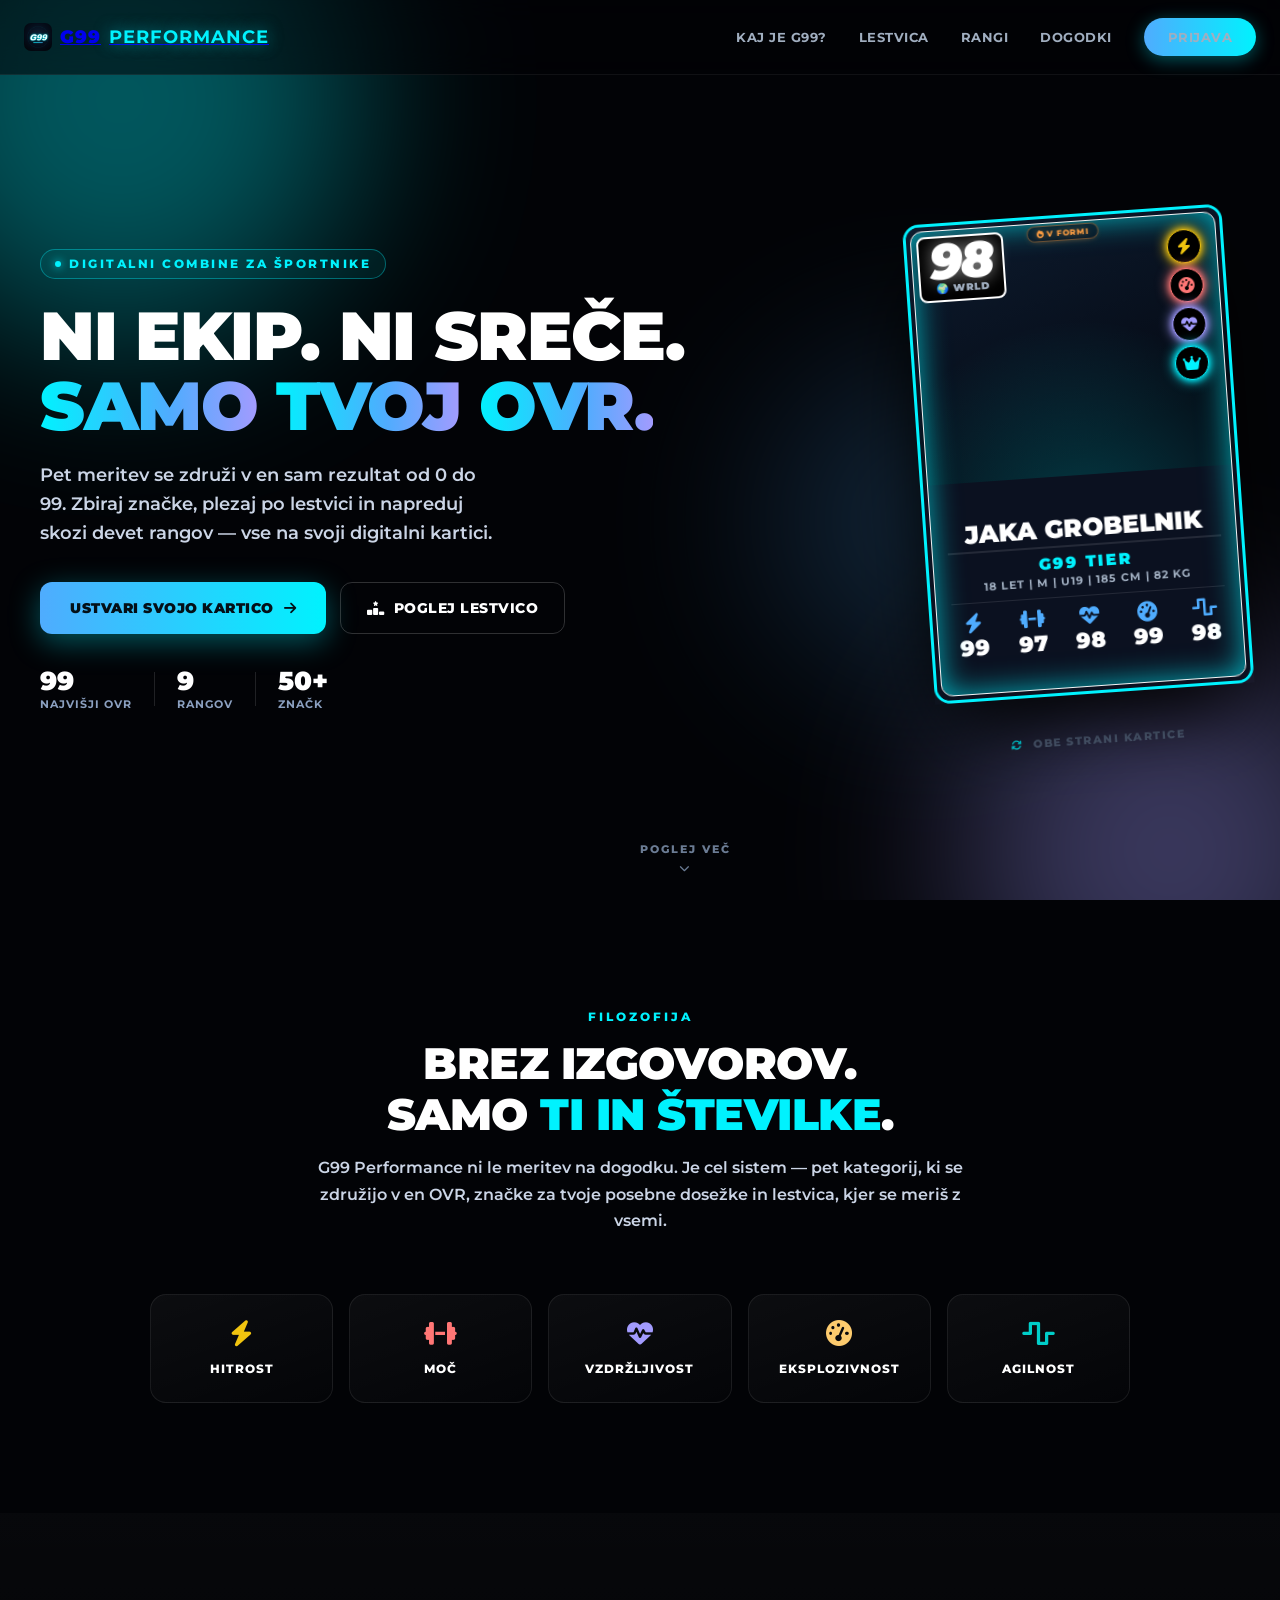
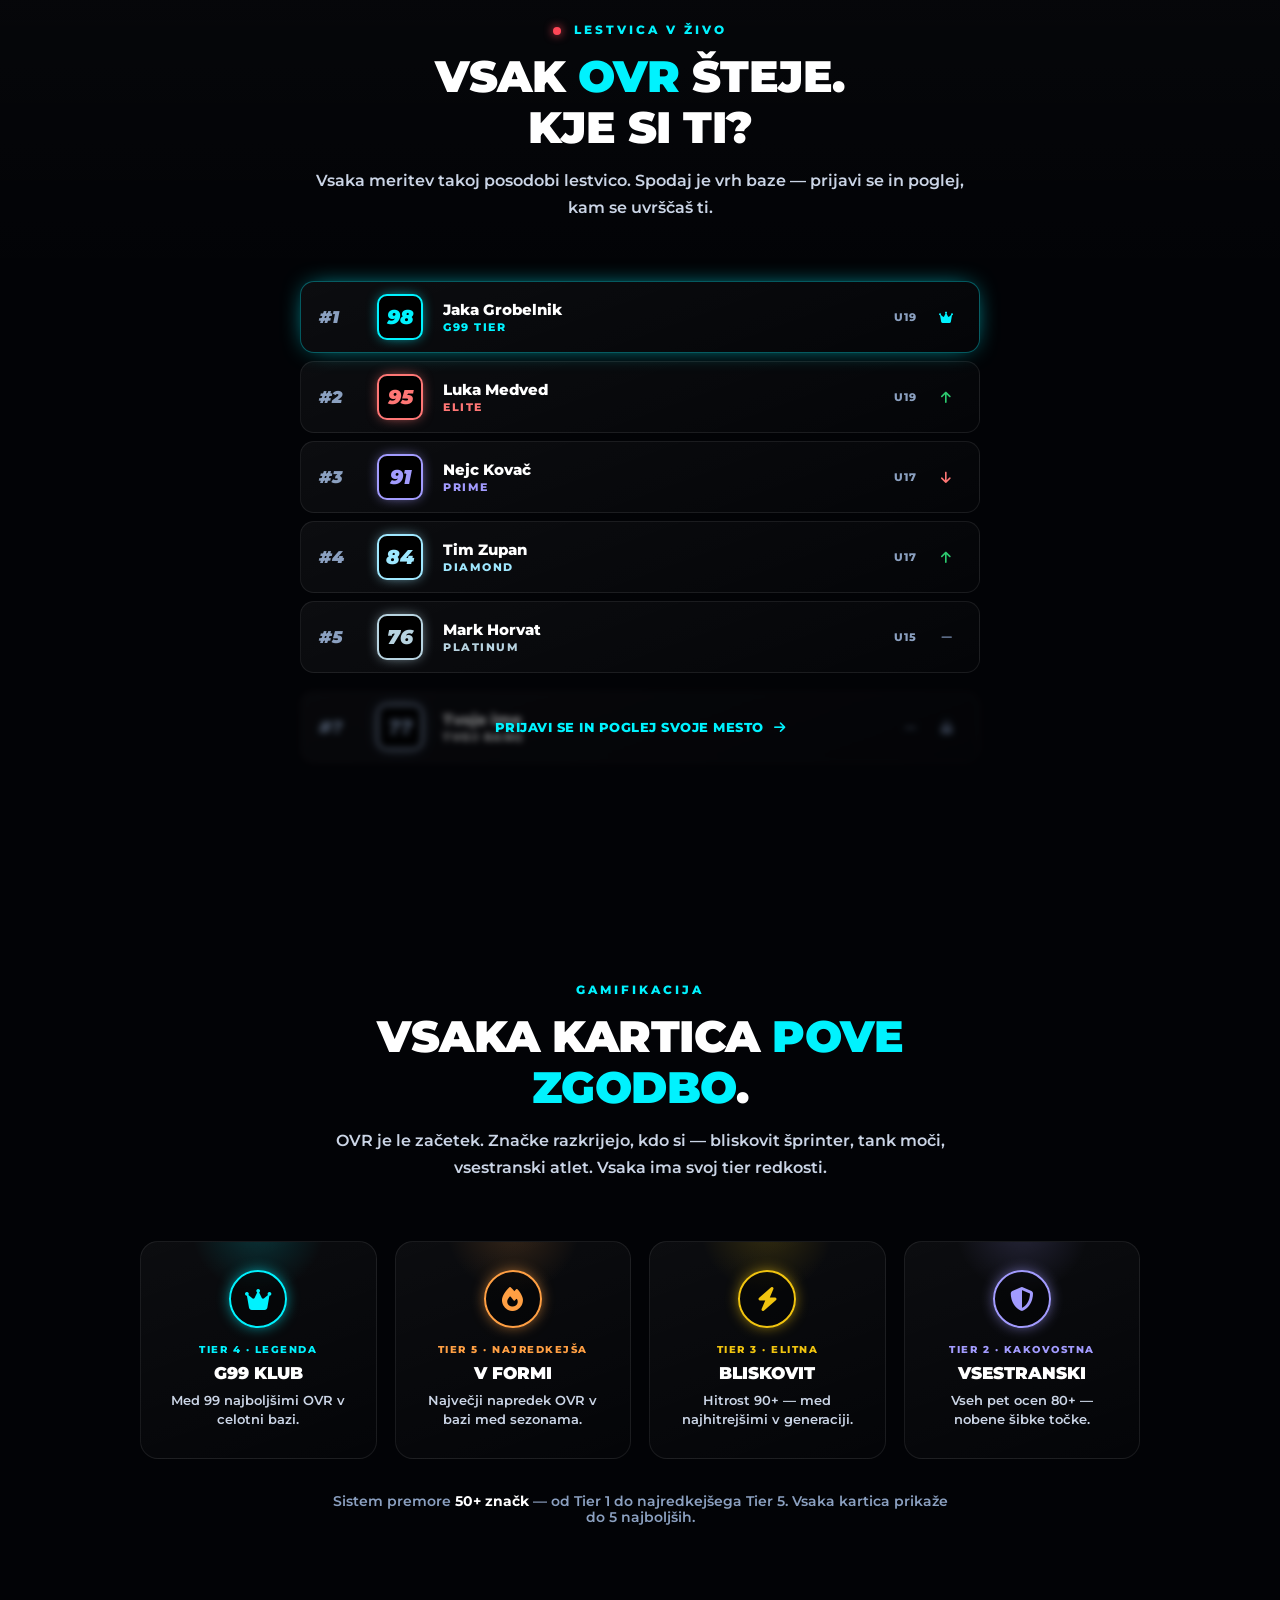
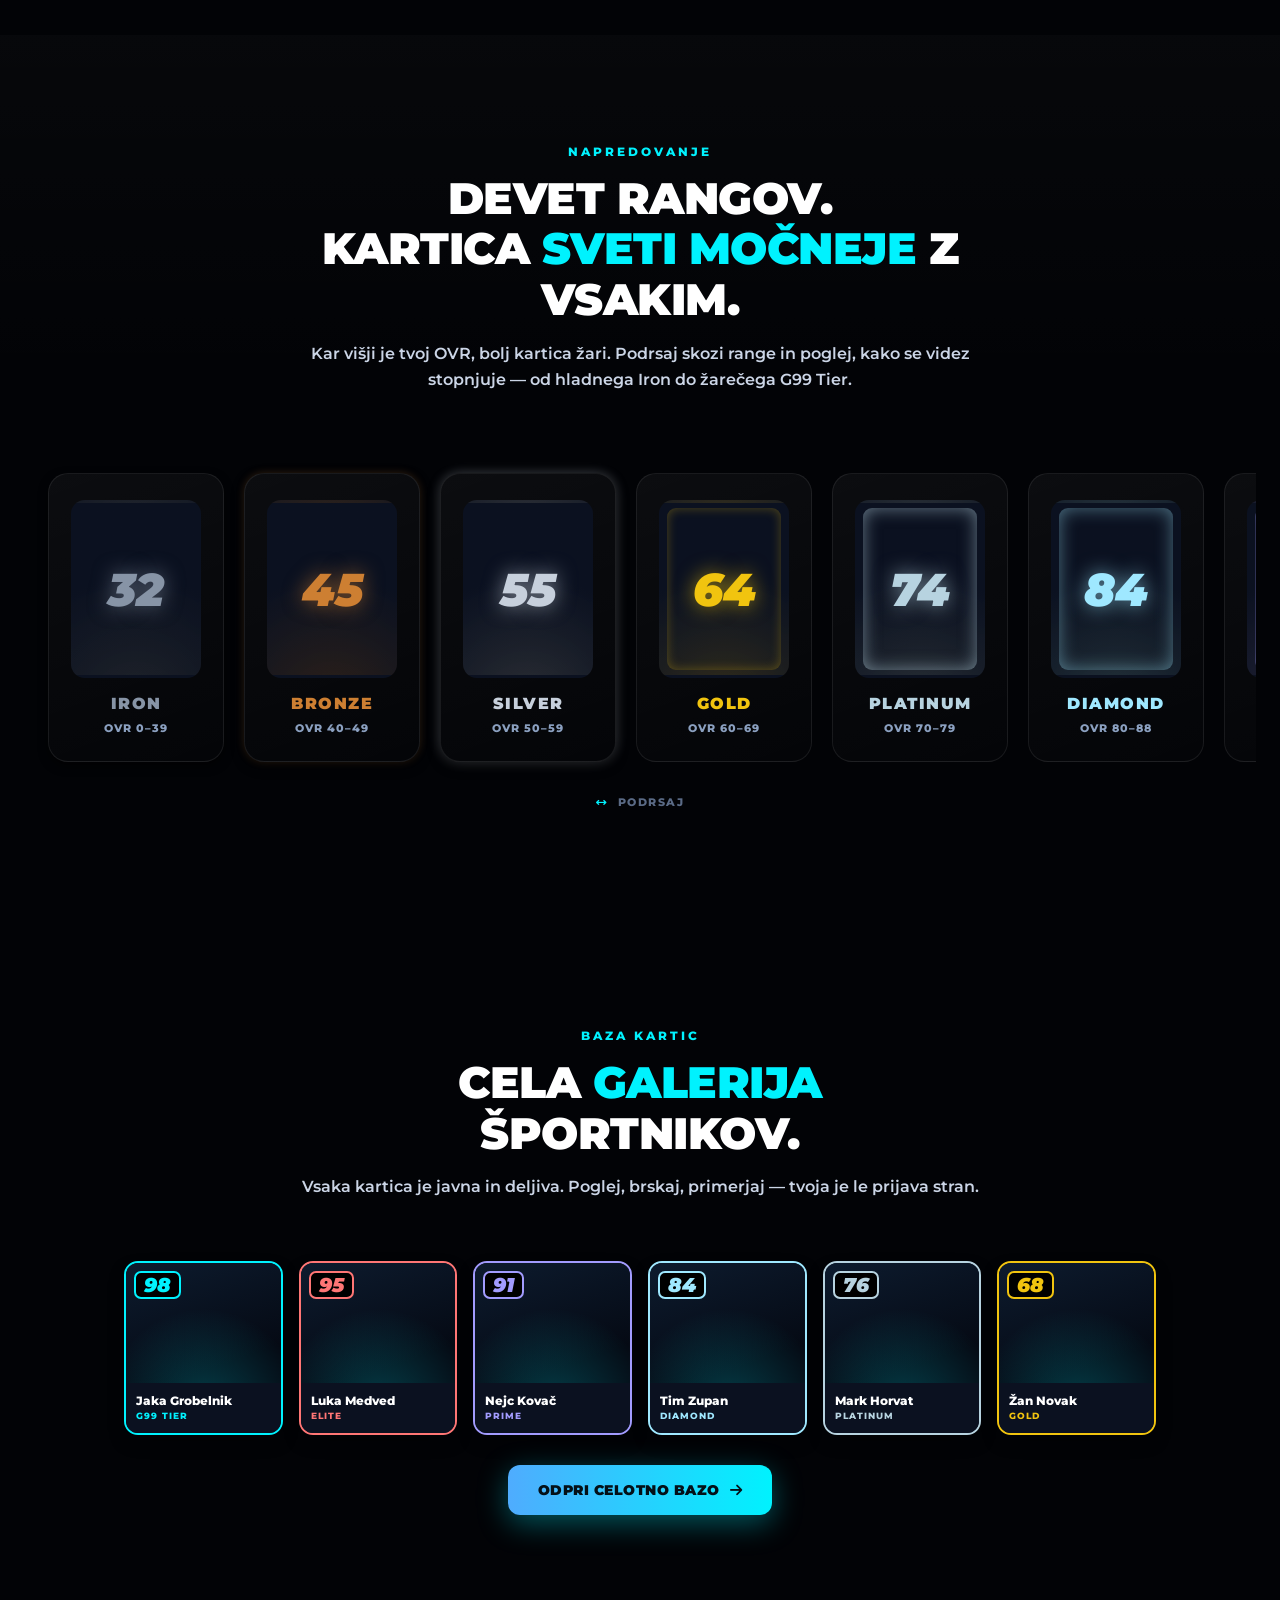
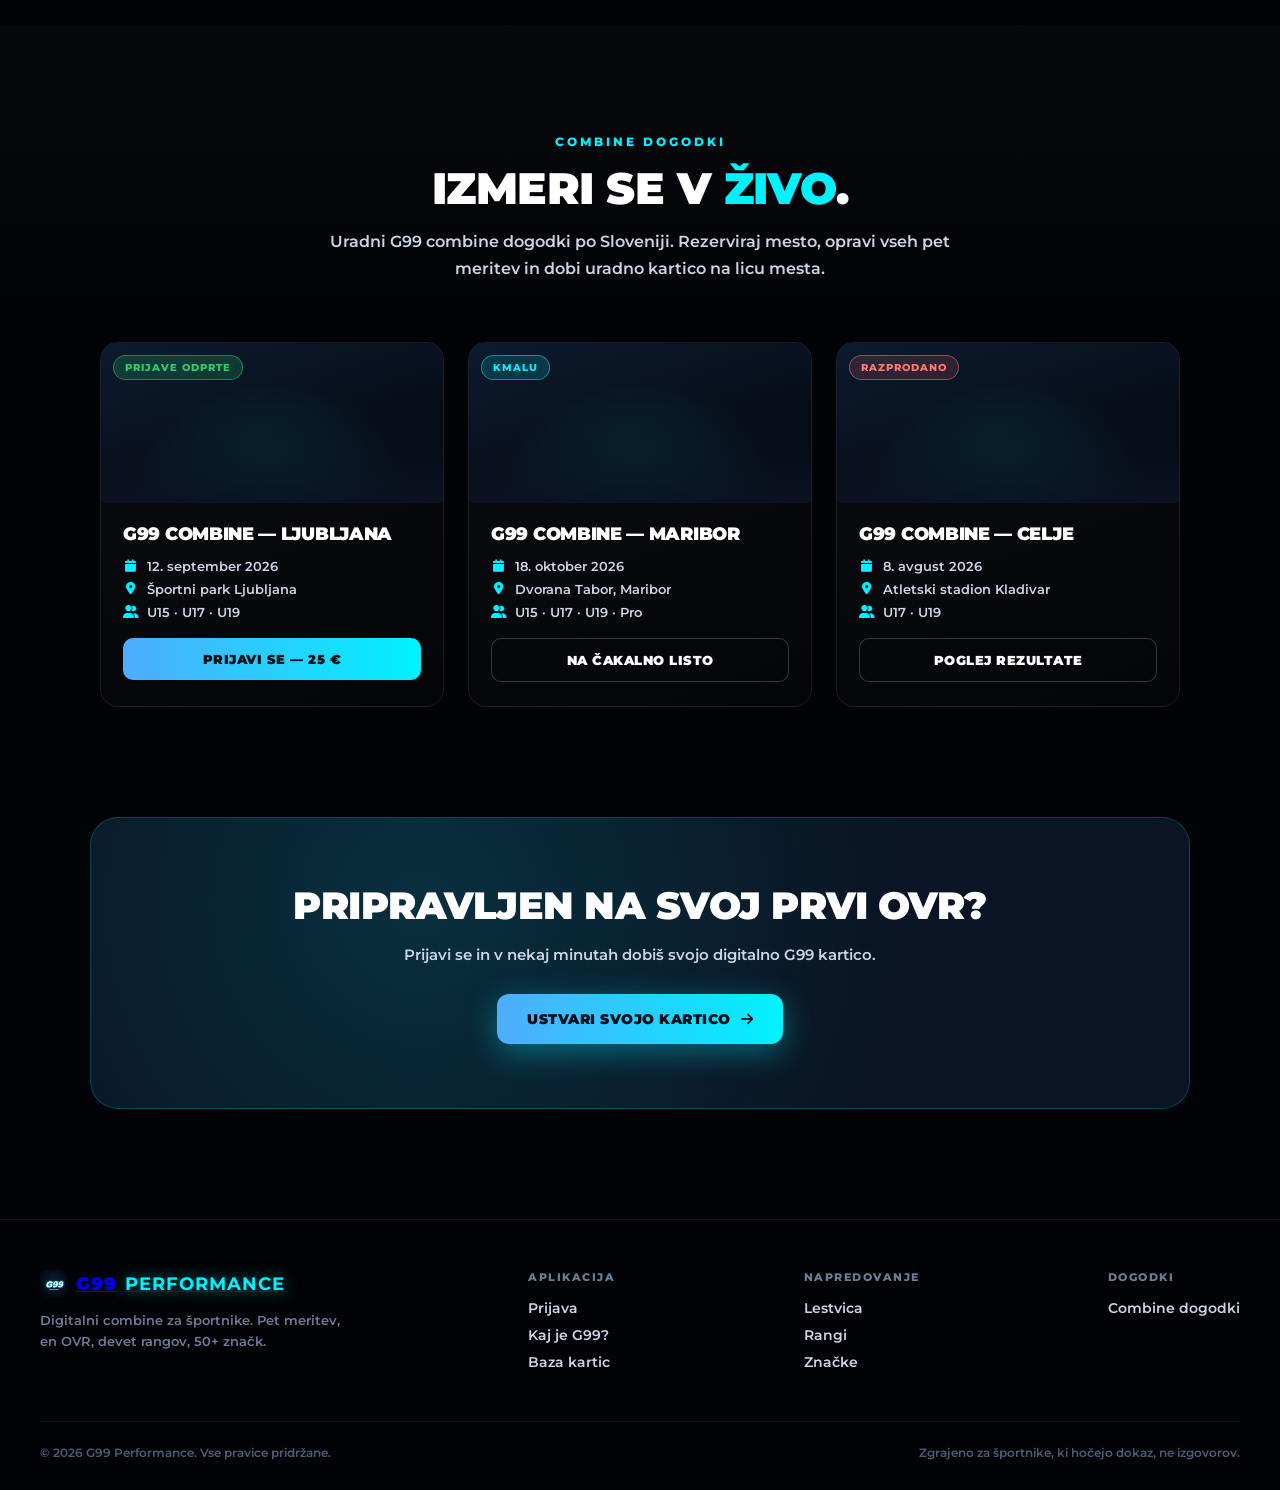
==== index.html @ b7ba18dd "novi landing page redseign" ====
<!DOCTYPE html>
<html lang="sl">
<head>
<meta charset="UTF-8">
<meta name="viewport" content="width=device-width, initial-scale=1.0">
<title>G99 Performance — Tvoj OVR. Tvoj dokaz.</title>
<meta name="description" content="G99 Performance - digitalni combine za športnike. Pet meritev, en OVR, devet rangov od Iron do G99 Tier. Lestvica, značke, dogodki.">
<link rel="icon" type="image/png" href="favicon-32.png">
<link rel="apple-touch-icon" href="apple-touch-icon.png">
<meta name="theme-color" content="#020306">
<link rel="stylesheet" href="https://cdnjs.cloudflare.com/ajax/libs/font-awesome/6.5.1/css/all.min.css">
<link href="https://fonts.googleapis.com/css2?family=Montserrat:ital,wght@0,600;0,700;0,800;0,900;1,900&family=Chakra+Petch:ital,wght@0,500;0,600;0,700;1,700&display=swap" rel="stylesheet">
<!-- app.css je NAMENOMA povezan tudi tukaj - kartica, značke in barve rangov morajo biti
     100% enake kot v pravi aplikaciji (en vir resnice, glej CLAUDE.md pravilo #2). -->
<link rel="stylesheet" href="app.css">
<link rel="stylesheet" href="landing.css">
</head>
<body class="landing">

<nav class="l-nav" id="lNav">
    <a href="#" class="l-logo"><img src="icon-192.png" alt="G99"> G99 <b>PERFORMANCE</b></a>
    <div class="l-nav-links" id="lNavLinks">
        <a href="#kaj-je-g99">Kaj je G99?</a>
        <a href="#lestvica">Lestvica</a>
        <a href="#rangi">Rangi</a>
        <a href="#dogodki">Dogodki</a>
        <a href="app.html" class="l-btn-prijava">Prijava</a>
    </div>
    <button class="l-nav-toggle" id="lNavToggle" aria-label="Meni"><i class="fa-solid fa-bars"></i></button>
</nav>

<!-- ============ HERO ============ -->
<section class="l-hero">
    <div class="l-hero-glow">
        <div class="l-blob l-blob-1"></div>
        <div class="l-blob l-blob-2"></div>
        <div class="l-blob l-blob-3"></div>
    </div>

    <div class="l-hero-inner">
        <div class="l-hero-text">
            <div class="l-eyebrow"><span class="dot"></span> Digitalni combine za športnike</div>
            <h1 class="l-title" id="lHeroTitle">
                <span class="word">Ni</span><span class="word">ekip.</span><span class="word">Ni</span><span class="word">sreče.</span><br>
                <span class="word accent">Samo</span><span class="word accent">tvoj</span><span class="word accent">OVR.</span>
            </h1>
            <p class="l-subtitle">Pet meritev se združi v en sam rezultat od 0 do 99. Zbiraj značke, plezaj po lestvici in napreduj skozi devet rangov — vse na svoji digitalni kartici.</p>
            <div class="l-hero-ctas">
                <a href="app.html" class="l-btn-primary">Ustvari svojo kartico <i class="fa-solid fa-arrow-right"></i></a>
                <a href="#lestvica" class="l-btn-secondary"><i class="fa-solid fa-ranking-star"></i> Poglej lestvico</a>
            </div>
            <div class="l-hero-metrike">
                <div class="l-metrika"><b>99</b><span>najvišji OVR</span></div>
                <div class="l-metrika-crta"></div>
                <div class="l-metrika"><b>9</b><span>rangov</span></div>
                <div class="l-metrika-crta"></div>
                <div class="l-metrika"><b>50+</b><span>značk</span></div>
            </div>
        </div>

        <!-- Kartica se samodejno obrača (front <-> back), da razkaže obe strani.
             Struktura je enaka kot v pravi aplikaciji (poglej-flip / poglej-front /
             poglej-back), zato je videz 100% identičen. -->
        <div class="l-hero-card">
            <div class="tilt-ovoj efekt-ovoj l-hero-card-float" id="lHeroCardOvoj">
                <div class="tilt-tarca">
                    <div class="poglej-flip" id="lHeroFlip">
                        <!-- SPREDNJA STRAN -->
                        <div class="poglej-face poglej-front">
                            <div class="fifa-kartica rank-g99 ima-foil foil-t4" style="margin:0;">
                                <div class="notranji-rob"></div>
                                <div class="foil-plast"></div>
                                <div class="g99-pulsing-glow" style="display:block;"></div>
                                <div class="slika-atleta-bg l-foto l-foto-hero"></div>

                                <div class="cast-okvircek cast-glasen" style="--cast-barva:#ff9f43;"><span><i class="fa-solid fa-fire"></i> V FORMI</span></div>

                                <div class="kartica-ovr-wrapper">
                                    <div class="kartica-ovr-label">
                                        <div class="ovr-stevilka">98</div>
                                        <div class="kartica-mode-text">🌍 WRLD</div>
                                    </div>
                                </div>

                                <div class="znacke-kontejner">
                                    <div class="znacka-wrap" style="color:#f1c40f; filter: drop-shadow(0 0 6px #f1c40f);"><div class="znacka-krog" style="border-color:#f1c40f; box-shadow: 0 0 6px #f1c40f;"><i class="fa-solid fa-bolt"></i></div></div>
                                    <div class="znacka-wrap" style="color:#ff7675; filter: drop-shadow(0 0 6px #ff7675);"><div class="znacka-krog" style="border-color:#ff7675; box-shadow: 0 0 6px #ff7675;"><i class="fa-solid fa-gauge-high"></i></div></div>
                                    <div class="znacka-wrap" style="color:#a29bfe; filter: drop-shadow(0 0 6px #a29bfe);"><div class="znacka-krog" style="border-color:#a29bfe; box-shadow: 0 0 6px #a29bfe;"><i class="fa-solid fa-heart-pulse"></i></div></div>
                                    <div class="znacka-wrap" style="color:#00f2fe; filter: drop-shadow(0 0 6px #00f2fe);"><div class="znacka-krog" style="border-color:#00f2fe; box-shadow: 0 0 6px #00f2fe;"><i class="fa-solid fa-crown"></i></div></div>
                                </div>

                                <div class="kartica-bottom">
                                    <div class="kartica-bottom-ime">JAKA GROBELNIK</div>
                                    <div class="kartica-bottom-rank" style="color:#00f2fe;">G99 TIER</div>
                                    <div class="kartica-bottom-detajli">18 LET | M | U19 | 185 CM | 82 KG</div>
                                    <div class="stat-panel-ikone">
                                        <div class="ikona-box"><i class="fa-solid fa-bolt ikona-img"></i><div class="ikona-val">99</div></div>
                                        <div class="ikona-box"><i class="fa-solid fa-dumbbell ikona-img"></i><div class="ikona-val">97</div></div>
                                        <div class="ikona-box"><i class="fa-solid fa-heart-pulse ikona-img"></i><div class="ikona-val">98</div></div>
                                        <div class="ikona-box"><i class="fa-solid fa-gauge-high ikona-img"></i><div class="ikona-val">99</div></div>
                                        <div class="ikona-box"><i class="fa-solid fa-wave-square ikona-img"></i><div class="ikona-val">98</div></div>
                                    </div>
                                </div>
                            </div>
                        </div>

                        <!-- HRBTNA STRAN (enak videz kot v app-u: monogram, znamka, identifikacija) -->
                        <div class="poglej-face poglej-back rank-g99" style="--rang-barva:#00f2fe;">
                            <div class="notranji-rob"></div>
                            <div class="kb-vzorec"></div>
                            <div class="kb-monogram-ovoj"><div class="kb-monogram">G99</div></div>
                            <div class="kb-navpicni">Performance</div>
                            <div class="foil-plast foil-plast-back"></div>
                            <div class="kb-glava">
                                <div class="kb-rang" style="color:#00f2fe;">G99 TIER</div>
                                <div class="kb-ovr" style="color:#00f2fe;">98</div>
                            </div>
                            <div class="kb-noga">
                                <div class="kb-znamka">G99 <span>PERFORMANCE</span></div>
                                <div class="kb-datum">14032026</div>
                            </div>
                        </div>
                    </div>
                </div>
            </div>
            <div class="l-hero-card-hint"><i class="fa-solid fa-rotate"></i> obe strani kartice</div>
        </div>
    </div>

    <div class="l-scroll-hint">Poglej več <i class="fa-solid fa-chevron-down"></i></div>
</section>

<!-- ============ KAJ JE G99 ============ -->
<section class="l-section" id="kaj-je-g99">
    <div class="l-wrap">
        <div class="l-section-head l-reveal">
            <div class="l-kicker">Filozofija</div>
            <h2 class="l-h2">Brez izgovorov.<br>Samo <span class="accent">ti in številke</span>.</h2>
            <p class="l-section-sub">G99 Performance ni le meritev na dogodku. Je cel sistem — pet kategorij, ki se združijo v en OVR, značke za tvoje posebne dosežke in lestvica, kjer se meriš z vsemi.</p>
        </div>

        <div class="l-kategorije l-reveal">
            <div class="l-kat"><i class="fa-solid fa-bolt" style="color:#f1c40f;"></i><span>Hitrost</span></div>
            <div class="l-kat"><i class="fa-solid fa-dumbbell" style="color:#ff7675;"></i><span>Moč</span></div>
            <div class="l-kat"><i class="fa-solid fa-heart-pulse" style="color:#a29bfe;"></i><span>Vzdržljivost</span></div>
            <div class="l-kat"><i class="fa-solid fa-gauge-high" style="color:#fdcb6e;"></i><span>Eksplozivnost</span></div>
            <div class="l-kat"><i class="fa-solid fa-wave-square" style="color:#00cec9;"></i><span>Agilnost</span></div>
        </div>
    </div>
</section>

<!-- ============ LIVE LESTVICA ============ -->
<section class="l-section l-section-alt" id="lestvica">
    <div class="l-wrap">
        <div class="l-section-head l-reveal">
            <div class="l-kicker"><span class="l-live-dot"></span> Lestvica v živo</div>
            <h2 class="l-h2">Vsak <span class="accent">OVR</span> šteje.<br>Kje si ti?</h2>
            <p class="l-section-sub">Vsaka meritev takoj posodobi lestvico. Spodaj je vrh baze — prijavi se in poglej, kam se uvrščaš ti.</p>
        </div>

        <div class="l-lestvica l-reveal">
            <div class="l-lestvica-row l-lestvica-top">
                <div class="l-mesto">#1</div>
                <div class="l-ovr-chip" style="--rb:var(--rang-g99);">98</div>
                <div class="l-lestvica-ime">
                    <span class="ime">Jaka Grobelnik</span>
                    <span class="rank" style="color:var(--rang-g99);">G99 Tier</span>
                </div>
                <div class="l-lestvica-gen">U19</div>
                <div class="l-lestvica-trend up"><i class="fa-solid fa-crown"></i></div>
            </div>
            <div class="l-lestvica-row">
                <div class="l-mesto">#2</div>
                <div class="l-ovr-chip" style="--rb:var(--rang-elite);">95</div>
                <div class="l-lestvica-ime">
                    <span class="ime">Luka Medved</span>
                    <span class="rank" style="color:var(--rang-elite);">Elite</span>
                </div>
                <div class="l-lestvica-gen">U19</div>
                <div class="l-lestvica-trend up"><i class="fa-solid fa-arrow-up"></i></div>
            </div>
            <div class="l-lestvica-row">
                <div class="l-mesto">#3</div>
                <div class="l-ovr-chip" style="--rb:var(--rang-prime);">91</div>
                <div class="l-lestvica-ime">
                    <span class="ime">Nejc Kovač</span>
                    <span class="rank" style="color:var(--rang-prime);">Prime</span>
                </div>
                <div class="l-lestvica-gen">U17</div>
                <div class="l-lestvica-trend down"><i class="fa-solid fa-arrow-down"></i></div>
            </div>
            <div class="l-lestvica-row">
                <div class="l-mesto">#4</div>
                <div class="l-ovr-chip" style="--rb:var(--rang-diamond);">84</div>
                <div class="l-lestvica-ime">
                    <span class="ime">Tim Zupan</span>
                    <span class="rank" style="color:var(--rang-diamond);">Diamond</span>
                </div>
                <div class="l-lestvica-gen">U17</div>
                <div class="l-lestvica-trend up"><i class="fa-solid fa-arrow-up"></i></div>
            </div>
            <div class="l-lestvica-row">
                <div class="l-mesto">#5</div>
                <div class="l-ovr-chip" style="--rb:var(--rang-platinum);">76</div>
                <div class="l-lestvica-ime">
                    <span class="ime">Mark Horvat</span>
                    <span class="rank" style="color:var(--rang-platinum);">Platinum</span>
                </div>
                <div class="l-lestvica-gen">U15</div>
                <div class="l-lestvica-trend flat"><i class="fa-solid fa-minus"></i></div>
            </div>

            <div class="l-lestvica-blur">
                <div class="l-lestvica-row l-lestvica-tvoj">
                    <div class="l-mesto">#?</div>
                    <div class="l-ovr-chip" style="--rb:var(--g99-tekst-medlo);">??</div>
                    <div class="l-lestvica-ime">
                        <span class="ime">Tvoje ime</span>
                        <span class="rank">Tvoj rang</span>
                    </div>
                    <div class="l-lestvica-gen">—</div>
                    <div class="l-lestvica-trend flat"><i class="fa-solid fa-lock"></i></div>
                </div>
                <a href="app.html" class="l-lestvica-cta">Prijavi se in poglej svoje mesto <i class="fa-solid fa-arrow-right"></i></a>
            </div>
        </div>
    </div>
</section>

<!-- ============ GAMIFIKACIJA (značke + tierji) ============ -->
<section class="l-section" id="gamifikacija">
    <div class="l-wrap">
        <div class="l-section-head l-reveal">
            <div class="l-kicker">Gamifikacija</div>
            <h2 class="l-h2">Vsaka kartica <span class="accent">pove zgodbo</span>.</h2>
            <p class="l-section-sub">OVR je le začetek. Značke razkrijejo, kdo si — bliskovit šprinter, tank moči, vsestranski atlet. Vsaka ima svoj tier redkosti.</p>
        </div>

        <div class="l-znacke-grid l-reveal">
            <div class="l-znacka-kartica" style="--zb:#00f2fe;">
                <div class="l-znacka-ikona"><i class="fa-solid fa-crown"></i></div>
                <div class="l-znacka-tier">Tier 4 · Legenda</div>
                <div class="l-znacka-ime">G99 Klub</div>
                <div class="l-znacka-opis">Med 99 najboljšimi OVR v celotni bazi.</div>
            </div>
            <div class="l-znacka-kartica" style="--zb:#ff9f43;">
                <div class="l-znacka-ikona"><i class="fa-solid fa-fire"></i></div>
                <div class="l-znacka-tier">Tier 5 · Najredkejša</div>
                <div class="l-znacka-ime">V Formi</div>
                <div class="l-znacka-opis">Največji napredek OVR v bazi med sezonama.</div>
            </div>
            <div class="l-znacka-kartica" style="--zb:#f1c40f;">
                <div class="l-znacka-ikona"><i class="fa-solid fa-bolt"></i></div>
                <div class="l-znacka-tier">Tier 3 · Elitna</div>
                <div class="l-znacka-ime">Bliskovit</div>
                <div class="l-znacka-opis">Hitrost 90+ — med najhitrejšimi v generaciji.</div>
            </div>
            <div class="l-znacka-kartica" style="--zb:#a29bfe;">
                <div class="l-znacka-ikona"><i class="fa-solid fa-shield-halved"></i></div>
                <div class="l-znacka-tier">Tier 2 · Kakovostna</div>
                <div class="l-znacka-ime">Vsestranski</div>
                <div class="l-znacka-opis">Vseh pet ocen 80+ — nobene šibke točke.</div>
            </div>
        </div>

        <div class="l-znacke-opomba l-reveal">Sistem premore <b>50+ značk</b> — od Tier 1 do najredkejšega Tier 5. Vsaka kartica prikaže do 5 najboljših.</div>
    </div>
</section>

<!-- ============ RANGI (scroll skozi range) ============ -->
<section class="l-section l-section-alt" id="rangi">
    <div class="l-wrap">
        <div class="l-section-head l-reveal">
            <div class="l-kicker">Napredovanje</div>
            <h2 class="l-h2">Devet rangov.<br>Kartica <span class="accent">sveti močneje</span> z vsakim.</h2>
            <p class="l-section-sub">Kar višji je tvoj OVR, bolj kartica žari. Podrsaj skozi range in poglej, kako se videz stopnjuje — od hladnega Iron do žarečega G99 Tier.</p>
        </div>
    </div>

    <div class="l-rang-scroll-ovoj l-reveal">
        <div class="l-rang-scroll" id="lRangScroll">
            <div class="l-rang-tile rank-iron" style="--rb:var(--rang-iron);">
                <div class="l-rang-mini"><div class="notranji-rob"></div><div class="l-rang-mini-ovr">32</div></div>
                <div class="l-rang-tile-ime" style="color:var(--rang-iron);">Iron</div>
                <div class="l-rang-tile-obseg">OVR 0–39</div>
            </div>
            <div class="l-rang-tile rank-bronze" style="--rb:var(--rang-bronze);">
                <div class="l-rang-mini"><div class="notranji-rob"></div><div class="l-rang-mini-ovr">45</div></div>
                <div class="l-rang-tile-ime" style="color:var(--rang-bronze);">Bronze</div>
                <div class="l-rang-tile-obseg">OVR 40–49</div>
            </div>
            <div class="l-rang-tile rank-silver" style="--rb:var(--rang-silver);">
                <div class="l-rang-mini"><div class="notranji-rob"></div><div class="l-rang-mini-ovr">55</div></div>
                <div class="l-rang-tile-ime" style="color:var(--rang-silver);">Silver</div>
                <div class="l-rang-tile-obseg">OVR 50–59</div>
            </div>
            <div class="l-rang-tile rank-gold" style="--rb:var(--rang-gold);">
                <div class="l-rang-mini"><div class="notranji-rob"></div><div class="l-rang-mini-ovr">64</div></div>
                <div class="l-rang-tile-ime" style="color:var(--rang-gold);">Gold</div>
                <div class="l-rang-tile-obseg">OVR 60–69</div>
            </div>
            <div class="l-rang-tile rank-platinum" style="--rb:var(--rang-platinum);">
                <div class="l-rang-mini"><div class="notranji-rob"></div><div class="l-rang-mini-ovr">74</div></div>
                <div class="l-rang-tile-ime" style="color:var(--rang-platinum);">Platinum</div>
                <div class="l-rang-tile-obseg">OVR 70–79</div>
            </div>
            <div class="l-rang-tile rank-diamond" style="--rb:var(--rang-diamond);">
                <div class="l-rang-mini"><div class="notranji-rob"></div><div class="l-rang-mini-ovr">84</div></div>
                <div class="l-rang-tile-ime" style="color:var(--rang-diamond);">Diamond</div>
                <div class="l-rang-tile-obseg">OVR 80–88</div>
            </div>
            <div class="l-rang-tile rank-prime" style="--rb:var(--rang-prime);">
                <div class="l-rang-mini"><div class="notranji-rob"></div><div class="l-rang-mini-ovr">91</div></div>
                <div class="l-rang-tile-ime" style="color:var(--rang-prime);">Prime</div>
                <div class="l-rang-tile-obseg">OVR 89–93</div>
            </div>
            <div class="l-rang-tile rank-elite" style="--rb:var(--rang-elite);">
                <div class="l-rang-mini"><div class="notranji-rob"></div><div class="l-rang-mini-ovr">95</div></div>
                <div class="l-rang-tile-ime" style="color:var(--rang-elite);">Elite</div>
                <div class="l-rang-tile-obseg">OVR 94–97</div>
            </div>
            <div class="l-rang-tile rank-g99" style="--rb:var(--rang-g99);">
                <div class="l-rang-mini"><div class="notranji-rob"></div><div class="g99-pulsing-glow" style="display:block;"></div><div class="l-rang-mini-ovr">99</div></div>
                <div class="l-rang-tile-ime" style="color:var(--rang-g99);">G99 Tier</div>
                <div class="l-rang-tile-obseg">OVR 98–99</div>
            </div>
        </div>
        <div class="l-rang-scroll-hint"><i class="fa-solid fa-arrows-left-right"></i> podrsaj</div>
    </div>
</section>

<!-- ============ SNEAK PEEK BAZE ============ -->
<section class="l-section" id="baza">
    <div class="l-wrap">
        <div class="l-section-head l-reveal">
            <div class="l-kicker">Baza kartic</div>
            <h2 class="l-h2">Cela <span class="accent">galerija</span> športnikov.</h2>
            <p class="l-section-sub">Vsaka kartica je javna in deljiva. Poglej, brskaj, primerjaj — tvoja je le prijava stran.</p>
        </div>
    </div>

    <div class="l-baza-ovoj l-reveal">
        <div class="l-baza-grid">
            <div class="l-mini-kartica rank-g99" style="--rb:var(--rang-g99);">
                <div class="l-mini-foto l-foto-1"></div>
                <div class="l-mini-ovr" style="color:var(--rang-g99);">98</div>
                <div class="l-mini-info"><span class="l-mini-ime">Jaka Grobelnik</span><span class="l-mini-rank" style="color:var(--rang-g99);">G99 Tier</span></div>
            </div>
            <div class="l-mini-kartica rank-elite" style="--rb:var(--rang-elite);">
                <div class="l-mini-foto l-foto-2"></div>
                <div class="l-mini-ovr" style="color:var(--rang-elite);">95</div>
                <div class="l-mini-info"><span class="l-mini-ime">Luka Medved</span><span class="l-mini-rank" style="color:var(--rang-elite);">Elite</span></div>
            </div>
            <div class="l-mini-kartica rank-prime" style="--rb:var(--rang-prime);">
                <div class="l-mini-foto l-foto-3"></div>
                <div class="l-mini-ovr" style="color:var(--rang-prime);">91</div>
                <div class="l-mini-info"><span class="l-mini-ime">Nejc Kovač</span><span class="l-mini-rank" style="color:var(--rang-prime);">Prime</span></div>
            </div>
            <div class="l-mini-kartica rank-diamond" style="--rb:var(--rang-diamond);">
                <div class="l-mini-foto l-foto-4"></div>
                <div class="l-mini-ovr" style="color:var(--rang-diamond);">84</div>
                <div class="l-mini-info"><span class="l-mini-ime">Tim Zupan</span><span class="l-mini-rank" style="color:var(--rang-diamond);">Diamond</span></div>
            </div>
            <div class="l-mini-kartica rank-platinum" style="--rb:var(--rang-platinum);">
                <div class="l-mini-foto l-foto-5"></div>
                <div class="l-mini-ovr" style="color:var(--rang-platinum);">76</div>
                <div class="l-mini-info"><span class="l-mini-ime">Mark Horvat</span><span class="l-mini-rank" style="color:var(--rang-platinum);">Platinum</span></div>
            </div>
            <div class="l-mini-kartica rank-gold" style="--rb:var(--rang-gold);">
                <div class="l-mini-foto l-foto-6"></div>
                <div class="l-mini-ovr" style="color:var(--rang-gold);">68</div>
                <div class="l-mini-info"><span class="l-mini-ime">Žan Novak</span><span class="l-mini-rank" style="color:var(--rang-gold);">Gold</span></div>
            </div>
        </div>
        <div class="l-baza-fade">
            <a href="app.html" class="l-btn-primary">Odpri celotno bazo <i class="fa-solid fa-arrow-right"></i></a>
        </div>
    </div>
</section>

<!-- ============ DOGODKI ============ -->
<section class="l-section l-section-alt" id="dogodki">
    <div class="l-wrap">
        <div class="l-section-head l-reveal">
            <div class="l-kicker">Combine dogodki</div>
            <h2 class="l-h2">Izmeri se v <span class="accent">živo</span>.</h2>
            <p class="l-section-sub">Uradni G99 combine dogodki po Sloveniji. Rezerviraj mesto, opravi vseh pet meritev in dobi uradno kartico na licu mesta.</p>
        </div>

        <div class="l-dogodki-grid l-reveal">
            <div class="l-dogodek">
                <div class="l-dogodek-slika l-dog-foto-1">
                    <span class="l-dogodek-status odprto">Prijave odprte</span>
                </div>
                <div class="l-dogodek-telo">
                    <div class="l-dogodek-ime">G99 Combine — Ljubljana</div>
                    <div class="l-dogodek-meta"><i class="fa-solid fa-calendar"></i> 12. september 2026</div>
                    <div class="l-dogodek-meta"><i class="fa-solid fa-location-dot"></i> Športni park Ljubljana</div>
                    <div class="l-dogodek-meta"><i class="fa-solid fa-user-group"></i> U15 · U17 · U19</div>
                    <a href="app.html" class="l-dogodek-gumb">Prijavi se — 25 €</a>
                </div>
            </div>
            <div class="l-dogodek">
                <div class="l-dogodek-slika l-dog-foto-2">
                    <span class="l-dogodek-status kmalu">Kmalu</span>
                </div>
                <div class="l-dogodek-telo">
                    <div class="l-dogodek-ime">G99 Combine — Maribor</div>
                    <div class="l-dogodek-meta"><i class="fa-solid fa-calendar"></i> 18. oktober 2026</div>
                    <div class="l-dogodek-meta"><i class="fa-solid fa-location-dot"></i> Dvorana Tabor, Maribor</div>
                    <div class="l-dogodek-meta"><i class="fa-solid fa-user-group"></i> U15 · U17 · U19 · Pro</div>
                    <a href="app.html" class="l-dogodek-gumb sekundarni">Na čakalno listo</a>
                </div>
            </div>
            <div class="l-dogodek">
                <div class="l-dogodek-slika l-dog-foto-3">
                    <span class="l-dogodek-status razprodano">Razprodano</span>
                </div>
                <div class="l-dogodek-telo">
                    <div class="l-dogodek-ime">G99 Combine — Celje</div>
                    <div class="l-dogodek-meta"><i class="fa-solid fa-calendar"></i> 8. avgust 2026</div>
                    <div class="l-dogodek-meta"><i class="fa-solid fa-location-dot"></i> Atletski stadion Kladivar</div>
                    <div class="l-dogodek-meta"><i class="fa-solid fa-user-group"></i> U17 · U19</div>
                    <a href="app.html" class="l-dogodek-gumb sekundarni">Poglej rezultate</a>
                </div>
            </div>
        </div>
    </div>
</section>

<!-- ============ CTA ============ -->
<div class="l-cta-band l-reveal">
    <h2>Pripravljen na svoj prvi OVR?</h2>
    <p>Prijavi se in v nekaj minutah dobiš svojo digitalno G99 kartico.</p>
    <a href="app.html" class="l-btn-primary">Ustvari svojo kartico <i class="fa-solid fa-arrow-right"></i></a>
</div>

<!-- ============ FOOTER ============ -->
<footer class="l-footer">
    <div class="l-footer-grid">
        <div class="l-footer-brand">
            <a href="#" class="l-logo"><img src="icon-192.png" alt="G99"> G99 <b>PERFORMANCE</b></a>
            <p>Digitalni combine za športnike. Pet meritev, en OVR, devet rangov, 50+ značk.</p>
        </div>
        <div class="l-footer-col">
            <h4>Aplikacija</h4>
            <a href="app.html">Prijava</a>
            <a href="#kaj-je-g99">Kaj je G99?</a>
            <a href="#baza">Baza kartic</a>
        </div>
        <div class="l-footer-col">
            <h4>Napredovanje</h4>
            <a href="#lestvica">Lestvica</a>
            <a href="#rangi">Rangi</a>
            <a href="#gamifikacija">Značke</a>
        </div>
        <div class="l-footer-col">
            <h4>Dogodki</h4>
            <a href="#dogodki">Combine dogodki</a>
        </div>
    </div>
    <div class="l-footer-bottom">
        <span>© 2026 G99 Performance. Vse pravice pridržane.</span>
        <span>Zgrajeno za športnike, ki hočejo dokaz, ne izgovorov.</span>
    </div>
</footer>

<script src="landing.js"></script>
</body>
</html>
---- app.css ----
/* ===== G99 Performance — app.css ===== */
/* BLOK 1: glavni slogi */

/* --- DIZAJN TOKENI (1. korak prenove: barve in fonti) ---
   Vrednosti povzete iz "Premium Neon Redesign" (Claude Design). Rang barve so
   ENA SAMA resnica - ista paleta velja tu in v window.getColorForOvr (app.js),
   zato se JS in CSS ne moreta razidejo. Gender tema (cyan/blue vs pink/purple)
   je NAMENOMA še izpuščena - to je nova funkcija, ne le barvni ton, in jo
   naredimo v ločenem koraku, ko se odloči, kaj natanko naj jo sproži. */
:root {
    --g99-ozadje: #020306;
    --g99-plast-bg: linear-gradient(160deg, rgba(255,255,255,.045), rgba(255,255,255,.012));
    --g99-plast-rob: rgba(255,255,255,.08);
    --g99-tekst-sek: #cbd5e6;
    --g99-tekst-medlo: #8ba0c0;
    --g99-tekst-oznaka: #40506b;

    --rang-iron:     #8794a6;
    --rang-bronze:   #cd7f32;
    --rang-silver:   #c7d0dc;
    --rang-gold:     #f1c40f;
    --rang-diamond:  #9fe8ff;
    --rang-platinum: #b7d3e0;
    --rang-prime:    #a29bfe;
    --rang-elite:    #ff7675;
    --rang-g99:      #00f2fe;
}

* { box-sizing: border-box; font-family: 'Montserrat', sans-serif; -webkit-font-smoothing: antialiased; -moz-osx-font-smoothing: grayscale; }
        body { background-color: var(--g99-ozadje); color: #ffffff; margin: 0; padding: 20px 10px; display: flex; flex-direction: column; justify-content: center; align-items: center; min-height: 100vh; user-select: none; }
        
        .exporting * { animation: none !important; transition: none !important; }
        .exporting .rank-diamond::before, .exporting .rank-prime::before, .exporting .rank-elite::before, .exporting .rank-g99::before { display: none !important; }
        .exporting .fifa-kartica { box-shadow: none !important; transform: none !important;} 
        .exporting .notranji-rob { box-shadow: none !important; border-color: rgba(255,255,255,0.4) !important;}
        .exporting .g99-pulsing-glow { display: none !important; }
        .exporting .znacka-wrap { filter: none !important; }
        .exporting .znacka-krog { box-shadow: none !important; }
        .exporting .stat-diff, .exporting .ovr-diff, .exporting .history-nav { display: none !important; }

        .prijava-kontejner { background: var(--g99-plast-bg); max-width: 400px; width: 100%; padding: 30px; border-radius: 20px; box-shadow: 0 10px 40px rgba(0,0,0,0.8); border: 1px solid var(--g99-plast-rob); text-align: center; }
        .prijava-kontejner h2 { color: #4facfe; margin-bottom: 20px; text-transform: uppercase; font-weight: 900; }
        .prijava-skupina { margin-bottom: 15px; text-align: left; }
        
        #g99-aplikacija { display: none; width: 100%; flex-direction: column; align-items: center; }


        .pogled-preklopnik { display: flex; background: #152238; padding: 5px; border-radius: 30px; margin-bottom: 15px; border: 1px solid #1e3a5f; z-index: 10; flex-wrap: wrap; justify-content: center; gap: 5px; align-items: center; position: relative; }
        .preklop-gumb { padding: 8px 20px; border: none; background: transparent; color: #a0aec0; font-weight: bold; font-size: 13px; cursor: pointer; border-radius: 20px; transition: all 0.3s; text-transform: uppercase; }
        .preklop-gumb.aktivno { background: #4facfe; color: #0b1120; box-shadow: 0 0 10px rgba(79, 172, 254, 0.5); }
        .preklop-gumb i { margin-right: 6px; }
        .nav-vec-gumb { display: none; } /* na PC je vse že v vrstici, gumb "Več" ni potreben */
        .nav-vec-meni { display: contents; } /* na PC brez efekta - gumbi ostanejo naravnost v pill-vrstici */

        /* ===== MOBILNA SPODNJA NAVIGACIJA (tab-bar) =====
           Ista vrstica (isti ID-ji/onclick kot na PC) se pod 768px preseli na dno
           zaslona v "app" stilu: nav-primarno (Vnos/Kartica/Baza/Lestvica) + gumb
           Več, ki odpre nav-vec-meni (Hall of Fame/Izzivi/Sobe/Moj Klub/Nadzor). */
        @media (max-width: 768px) {
            body { padding-bottom: 84px; }
            .pogled-preklopnik {
                position: fixed; left: 0; right: 0; bottom: 0; z-index: 500;
                width: 100%; margin: 0; border-radius: 0; gap: 0;
                justify-content: space-around; align-items: stretch;
                padding: 6px 4px calc(6px + env(safe-area-inset-bottom));
                background: rgba(8,13,26,0.97); backdrop-filter: blur(14px); -webkit-backdrop-filter: blur(14px);
                border: none; border-top: 1px solid rgba(255,255,255,0.08);
                box-shadow: 0 -6px 24px rgba(0,0,0,0.5);
            }
            .pogled-preklopnik .preklop-gumb { display: none; }
            .pogled-preklopnik .nav-primarno, .pogled-preklopnik .nav-vec-gumb {
                display: flex; flex-direction: column; align-items: center; justify-content: center;
                gap: 3px; flex: 1; padding: 6px 2px; border-radius: 12px; font-size: 9px;
                letter-spacing: 0.3px; color: #6b7d99;
            }
            .pogled-preklopnik .nav-primarno i, .pogled-preklopnik .nav-vec-gumb i { margin-right: 0; font-size: 17px; }
            .pogled-preklopnik .nav-primarno.aktivno, .pogled-preklopnik .nav-vec-gumb.aktivno {
                background: transparent; color: #00f2fe; box-shadow: none; text-shadow: 0 0 12px rgba(0,242,254,0.6);
            }
            .pogled-preklopnik .nav-primarno.aktivno i, .pogled-preklopnik .nav-vec-gumb.aktivno i {
                filter: drop-shadow(0 0 6px rgba(0,242,254,0.7));
            }
            .nav-vec-meni {
                display: none; position: absolute; bottom: calc(100% + 8px); right: 8px;
                flex-direction: column; gap: 2px; min-width: 172px; padding: 8px;
                background: rgba(10,16,30,0.98); border: 1px solid rgba(255,255,255,0.08);
                border-radius: 14px; box-shadow: 0 10px 30px rgba(0,0,0,0.6);
            }
            .pogled-preklopnik.meni-odprt .nav-vec-meni { display: flex; }
            .nav-vec-meni .preklop-gumb {
                display: flex; flex-direction: row; align-items: center; justify-content: flex-start;
                gap: 10px; width: 100%; padding: 10px 12px; border-radius: 8px;
                font-size: 12.5px; text-transform: none; color: #cbd5e6;
            }
            .nav-vec-meni .preklop-gumb i { margin-right: 0; font-size: 15px; width: 18px; text-align: center; }
            .nav-vec-meni .preklop-gumb.aktivno { background: rgba(0,242,254,0.12); color: #00f2fe; box-shadow: none; }
        }
        
        .mode-switch-wrapper { display: flex; align-items: center; justify-content: center; gap: 10px; margin-bottom: 25px; background: #111d35; padding: 8px 20px; border-radius: 30px; border: 1px solid #1e3a5f; box-shadow: 0 4px 15px rgba(0,0,0,0.5); }
        .mode-switch-label { font-weight: 900; font-size: 12px; color: #a0aec0; transition: 0.3s; text-transform: uppercase; letter-spacing: 1px; cursor: pointer;}
        .mode-switch-label.active { color: #4facfe; text-shadow: 0 0 10px rgba(79,172,254,0.5); }
        .switch { position: relative; display: inline-block; width: 44px; height: 24px; margin: 0 5px;}
        .switch input { opacity: 0; width: 0; height: 0; }
        .slider { position: absolute; cursor: pointer; top: 0; left: 0; right: 0; bottom: 0; background-color: #334155; transition: .4s; border-radius: 34px; border: 2px solid #1e3a5f; }
        .slider:before { position: absolute; content: ""; height: 16px; width: 16px; left: 2px; bottom: 2px; background-color: #4facfe; transition: .4s; border-radius: 50%; box-shadow: 0 0 5px rgba(79, 172, 254, 0.8); }
        input:checked + .slider { background-color: #334155; }
        input:disabled + .slider { cursor: not-allowed; }
        input:checked + .slider:before { transform: translateX(20px); background-color: #f1c40f; box-shadow: 0 0 5px rgba(241, 196, 15, 0.8);}

        .jezikovni-meni { position: absolute; top: 15px; right: 20px; display: flex; gap: 8px; font-size: 12px; font-weight: bold; z-index: 100; align-items: center; }
        .jezik-gumb { cursor: pointer; padding: 6px 10px; border-radius: 4px; background: rgba(255, 255, 255, 0.1); border: 1px solid rgba(255, 255, 255, 0.1); color: #888; transition: all 0.2s;}
        .jezik-gumb.aktivno { color: #fff; border-color: #4facfe; background: #4facfe; color: #050a18;}

        .gumb-odjava { position: absolute; top: 15px; left: 20px; background: #334155; color: #fff; padding: 6px 15px; font-size: 11px; border-radius: 20px; font-weight: bold; width: auto; border: 1px solid #475569; z-index: 100; cursor: pointer; text-transform: uppercase; transition: background 0.2s;}
        .gumb-odjava:hover { background: #d63031; }

        .glavni-kontejner { background: var(--g99-plast-bg); max-width: 1100px; width: 100%; padding: 30px; border-radius: 20px; box-shadow: 0 10px 40px rgba(0,0,0,0.8); border: 1px solid var(--g99-plast-rob); transition: max-width 0.4s ease; margin-top: 20px;}
        .glavni-kontejner.prikaz-nacin { max-width: 900px; padding: 30px; background: radial-gradient(circle at center, #111d35 0%, #050a18 100%); border:none;}

        .kontrole { flex: 1; min-width: 300px; background: #152238; padding: 20px; border-radius: 15px; border: 1px solid #1e3a5f; }
        .vnosna-vrstica { display: grid; gap: 10px; margin-bottom: 15px; align-items: end; }
        label { display: block; margin-bottom: 4px; font-size: 11px; color: #4facfe; font-weight: 700; text-transform: uppercase; cursor: default; }
        input, select { width: 100%; padding: 10px; background: #050a18; border: 1px solid #1e3a5f; border-radius: 8px; color: white; font-size: 14px; outline: none; font-weight: bold; }
        
        .gumb { padding: 12px; border: none; border-radius: 8px; color: #0b1120; font-size: 13px; font-weight: 900; cursor: pointer; text-transform: uppercase; transition: all 0.2s; width: 100%; }
        .gumb:hover { transform: translateY(-2px); }
        .gumb-shrani-sliko { background: linear-gradient(45deg, #f2994a 0%, #f2c94c 100%); box-shadow: 0 4px 10px rgba(242, 153, 74, 0.3); }
        .gumb-shrani-bazo { background: linear-gradient(45deg, #4facfe 0%, #00f2fe 100%); box-shadow: 0 4px 10px rgba(79, 172, 254, 0.3); }
        .gumb-shrani-lastno { background: linear-gradient(45deg, #2ecc71 0%, #27ae60 100%); box-shadow: 0 4px 10px rgba(46, 204, 113, 0.3); color: #fff;}
        .gumb-info { padding: 10px; background: transparent; border: 1px solid #4facfe; color: #4facfe; border-radius: 8px; font-size: 14px; cursor: pointer; height: 39px; min-width: 45px; display: flex; justify-content: center; align-items: center; width: auto;}

        .graf-predogled { background: rgba(0,0,0,0.3); border-radius: 10px; padding: 10px; margin-top: 15px; border: 1px solid #1e3a5f; display: flex; justify-content: center; align-items: center; height: 250px;}

        .modal-overlay { display: none; position: fixed; top: 0; left: 0; width: 100%; height: 100%; background: rgba(5, 10, 24, 0.95); z-index: 999; backdrop-filter: blur(10px); cursor: pointer;}
        .modal { display: none; position: fixed; top: 50%; left: 50%; transform: translate(-50%, -50%); background: #152238; padding: 25px; border-radius: 15px; border: 1px solid #4facfe; z-index: 1000; width: 90%; max-width: 550px; max-height: 90vh; overflow-y: auto; scrollbar-width: none; -ms-overflow-style: none; }
        .modal::-webkit-scrollbar { display: none; }
        .modal-header { display: flex; justify-content: center; align-items: center; margin-bottom: 15px; border-bottom: 1px solid rgba(255,255,255,0.1); padding-bottom: 10px;}
        .modal-header h2 { margin: 0; color: #4facfe; font-size: 18px; text-transform: uppercase; text-align: center; }
        .modal-tabela { width: 100%; border-collapse: collapse; color: #fff; text-align: center; }
        .modal-tabela th { padding: 10px; font-size: 12px; color: #4facfe; border-bottom: 1px solid #1e3a5f; }
        .modal-tabela td { padding: 10px; font-size: 14px; border-bottom: 1px solid rgba(255,255,255,0.05); }

        .metodologija-telo { text-align: left; color: #e2e8f0; font-size: 13.5px; line-height: 1.7; }
        .metodologija-telo h3 { color: #4facfe; font-size: 14px; text-transform: uppercase; letter-spacing: 1px; margin: 18px 0 8px 0; }
        .metodologija-telo h3:first-child { margin-top: 0; }
        .metodologija-telo p { margin: 0 0 10px 0; }
        .metodologija-telo b { color: #fff; }
        .metodologija-telo table { width: 100%; border-collapse: collapse; margin-top: 8px; font-size: 12.5px; }
        /* Rangi z barvnim pasom - iste barve kot kartice, da razlaga in kartica govorita enako. */
        .met-rangi { display: flex; flex-direction: column; gap: 5px; margin-top: 10px; }
        .met-rang { display: grid; grid-template-columns: 4px 74px 1fr; align-items: center; gap: 12px;
                    background: rgba(0,0,0,0.4); border: 1px solid rgba(255,255,255,0.07);
                    border-radius: 8px; padding: 9px 12px; }
        .met-rang-pas { display: block; width: 4px; height: 22px; border-radius: 3px; background: var(--rb);
                        box-shadow: 0 0 10px -2px var(--rb); }
        .met-rang-obseg { font-size: 12px; font-weight: 800; color: #a0aec0; }
        .met-rang-ime { font-size: 12.5px; font-weight: 900; letter-spacing: 1.5px; color: var(--rb); }
        .metodologija-telo th { text-align: left; padding: 6px 8px; color: #4facfe; border-bottom: 1px solid #1e3a5f; font-size: 11px; text-transform: uppercase; }
        .metodologija-telo td { padding: 6px 8px; border-bottom: 1px solid rgba(255,255,255,0.05); }

        .btn-zapri { margin-top: 25px; padding: 15px 40px; background: #d63031; color: #fff; font-weight: 900; border: 3px solid #fff; border-radius: 30px; cursor: pointer; text-transform: uppercase; font-size: 16px; box-shadow: 0 4px 15px rgba(214,48,49,0.8); transition: transform 0.2s; }
        .btn-zapri:hover { transform: scale(1.05); }

        .vsebina { display: flex; flex-wrap: wrap; gap: 30px; justify-content: center; align-items: center; width: 100%; }
        .prikaz-sekcija { display: flex; flex: 1.5; gap: 30px; justify-content: center; align-items: flex-start; flex-wrap: wrap; width: 100%; position: relative;}
        
        .history-nav { display: flex; width: 100%; justify-content: center; align-items: center; gap: 20px; margin-bottom: 15px; z-index: 50; }
        .history-nav button { background: rgba(0,0,0,0.5); color: #4facfe; border: 2px solid #4facfe; border-radius: 50%; width: 45px; height: 45px; cursor: pointer; transition: 0.3s; display: flex; justify-content: center; align-items: center; font-size: 18px;}
        .history-nav button:hover { background: #4facfe; color: #000; transform: scale(1.1); }
        .history-nav span { font-weight: 900; color: #4facfe; text-transform: uppercase; letter-spacing: 2px; font-size: 18px; min-width: 150px; text-align: center; text-shadow: 0 0 10px rgba(79,172,254,0.5);}

        .fifa-kartica { width: 320px; height: 480px; position: relative; overflow: hidden; border-radius: 16px; display: block; background-color: #0b1120; border: 3px solid transparent; transition: transform 0.3s cubic-bezier(0.175, 0.885, 0.32, 1.275); transform: translateZ(0); backface-visibility: hidden; will-change: transform;}
        .notranji-rob { position: absolute; top: 4px; left: 4px; right: 4px; bottom: 4px; border-radius: 12px; z-index: 5; pointer-events: none; border: 1px solid transparent; }

        /* Lestvica rangov (iron -> g99) je NAMENOMA stopnjevana po treh oseh hkrati:
           1) jakost sija (box-shadow blur/spread/opacity), 2) intenzivnost notranjega
           roba (inset glow), 3) hitrost utripanja (nižji rang diha počasneje/mirneje,
           najvišji rang utripa hitreje/živahneje). Vsak naslednji rang mora biti
           nedvoumno "boljši" na pogled od prejšnjega - noben nižji rang ne sme imeti
           močnejšega sija kot rang nad njim (npr. silver ne sme izgledati bolje od gold). */
        .rank-iron     { border-color: var(--rang-iron); box-shadow: 0 4px 10px rgba(0,0,0,0.6); }
        .rank-iron .notranji-rob { border: 1px solid rgba(135,148,166,0.2); }

        .rank-bronze   { border-color: var(--rang-bronze); box-shadow: 0 4px 12px rgba(0,0,0,0.55), 0 0 10px -2px rgba(205,127,50,0.4); }
        .rank-bronze .notranji-rob { border: 1px solid rgba(205,127,50,0.4); }

        .rank-silver   { border-color: var(--rang-silver); box-shadow: 0 4px 12px rgba(0,0,0,0.5), 0 0 13px -2px rgba(199,208,220,0.45); }
        .rank-silver .notranji-rob { border: 1px solid rgba(199,208,220,0.45); }

        .rank-gold     { border-color: var(--rang-gold); animation: breathe-gold 3s infinite alternate ease-in-out; }
        .rank-gold .notranji-rob { border: 1px solid rgba(241,196,15,0.45); box-shadow: inset 0 0 11px rgba(241,196,15,0.3); }

        .rank-platinum { border-color: var(--rang-platinum); animation: breathe-plat 2.85s infinite alternate ease-in-out; }
        .rank-platinum .notranji-rob { border: 1px solid rgba(255,255,255,0.65); box-shadow: inset 0 0 17px rgba(183,211,224,0.55); }

        .rank-diamond  { border-color: var(--rang-diamond); animation: breathe-dia 2.7s infinite alternate ease-in-out; }
        .rank-diamond .notranji-rob { border: 1px solid rgba(255,255,255,0.6); box-shadow: inset 0 0 18px rgba(159,232,255,0.45); }

        .rank-prime    { border-color: var(--rang-prime); animation: breathe-pri 2.5s infinite alternate ease-in-out; }
        .rank-prime .notranji-rob { border: 1px solid rgba(255,255,255,0.65); box-shadow: inset 0 0 22px rgba(162,155,254,0.5); }

        .rank-elite    { border-color: var(--rang-elite); animation: breathe-eli 2.3s infinite alternate ease-in-out; }
        .rank-elite .notranji-rob { border: 1px solid rgba(255,255,255,0.75); box-shadow: inset 0 0 26px rgba(255,118,117,0.6); }

        .rank-g99      { border-color: var(--rang-g99); animation: breathe-g99 2s infinite alternate ease-in-out; }
        .rank-g99 .notranji-rob { border: 1px solid rgba(255,255,255,0.95); box-shadow: inset 0 0 30px rgba(0,242,254,0.7); }

        @keyframes breathe-gold { 0% { box-shadow: 0 0 6px rgba(241,196,15,0.2); } 100% { box-shadow: 0 0 14px rgba(241,196,15,0.5); } }
        @keyframes breathe-plat { 0% { box-shadow: 0 0 10px rgba(183,211,224,0.35); } 100% { box-shadow: 0 0 20px rgba(183,211,224,0.65); } }
        @keyframes breathe-dia  { 0% { box-shadow: 0 0 10px rgba(159,232,255,0.3); } 100% { box-shadow: 0 0 21px rgba(159,232,255,0.6); } }
        @keyframes breathe-pri  { 0% { box-shadow: 0 0 12px rgba(162,155,254,0.35); } 100% { box-shadow: 0 0 25px rgba(162,155,254,0.65); } }
        @keyframes breathe-eli  { 0% { box-shadow: 0 0 14px rgba(255,118,117,0.4); } 100% { box-shadow: 0 0 30px rgba(255,118,117,0.72); } }
        @keyframes breathe-g99  { 0% { box-shadow: 0 0 17px rgba(0,242,254,0.5); } 100% { box-shadow: 0 0 38px rgba(0,242,254,0.85); } }

        .g99-pulsing-glow { position: absolute; inset: 0; border-radius: 12px; box-shadow: inset 0 0 30px rgba(0,242,254,0.45); animation: breathe-op 2s infinite alternate ease-in-out; pointer-events: none; opacity: 0; z-index: 4; }
        @keyframes breathe-op { 100% { opacity: 0.6; } }

        .slika-atleta-bg { position: absolute; top: 0; left: 0; width: 100%; height: 264px; background-size: cover; background-position: top center; background-repeat: no-repeat; z-index: 1; border-bottom: 2px solid rgba(255,255,255,0.1); }
        
                .kartica-ovr-wrapper { position: absolute; top: 10px; left: 10px; z-index: 10; display: flex; flex-direction: column; align-items: flex-start; }
        .kartica-ovr-label { background: #000; border: 2px solid #fff; border-radius: 8px; padding: 4px 10px 6px 10px; display: flex; flex-direction: column; justify-content: center; align-items: center; position: relative;}
        .ovr-stevilka { font-size: 50px; font-weight: 900; font-style: italic; line-height: 0.8; letter-spacing: -2px;
                       color: var(--rang-barva, #fff);
                       text-shadow: 0 0 18px color-mix(in srgb, var(--rang-barva, #fff) 55%, transparent); }
        .kartica-mode-text { font-size: 10px; font-weight: 900; color: #a0aec0; letter-spacing: 1px; text-transform: uppercase; line-height: 1; margin-top: 2px;}
        
        /* PUŠČICE ZGORAJ DESNO */
        .ovr-diff { position: absolute; top: -12px; right: -20px; font-size: 13px; font-weight: 900; padding: 2px 6px; border-radius: 8px; background: rgba(0,0,0,0.85); border: 1px solid; animation: popIn 0.4s ease-out forwards; display: none; z-index: 15;}
        .stat-diff { position: absolute; top: -10px; right: -25px; font-size: 10px; font-weight: 900; padding: 1px 4px; border-radius: 6px; background: rgba(0,0,0,0.8); border: 1px solid; animation: popIn 0.4s ease-out forwards; display: none; z-index: 15;}
        
        .stat-diff.positive, .ovr-diff.positive { color: #2ecc71; border-color: rgba(46,204,113,0.5); }
        .stat-diff.negative, .ovr-diff.negative { color: #ff7675; border-color: rgba(255,118,117,0.5); }

        /* QR koda stoji ZUNAJ kartice, v nogi izvožene slike, skupaj z oznako profila.
           Prej je bila v kotu fotografije, kjer je zakrivala športnika - kartica je svetinja
           in nanjo ne sodi nič, kar ni del kartice. Bela podlaga in temni moduli so namerni:
           barvne QR kode se pogosto ne skenirajo, kontrast je edino, kar telefonu šteje. */
        .izvoz-noga { display: flex; align-items: center; justify-content: center; gap: 14px; margin-top: 26px; }
        .qr-noga { width: 58px; height: 58px; background: #fff; border-radius: 8px; padding: 4px;
                   box-sizing: border-box; flex-shrink: 0; }
        .qr-noga img { width: 100%; height: 100%; display: block; image-rendering: pixelated; }
        .izvoz-noga-tekst { text-align: left; }
        .izvoz-noga-tekst b { display: block; color: #a0aec0; font-size: 18px; font-weight: 700; letter-spacing: 3px; }
        .izvoz-noga-tekst span { display: block; color: #4a5568; font-size: 10px; font-weight: 700;
                                 letter-spacing: 1.4px; text-transform: uppercase; margin-top: 4px; }

        .znacke-kontejner { position: absolute; top: 20px; right: 20px; display: flex; flex-direction: column; gap: 5px; z-index: 20; align-items: center; }
        .znacka-wrap { cursor: help; transition: transform 0.2s; }
        .znacka-wrap:hover { transform: scale(1.2); z-index: 30;}
        .znacka-wrap.tier-5 { color: #ff9f43; filter: drop-shadow(0 0 6px currentColor); }
        .znacka-wrap.tier-4 { color: #00f2fe; filter: drop-shadow(0 0 5px currentColor); }
        .znacka-wrap.tier-3 { color: #a29bfe; filter: drop-shadow(0 0 4px currentColor); }
        .znacka-wrap.tier-2 { color: #ff7675; filter: drop-shadow(0 0 3px currentColor); }
        .znacka-wrap.tier-1 { color: #f1c40f; filter: drop-shadow(0 0 3px currentColor); }
        .znacka-wrap.tier-0 { color: #2ecc71; filter: drop-shadow(0 0 3px currentColor); }
        .znacka-krog { width: 34px; height: 34px; border-radius: 50%; background: #000; border: 1.5px solid currentColor; display: flex; justify-content: center; align-items: center; box-shadow: 0 0 5px currentColor; }


        .kartica-bottom { position: absolute; bottom: 0; left: 0; width: 100%; height: 216px; background: #0b1120; z-index: 2; display: flex; flex-direction: column; justify-content: center; align-items: center; padding: 10px 20px; backface-visibility: hidden; }
        .kartica-bottom-ime { font-size: 25px; font-weight: 900; text-transform: uppercase; color: #fff; width: 100%; margin: 0 auto 6px auto; text-align: center; border-bottom: 2px solid rgba(255,255,255,0.1); padding-bottom: 4px; white-space: normal; word-wrap: break-word; line-height: 1.05; display: -webkit-box; -webkit-line-clamp: 2; -webkit-box-orient: vertical; overflow: hidden; flex-shrink: 0; backface-visibility: hidden;}
        .kartica-bottom-rank { font-size: 16px; font-weight: 900; text-transform: uppercase; letter-spacing: 2px; margin: 0 0 2px 0; flex-shrink: 0; backface-visibility: hidden;}
        .kartica-bottom-detajli { font-size: 11px; font-weight: 700; color: #a0aec0; letter-spacing: 1px; width: 100%; text-align: center; margin: 0 0 10px 0; border-bottom: 1px solid rgba(255,255,255,0.1); padding-bottom: 8px; flex-shrink: 0; backface-visibility: hidden;}
        
        .stat-panel-ikone { display: flex; justify-content: center; gap: 15px; width: 100%; padding-top: 0; flex-shrink: 0; backface-visibility: hidden;}
        .ikona-box { display: flex; flex-direction: column; align-items: center; cursor: help; position: relative; width: 45px;}
        .ikona-img { font-size: 20px; margin-bottom: 4px; color: #4facfe; } 
        .ikona-val { font-size: 22px; font-weight: 900; color: #fff; position: relative; display: flex; flex-direction: column; align-items: center; line-height: 1; }
        
        .roll-in { animation: flipIn 0.5s cubic-bezier(0.25, 0.46, 0.45, 0.94) forwards; }
        @keyframes flipIn { 0% { opacity: 0; transform: rotateX(-90deg) translateY(10px); } 100% { opacity: 1; transform: rotateX(0deg) translateY(0); } }
        @keyframes popIn { 0% { opacity: 0; transform: scale(0.5) translateY(10px); } 100% { opacity: 1; transform: scale(1) translateY(0); } }

        .desna-kolona { display: flex; flex-direction: column; gap: 20px; align-items: center; width: 360px; }

        /* ===== PRENOVLJENA "MOJA KARTICA" ===== */
        .mk-panel { width: 100%; max-width: 380px; display: flex; flex-direction: column; align-items: center; gap: 14px; }

        .akcijska-vrstica { display: flex; align-items: stretch; gap: 10px; width: 100%; max-width: 460px; margin: 0 auto; }
        .akcijska-vrstica .btn-akcija-primarna { flex: 1; }
        .akcije-delitev { display: flex; gap: 8px; }
        .btn-ikona { width: 46px; border-radius: 12px; background: rgba(255,255,255,0.04); border: 1px solid #1e3a5f;
                     color: #cfd8e6; font-size: 17px; cursor: pointer; transition: all 0.2s; }
        .btn-ikona:hover { background: rgba(79,172,254,0.12); border-color: #4facfe; transform: translateY(-1px); }

        /* Pomožne akcije so tiho ločene - so referenca, ne dnevna opravila */
        .akcije-pomoc { display: flex; justify-content: center; flex-wrap: wrap; gap: 6px; margin-top: 14px;
                        padding-top: 14px; border-top: 1px solid rgba(255,255,255,0.07); width: 100%; max-width: 560px; margin-left: auto; margin-right: auto; }
        .btn-pomoc { padding: 7px 13px; border-radius: 20px; background: transparent; border: 1px solid transparent;
                     color: #6b7c94; font-size: 10.5px; font-weight: 800; letter-spacing: 0.3px; cursor: pointer;
                     font-family: 'Montserrat', sans-serif; transition: all 0.2s; }
        .btn-pomoc:hover { color: #cfd8e6; border-color: #1e3a5f; background: rgba(255,255,255,0.03); }

        /* ===== MOJA KARTICA: levi stolpec + prefinjeni gumbi ===== */
        .leva-kolona-prikaz { display: flex; flex-direction: column; align-items: center; gap: 16px; width: 320px; }

        #prikazAkcije { display: flex; flex-direction: column; gap: 10px; width: 100%; max-width: 710px; margin-top: 26px; }
        .akcije-sekundarne { display: flex; gap: 8px; width: 100%; flex-wrap: wrap; }
        .akcije-primarne { display: flex; gap: 8px; width: 100%; flex-wrap: wrap; }

        .btn-akcija-sekundarna { flex: 1 1 150px; padding: 9px 14px; background: rgba(255,255,255,0.03); color: #a0aec0; border: 1px solid rgba(255,255,255,0.09); border-radius: 10px; font-size: 11px; font-weight: 800; letter-spacing: 0.4px; text-transform: uppercase; cursor: pointer; transition: all 0.2s ease; font-family: 'Montserrat', sans-serif; }
        .btn-akcija-sekundarna:hover { background: rgba(79,172,254,0.09); border-color: rgba(79,172,254,0.45); color: #fff; }

        .btn-akcija-primarna { flex: 1 1 170px; padding: 12px 16px; border: 1px solid transparent; border-radius: 10px; font-size: 11.5px; font-weight: 900; letter-spacing: 0.5px; text-transform: uppercase; cursor: pointer; transition: all 0.2s ease; font-family: 'Montserrat', sans-serif; }
        .btn-akcija-primarna:hover { transform: translateY(-1px); }
        .btn-akcija-porocilo { background: rgba(108,92,231,0.14); border-color: rgba(108,92,231,0.5); color: #b8b0ff; }
        .btn-akcija-porocilo:hover { background: rgba(108,92,231,0.24); color: #fff; }
        .btn-akcija-prenos { background: rgba(79,172,254,0.12); border-color: rgba(79,172,254,0.45); color: #8ecdff; }
        .btn-akcija-prenos:hover { background: rgba(79,172,254,0.22); color: #fff; }
        .btn-akcija-ig { background: rgba(220,39,67,0.12); border-color: rgba(220,39,67,0.45); color: #ff9fb0; }
        .btn-akcija-ig:hover { background: rgba(220,39,67,0.22); color: #fff; }
        .btn-akcija-shrani-sliko { flex: none; width: 100%; background: rgba(46,204,113,0.12); border-color: rgba(46,204,113,0.45); color: #7ee2a8; }
        .btn-akcija-shrani-sliko:hover { background: rgba(46,204,113,0.22); color: #fff; }

        @media (max-width: 850px) { .leva-kolona-prikaz { width: 100%; } }
        .graf-sekcija { width: 100%; height: 360px; background: rgba(0,0,0,0.4); border-radius: 50%; border: 2px solid #1e3a5f; display: flex; justify-content: center; align-items: center; padding: 20px; }
        canvas { max-width: 100%; }

        .legenda-sekcija { width: 100%; background: rgba(0,0,0,0.4); border-radius: 15px; border: 1px solid #1e3a5f; padding: 15px; display: none; flex-direction: column; gap: 8px;}
        .legenda-item { display: flex; align-items: center; gap: 12px; background: rgba(255,255,255,0.03); padding: 8px 12px; border-radius: 8px; border-left: 3px solid;}
        .legenda-ikona-box { width: 34px; display: flex; justify-content: center; align-items: center; flex-shrink: 0;}
        .legenda-teksti { display: flex; flex-direction: column; justify-content: center; text-align: left; }
        .legenda-naslov { font-size: 13px; font-weight: 900; color: #fff; text-transform: uppercase; margin-bottom: 2px;}
        .legenda-opis { font-size: 11px; color: #a0aec0; font-weight: bold;}

        /* BAZA IN MALE KARTICE (OSNOVNA VELIKOST: 260x400) */
        .galerija-filtri { display: flex; gap: 10px; margin-bottom: 20px; width: 100%; justify-content: center; flex-wrap: wrap; align-items: center;}
        .galerija-filtri select, .galerija-filtri input { width: auto; min-width: 130px; padding: 8px; border-radius: 8px; border: 1px solid #1e3a5f; background: #050a18; color: #fff;}
        /* ===== LESTVICA ===== */
        .lestvica-sekcija { width: 100%; margin-bottom: 46px; }
        .lestvica-glava { display: flex; align-items: center; gap: 14px; margin-bottom: 4px; }
        .lestvica-ikona { width: 40px; height: 40px; flex-shrink: 0; border-radius: 12px;
                          display: flex; align-items: center; justify-content: center;
                          background: var(--lb-mehko); border: 1px solid var(--lb-rob);
                          color: var(--lb); font-size: 17px; }
        .lestvica-naslov { flex: 1; font-size: 17px; font-weight: 900; letter-spacing: 2px;
                           text-transform: uppercase; color: #fff; text-align: left; }
        .lestvica-stevec { font-size: 11px; font-weight: 900; letter-spacing: 1px; color: var(--lb);
                           background: rgba(0,0,0,0.4); border: 1px solid rgba(255,255,255,0.08);
                           border-radius: 20px; padding: 5px 12px; }
        .lestvica-crta { height: 2px; border-radius: 2px; margin: 12px 0 26px;
                         background: linear-gradient(90deg, var(--lb), transparent 65%); }
        /* Stopničke: prva tri mesta rahlo dvignemo, da se podij vidi brez branja številk. */
        .lestvica-mesto { transition: transform 0.25s cubic-bezier(0.22, 1, 0.36, 1); }
        .lestvica-mesto.stopnicke.m1 { transform: translateY(-14px); }
        .lestvica-mesto.stopnicke.m2 { transform: translateY(-8px); }
        .lestvica-mesto.stopnicke.m3 { transform: translateY(-4px); }
        @media (max-width: 620px) { .lestvica-mesto.stopnicke { transform: none; } }

        .galerija-grid { display: grid; grid-template-columns: repeat(auto-fill, minmax(260px, 1fr)); gap: 30px 25px; width: 100%; }
        
        .atlet-vrstica-container { perspective: 1200px; width: 100%; height: 400px; background: transparent; cursor: pointer; position: relative; }
        .atlet-vrstica-flipper { position: relative; width: 100%; height: 100%; transition: transform 0.6s cubic-bezier(0.25, 0.8, 0.25, 1); transform-style: preserve-3d;}
        /* Obrat na hover ima smisel SAMO pri miški. Na zaslonu na dotik se :hover sproži
           ob dotiku in nato "obtiči", zato so se kartice ob drsenju obračale naključno,
           namerno pa se jih ni dalo obrniti. Zato je pravilo omejeno na fin kazalec,
           na dotik pa obrat prevzame razred .obrnjena (dotik = obrat). */
        @media (hover: hover) and (pointer: fine) {
            body:not(.compare-mode) .atlet-vrstica-container:hover .atlet-vrstica-flipper { transform: rotateY(180deg); }
        }
        body:not(.compare-mode) .atlet-vrstica-flipper.obrnjena { transform: rotateY(180deg); }

        /* Namig se pokaže samo na napravah brez miške. */
        .namig-dotik { display: none; width: 100%; text-align: center; font-size: 11px; font-weight: 700;
                       letter-spacing: 1px; text-transform: uppercase; color: #4a5568; margin-bottom: 14px; }
        @media (hover: none) { .namig-dotik { display: block; } }
        
        .atlet-vrstica-front, .atlet-vrstica-back { position: absolute; width: 100%; height: 100%; -webkit-backface-visibility: hidden; backface-visibility: hidden; display: flex; flex-direction: column; overflow: hidden; border-radius: 12px; background-color: #0b1120; border: 3px solid transparent; transition: border-width 0.2s;}
        .atlet-vrstica-front { z-index: 2; transform: rotateY(0deg); }
        .atlet-vrstica-back { transform: rotateY(180deg); background: radial-gradient(circle at center, #111d35 0%, #050a18 100%); padding: 15px; justify-content: space-between; align-items: center; z-index: 1; border-color: #1e3a5f !important; border-width: 3px !important; }
        
        .atlet-mini-slika { position: absolute; top: 0; left: 0; width: 100%; height: 215px; background-size: cover; background-position: top center; border-bottom: 2px solid rgba(255,255,255,0.1);}
        /* Dokler slika ni naložena, kartica nežno utripa (skeleton) - uporabnik vidi, da se
           nekaj dogaja, namesto praznega okvirja, ki deluje kot napaka. */
        .atlet-mini-slika:not(.slika-nalozena) { animation: skeletonUtrip 1.5s ease-in-out infinite; }
        @keyframes skeletonUtrip { 0%, 100% { background-color: #101a2e; } 50% { background-color: #17253d; } }
        .atlet-mini-slika.slika-nalozena { animation: slikaVstop 0.5s cubic-bezier(0.22, 1, 0.36, 1); }
        @keyframes slikaVstop { from { opacity: 0.15; filter: blur(8px); } to { opacity: 1; filter: none; } }
        
        /* STAROSTNI PRESKOK: športnik, čigar rezultati bi zdržali med starejšo generacijo.
           Znak stoji POD škatlico z OVR, kjer je prostor že tako prazen - ne posega
           ne v fotografijo ne v značke. */
        .starost-znak { display: inline-flex; align-items: center; gap: 4px; margin-top: 4px;
                        background: rgba(6, 24, 14, 0.72); border: 1px solid rgba(46, 204, 113, 0.45);
                        border-radius: 20px; padding: 2px 7px; cursor: help;
                        box-shadow: 0 1px 9px -5px #2ecc71; }
        .starost-znak i { font-size: 8px; color: #2ecc71; }
        .starost-znak span { font-size: 8px; font-weight: 900; letter-spacing: 0.7px;
                             text-transform: uppercase; color: #2ecc71; white-space: nowrap; }
        .starost-znak-mini { padding: 1px 5px; margin-top: 3px; }
        .starost-znak-mini i, .starost-znak-mini span { font-size: 7px; letter-spacing: 0.4px; }
        @keyframes starostUtrip {
            0%, 100% { box-shadow: 0 1px 9px -5px #2ecc71; }
            50%      { box-shadow: 0 1px 16px -3px #2ecc71; }
        }
        .starost-znak { animation: starostUtrip 2.6s ease-in-out infinite; }
        body.exporting .starost-znak { animation: none !important; }

        .mini-ovr-ovoj { position: absolute; top: 8px; left: 8px; z-index: 10; display: flex; flex-direction: column; align-items: flex-start; }
        .mini-ovr-box { position: relative; background: #000; color: #fff; border: 1.5px solid #fff; border-radius: 6px; padding: 2px 8px 4px 8px; z-index: 10; display:flex; flex-direction:column; align-items:center; line-height: 1;}
        .mini-ovr-val { font-weight: 900; font-size: 20px; font-style: italic;
                        color: var(--rang-barva, #fff);
                        text-shadow: 0 0 12px color-mix(in srgb, var(--rang-barva, #fff) 55%, transparent); }
        .mini-mode-text { font-size: 7px; color: #a0aec0; margin-top: 1px; font-weight: 900; text-transform: uppercase;}

        .mini-znacke-kontejner { position: absolute; top: 12px; right: 12px; display: flex; flex-direction: column; gap: 4px; z-index: 10;}
        .mini-znacka-krog { width: 22px; height: 22px; border-radius: 50%; background: #000; border: 1.5px solid currentColor; display: flex; justify-content: center; align-items: center; box-shadow: 0 0 3px currentColor; transition: transform 0.2s cubic-bezier(0.175, 0.885, 0.32, 1.275); }
        .mini-znacka-krog:hover { transform: scale(1.35); z-index: 30; }
        .mini-znacka-krog i { font-size: 10px; color: currentColor; }

        .atlet-vrstica-info { position: absolute; bottom: 0; left: 0; width: 100%; height: 180px; padding: 12px 15px; display: flex; flex-direction: column; justify-content: space-evenly; align-items: center; text-align: center; background: #0b1120; backface-visibility: hidden;}
        .atlet-vrstica-ime { font-weight: 900; font-size: 18px; color: #fff; text-transform: uppercase; width: 95%; margin: 0 auto; display: -webkit-box; -webkit-line-clamp: 2; -webkit-box-orient: vertical; overflow: hidden; white-space: normal; word-wrap: break-word; line-height: 1.1; border-bottom: 1.5px solid rgba(255,255,255,0.1); padding-bottom: 4px;}
        .atlet-vrstica-rank { font-size: 13px; font-weight: 900; text-transform: uppercase; letter-spacing: 1.5px; margin: 0;}
        .atlet-vrstica-detajli { color: #a0aec0; font-size: 10px; font-weight: 700; letter-spacing: 0.5px; width: 100%; margin: 0 auto; display: block;}
        
        .mini-stat-panel { display: flex; justify-content: center; gap: 14px; width: 100%; padding-top: 2px;}
        .mini-ikona-box { display: flex; flex-direction: column; align-items: center; justify-content: center; transition: transform 0.2s; backface-visibility: hidden;}
        .mini-ikona-box:hover { transform: scale(1.15); }
        .mini-ikona-img { font-size: 15px; margin-bottom: 3px;}
        .mini-ikona-val { font-size: 17px; font-weight: 900; color: #fff;}

        .mini-chart-container { width: 100%; height: 150px; position: relative; display: flex; justify-content: center; align-items: center; margin-bottom: 8px;}
        .atlet-vrstica-akcije { display: flex; flex-wrap: wrap; gap: 8px; width: 100%; position: relative; z-index: 6;}
        .btn-mali { flex: 1; padding: 10px; border-radius: 6px; border: none; font-weight: bold; cursor: pointer; text-transform: uppercase; font-size: 11px; transition: all 0.2s;}
        .btn-poglej { background: #4facfe; color: #000; }
        .btn-uredi { background: #f1c40f; color: #000; }
        .btn-brisi { background: #d63031; color: #fff; }

        .btn-toggle-compare { background: transparent; border: 2px solid #f1c40f; color: #f1c40f; font-weight: 900; padding: 8px 15px; border-radius: 8px; cursor: pointer; transition: all 0.3s;}
        .btn-toggle-compare.active { background: #f1c40f; color: #000; box-shadow: 0 0 15px rgba(241,196,15,0.5); }
        .btn-run-compare { background: linear-gradient(45deg, #00f2fe, #4facfe); border: none; color: #000; font-weight: 900; padding: 8px 15px; border-radius: 8px; cursor: pointer; display: none; box-shadow: 0 0 15px rgba(0,242,254,0.6);}

        .btn-toggle-delete { background: transparent; border: 2px solid #d63031; color: #d63031; font-weight: 900; padding: 8px 15px; border-radius: 8px; cursor: pointer; transition: all 0.3s;}
        .btn-toggle-delete.active { background: #d63031; color: #fff; box-shadow: 0 0 15px rgba(214,48,49,0.5); }
        .btn-run-delete { background: #d63031; border: none; color: #fff; font-weight: 900; padding: 8px 15px; border-radius: 8px; cursor: pointer; box-shadow: 0 0 15px rgba(214,48,49,0.6); opacity: 0.5; }

        body.delete-mode #panelBaza .atlet-vrstica-container::after { content: ''; position: absolute; inset: 0; background: rgba(0,0,0,0.5); border-radius: 12px; z-index: 20; pointer-events: none; transition: 0.3s; }
        body.delete-mode #panelBaza .atlet-vrstica-container:hover::after { background: rgba(214,48,49,0.2); }
        body.delete-mode #panelBaza .kartica-za-brisanje::after { content: '🗑️'; display:flex; justify-content:center; align-items:center; font-size: 56px; position: absolute; inset: 0; background: rgba(214,48,49,0.18); border-radius: 12px; border: 3px solid #d63031; z-index: 30; pointer-events: none; text-shadow: 0 0 20px rgba(0,0,0,0.9);}
        
        body.compare-mode #panelBaza .atlet-vrstica-container::after, body.compare-mode #panelLestvica .atlet-vrstica-container::after { content: ''; position: absolute; inset: 0; background: rgba(0,0,0,0.5); border-radius: 12px; z-index: 20; pointer-events: none; transition: 0.3s; }
        body.compare-mode #panelBaza .atlet-vrstica-container:hover::after, body.compare-mode #panelLestvica .atlet-vrstica-container:hover::after { background: rgba(0,0,0,0.2); }
        body.compare-mode #panelBaza .kartica-izbrana::after, body.compare-mode #panelLestvica .kartica-izbrana::after { content: '✅'; display:flex; justify-content:center; align-items:center; font-size: 60px; color:#00f2fe; position: absolute; inset: 0; background: rgba(0, 242, 254, 0.1); border-radius: 12px; border: 3px solid #00f2fe; z-index: 30; pointer-events: none; text-shadow: 0 0 20px rgba(0,0,0,0.9);}

        .compare-modal-content { display: flex; justify-content: center; align-items: center; width: 100%; gap: 30px; flex-wrap: wrap;}
        .compare-modal-card { width: 260px; height: 400px; display: block; flex-shrink: 0;}

        /* RAW STATS HUD */
        /* Enoten podatkovni panel (meritve + telesna sestava) - prej so bili to trije
           ločeni plavajoči bloki, kar je delovalo razmetano. Zdaj so v enem okviru. */
        /* ===== "POGLEJ" POP-UP: urejeni zavihki ===== */
        .modal-tabs-bar { display: inline-flex; gap: 4px; background: rgba(0,0,0,0.45); border: 1px solid #1e3a5f; border-radius: 30px; padding: 4px; position: relative; z-index: 3005; }
        .modal-tab-btn { padding: 9px 22px; border-radius: 25px; background: transparent; color: #a0aec0; border: none; font-weight: 900; font-size: 11.5px; text-transform: uppercase; letter-spacing: 0.5px; cursor: pointer; transition: all 0.25s; font-family: 'Montserrat', sans-serif; }
        .modal-tab-btn:hover { color: #fff; }
        .modal-tab-btn.active { background: #4facfe; color: #0b1120; box-shadow: 0 0 12px rgba(79,172,254,0.45); }

        .modal-utility-row { display: flex; gap: 8px; justify-content: center; align-items: center; flex-wrap: wrap; position: relative; z-index: 3005; }
        .modal-chip { padding: 8px 16px; border-radius: 25px; background: transparent; font-weight: 800; font-size: 10.5px; text-transform: uppercase; letter-spacing: 0.5px; cursor: pointer; transition: all 0.25s; font-family: 'Montserrat', sans-serif; }
        .modal-chip-porocilo { background: rgba(108,92,231,0.15); border: 1px solid rgba(108,92,231,0.5); color: #b8b0ff; }
        .modal-chip-porocilo:hover { background: rgba(108,92,231,0.28); color: #fff; }

        /* ===== "POGLEJ" POP-UP: urejeni zavihki (konec) ===== */
        .podatki-panel { width: 100%; max-width: 320px; background: rgba(0,0,0,0.35); border: 1px solid #1e3a5f; border-radius: 14px; padding: 14px; }
        .podatki-panel-naslov { font-size: 10px; font-weight: 900; color: #4facfe; text-transform: uppercase; letter-spacing: 1.5px; text-align: center; margin-bottom: 12px; }
        .podatki-panel-locnica { height: 1px; background: rgba(255,255,255,0.07); margin: 12px 0; }

        /* Enakomerna mreža 3 stolpcev: prej je flex:1 1 30% raztegnil zadnji dve škatli
           v neenako širino (3+2 vzorec z različnimi širinami), kar je izgledalo neurejeno. */
        .raw-stats-grid { display: grid; grid-template-columns: repeat(3, 1fr); gap: 8px; width: 100%; }
        .raw-stat-box { background: rgba(0,0,0,0.5); border: 1px solid rgba(255,255,255,0.08); border-radius: 8px; padding: 8px 6px; display: flex; flex-direction: column; align-items: center; transition: transform 0.2s, border-color 0.2s;}
        .raw-stat-box:hover { transform: translateY(-2px); border-color: rgba(79,172,254,0.4); }
        .raw-stat-top { display: flex; align-items: center; gap: 4px; color: #a0aec0; font-size: 8.5px; font-weight: 900; text-transform: uppercase; margin-bottom: 4px; text-align: center; }
        .raw-stat-val { font-size: 15px; font-weight: 900; color: #fff; margin-bottom: 6px; display: flex; align-items: baseline; gap: 2px;}
        .raw-stat-val span { font-size: 9px; color: #4facfe; }
        .raw-bar-bg { width: 100%; height: 3px; background: rgba(255,255,255,0.1); border-radius: 2px; overflow: hidden; }
        .raw-bar-fill { height: 100%; border-radius: 2px; transition: width 0.5s ease-out, background 0.5s ease-out; }

        /* ============ FAZA A: NAPREDEK / IN-FORM / LEVEL UP ============ */
        .napredek-rang { width: 100%; max-width: 320px; background: rgba(0,0,0,0.35); border: 1px solid #1e3a5f; border-radius: 12px; padding: 10px 14px; }
        .napredek-rang-txt { font-size: 10.5px; font-weight: 800; color: #a0aec0; text-align: center; margin-bottom: 7px; letter-spacing: 0.3px; }
        .napredek-rang-txt b { color: #fff; }
        .napredek-rang-bg { width: 100%; height: 7px; background: rgba(255,255,255,0.08); border-radius: 5px; overflow: hidden; }
        .napredek-rang-fill { height: 100%; border-radius: 5px; transition: width 0.8s cubic-bezier(0.22, 1, 0.36, 1); }
        .napredek-rang-max { font-size: 10.5px; font-weight: 900; color: #ff9f43; text-align: center; letter-spacing: 0.5px; }
        .napredek-opomba-local { font-size: 9px; color: #5a6a85; text-align: center; margin-top: 6px; font-weight: 600; }

        /* IN-FORM: športnik z največjim skokom OVR - ognjen, utripajoč okvir */

        /* ===== PRELEVITEV RANGA (rank up) =====
           Namesto konfetov: kartica se "prelevi" - vsrka se, blisne v barvi novega ranga,
           iz nje se razširi obroč, rob zažari. Vse v barvi ranga (--rang-barva). */
        @keyframes prelevitevKartica {
            0%   { transform: scale(1); }
            18%  { transform: scale(0.955); filter: brightness(0.75) saturate(0.6); }
            34%  { transform: scale(1.075); filter: brightness(2.3) saturate(1.5); }
            52%  { transform: scale(0.99); filter: brightness(1.15); }
            70%  { transform: scale(1.02); filter: brightness(1.35); }
            100% { transform: scale(1); filter: brightness(1); }
        }
        .prelevitev { animation: prelevitevKartica 1.5s cubic-bezier(0.34, 1.4, 0.5, 1) both; }

        /* Sij v barvi ranga, ki naraste in zbledi */
        @keyframes prelevitevSij {
            0%   { opacity: 0; }
            30%  { opacity: 0; }
            42%  { opacity: 1; box-shadow: 0 0 45px 12px var(--rang-barva, #4facfe), inset 0 0 40px var(--rang-barva, #4facfe); }
            100% { opacity: 0; box-shadow: 0 0 0 0 var(--rang-barva, #4facfe); }
        }
        .prelevitev-sij { position: absolute; inset: 0; border-radius: 12px; pointer-events: none; z-index: 60; opacity: 0; animation: prelevitevSij 1.6s ease-out both; }

        /* Udarni obroč, ki se razširi iz kartice */
        @keyframes prelevitevObroc {
            0%   { transform: scale(0.85); opacity: 0; border-width: 3px; }
            36%  { opacity: 0.9; }
            100% { transform: scale(1.55); opacity: 0; border-width: 1px; }
        }
        .prelevitev-obroc { position: absolute; inset: -6px; border-radius: 16px; border: 3px solid var(--rang-barva, #4facfe); pointer-events: none; z-index: 59; opacity: 0; animation: prelevitevObroc 1.5s cubic-bezier(0.2, 0.7, 0.3, 1) both; }
        .prelevitev-obroc.zamik { animation-delay: 0.22s; }

        /* Naziv novega ranga poskoči in zažari */
        @keyframes prelevitevRang {
            0%   { transform: scale(1); opacity: 1; }
            30%  { transform: scale(0.8); opacity: 0.25; }
            48%  { transform: scale(1.35); opacity: 1; text-shadow: 0 0 22px var(--rang-barva, #4facfe); letter-spacing: 5px; }
            100% { transform: scale(1); opacity: 1; text-shadow: none; }
        }
        .prelevitev-rang { animation: prelevitevRang 1.5s cubic-bezier(0.34, 1.3, 0.5, 1) both; display: inline-block; }

        /* Napis "NOV RANG" */
        @keyframes prelevitevNapis {
            0%   { opacity: 0; transform: translate(-50%, 8px) scale(0.9); }
            35%  { opacity: 1; transform: translate(-50%, 0) scale(1); }
            75%  { opacity: 1; }
            100% { opacity: 0; transform: translate(-50%, -14px) scale(1); }
        }
        .prelevitev-napis { position: absolute; top: -16px; left: 50%; z-index: 61; padding: 4px 16px; border-radius: 20px; font-size: 9.5px; font-weight: 900; letter-spacing: 1.5px; text-transform: uppercase; white-space: nowrap; pointer-events: none; color: #050a18; background: var(--rang-barva, #4facfe); box-shadow: 0 3px 16px var(--rang-barva, #4facfe); animation: prelevitevNapis 2.1s ease-out both; }

        /* Manjši napredek BREZ spremembe ranga - samo nežen utrip v barvi ranga */
        @keyframes napredekUtrip {
            0%, 100% { transform: scale(1); filter: brightness(1); }
            45%      { transform: scale(1.07); filter: brightness(1.55) drop-shadow(0 0 12px var(--rang-barva, #4facfe)); }
        }
        .napredek-utrip { animation: napredekUtrip 1s ease-out; }

        /* ===== "POGLEJ": klik za obrat kartice (fizični občutek prave kartice) =====
           Nagib (tilt) je na ZUNANJEM ovoju, obračanje na NOTRANJEM - če bi bila oba na
           istem elementu, bi se transformaciji pobili. */
        .poglej-flip { width: 320px; height: 480px; position: relative; transform-style: preserve-3d; cursor: pointer;
                       transition: transform 0.75s cubic-bezier(0.22, 1, 0.3, 1); }
        .poglej-flip.obrnjena { transform: rotateY(180deg); }
        .poglej-face { position: absolute; inset: 0; backface-visibility: hidden; -webkit-backface-visibility: hidden; border-radius: 16px; }
        /* HRBTNA STRAN kartice - namenoma PRAZNA in umirjena, kot pri pravih zbirateljskih
           karticah: monogram, znamka, identifikacija. Nobenih grafov ali podvojenih podatkov
           (meritve so že v panelu pod kartico). Barve se v celoti ravnajo po rangu. */
        .poglej-back { transform: rotateY(180deg); background: #0b1120; border: 3px solid; overflow: hidden;
                       display: flex; flex-direction: column; align-items: center; justify-content: space-between;
                       padding: 20px 18px 14px; }

        /* Svetloba kartice: mehak žarek v barvi ranga, ki prihaja iz kota - skozenj "sveti"
           monogram. Brez koncentričnih krogov (delovali so nalepljeno). */
        .kb-vzorec { position: absolute; inset: 0; z-index: 0; pointer-events: none;
            background:
                radial-gradient(ellipse 120% 90% at 78% 34%, var(--rang-barva, #4facfe) 0%, transparent 58%),
                radial-gradient(ellipse 90% 70% at 12% 88%, var(--rang-barva, #4facfe) 0%, transparent 62%),
                repeating-linear-gradient(112deg, rgba(255,255,255,0.028) 0px, rgba(255,255,255,0.028) 1px, transparent 1px, transparent 11px);
            opacity: 0.42; mix-blend-mode: screen;
        }

        .kb-glava { position: relative; z-index: 2; width: 100%; display: flex; align-items: center; justify-content: space-between;
                    border-bottom: 1px solid rgba(255,255,255,0.1); padding-bottom: 9px; }
        .kb-rang { font-family: 'Chakra Petch', 'Montserrat', sans-serif; font-size: 12px; font-weight: 700; letter-spacing: 3px; text-transform: uppercase; }
        .kb-ovr { font-family: 'Chakra Petch', 'Montserrat', sans-serif; font-size: 24px; font-weight: 700; font-style: italic; line-height: 1; }

        /* Monogram: OB STRANI, velik, prosojen - svetloba kartice proseva skozenj.
           Pisava Chakra Petch: kotna, s prisekanimi vogali - športna in ostra, ne zaobljena. */
        .kb-monogram-ovoj { position: absolute; inset: 0; z-index: 1; display: flex; align-items: center; pointer-events: none; overflow: hidden; }
        .kb-monogram { font-family: 'Chakra Petch', sans-serif; font-weight: 700; font-style: italic;
                       font-size: 128px; line-height: 0.9; letter-spacing: -3px;
                       margin-left: -12px;
                       color: transparent;
                       /* Obris dobi rahel pridih barve ranga - napis se s kartico poveže, a ostane umirjen */
                       -webkit-text-stroke: 1.5px color-mix(in srgb, var(--rang-barva, #4facfe) 42%, rgba(255,255,255,0.22));
                       /* Notranjost je prosojna in rahlo obarvana z rangom, zato skoznjo proseva svetloba kartice */
                       background: linear-gradient(155deg,
                            color-mix(in srgb, var(--rang-barva, #4facfe) 26%, transparent) 0%,
                            rgba(255,255,255,0.07) 45%,
                            color-mix(in srgb, var(--rang-barva, #4facfe) 10%, transparent) 100%);
                       -webkit-background-clip: text; background-clip: text;
                       filter: drop-shadow(0 0 14px color-mix(in srgb, var(--rang-barva, #4facfe) 45%, transparent));
                       transform: rotate(-90deg) translateX(-6px); transform-origin: center;
                       white-space: nowrap; }

        /* Pokončni napis ob desnem robu - dopolni monogram, doda "tehnični" značaj */
        .kb-navpicni { position: absolute; right: 12px; top: 50%; transform: translateY(-50%) rotate(90deg); transform-origin: center; z-index: 1;
                       font-family: 'Chakra Petch', sans-serif; font-size: 8.5px; font-weight: 600; letter-spacing: 7px;
                       text-transform: uppercase; color: rgba(255,255,255,0.13); white-space: nowrap; pointer-events: none; }

        .kb-noga { position: relative; z-index: 2; width: 100%; display: flex; align-items: center; justify-content: space-between;
                   border-top: 1px solid rgba(255,255,255,0.1); padding-top: 8px; }
        .kb-znamka { font-family: 'Chakra Petch', sans-serif; font-size: 9.5px; font-weight: 700; letter-spacing: 2px; color: #fff; font-style: italic; }
        .kb-znamka span { color: var(--rang-barva, #4facfe); }
        .kb-datum { font-family: 'Chakra Petch', sans-serif; font-size: 9.5px; font-weight: 600; letter-spacing: 2px; color: #5a6a85; }

        .poglej-namig { font-size: 9.5px; font-weight: 800; color: #5a6a85; letter-spacing: 1px; text-transform: uppercase; text-align: center; }
        .poglej-namig { margin-top: 12px; }

        /* ===== PRELEVITEV RANGA: samostojno pop-up okno (kot v igrah) ===== */
        #rankUpOverlay { position: fixed; inset: 0; background: rgba(2,5,14,0.92); z-index: 8000; display: none; }
        #rankUpModal { position: fixed; inset: 0; z-index: 8001; display: none; flex-direction: column; align-items: center; justify-content: center; gap: 26px; pointer-events: none; }
        #rankUpModal .ru-vsebina { pointer-events: auto; display: flex; flex-direction: column; align-items: center; gap: 24px; }

        .ru-naslov { font-size: 13px; font-weight: 900; letter-spacing: 5px; text-transform: uppercase; color: #a0aec0; opacity: 0; animation: ruNaslov 0.8s ease-out 0.15s both; }
        @keyframes ruNaslov { from { opacity: 0; transform: translateY(-10px); } to { opacity: 1; transform: none; } }

        .ru-oder { position: relative; width: 320px; height: 480px; perspective: 1200px; }
        /* Perspektiva mora biti na NEPOSREDNEM staršu obračajočega elementa, sicer je obrat ploščat. */
        .ru-kartica { position: absolute; inset: 0; perspective: 1200px; }
        .ru-nova .poglej-flip { cursor: pointer; }

        /* Stara kartica: obledi in se vsrka */
        @keyframes ruStara {
            0%   { opacity: 1; transform: scale(1) rotateY(0deg); filter: saturate(1); }
            45%  { opacity: 1; transform: scale(0.93) rotateY(-8deg); filter: saturate(0.25) brightness(0.55); }
            70%  { opacity: 0; transform: scale(0.86) rotateY(-16deg); filter: saturate(0) brightness(0.3); }
            100% { opacity: 0; transform: scale(0.86); }
        }
        .ru-stara { animation: ruStara 2.4s cubic-bezier(0.4, 0, 0.2, 1) both; z-index: 2; }

        /* Nova kartica: eksplodira iz svetlobe */
        @keyframes ruNova {
            0%   { opacity: 0; transform: scale(0.7); filter: brightness(6) blur(14px); }
            55%  { opacity: 0; transform: scale(0.7); filter: brightness(6) blur(14px); }
            68%  { opacity: 1; transform: scale(1.14); filter: brightness(3) blur(3px); }
            80%  { transform: scale(0.98); filter: brightness(1.4) blur(0); }
            90%  { transform: scale(1.03); }
            100% { opacity: 1; transform: scale(1); filter: brightness(1); }
        }
        .ru-nova { animation: ruNova 2.6s cubic-bezier(0.25, 1, 0.3, 1) both; z-index: 3; }

        /* Svetlobni izbruh v barvi novega ranga */
        @keyframes ruBlisk {
            0%, 52%  { opacity: 0; transform: scale(0.5); }
            64%      { opacity: 1; transform: scale(1.5); }
            100%     { opacity: 0; transform: scale(2.6); }
        }
        .ru-blisk { position: absolute; inset: -60px; border-radius: 50%; z-index: 1; pointer-events: none;
                    background: radial-gradient(circle, var(--rang-barva, #4facfe) 0%, transparent 62%);
                    animation: ruBlisk 2.6s ease-out both; }

        /* Udarni obroči */
        @keyframes ruObroc {
            0%, 55% { opacity: 0; transform: scale(0.8); }
            66%     { opacity: 0.95; }
            100%    { opacity: 0; transform: scale(2.1); }
        }
        .ru-obroc { position: absolute; inset: -10px; border-radius: 22px; border: 3px solid var(--rang-barva, #4facfe); z-index: 4; pointer-events: none; opacity: 0; animation: ruObroc 2.6s cubic-bezier(0.2, 0.7, 0.3, 1) both; }
        .ru-obroc.z2 { animation-delay: 0.16s; }
        .ru-obroc.z3 { animation-delay: 0.32s; }

        /* Naziv novega ranga */
        @keyframes ruRangIme {
            0%, 62% { opacity: 0; transform: scale(1.5); letter-spacing: 22px; filter: blur(8px); }
            78%     { opacity: 1; transform: scale(1); letter-spacing: 7px; filter: blur(0); }
            100%    { opacity: 1; transform: scale(1); letter-spacing: 6px; }
        }
        .ru-rang-ime { font-size: 30px; font-weight: 900; text-transform: uppercase; color: var(--rang-barva, #4facfe); text-shadow: 0 0 28px var(--rang-barva, #4facfe); animation: ruRangIme 2.7s cubic-bezier(0.2, 0.9, 0.3, 1) both; text-align: center; }
        .ru-podnapis { font-size: 11px; font-weight: 800; color: #a0aec0; letter-spacing: 2px; text-transform: uppercase; opacity: 0; animation: ruNaslov 0.7s ease-out 2.1s both; text-align: center; }
        .ru-gumb-ovoj { opacity: 0; animation: ruNaslov 0.6s ease-out 2.4s both; }

        body.exporting #rankUpOverlay, body.exporting #rankUpModal { display: none !important; }

        /* ============ FAZA B: HOLOGRAFSKI FOIL + 3D TILT ============ */
        /* Foil (holografski lesk) je STOPNJEVAN po rangu - vsaka kartica ga ima, a redkejši
           rang pomeni močnejši in bolj mavričen lesk. Nižji rangi dobijo le nežen srebrn
           odsev. Jakost in način mešanja vodita spremenljivki --foil-op in --foil-blend. */
        .foil-plast { position: absolute; inset: 0; border-radius: 12px; pointer-events: none; z-index: 25; opacity: 0; transition: opacity 0.4s ease;
            mix-blend-mode: var(--foil-blend, soft-light);
            background:
                radial-gradient(circle at var(--mx, 50%) var(--my, 50%), rgba(255,255,255,0.55) 0%, rgba(255,255,255,0.06) 40%, rgba(255,255,255,0) 62%),
                linear-gradient(115deg,
                    transparent 24%,
                    rgba(255,120,190, var(--foil-barva, 0.10)) 36%,
                    rgba(255,225,150, var(--foil-barva, 0.10)) 45%,
                    rgba(150,255,225, var(--foil-barva, 0.10)) 55%,
                    rgba(140,190,255, var(--foil-barva, 0.10)) 64%,
                    transparent 78%);
            background-size: 100% 100%, 240% 240%;
            background-position: 0 0, calc(var(--mx, 50%) * -0.6 + 100%) calc(var(--my, 50%) * -0.6 + 100%);
        }
        .ima-foil:hover .foil-plast { opacity: var(--foil-op, 0.3); }

        /* HRBTNI FOIL (Poglej / napredovanje): stalno viden in "živ" - subtilno se premika sam,
           da mavrica utripa tudi brez miške (kot pri napredovanju). Ob premiku miške sledi
           kurzorju prek --mx/--my. */
        .poglej-back .foil-plast-back {
            opacity: var(--foil-op, 0.4) !important;
            animation: foilZiv 5s ease-in-out infinite;
        }
        @keyframes foilZiv {
            0%   { filter: brightness(0.9) saturate(1); }
            50%  { filter: brightness(1.3) saturate(1.4); }
            100% { filter: brightness(0.9) saturate(1); }
        }
        /* Ko je kartica obrnjena, foil ostane viden (klik-obrat v Poglej). */
        .poglej-flip.obrnjena .foil-plast-back { opacity: var(--foil-op, 0.45) !important; }

        /* Stopnje foila (višji rang = močnejši, bolj mavričen lesk) */
        .foil-t1 { --foil-op: 0.30; --foil-barva: 0.05; --foil-blend: soft-light; }  /* Iron-Silver */
        .foil-t2 { --foil-op: 0.45; --foil-barva: 0.09; --foil-blend: soft-light; }  /* Gold-Platinum */
        .foil-t3 { --foil-op: 0.62; --foil-barva: 0.19; --foil-blend: color-dodge; } /* Diamond-Prime */
        .foil-t4 { --foil-op: 0.80; --foil-barva: 0.30; --foil-blend: color-dodge; } /* Elite / G99 */

        /* Ovoj, ki posluša miško (uporabljen za foil in/ali tilt) */
        .efekt-ovoj { position: relative; }

        /* 3D tilt uporabljamo SAMO na velikih karticah, ki se NE obračajo (Moja Kartica,
           "Poglej" okno). Kartice v Bazi imajo na hover že rotateY(180deg) za obračanje -
           dodaten nagib bi to transformacijo pobil in obračanje bi se pokvarilo. */
        .tilt-ovoj { perspective: 1100px; position: relative; }
        .tilt-tarca { transition: transform 0.3s cubic-bezier(0.22, 1, 0.36, 1); transform-style: preserve-3d; will-change: transform;
                      transform: rotateX(var(--tilt-x, 0deg)) rotateY(var(--tilt-y, 0deg)); }
        .tilt-ovoj:hover .tilt-tarca { transition: transform 0.07s linear; }

        /* Med izvozom v PNG te efekte izklopimo - html2canvas ne zna izrisati 3D transformacij,
           mix-blend-mode in animacij, zato bi se slika popačila ali izrisala napačno.
           Uporabljamo obstoječi razred 'exporting', ki ga izvozne funkcije že nastavljajo. */
        body.exporting .foil-plast { display: none !important; }
        body.exporting .tilt-tarca { --tilt-x: 0deg; --tilt-y: 0deg; transition: none !important; }
        body.exporting .prelevitev, body.exporting .prelevitev-rang, body.exporting .napredek-utrip { animation: none !important; }
        body.exporting .prelevitev-sij, body.exporting .prelevitev-obroc, body.exporting .prelevitev-napis { display: none !important; }

        /* ============ ZNAKI ČASTI (posebni dosežki) ============
           OBLIKOVALSKO PRAVILO: rob in sij kartice pripadata IZKLJUČNO rangu.
           Prej je čast prevzela rob (zlat okvir čez G99 kartico) - dve močni barvi sta si
           konkurirali in kartica je izgubila svojo identiteto. Zdaj ima čast SVOJ kanal:
           majhen emblem, pripet na vrh kartice, kot medalja. Kartica ostane kartica svojega ranga. */

        /* ZNAK ČASTI: prosojen stekleni okvirček TIK POD OVR, ob zgornjem levem robu.
           Sedi v prostoru, ki na kartici tako ali tako pripada oznakam (OVR), zato fotografije
           ne trga in ne tekmuje z rangom. Brez ikon - te so pridržane značkam, sicer bi se
           pomena mešala. Rob in sij kartice ostajata izključno RANGU. */
        /* Znak časti je na VRHU KARTICE, po SREDINI - simetrično in uravnoteženo.
           Ne posega v OVR (levo) ne v značke (desno), fotografije pa skorajda ne zakriva,
           ker je prosojen in leži tik ob zgornjem robu. */
        /* Manjši, čistejši znak - bere se kot tanka oznaka, ne kot škatla. Manj polnila,
           subtilnejši rob, drobnejši napis, da zavzame čim manj prostora na vrhu kartice. */
        .cast-okvircek { position: absolute; top: 7px; left: 50%; transform: translateX(-50%); z-index: 20;
                         display: inline-flex; align-items: center; justify-content: center;
                         max-width: 150px; overflow: hidden;
                         padding: 2px 9px; border-radius: 20px;
                         background: rgba(10, 16, 30, 0.55);
                         backdrop-filter: blur(6px); -webkit-backdrop-filter: blur(6px);
                         border: 1px solid color-mix(in srgb, var(--cast-barva) 40%, transparent);
                         box-shadow: 0 1px 9px -5px var(--cast-barva);
                         cursor: help; transition: all 0.25s cubic-bezier(0.22, 1, 0.36, 1); }
        .cast-okvircek span { font-size: 8px; font-weight: 800; letter-spacing: 0.7px; text-transform: uppercase;
                              color: var(--cast-barva);
                              text-shadow: 0 0 7px color-mix(in srgb, var(--cast-barva) 45%, transparent);
                              white-space: nowrap; transition: letter-spacing 0.25s; }
        .cast-okvircek:hover { border-color: color-mix(in srgb, var(--cast-barva) 75%, transparent);
                               box-shadow: 0 1px 15px -4px var(--cast-barva);
                               transform: translateX(-50%) translateY(0.5px); }
        .cast-okvircek:hover span { letter-spacing: 1.1px; }

        .cast-velik { top: 9px; padding: 3px 12px; max-width: 200px; }
        .cast-velik span { font-size: 9.5px; letter-spacing: 0.9px; }

        /* Samo najredkejši znak (V formi - eden v celotni bazi) nežno diha. */
        @keyframes castUtrip {
            0%, 100% { box-shadow: 0 1px 9px -5px var(--cast-barva); }
            50%      { box-shadow: 0 1px 16px -3px var(--cast-barva); }
        }
        .cast-glasen { animation: castUtrip 2.4s ease-in-out infinite; }

        body.exporting .cast-glasen { animation: none !important; }
        /* Med izvozom se spletna pisava v klonu pogosto ne naloži in nadomestna je širša,
           zato je napis ob max-width + overflow:hidden ostal odrezan (npr. "...ANTA").
           Med izvozom zato omejitev širine odpravimo - raje širša oznaka kot odrezan napis. */
        body.exporting .cast-okvircek { backdrop-filter: none; max-width: none !important; overflow: visible !important; }

        /* ===== IN-FORM: plast čez okvir, NE zamenjava ranga =====
           Rang (barva okvirja) meri absolutno raven, In-Form pa trenutni zagon. Zato
           In-Form ne spremeni barve okvirja - doda ognjen sij, tlečo črto ob robu in trak.
           BRONZE In-Form ostane bronast; G99 TIER + In-Form je najredkejša kombinacija.
           POZOR: kartice imajo overflow:hidden, zato mora biti vse ZNOTRAJ kartice.
           Sij zato ni psevdo-element (ta bi bil odrezan), ampak box-shadow. */
        /* POZOR: 'position: relative' je bil tu odstranjen. Ta razred pade tudi na
           .atlet-vrstica-front in .poglej-front, ki sta 'position: absolute'. Ker ima
           .je-in-form enako specifičnost, a stoji NIŽE v datoteki, je prepisal absolutno
           postavitev in ploskev je padla iz 3D sklada -> kartica je ob obratu izginila. */
        .je-in-form {
            box-shadow: 0 0 26px 1px rgba(255, 122, 0, 0.5), 0 0 60px -12px rgba(255, 94, 0, 0.55);
            animation: inFormDih 2.8s ease-in-out infinite;
        }

        /* V BAZI se kartica fizično obrača (transform-style: preserve-3d +
           backface-visibility: hidden). Če ima obračalna ploskev lastno animacijo, jo
           brskalnik promovira v svojo kompozitno plast in ob obratu ostane skrita.
           Zato sij v bazi nosi OVOJ (.atlet-vrstica-container), ki se NE obrača -
           tako je viden na obeh straneh in ničesar ne podre. */
        .atlet-vrstica-container.in-form-ovoj {
            border-radius: 12px;
            box-shadow: 0 0 26px 1px rgba(255, 122, 0, 0.5), 0 0 60px -12px rgba(255, 94, 0, 0.55);
            animation: inFormDih 2.8s ease-in-out infinite;
        }
        @keyframes inFormDih {
            0%, 100% { box-shadow: 0 0 20px 0px rgba(255, 122, 0, 0.38), 0 0 52px -14px rgba(255, 94, 0, 0.45); }
            50%      { box-shadow: 0 0 32px 2px rgba(255, 122, 0, 0.62), 0 0 68px -8px  rgba(255, 94, 0, 0.6); }
        }

        /* Tleča ognjena črta tik ob notranjem robu - vidi se poleg barve ranga, je ne skrije. */
        .je-in-form::before {
            content: ''; position: absolute; inset: 0; border-radius: inherit;
            pointer-events: none; z-index: 6;
            border: 2px solid transparent;
            background: linear-gradient(115deg,
                rgba(255,94,0,0) 22%, rgba(255,140,0,0.85) 42%,
                rgba(255,214,102,0.95) 50%, rgba(255,140,0,0.85) 58%, rgba(255,94,0,0) 78%) border-box;
            -webkit-mask: linear-gradient(#000 0 0) padding-box, linear-gradient(#000 0 0);
            -webkit-mask-composite: xor; mask-composite: exclude;
            background-size: 260% 100%;
            animation: inFormPotuje 3.4s linear infinite;
        }
        @keyframes inFormPotuje {
            0%   { background-position: 200% 0; }
            100% { background-position: -60% 0; }
        }

        /* OPOMBA: ločene oznake "IN FORM" na kartici NI. In-Form nosita samo ognjen
           OKVIR (sij) in obstoječi znak časti "V FORMI" nad kartico. Dvojni napis je
           kartico preveč natrpal. */

        /* Med izvozom v PNG animacije zamrznemo (html2canvas jih ne zna izrisati). */
        body.exporting .je-in-form, body.exporting .in-form-ovoj { animation: none; }
        body.exporting .je-in-form::before { animation: none; background-position: 50% 0; }

        /* ===== IZZIVI ===== */
        .izzivi-ovoj { width: 100%; max-width: 720px; margin: 0 auto; padding-bottom: 40px; }
        /* ===== SKENER ZAPESTNIC ===== */
        .skener-ozadje { position: fixed; inset: 0; z-index: 4000; background: rgba(3,6,15,0.92);
                         display: none; align-items: center; justify-content: center; padding: 20px; }
        .skener-ozadje.viden { display: flex; }
        .skener-okno { width: 100%; max-width: 420px; background: #0b1120; border: 1px solid #1e3a5f;
                       border-radius: 18px; padding: 18px; }
        .skener-naslov { font-size: 15px; font-weight: 900; letter-spacing: 2px; text-transform: uppercase;
                         color: #fff; text-align: center; margin-bottom: 4px; }
        .skener-podnaslov { font-size: 11px; font-weight: 700; letter-spacing: 1px; color: #5a6a85;
                            text-align: center; margin-bottom: 14px; }
        .skener-slika { position: relative; width: 100%; aspect-ratio: 1 / 1; border-radius: 14px;
                        overflow: hidden; background: #050a18; }
        .skener-slika video { width: 100%; height: 100%; object-fit: cover; display: block; }
        /* Okvir pomaga uporabniku nastaviti razdaljo - brez njega ljudje kodo držijo predaleč. */
        .skener-okvir { position: absolute; inset: 18%; border: 2px solid rgba(79,172,254,0.85);
                        border-radius: 12px; box-shadow: 0 0 0 999px rgba(3,6,15,0.45); pointer-events: none; }
        .skener-stanje { font-size: 12px; font-weight: 800; letter-spacing: 1px; color: #a0aec0;
                         text-align: center; margin-top: 12px; min-height: 34px; }
        .skener-stanje b { color: #4facfe; }
        .skener-gumbi { display: flex; gap: 8px; margin-top: 12px; }
        .skener-gumbi button { flex: 1; }
        .skener-povezi { display: none; margin-top: 12px; }
        .skener-povezi.viden { display: block; }
        .skener-povezi input { width: 100%; background: #050a18; color: #cfd8e6; border: 1px solid #1e3a5f;
                               border-radius: 10px; padding: 10px 12px; font-size: 13px; margin-bottom: 8px; }

        /* ===== ZASEBNE SOBE ===== */
        .sobe-naslov { font-size: 22px; font-weight: 900; letter-spacing: 3px; text-transform: uppercase;
                       color: #fff; text-align: center; }
        .sobe-podnaslov { font-size: 11px; font-weight: 800; letter-spacing: 2px; text-transform: uppercase;
                          color: #5a6a85; text-align: center; margin: 6px 0 18px; }
        .sobe-orodja { display: flex; gap: 12px; flex-wrap: wrap; justify-content: center; margin-bottom: 18px; }
        .sobe-polje { display: flex; gap: 8px; }
        .sobe-polje input { background: #050a18; color: #cfd8e6; border: 1px solid #1e3a5f; border-radius: 10px;
                            padding: 9px 12px; font-size: 12px; font-weight: 700; width: 165px; }
        .btn-soba { background: linear-gradient(90deg, #4facfe, #00f2fe); color: #03060f; border: none;
                    border-radius: 10px; padding: 9px 16px; cursor: pointer;
                    font-size: 11px; font-weight: 900; letter-spacing: 1px; text-transform: uppercase; }
        .btn-soba-drugotni { background: rgba(255,255,255,0.07); color: #a0aec0; border: 1px solid #1e3a5f; }
        .btn-soba-odhod { background: rgba(255,118,117,0.12); color: #ff7675; border: 1px solid rgba(255,118,117,0.4); }
        .soba-zavihki { display: flex; gap: 8px; flex-wrap: wrap; justify-content: center; margin-bottom: 16px; }
        .soba-zavihek { background: rgba(255,255,255,0.05); border: 1px solid #1e3a5f; border-radius: 20px;
                        padding: 7px 14px; cursor: pointer; color: #a0aec0;
                        font-size: 11px; font-weight: 800; letter-spacing: 0.5px; }
        .soba-zavihek.aktiven { background: rgba(79,172,254,0.16); border-color: #4facfe; color: #fff; }
        .soba-zavihek span { color: #4facfe; font-weight: 900; margin-left: 6px; }
        .soba-glava { display: flex; justify-content: space-between; align-items: center; gap: 14px;
                      flex-wrap: wrap; background: rgba(0,0,0,0.35); border: 1px solid #1e3a5f;
                      border-radius: 14px; padding: 14px 18px; margin-bottom: 14px; }
        .soba-naslov-ime { font-size: 16px; font-weight: 900; color: #fff; letter-spacing: 1px; }
        .soba-koda { font-size: 11px; font-weight: 800; letter-spacing: 2px; color: #4facfe; margin-top: 4px; }
        .soba-glava-gumbi { display: flex; gap: 8px; }
        .soba-lestvica { display: flex; flex-direction: column; gap: 6px; }
        .soba-vrstica { display: grid; grid-template-columns: 34px 1fr auto auto; align-items: center; gap: 12px;
                        background: rgba(0,0,0,0.5); border: 1px solid rgba(255,255,255,0.08);
                        border-radius: 10px; padding: 11px 14px; cursor: pointer; }
        .soba-vrstica:hover { border-color: #4facfe; }
        .soba-vrstica.jaz { border-color: rgba(79,172,254,0.55); background: rgba(79,172,254,0.08); }
        .soba-vrstica.brez { cursor: default; opacity: 0.65; }
        .soba-vrstica.brez:hover { border-color: rgba(255,255,255,0.08); }
        .soba-mesto { font-size: 15px; font-weight: 900; color: #5a6a85; text-align: center; }
        .soba-ime { font-size: 13px; font-weight: 800; color: #e8eef8; }
        .soba-ime b { color: #4facfe; font-size: 11px; }
        .soba-gen { font-size: 10px; font-weight: 800; letter-spacing: 1.5px; color: #5a6a85; }
        .soba-ovr { font-size: 20px; font-weight: 900; min-width: 38px; text-align: right; }
        .soba-rek-naslov { font-size: 11px; font-weight: 900; letter-spacing: 3px; text-transform: uppercase;
                           color: #4facfe; text-align: center; margin: 22px 0 10px; }
        .soba-rek-pas { display: flex; gap: 10px; flex-wrap: wrap; justify-content: center; }
        .soba-rek { display: flex; flex-direction: column; align-items: center; gap: 6px; width: 135px;
                    background: rgba(0,0,0,0.5); border: 1px solid rgba(255,255,255,0.08);
                    border-radius: 12px; padding: 12px 10px; }
        .soba-rek-ime { display: flex; align-items: center; gap: 6px; font-size: 9px; font-weight: 900;
                        letter-spacing: 1.2px; text-transform: uppercase; color: #a0aec0; }
        .soba-rek-val { font-size: 20px; font-weight: 900; color: #fff; line-height: 1; }
        .soba-rek-val span { font-size: 0.42em; font-weight: 800; color: #4facfe; margin-left: 3px; }
        .soba-rek-kdo { font-size: 9px; font-weight: 800; letter-spacing: 1px; text-transform: uppercase;
                        color: #4facfe; text-align: center; }

        .izzivi-naslov {
            text-align: center; font-size: clamp(24px, 5vw, 38px); font-weight: 900; letter-spacing: 6px;
            background: linear-gradient(180deg, #fff 10%, #9ad9ff 50%, #2a7fb8 95%);
            -webkit-background-clip: text; background-clip: text; color: transparent;
        }
        .izzivi-podnaslov { text-align: center; font-size: 10px; font-weight: 800; letter-spacing: 4px; color: #5c7a94; text-transform: uppercase; margin: 5px 0 22px; }
        .izzivi-ustvari {
            background: rgba(255,255,255,0.03); border: 1px solid rgba(79,172,254,0.25);
            border-radius: 16px; padding: 16px; margin-bottom: 22px;
        }
        .izzivi-ustvari-naslov { font-size: 11px; font-weight: 900; letter-spacing: 2px; color: #4facfe; text-transform: uppercase; margin-bottom: 12px; }
        .izzivi-ustvari-vrstica { display: flex; gap: 8px; flex-wrap: wrap; }
        .izzivi-select {
            flex: 1 1 150px; padding: 10px 12px; border-radius: 10px; font-weight: 700; font-size: 12px;
            background: #0d1526; color: #e2e8f0; border: 1px solid #1e3a5f; cursor: pointer;
        }
        .izzivi-gumb {
            flex: 0 0 auto; padding: 10px 20px; border-radius: 10px; cursor: pointer; border: none;
            background: linear-gradient(90deg, #4facfe, #00f2fe); color: #04121f;
            font-weight: 900; font-size: 12px; letter-spacing: 0.5px;
        }
        .izzivi-gumb:hover { filter: brightness(1.12); }
        .izzivi-namig { font-size: 10px; color: #5c6b82; font-weight: 600; margin-top: 9px; }
        .izzivi-opozorilo {
            background: rgba(253,203,110,0.08); border: 1px solid rgba(253,203,110,0.3);
            color: #fdcb6e; border-radius: 12px; padding: 14px; font-size: 12px; font-weight: 700;
            text-align: center; margin-bottom: 20px;
        }
        .izzivi-seznam { display: flex; flex-direction: column; gap: 12px; }
        .izzivi-prazno { text-align: center; color: #5c6b82; font-weight: 700; padding: 34px 0; font-size: 13px; }

        .izz-kartica {
            background: linear-gradient(160deg, rgba(255,255,255,0.04), rgba(8,14,26,0.9));
            border: 1px solid rgba(255,255,255,0.07); border-radius: 15px; padding: 14px;
            animation: slavaVstop 0.45s ease both;
        }
        .izz-kartica.razsojen { border-color: rgba(46,204,113,0.3); }
        .izz-glava { display: flex; justify-content: space-between; align-items: center; margin-bottom: 11px; }
        .izz-kategorija { font-size: 9.5px; font-weight: 900; letter-spacing: 2px; color: #7d8ca3; text-transform: uppercase; }
        .izz-brisi { background: transparent; border: none; color: #4a5568; cursor: pointer; font-size: 13px; padding: 2px 6px; }
        .izz-brisi:hover { color: #ff7675; }
        .izz-telo { display: grid; grid-template-columns: 1fr auto 1fr; align-items: center; gap: 10px; }
        .izz-stran { text-align: center; padding: 9px 5px; border-radius: 11px; transition: all 0.25s; }
        .izz-stran.vodi { background: rgba(46,204,113,0.1); box-shadow: inset 0 0 0 1px rgba(46,204,113,0.35); }
        .izz-ime { font-size: 12px; font-weight: 800; color: #e2e8f0; }
        .izz-ime b { color: #4facfe; font-weight: 900; }
        .izz-vrednost { font-size: 23px; font-weight: 900; font-style: italic; color: #fff; line-height: 1.15; }
        .izz-stran.vodi .izz-vrednost { color: #2ecc71; }
        .izz-izhodisce { font-size: 9px; font-weight: 700; color: #5c6b82; margin-top: 2px; }
        .izz-napredek { font-weight: 900; margin-left: 3px; }
        .izz-napredek.boljse { color: #2ecc71; }
        .izz-napredek.slabse { color: #ff7675; }
        .izz-proti { font-size: 11px; font-weight: 900; color: #3d4a61; letter-spacing: 1px; }
        .izz-stanje {
            text-align: center; font-size: 10px; font-weight: 800; letter-spacing: 1.5px;
            color: #5c6b82; text-transform: uppercase; margin-top: 11px;
            padding-top: 10px; border-top: 1px solid rgba(255,255,255,0.05);
        }

        /* ===== IZZOVI KOLEGA: razsodba dvoboja ===== */
        .izziv-ovoj { max-width: 620px; margin: 26px auto 0; animation: slavaVstop 0.5s ease both; }
        .izziv-glava { display: grid; grid-template-columns: 1fr auto 1fr; align-items: center; gap: 12px; margin-bottom: 16px; }
        .izziv-igralec { text-align: center; }
        .izziv-ime { font-size: 13px; font-weight: 900; color: #fff; letter-spacing: 0.3px; }
        .izziv-ovr {
            font-size: 30px; font-weight: 900; font-style: italic; line-height: 1.1;
            color: var(--iz-barva, #4facfe); text-shadow: 0 0 14px var(--iz-barva, #4facfe);
        }
        .izziv-izid { text-align: center; padding: 0 6px; }
        .izziv-izid-stevilke { font-size: 26px; font-weight: 900; color: #e2e8f0; letter-spacing: 1px; }
        .izziv-izid-stevilke span { color: #4a5568; margin: 0 2px; }
        .izziv-izid-oznaka { font-size: 8px; font-weight: 800; letter-spacing: 2px; color: #5c6b82; text-transform: uppercase; }

        .izziv-tabela { display: flex; flex-direction: column; gap: 7px; }
        .izziv-vrstica {
            display: grid; grid-template-columns: 1fr 1.25fr 1fr; align-items: center; gap: 8px;
            background: rgba(255,255,255,0.03); border-radius: 11px; padding: 9px 8px;
            border: 1px solid rgba(255,255,255,0.05);
        }
        .izziv-stran { text-align: center; border-radius: 8px; padding: 5px 3px; transition: all 0.25s; }
        .izziv-stran.zmaga { background: rgba(46,204,113,0.1); box-shadow: inset 0 0 0 1px rgba(46,204,113,0.35); }
        .izziv-ocena { font-size: 20px; font-weight: 900; color: #cfd8e6; line-height: 1; }
        .izziv-stran.zmaga .izziv-ocena { color: #2ecc71; }
        .izziv-surovo { font-size: 9.5px; font-weight: 700; color: #5c6b82; margin-top: 2px; }
        .izziv-sredina { text-align: center; }
        .izziv-kategorija { font-size: 9px; font-weight: 900; letter-spacing: 1.2px; color: #8a9bb4; text-transform: uppercase; }
        .izziv-razlika { font-size: 10px; font-weight: 800; color: #4a5568; margin-top: 2px; }

        .izziv-zmagovalec {
            margin-top: 18px; text-align: center; padding: 16px;
            border-radius: 14px; border: 1px solid var(--zm-barva, #4facfe);
            background: radial-gradient(ellipse at 50% 0%, rgba(255,255,255,0.05), rgba(10,17,32,0.85));
            box-shadow: 0 0 30px -12px var(--zm-barva, #4facfe);
        }
        .izziv-zmagovalec-oznaka { font-size: 9px; font-weight: 900; letter-spacing: 3px; color: #8a9bb4; text-transform: uppercase; }
        .izziv-zmagovalec-ime {
            font-size: 22px; font-weight: 900; color: var(--zm-barva, #4facfe); margin-top: 5px;
            text-shadow: 0 0 18px var(--zm-barva, #4facfe);
        }
        @media (max-width: 520px) {
            .izziv-ovr { font-size: 24px; }
            .izziv-ocena { font-size: 17px; }
            .izziv-kategorija { font-size: 8px; letter-spacing: 0.8px; }
        }

        /* ===== HALL OF FAME: muzej rekordov ===== */
        .slava-ovoj { width: 100%; max-width: 940px; margin: 0 auto; padding: 6px 0 40px; }
        .slava-glava { text-align: center; margin-bottom: 28px; animation: slavaVstop 0.7s ease both; }
        .slava-naslov {
            font-size: clamp(26px, 6vw, 46px); font-weight: 900; letter-spacing: 6px;
            background: linear-gradient(180deg, #fff 10%, #ffe08a 45%, #c9962f 90%);
            -webkit-background-clip: text; background-clip: text; color: transparent;
            filter: drop-shadow(0 3px 14px rgba(255, 200, 80, 0.3));
        }
        .slava-podnaslov { font-size: 10px; font-weight: 800; letter-spacing: 5px; color: #8a7a52; text-transform: uppercase; margin-top: 6px; }
        .slava-crta { height: 1px; margin: 18px auto 0; max-width: 260px;
                      background: linear-gradient(90deg, transparent, #c9962f, transparent); }

        /* Kralj: najvišji OVR vseh časov - osrednji eksponat */
        .slava-kralj {
            position: relative; text-align: center; margin: 0 auto 34px; max-width: 380px;
            padding: 26px 20px 22px; border-radius: 20px;
            background: radial-gradient(ellipse at 50% 0%, rgba(255,255,255,0.06), rgba(10,17,32,0.9));
            border: 1px solid var(--kralj-barva, #4facfe);
            box-shadow: 0 0 46px -12px var(--kralj-barva, #4facfe), inset 0 1px 0 rgba(255,255,255,0.06);
            animation: slavaVstop 0.8s 0.1s ease both;
        }
        .slava-kralj-oznaka { font-size: 9px; font-weight: 900; letter-spacing: 3px; color: #8a9bb4; text-transform: uppercase; }

        /* Kraljeva kartica: fotografija v okvirju barve ranga, OVR spodaj levo */
        .slava-kralj-kartica {
            position: relative; width: 178px; aspect-ratio: 1/1.18; margin: 14px auto 12px;
            border-radius: 14px; overflow: hidden;
            border: 2px solid var(--kralj-barva, #4facfe);
            box-shadow: 0 0 34px -10px var(--kralj-barva, #4facfe);
            background: linear-gradient(160deg, #12203a, #070d1c);
        }
        .slava-kralj-slika {
            position: absolute; inset: 0; background-size: cover; background-position: center top;
            transition: opacity 0.5s; opacity: 0;
        }
        .slava-kralj-slika.ima-sliko { opacity: 1; }
        .slava-kralj-ovr {
            position: absolute; left: 9px; bottom: 8px; z-index: 2;
            font-size: 40px; font-weight: 900; font-style: italic; line-height: 1;
            color: var(--kralj-barva, #4facfe);
            text-shadow: 0 2px 10px rgba(0,0,0,0.9), 0 0 20px var(--kralj-barva, #4facfe);
        }
        .slava-kralj-kartica::after {
            content: ''; position: absolute; inset: 0; z-index: 1; pointer-events: none;
            background: linear-gradient(180deg, transparent 45%, rgba(5,10,24,0.85) 100%);
        }

        /* Mini kartica na ploščici rekorda */
        .slava-mini-kartica {
            position: relative; width: 100%; max-width: 120px; aspect-ratio: 1/1.18;
            margin: 10px auto; border-radius: 11px; overflow: hidden;
            border: 1.5px solid var(--mk-barva, #4facfe);
            box-shadow: 0 0 20px -8px var(--mk-barva, #4facfe);
            background: linear-gradient(160deg, #12203a, #070d1c);
        }
        .slava-mini-slika {
            position: absolute; inset: 0; background-size: cover; background-position: center top;
            transition: opacity 0.5s; opacity: 0;
        }
        .slava-mini-slika.ima-sliko { opacity: 1; }
        .slava-mini-kartica::after {
            content: ''; position: absolute; inset: 0; z-index: 1; pointer-events: none;
            background: linear-gradient(180deg, transparent 45%, rgba(5,10,24,0.85) 100%);
        }
        .slava-mini-ovr {
            position: absolute; left: 7px; bottom: 5px; z-index: 2;
            font-size: 25px; font-weight: 900; font-style: italic; line-height: 1;
            color: var(--mk-barva, #4facfe);
            text-shadow: 0 2px 8px rgba(0,0,0,0.9), 0 0 14px var(--mk-barva, #4facfe);
        }
        .slava-plosca:hover .slava-mini-kartica { box-shadow: 0 0 26px -6px var(--mk-barva, #4facfe); }
        .slava-kralj-ime { font-size: 21px; font-weight: 900; letter-spacing: 0.5px; color: #fff; }
        .slava-kralj-detajl { font-size: 11px; font-weight: 700; color: #6b7c94; margin-top: 4px; }
        .slava-kralj-gumb {
            margin-top: 16px; padding: 10px 22px; border-radius: 22px; cursor: pointer;
            background: transparent; border: 1px solid var(--kralj-barva, #4facfe);
            color: var(--kralj-barva, #4facfe); font-weight: 800; font-size: 11px;
            letter-spacing: 1px; text-transform: uppercase; transition: all 0.25s;
        }
        .slava-kralj-gumb:hover { background: var(--kralj-barva, #4facfe); color: #04121f; }

        /* Ploščice rekordov po kategorijah */
        .slava-mreza { display: grid; grid-template-columns: repeat(auto-fit, minmax(158px, 1fr)); gap: 14px; }
        .slava-plosca {
            position: relative; overflow: hidden; cursor: pointer; text-align: center;
            padding: 18px 12px 16px; border-radius: 16px;
            background: linear-gradient(165deg, rgba(255,255,255,0.05), rgba(8,14,26,0.9));
            border: 1px solid rgba(255,255,255,0.07);
            transition: transform 0.28s cubic-bezier(0.22,1,0.36,1), box-shadow 0.28s, border-color 0.28s;
            animation: slavaVstop 0.6s ease both;
        }
        .slava-plosca:hover {
            transform: translateY(-5px);
            border-color: var(--slava-barva, #4facfe);
            box-shadow: 0 12px 30px -10px var(--slava-barva, #4facfe);
        }
        .slava-plosca-ikona { font-size: 19px; color: var(--slava-barva, #4facfe); margin-bottom: 8px; }
        .slava-plosca-naslov { font-size: 9px; font-weight: 900; letter-spacing: 1.5px; color: #7d8ca3; text-transform: uppercase; }
        .slava-plosca-naslov i { color: var(--slava-barva, #4facfe); margin-right: 3px; }
        .slava-plosca-vrednost {
            font-size: 25px; font-weight: 900; font-style: italic; color: #fff; margin: 2px 0 4px; line-height: 1;
        }
        .slava-plosca-vrednost span { font-size: 11px; font-style: normal; color: var(--slava-barva, #4facfe); margin-left: 3px; }
        .slava-plosca-locnica { height: 1px; margin: 11px 16%; background: rgba(255,255,255,0.08); }
        .slava-plosca-ime { font-size: 13px; font-weight: 800; color: #e2e8f0; }
        .slava-plosca-sezona { font-size: 9.5px; font-weight: 700; color: #5c6b82; margin-top: 3px; }
        .slava-noga { text-align: center; font-size: 10px; font-weight: 700; color: #445470; letter-spacing: 1px; margin-top: 26px; }
        .slava-prazno { text-align: center; color: #6b7c94; font-weight: 700; padding: 50px 0; }
        @keyframes slavaVstop {
            from { opacity: 0; transform: translateY(16px); }
            to   { opacity: 1; transform: translateY(0); }
        }

        /* ===== JAVNI PROFIL: razkritje "kartica se odpre pred tabo" =====
           Kartica se zavrti iz roba (kot da jo nekdo obrne proti tebi), ob koncu
           kratek blisk in obroč v barvi ranga. Drugačen občutek kot pri napredovanju. */
        body.profil-vstop #viewCardContent {
            perspective: 1400px;
            position: relative; z-index: 2;
        }
        body.profil-vstop #viewCardContent { position: relative; }
        /* Animiramo SAMO kartico (njen ovoj), ne celotnega bloka s podatki - sicer bi
           lebdele in se svetile tudi meritve pod kartico. Ovoj uporabimo zato, ker ima
           .poglej-flip svoj transform za obračanje in bi ga animacija prepisala. */
        body.profil-razkrij #viewCardModal .tilt-ovoj {
            display: block;
            animation: profilRazkritje 2.05s cubic-bezier(0.16, 0.84, 0.24, 1) 0.35s both,
                       profilLebdenje 7s ease-in-out 2.5s infinite;
            transform-origin: center center;
            will-change: transform, filter, opacity;
        }
        /* Razkritje: SAMO transform + opacity (strojno pospešeno). Blur/brightness sta
           za brskalnik draga in povzročata zatikanje, zato ju v animaciji ne uporabljamo. */
        @keyframes profilRazkritje {
            0%   { opacity: 0;    transform: perspective(1400px) rotateY(-58deg) scale(0.9); }
            22%  { opacity: 0.85; transform: perspective(1400px) rotateY(-40deg) scale(0.925); }
            48%  { opacity: 1;    transform: perspective(1400px) rotateY(-18deg) scale(0.975); }
            70%  {                transform: perspective(1400px) rotateY(-4deg)  scale(1.008); }
            85%  {                transform: perspective(1400px) rotateY(2.5deg) scale(1.004); }
            94%  {                transform: perspective(1400px) rotateY(-0.8deg) scale(0.999); }
            100% { opacity: 1;    transform: perspective(1400px) rotateY(0) scale(1); }
        }
        /* Hook: kartica po razkritju rahlo "diha" in se komaj zaznavno ziba - oko ostane na njej,
           a gibanje je tako mehko, da ne moti branja. */
        @keyframes profilLebdenje {
            0%, 100% { transform: perspective(1400px) rotateY(0deg)    translateY(0)     scale(1); }
            25%      { transform: perspective(1400px) rotateY(1.6deg)  translateY(-5px)  scale(1.004); }
            50%      { transform: perspective(1400px) rotateY(0deg)    translateY(-7px)  scale(1.006); }
            75%      { transform: perspective(1400px) rotateY(-1.6deg) translateY(-5px)  scale(1.004); }
        }

        /* Počasen odsev, ki potuje čez KARTICO (ne čez podatke) - nevsiljiv "hook". */
        body.profil-razkrij #viewCardModal .tilt-ovoj::after {
            content: ''; position: absolute; inset: 0; pointer-events: none; z-index: 40;
            border-radius: 18px;
            background: linear-gradient(105deg, transparent 38%, rgba(255,255,255,0.13) 47%, rgba(255,255,255,0.05) 52%, transparent 62%);
            background-size: 260% 100%;
            animation: profilOdsev 6s ease-in-out 3s infinite;
        }
        @keyframes profilOdsev {
            0%   { background-position: 190% 0; opacity: 0; }
            12%  { opacity: 1; }
            48%  { opacity: 1; }
            60%  { background-position: -60% 0; opacity: 0; }
            100% { background-position: -60% 0; opacity: 0; }
        }

        /* Blisk in obroč v barvi ranga - sprožita se, ko se kartica poravna. */
        .profil-blisk {
            position: fixed; top: 46%; left: 50%; width: 460px; height: 460px;
            transform: translate(-50%, -50%); border-radius: 50%; z-index: 1; pointer-events: none;
            background: radial-gradient(circle, var(--profil-barva, #4facfe) 0%, transparent 62%);
            animation: profilBlisk 2.3s cubic-bezier(0.2, 0.8, 0.3, 1) 0.35s both;
        }
        @keyframes profilBlisk {
            0%, 30% { opacity: 0; transform: translate(-50%,-50%) scale(0.6); }
            52%     { opacity: 0.42; transform: translate(-50%,-50%) scale(1.2); }
            100%    { opacity: 0; transform: translate(-50%,-50%) scale(2.0); }
        }
        .profil-obroc {
            position: fixed; top: 46%; left: 50%; width: 330px; height: 470px;
            transform: translate(-50%, -50%); border-radius: 24px; z-index: 1; pointer-events: none;
            border: 2px solid var(--profil-barva, #4facfe);
            animation: profilObroc 2.3s cubic-bezier(0.2, 0.8, 0.3, 1) 0.35s both;
        }
        @keyframes profilObroc {
            0%, 36% { opacity: 0; transform: translate(-50%,-50%) scale(0.88); }
            54%     { opacity: 0.7; }
            100%    { opacity: 0; transform: translate(-50%,-50%) scale(1.5); }
        }

        /* Živo ozadje: dve mehki plasti v barvi ranga, ki počasi plavata - doda globino,
           da stran ni monotona, brez mlečnega učinka. */
        body.profil-vstop .profil-ozadje {
            position: fixed; inset: -25%; z-index: 0; pointer-events: none; overflow: hidden;
        }
        .profil-ozadje span {
            position: absolute; border-radius: 50%; filter: blur(60px); opacity: 0.26;
            background: var(--profil-barva, #4facfe);
            /* Promocija v svojo plast: blur se izračuna enkrat, animacija le premika plast. */
            will-change: transform; transform: translateZ(0);
        }
        .profil-ozadje span:nth-child(1) { width: 46vw; height: 46vw; top: 4%;  left: 8%;  animation: plavaj1 19s ease-in-out infinite; }
        .profil-ozadje span:nth-child(2) { width: 38vw; height: 38vw; bottom: 6%; right: 6%; animation: plavaj2 23s ease-in-out infinite; opacity: 0.18; }
        .profil-ozadje span:nth-child(3) { width: 28vw; height: 28vw; top: 46%; left: 58%; animation: plavaj1 27s ease-in-out infinite reverse; opacity: 0.14; }
        @keyframes plavaj1 {
            0%,100% { transform: translate(0,0) scale(1); }
            50%     { transform: translate(6vw, 5vh) scale(1.14); }
        }
        @keyframes plavaj2 {
            0%,100% { transform: translate(0,0) scale(1.06); }
            50%     { transform: translate(-7vw, -4vh) scale(0.92); }
        }

        /* V profil načinu skrijemo ozadja aplikacijskih ovojev. */
        body.profil-vstop .vsebina,
        body.profil-vstop #g99-aplikacija,
        body.profil-vstop #zajem-slike,
        body.profil-vstop .modal-overlay,
        body.profil-vstop #viewCardModal {
            background: transparent !important;
            box-shadow: none !important;
            border: none !important;
        }

        /* html2canvas 1.4.1 ne zna razčleniti color-mix() in ob izvozu pade. Zato med
           izvozom (.exporting) te lastnosti nadomestimo s preprostimi barvami/sijem, ki jih
           html2canvas razume. Vizualno je izvožena kartica skoraj enaka. */
        body.exporting .ovr-stevilka,
        body.exporting .mini-ovr-val { text-shadow: 0 0 14px var(--rang-barva, #4facfe) !important; }
        /* POPRAVEK: ta obvod je meril na .kartica-ovr-label, a naštete lastnosti
           (-webkit-text-stroke, gradientno ozadje, drop-shadow) pripadajo .kb-monogram.
           Zato monogram med izvozom ni bil počiščen in je html2canvas padel na
           color-mix(), ki ga Chrome serializira kot color(srgb ...). */
        body.exporting .kb-monogram {
            -webkit-text-stroke: 1.5px var(--rang-barva, #4facfe) !important;
            background: none !important;
            -webkit-background-clip: border-box !important;
            background-clip: border-box !important;
            color: rgba(255,255,255,0.07) !important;
            filter: none !important;
        }
        body.exporting .cast-okvircek {
            border: 1px solid var(--cast-barva, #4facfe) !important;
            text-shadow: 0 0 7px var(--cast-barva, #4facfe) !important;
        }

        /* FIFA-pack razkritje OVR: pulz + blisk ob dosegu ciljne vrednosti */
        @keyframes ovrPulz {
            0%   { transform: scale(1);    filter: brightness(1); }
            30%  { transform: scale(1.35); filter: brightness(1.8) drop-shadow(0 0 18px var(--rang-barva, #4facfe)); }
            60%  { transform: scale(0.96); }
            100% { transform: scale(1);    filter: brightness(1); }
        }
        .ovr-pulz { animation: ovrPulz 0.55s cubic-bezier(0.22, 1, 0.36, 1); display: inline-block; }

        .app-oznaka { text-align: center; font-size: 13px; font-weight: 800; color: #cfd8e6;
                      letter-spacing: 0.5px; margin-bottom: 14px; padding: 8px;
                      background: linear-gradient(90deg, rgba(0,242,254,0.06), rgba(0,242,254,0.14), rgba(0,242,254,0.06));
                      border: 1px solid rgba(0,242,254,0.3); border-radius: 12px; }
        .app-oznaka b { color: #00f2fe; }
        .app-oznaka span { display: block; font-size: 9px; font-weight: 700; color: #6b7c94;
                           text-transform: uppercase; letter-spacing: 2px; margin-top: 2px; }

        /* ===== NADZORNA PLOŠČA ===== */
        .nadzor-filtri { display: flex; justify-content: center; width: 100%; }
        .nadzor-filtri select { max-width: 320px; padding: 10px 14px; border-radius: 10px; background: #0f1a2e;
                                border: 1px solid #1e3a5f; color: #cfd8e6; font-family: 'Montserrat', sans-serif; font-weight: 700; cursor: pointer; }
        .nadzor-prazno, .nadzor-prazno-mini { text-align: center; color: #6b7c94; font-weight: 600; padding: 20px; }
        .nadzor-prazno-mini { padding: 8px; font-size: 11px; }

        .nadzor-kpi-vrsta { display: grid; grid-template-columns: repeat(auto-fit, minmax(120px, 1fr)); gap: 12px; width: 100%; }
        .nadzor-kpi { background: linear-gradient(160deg, rgba(30,58,95,0.25), rgba(10,15,28,0.5)); border: 1px solid #1e3a5f;
                      border-radius: 14px; padding: 16px 14px; text-align: center; }
        .nadzor-kpi-naslov { font-size: 10px; font-weight: 800; color: #6b7c94; text-transform: uppercase; letter-spacing: 0.6px; }
        .nadzor-kpi-vrednost { font-size: 30px; font-weight: 900; font-style: italic; line-height: 1.1; margin: 4px 0; }
        .nadzor-kpi-pod { font-size: 10px; color: #a0aec0; font-weight: 600; }

        .nadzor-blok { background: rgba(0,0,0,0.3); border: 1px solid #1e3a5f; border-radius: 14px; padding: 16px; width: 100%; }
        .nadzor-blok-naslov { font-size: 12px; font-weight: 900; color: #4facfe; text-transform: uppercase; letter-spacing: 1px; margin-bottom: 12px; }

        .nadzor-kat-mreza { display: grid; grid-template-columns: repeat(auto-fit, minmax(150px, 1fr)); gap: 14px; }
        .nadzor-kat-glava { display: flex; justify-content: space-between; align-items: baseline; font-size: 12px; font-weight: 800; color: #cfd8e6; }
        .nadzor-kat-glava b { font-size: 18px; font-style: italic; }
        .nadzor-kat-crta { height: 6px; background: rgba(255,255,255,0.08); border-radius: 4px; overflow: hidden; margin: 6px 0 2px; }
        .nadzor-kat-crta div { height: 100%; border-radius: 4px; transition: width 0.5s; }
        .nadzor-kat-oznaka { font-size: 9.5px; color: #6b7c94; font-weight: 700; font-style: italic; min-height: 12px; }

        .nadzor-dvojni { display: grid; grid-template-columns: repeat(auto-fit, minmax(260px, 1fr)); gap: 14px; width: 100%; }
        .nadzor-mover { display: grid; grid-template-columns: 1fr auto auto; align-items: center; gap: 10px; padding: 8px 10px;
                        border-radius: 9px; background: rgba(255,255,255,0.03); margin-bottom: 6px; }
        .nadzor-mover-ime { font-size: 12px; font-weight: 800; color: #e2e8f0; }
        .nadzor-mover-ovr { font-size: 11px; font-weight: 700; color: #6b7c94; }
        .nadzor-mover-delta { font-size: 14px; font-weight: 900; font-style: italic; min-width: 34px; text-align: right; }

        .nadzor-opozorilo { border-color: rgba(253,203,110,0.4); background: rgba(253,203,110,0.06); }
        .nadzor-netestirani { font-size: 12px; color: #cfd8e6; font-weight: 600; line-height: 1.6; }

        /* Klubski filter (samo trener) */
        .btn-klub-filter { padding: 8px 14px; border-radius: 10px; background: rgba(79,172,254,0.08);
                           border: 1px solid #1e3a5f; color: #cfd8e6; font-family: 'Montserrat', sans-serif;
                           font-weight: 800; font-size: 12px; cursor: pointer; transition: all 0.2s; white-space: nowrap; }
        .btn-klub-filter:hover { border-color: #4facfe; }

        /* Gumb za projektorski zaslon - odpre ?tv=1 v novem zavihku, da ni treba tipkati naslova. */
        .btn-tv-zaslon { width: 100%; margin-top: 10px;
                         background: linear-gradient(90deg, #4facfe, #00f2fe); color: #03060f; border: none;
                         border-radius: 10px; padding: 12px 18px; cursor: pointer;
                         font-size: 12px; font-weight: 900; letter-spacing: 1px; text-transform: uppercase;
                         box-shadow: 0 8px 24px -12px rgba(79,172,254,0.9); }
        .btn-tv-zaslon:hover { filter: brightness(1.08); }
        .btn-klub-filter.aktivno { background: rgba(79,172,254,0.22); border-color: #4facfe; color: #fff;
                                   box-shadow: 0 0 12px -3px #4facfe; }

        /* ===== MODAL ZA BRISANJE (cel športnik / posamezne sezone) ===== */
        #brisiOverlay { position: fixed; inset: 0; background: rgba(2,5,14,0.9); z-index: 9000; display: none; }
        #brisiModal { position: fixed; inset: 0; z-index: 9001; display: none; align-items: center; justify-content: center; padding: 20px; }
        .brisi-vsebina { background: linear-gradient(160deg, #1a1020, #0a0f1c); border: 1px solid #5a2a3a; border-radius: 18px;
                         padding: 22px; max-width: 400px; width: 100%; box-shadow: 0 20px 60px rgba(0,0,0,0.6); }
        .brisi-naslov { font-size: 15px; font-weight: 900; color: #ff7675; text-transform: uppercase; letter-spacing: 0.5px; text-align: center; }
        .brisi-podnaslov { font-size: 11px; color: #a0aec0; font-weight: 600; text-align: center; margin: 6px 0 16px; line-height: 1.5; }
        .brisi-seznam { display: flex; flex-direction: column; gap: 6px; max-height: 300px; overflow-y: auto; }
        .brisi-vrstica { display: flex; align-items: center; gap: 10px; padding: 9px 11px; border-radius: 9px;
                         background: rgba(255,255,255,0.03); border: 1px solid transparent; cursor: pointer; transition: all 0.15s; }
        .brisi-vrstica:hover { background: rgba(255,255,255,0.06); }
        .brisi-vrstica input { width: 16px; height: 16px; accent-color: #ff7675; cursor: pointer; }
        .brisi-vse { background: rgba(255,118,117,0.08); border-color: rgba(255,118,117,0.3); }
        .brisi-sezona { flex: 1; font-size: 12px; font-weight: 800; color: #e2e8f0; }
        .brisi-ovr { font-size: 11px; font-weight: 700; color: #6b7c94; }
        .brisi-locnica { height: 1px; background: rgba(255,255,255,0.08); margin: 4px 0; }
        .brisi-gumbi { display: flex; gap: 10px; margin-top: 16px; }
        .brisi-gumbi button { flex: 1; padding: 11px; border-radius: 11px; font-size: 12px; font-weight: 900; cursor: pointer;
                              font-family: 'Montserrat', sans-serif; text-transform: uppercase; letter-spacing: 0.5px; transition: all 0.2s; }
        .brisi-preklici { background: transparent; border: 1px solid #34486b; color: #a0aec0; }
        .brisi-preklici:hover { color: #fff; border-color: #4facfe; }
        .brisi-potrdi { background: rgba(255,118,117,0.16); border: 1px solid rgba(255,118,117,0.5); color: #ff9f9e; }
        .brisi-potrdi:hover { background: rgba(255,118,117,0.3); color: #fff; }

        /* ===== ORODJE ZA IZREZ SLIKE ===== */
        #izrezOverlay { position: fixed; inset: 0; background: rgba(2,5,14,0.9); z-index: 9000; display: none; }
        #izrezModal { position: fixed; inset: 0; z-index: 9001; display: none; align-items: center; justify-content: center; padding: 20px; }
        .izrez-vsebina { background: linear-gradient(160deg, #101a2e, #0a0f1c); border: 1px solid #1e3a5f; border-radius: 18px;
                         padding: 22px; max-width: 380px; width: 100%; box-shadow: 0 20px 60px rgba(0,0,0,0.6); }
        .izrez-naslov { font-size: 15px; font-weight: 900; color: #4facfe; text-transform: uppercase; letter-spacing: 1px; text-align: center; }
        .izrez-podnaslov { font-size: 11px; color: #a0aec0; font-weight: 600; text-align: center; margin: 6px 0 16px; line-height: 1.5; }
        .izrez-okvir { position: relative; width: 320px; height: 264px; margin: 0 auto; border-radius: 12px; overflow: hidden;
                       border: 2px solid #4facfe; box-shadow: 0 0 22px -6px #4facfe; background: #000; touch-action: none; cursor: grab; }
        .izrez-okvir:active { cursor: grabbing; }
        #izrezPlatno { display: block; width: 320px; height: 264px; }
        /* Mreža tretjin - pomaga poravnati obraz */
        .izrez-mreza { position: absolute; inset: 0; pointer-events: none;
                       background-image: linear-gradient(rgba(255,255,255,0.18) 1px, transparent 1px),
                                         linear-gradient(90deg, rgba(255,255,255,0.18) 1px, transparent 1px);
                       background-size: 33.33% 33.33%; background-position: center; opacity: 0.5; }
        .izrez-kontrole { display: flex; align-items: center; gap: 10px; margin: 16px 0 4px; }
        .izrez-kontrole span { font-size: 15px; }
        .izrez-kontrole input[type="range"] { flex: 1; accent-color: #4facfe; cursor: pointer; }
        .izrez-gumbi { display: flex; gap: 10px; margin-top: 16px; }
        .izrez-gumbi button { flex: 1; padding: 11px; border-radius: 11px; font-size: 12px; font-weight: 900; cursor: pointer;
                              font-family: 'Montserrat', sans-serif; text-transform: uppercase; letter-spacing: 0.5px; transition: all 0.2s; }
        .izrez-preklici { background: transparent; border: 1px solid #1e3a5f; color: #6b7c94; }
        .izrez-preklici:hover { color: #cfd8e6; border-color: #34486b; }
        .izrez-potrdi { background: rgba(46,204,113,0.16); border: 1px solid rgba(46,204,113,0.5); color: #7ee2a8; }
        .izrez-potrdi:hover { background: rgba(46,204,113,0.3); color: #fff; }

        /* ===== ENOTEN NAMIG (nadomešča sive brskalnikove oblačke) =====
           Prej so značke in statistike uporabljale domorodni title="" - sistemski siv oblaček,
           ki ne sodi k videzu kartic in ga ni mogoče oblikovati. Zdaj imamo svoje okno v slogu
           aplikacije, ki se ob prehodu miške mehko razpre. Je EN sam element na vrhu strani
           (position: fixed), zato ga rob kartice ne more odrezati. */
        #g99Namig { position: fixed; z-index: 9500; max-width: 230px; padding: 10px 13px; border-radius: 12px;
                    background: linear-gradient(160deg, #101a2e, #0a0f1c);
                    border: 1px solid var(--namig-barva, #4facfe);
                    box-shadow: 0 10px 32px rgba(0,0,0,0.65), 0 0 18px -6px var(--namig-barva, #4facfe);
                    pointer-events: none; opacity: 0; transform: translateY(6px) scale(0.96);
                    transition: opacity 0.18s ease, transform 0.18s cubic-bezier(0.22, 1, 0.36, 1); }
        #g99Namig.viden { opacity: 1; transform: translateY(0) scale(1); }
        .namig-glava { display: flex; align-items: center; gap: 7px; margin-bottom: 5px; }
        .namig-ikona { font-size: 15px; line-height: 1; }
        .namig-ime { font-size: 11px; font-weight: 900; text-transform: uppercase; letter-spacing: 1px; color: var(--namig-barva, #4facfe); }
        .namig-opis { font-size: 10.5px; font-weight: 600; color: #cfd8e6; line-height: 1.5; }
        .namig-vrednost { font-size: 15px; font-weight: 900; color: #fff; margin-top: 3px; }

        body.exporting #g99Namig { display: none !important; }

        /* Legenda znakov časti (znotraj obstoječega okna "Legenda Značk") */
        .legenda-okvir-vrstica { display: flex; align-items: center; gap: 12px; padding: 10px 12px; border-radius: 10px;
                                 background: rgba(255,255,255,0.03); border-left: 3px solid var(--okvir-barva); margin-bottom: 7px; }
        .legenda-okvir-ikona { font-size: 19px; flex-shrink: 0; }
        .legenda-okvir-ime { font-size: 12px; font-weight: 900; color: var(--okvir-barva); text-transform: uppercase; letter-spacing: 0.5px; }
        .legenda-okvir-pogoj { font-size: 10.5px; font-weight: 600; color: #a0aec0; margin-top: 2px; line-height: 1.4; }

        /* ============ AI SCOUTING POROČILO ============ */
        #reportModal { max-width: 700px; width: 95%; background: #050a18; border: 1px solid #1e3a5f; padding: 0; overflow-y: auto; overflow-x: hidden; }

        .porocilo-wrap { width: 100%; background: linear-gradient(180deg, #0b1120 0%, #050a18 100%); }
        .porocilo-header { display:flex; justify-content:space-between; align-items:center; padding: 22px 28px; background: linear-gradient(90deg, #0f172a 0%, #111d35 100%); border-bottom: 2px solid #4facfe; flex-wrap: wrap; gap: 10px; }
        .porocilo-brand-name { font-size: 19px; font-weight:900; color:#fff; letter-spacing:3px; }
        .porocilo-brand-name span { color: #4facfe; }
        .porocilo-brand-sub { font-size: 10px; font-weight:700; color:#4facfe; letter-spacing:2px; text-transform:uppercase; margin-top:3px; }
        .porocilo-meta { text-align:right; font-size:11px; color:#a0aec0; font-weight:700; line-height:1.5; }
        .porocilo-body { padding: 25px 28px 10px 28px; }

        .porocilo-bio { display:flex; gap: 18px; align-items:center; margin-bottom: 22px; padding-bottom: 20px; border-bottom: 1px solid rgba(255,255,255,0.08); flex-wrap: wrap; }
        .porocilo-foto { width: 78px; height: 78px; border-radius: 12px; background-size:cover; background-position: top center; background-color: #152238; border: 2px solid #1e3a5f; flex-shrink:0; }
        .porocilo-bio-info { flex: 1; min-width: 140px; }
        .porocilo-bio-info h2 { margin:0 0 5px 0; font-size: 21px; font-weight:900; color:#fff; text-transform:uppercase; line-height:1.15; }
        .porocilo-bio-tags { font-size:11px; color:#a0aec0; font-weight:700; letter-spacing:0.5px; }
        .porocilo-ovr-block { text-align:center; flex-shrink:0; }
        .porocilo-ovr-num { font-size:42px; font-weight:900; font-style:italic; line-height:1; }
        .porocilo-ovr-rank { font-size:11px; font-weight:900; letter-spacing:2px; text-transform:uppercase; margin-top:2px; }

        .porocilo-radar-box { width:100%; height: 260px; background: rgba(0,0,0,0.35); border-radius: 16px; border: 1px solid #1e3a5f; padding: 15px; display:flex; align-items:center; justify-content:center; }

        .porocilo-sekcija { margin-bottom: 26px; }
        .porocilo-sekcija-title { font-size:12.5px; font-weight:900; color:#4facfe; text-transform:uppercase; letter-spacing:1.5px; margin: 0 0 14px 0; }

        .percentile-row { display:flex; align-items:center; gap: 10px; margin-bottom: 11px; }
        .percentile-label { width: 118px; font-size: 11px; font-weight:800; color:#fff; text-transform:uppercase; flex-shrink:0; display:flex; align-items:center; }
        .percentile-rawval { width: 62px; font-size: 11.5px; font-weight:800; color:#e2e8f0; flex-shrink:0; }
        .percentile-track { flex:1; height: 10px; background: rgba(255,255,255,0.08); border-radius: 6px; position: relative; }
        .percentile-fill { height: 100%; border-radius: 6px; transition: width 0.6s ease-out; }
        .percentile-marker { position:absolute; top: -4px; width: 2px; height: 18px; background: #fff; opacity:0.55; }
        .percentile-val { width: 92px; text-align:right; font-size: 10.5px; font-weight:800; color:#a0aec0; flex-shrink:0; }
        .percentile-legenda { font-size:9.5px; color:#5a6a85; margin-top:4px; }

        /* ===== LIVE DRAFT DAY (TV način, ?tv=1) =====
           Ločen polnozaslonski pogled za projektor na dogodku. Kartice NE izrisuje na novo -
           uporablja isti generator kot Baza in jo samo poveča, da se videz ne more razhajati.
           Barve, pisava in razmiki so isti kot v aplikaciji: #050a18 podlaga, #4facfe poudarek. */
        #tvZaslon { position: fixed; inset: 0; z-index: 9000; background: #050a18;
                    display: none; flex-direction: column; align-items: center; justify-content: center;
                    overflow: hidden; font-family: 'Montserrat', sans-serif; }
        body.tv-nacin #tvZaslon { display: flex; }
        body.tv-nacin > *:not(#tvZaslon) { display: none !important; }

        /* --- OZADJE: tri plasti, vse čisti CSS, brez slik --- */
        /* 1) barvna megla, ki se počasi premika */
        #tvMegla { position: absolute; inset: -20%; z-index: 1;
                   background: radial-gradient(circle at 28% 32%, rgba(79,172,254,0.20) 0%, transparent 48%),
                               radial-gradient(circle at 74% 68%, rgba(108,92,231,0.16) 0%, transparent 46%),
                               radial-gradient(circle at 52% 88%, rgba(0,242,254,0.10) 0%, transparent 44%);
                   animation: tvMegla 26s ease-in-out infinite alternate; }
        @keyframes tvMegla { from { transform: translate3d(-2%, -1%, 0) scale(1); }
                             to   { transform: translate3d(3%, 2%, 0) scale(1.12); } }

        /* 2) perspektivna mreža, ki teče proti gledalcu - da zaslon ni mrtev */
        #tvMreza { position: absolute; left: -50%; right: -50%; bottom: -30%; height: 90%; z-index: 1;
                   background-image: linear-gradient(rgba(79,172,254,0.16) 1px, transparent 1px),
                                     linear-gradient(90deg, rgba(79,172,254,0.16) 1px, transparent 1px);
                   background-size: 70px 70px;
                   transform: perspective(420px) rotateX(70deg);
                   animation: tvMreza 3.4s linear infinite;
                   mask-image: linear-gradient(to top, #000 0%, transparent 78%);
                   -webkit-mask-image: linear-gradient(to top, #000 0%, transparent 78%); }
        @keyframes tvMreza { from { background-position: 0 0; } to { background-position: 0 70px; } }

        /* 3) vinjeta, da se rob zlije s temo prostora */
        #tvVinjeta { position: absolute; inset: 0; z-index: 2; pointer-events: none;
                     background: radial-gradient(ellipse at center, transparent 42%, rgba(5,10,24,0.92) 100%); }

        .tv-plast { position: relative; z-index: 4; display: flex; flex-direction: column;
                    align-items: center; justify-content: center; text-align: center; padding: 30px; }

        /* --- MIROVANJE --- */
        .tv-logo { font-size: clamp(34px, 5.2vw, 74px); font-weight: 900; letter-spacing: clamp(6px, 1.4vw, 18px);
                   text-transform: uppercase; line-height: 1;
                   background: linear-gradient(90deg, #4facfe, #00f2fe 55%, #6c5ce7);
                   -webkit-background-clip: text; background-clip: text; color: transparent;
                   filter: drop-shadow(0 0 26px rgba(79,172,254,0.35)); }
        .tv-podlogo { font-size: clamp(10px, 1.1vw, 14px); font-weight: 800; letter-spacing: clamp(4px, 0.8vw, 10px);
                      text-transform: uppercase; color: #3d4a63; margin-top: 14px; }

        /* Motivacijski napis: menja se sam, zato ima fiksno višino - sicer bi vse poskakovalo. */
        /* margin-inline: auto je nujen - #tvMirovanje je zaradi align-items:center širok
           le toliko kot logo, zato bi bil ožji blok z max-width poravnan na LEVI rob. */
        .tv-motiv { margin: clamp(28px, 4vh, 60px) auto 0; text-align: center; min-height: 4.2em; max-width: 26ch;
                    display: flex; align-items: center; justify-content: center;
                    font-size: clamp(18px, 2.4vw, 34px); font-weight: 900; line-height: 1.25;
                    text-transform: uppercase; letter-spacing: 1.5px; color: #e8eef8;
                    opacity: 0; transition: opacity 0.9s ease, transform 0.9s ease; transform: translateY(10px); }
        .tv-motiv.viden { opacity: 1; transform: none; }
        .tv-motiv-avtor { margin-top: 12px; font-size: 0.42em; font-weight: 800; letter-spacing: 4px;
                          color: #4facfe; text-transform: uppercase; }

        .tv-cakanje { margin-top: clamp(24px, 4vh, 54px); font-size: clamp(10px, 1vw, 13px);
                      font-weight: 800; letter-spacing: 5px; color: #3d4a63; text-transform: uppercase;
                      animation: tvDih 2.4s ease-in-out infinite; }
        @keyframes tvDih { 0%,100% { opacity: 0.3; } 50% { opacity: 1; } }

        /* --- TRETJI ZASLON: ATLET SE JE PRIJAVIL NA ŠTARTU --- */
        /* Skener zapestnice ve, kdo je prišel na vrsto, precej prej kot je meritev vnesena.
           To je samostojen zaslon (ne pasica), ker gre za napoved na dogodku - enako težo
           ima kot citat in kartica iz baze, le da ima prednost pred obema. */
        #tvNaStartu { display: none; flex-direction: column; align-items: center; justify-content: center;
                      width: 100%; height: 100%; text-align: center; }
        .tv-st-oznaka { font-size: clamp(11px, 1.15vw, 16px); font-weight: 900;
                        letter-spacing: clamp(5px, 1vw, 12px); text-transform: uppercase;
                        color: #ff9f43; margin-bottom: clamp(18px, 2.6vh, 34px);
                        animation: tvStUtrip 2.2s ease-in-out infinite; }
        @keyframes tvStUtrip { 0%,100% { opacity: 0.45; } 50% { opacity: 1; } }
        .tv-st-ime { font-size: clamp(46px, 8.5vw, 148px); font-weight: 900; line-height: 0.98;
                     letter-spacing: clamp(2px, 0.5vw, 8px); text-transform: uppercase;
                     max-width: 16ch;
                     background: linear-gradient(90deg, #ff9f43, #ffd074 55%, #ff9f43);
                     -webkit-background-clip: text; background-clip: text; color: transparent;
                     filter: drop-shadow(0 0 32px rgba(255,159,67,0.35)); }
        .tv-st-pod { margin-top: clamp(20px, 3vh, 40px); font-size: clamp(12px, 1.25vw, 19px);
                     font-weight: 800; letter-spacing: 4px; text-transform: uppercase;
                     color: #8b9ab3; }
        .tv-st-pod b { color: #4facfe; font-weight: 900; font-size: 1.2em; }

        .tv-start { margin-top: 30px; padding: 16px 42px; border-radius: 40px; cursor: pointer;
                    background: linear-gradient(90deg, #4facfe, #00f2fe); color: #03060f; border: none;
                    font-size: 15px; font-weight: 900; letter-spacing: 3px; text-transform: uppercase;
                    box-shadow: 0 10px 34px -12px rgba(79,172,254,0.9); }
        .tv-namig { margin-top: 14px; font-size: 11px; color: #3d4a63; letter-spacing: 1.5px; }

        /* Živa vrstica ob dnu: koliko kartic je v bazi in kdo vodi. */
        #tvStatus { position: absolute; bottom: 22px; left: 0; right: 0; z-index: 5; transition: opacity 0.5s ease;
                    display: flex; justify-content: center; gap: clamp(14px, 2vw, 34px); flex-wrap: wrap;
                    font-size: clamp(12px, 1.1vw, 17px); font-weight: 800; letter-spacing: 2.5px;
                    text-transform: uppercase; color: #8b9ab3; }
        #tvStatus > div { background: rgba(0,0,0,0.5); border: 1px solid rgba(255,255,255,0.08);
                          border-radius: 30px; padding: 9px 22px; }
        /* Med prikazom kartice se spodnja vrstica umakne. Prej je pas z rekordom padel
           čeznjo - oder v tistem trenutku pripada športniku, ne statistiki. */
        body.tv-igra #tvStatus { opacity: 0; pointer-events: none; }
        /* Rezerva pod odrom, da pas z rekordom nikoli ne trči ob rob zaslona. */
        #tvOder.viden { padding-bottom: 0; }
        #tvStatus b { color: #4facfe; font-weight: 900; font-size: 1.15em; }

        /* --- PAS Z REKORDI (samo v mirovanju, pod citatom) --- */
        #tvRekordiPas { display: flex; justify-content: center; gap: clamp(10px, 1.2vw, 20px);
                        flex-wrap: wrap; margin-top: clamp(26px, 4vh, 52px); }
        .tv-rek { display: flex; flex-direction: column; align-items: center; gap: 7px;
                  width: clamp(140px, 11vw, 195px); padding: 14px 12px;
                  background: rgba(0,0,0,0.5); border: 1px solid rgba(255,255,255,0.08);
                  border-radius: 12px; }
        .tv-rek-ime { display: flex; align-items: center; gap: 6px;
                      font-size: clamp(9px, 0.75vw, 12px); font-weight: 900; letter-spacing: 1.5px;
                      text-transform: uppercase; color: #a0aec0; }
        .tv-rek-val { font-size: clamp(22px, 2vw, 34px); font-weight: 900; color: #fff; line-height: 1;
                      display: flex; align-items: baseline; gap: 4px; }
        .tv-rek-val span { font-size: 0.38em; font-weight: 800; color: #4facfe; }
        .tv-rek-kdo { font-size: clamp(9px, 0.78vw, 12px); font-weight: 800; letter-spacing: 1px;
                      text-transform: uppercase; color: #4facfe; text-align: center; line-height: 1.3; }
        /* Rekord, postavljen danes na tem zaslonu, dobi oranžno piko - kot In-Form v aplikaciji. */
        .tv-rek.danes { border-color: rgba(255,159,67,0.6); }
        .tv-rek.danes .tv-rek-kdo { color: #ff9f43; }
        .tv-rek-naslov { width: 100%; text-align: center; font-size: clamp(10px, 0.85vw, 13px);
                         font-weight: 900; letter-spacing: 3px; text-transform: uppercase;
                         color: #4facfe; margin-bottom: 6px; }

        /* --- PRIHOD NOVE KARTICE ---
           Bel blisk čez zaslon in vrteči se žarki so odstranjeni: na projektorju sta bila
           preveč vsiljiva in sta odvrnila pogled od kartice. Prihod zdaj nosita zvok in
           animacija same kartice. */

        /* Povečava s transform NE poveča prostora v postavitvi - kartica je še vedno visoka
           400 px, zato je ime lezlo čeznjo. Zato jo objame ovoj s PRAVO velikostjo
           (260x400 krat 1.6), kartica pa se znotraj njega samo poveča. */
        /* Kartica je ISTA kot v "Poglej" (320x480). Ovoj ima PRAVO velikost povečane
           kartice, ker transform: scale ne poveča prostora v postavitvi - prav zato je
           prej ime lezlo čez kartico. */
        /* Velikost kartice se prilagodi VIŠINI zaslona - pod njo sta zdaj še ime in pet
           kvadratkov z rezultati, zato mora ostati prostor. Vrednosti so usklajene:
           ovoj = 320x480 krat faktor povečave. */
        /* Ovoj je ~15 % višji od kartice: pri vrtenju perspektiva bližji rob POVEČA,
           zato kartica sega čez svoj mirujoči okvir. Brez te rezerve zaide čez ime. */
        /* Velikost kartice NI več zapisana v stopnjah po višini okna - to sem trikrat
           zgrešil. Faktor izračuna JavaScript iz DEJANSKE višine okna in dejanske višine
           vsega ostalega (ime, meritve, pas z rekordom). Spodnji vrednosti sta le privzeti,
           dokler se prvi izračun ne izvede. */
        #tvKarticaOvoj { width: calc(320px * var(--tv-f, 1.2)); height: calc(480px * var(--tv-f, 1.2)); }
        #tvArhivOvoj   { width: calc(320px * var(--tv-fa, 1)); height: calc(480px * var(--tv-fa, 1)); }
        #tvKarticaOvoj, #tvArhivOvoj { flex-shrink: 0; perspective: 1800px;
                                       display: flex; align-items: center; justify-content: center; }
        #tvKarticaVrt, #tvArhivVrt { transform-style: preserve-3d; }
        /* Arhivska kartica se vrti počasneje - je kulisa med čakanjem, ne dogodek. */
        #tvArhiv.viden #tvArhivVrt { animation: tvVrtenje 14s 0.6s linear infinite; }
        /* .tilt-ovoj ima svoj "perspective", kar ga SPLOŠČI v 2D sliko znotraj mojega
           vrtenja - zato se pri obratu ni pokazala hrbtna stran, ampak zrcaljena sprednja.
           Na TV zato notranjo perspektivo izklopim in celo verigo držim v 3D. */
        #tvKartica .tilt-ovoj, #tvArhivKartica .tilt-ovoj { perspective: none; transform-style: preserve-3d; }
        #tvKartica .tilt-tarca, #tvArhivKartica .tilt-tarca { transform-style: preserve-3d;
                                 transform: none !important; transition: none !important; }
        #tvKartica, #tvArhivKartica { width: 320px; height: 480px; transform-origin: center;
                     transform-style: preserve-3d; }
        #tvKartica { transform: scale(var(--tv-f, 1.2)); }
        #tvArhivKartica { transform: scale(var(--tv-fa, 1)); }
        /* Počasno vrtenje v prostoru: en obrat na 10 s. Ker imata obe ploskvi kartice
           backface-visibility: hidden, se med obratom pokaže tudi hrbtna stran. */
        #tvOder.viden #tvKarticaVrt { animation: tvVrtenje 10s 1.1s linear infinite; }
        @keyframes tvVrtenje { from { transform: rotateY(0deg); } to { transform: rotateY(360deg); } }
        #tvOder { display: none; }
        #tvOder.viden { display: flex; flex-direction: column; align-items: center; }
        /* Prihod dela z odstotki končne velikosti, da se ujema z vsemi tremi velikostmi. */
        #tvOder.viden #tvKartica { animation: tvKarticaPrihod 1s cubic-bezier(0.16, 1, 0.3, 1); }
        @keyframes tvKarticaPrihod { 0% { opacity: 0; } 100% { opacity: 1; } }

        /* ----- MERITVE OB KARTICI ----- */
        /* Pet kvadratkov v vrsto POD kartico in imenom. Vsak je samostojen in dovolj velik,
           da se z razdalje prebere brez napora. */
        #tvMeritve { display: flex; flex-direction: row; justify-content: center; align-items: stretch;
                     gap: clamp(10px, 1.2vw, 20px); margin-top: clamp(18px, 3vh, 34px); flex-wrap: wrap;
                     animation: tvVstop 0.7s 0.55s both cubic-bezier(0.16, 1, 0.3, 1); }
        /* Škatlice so povečana različica .raw-stat-box iz aplikacije: ista črna podlaga,
           ista svetlo siva oznaka, enota v modri, ista tanka črta pod vrednostjo. */
        .tv-meritev { display: flex; flex-direction: column; align-items: center;
                      gap: 10px; width: clamp(150px, 12vw, 210px); padding: 16px 14px;
                      background: rgba(0,0,0,0.5); border: 1px solid rgba(255,255,255,0.08);
                      border-radius: 12px; }
        .tv-m-ime { display: flex; align-items: center; gap: 7px;
                    font-size: clamp(10px, 0.82vw, 13px); font-weight: 900; letter-spacing: 1.5px;
                    text-transform: uppercase; color: #a0aec0; }
        .tv-m-ime i { font-size: 1.15em; }
        .tv-m-raw { font-size: clamp(28px, 2.7vw, 44px); font-weight: 900; color: #fff; line-height: 1;
                    display: flex; align-items: baseline; gap: 4px; }
        .tv-m-raw span { font-size: 0.38em; font-weight: 800; color: #4facfe; }
        .tv-m-crta { width: 100%; height: 5px; border-radius: 3px;
                     background: rgba(255,255,255,0.1); overflow: hidden; }
        .tv-m-crta i { display: block; height: 100%; border-radius: 3px; }
        .tv-m-ocena { font-size: clamp(15px, 1.2vw, 21px); font-weight: 900; line-height: 1; }

        .tv-ime { font-size: clamp(28px, 3.4vw, 50px); font-weight: 900; letter-spacing: 3px; color: #fff;
                  text-transform: uppercase; margin-top: 6px;
                  animation: tvVstop 0.7s 0.35s both cubic-bezier(0.16, 1, 0.3, 1); }
        .tv-podnapis { font-size: clamp(11px, 1.1vw, 15px); font-weight: 800; letter-spacing: 5px; margin-top: 10px;
                       text-transform: uppercase; color: #4facfe;
                       animation: tvVstop 0.7s 0.5s both cubic-bezier(0.16, 1, 0.3, 1); }
        @keyframes tvVstop { from { opacity: 0; transform: translateY(22px); } to { opacity: 1; transform: none; } }

        /* ===== KARTICA IZ BAZE (mirovanje) =====
           Ista velika kartica kot pri živi meritvi, a brez zvoka, brez zlatega pasu in z
           drobno oznako. Loči ju to, kar manjka, ne pomanjšava - kartica mora biti v
           polnem sijaju, sicer nima smisla, da jo sploh kažemo. */
        /* POZOR: prej sta citat in kartica ležala v ISTI mrežni celici, da bi se prelivala.
           Napaka: celica je bila vedno visoka kot VEČJA od obeh, zato je vsebina ušla čez
           rob zaslona. Zdaj se sloja menjata z display, preliv pa vodi JavaScript:
           najprej zbledi eden, šele nato se pokaže drugi. */
        #tvCitatBlok, #tvArhiv { display: flex; flex-direction: column; align-items: center;
                                 transition: opacity 0.5s ease, transform 0.5s cubic-bezier(0.16, 1, 0.3, 1),
                                             filter 0.5s ease; }
        #tvArhiv { display: none; }
        .tv-sloj-skrit { opacity: 0 !important; transform: translateY(14px) scale(0.978) !important;
                         filter: blur(4px) !important; pointer-events: none !important; }

        /* Arhivska kartica: kartica levo, meritve desno - vodoravnega prostora je dovolj,
           navpičnega pa ne, ker sta pod kartico še ime in generacija. */
        .tv-arhiv-vrsta { display: flex; align-items: center; justify-content: center;
                          gap: clamp(24px, 3.5vw, 64px); }
        .tv-arhiv-levo { display: flex; flex-direction: column; align-items: center; }
        #tvArhivMeritve { display: flex; flex-direction: column; gap: clamp(7px, 1vh, 12px);
                          width: clamp(250px, 23vw, 360px); }
        .tv-am { display: grid; grid-template-columns: 24px 1fr auto; align-items: center;
                 column-gap: 12px; row-gap: 5px;
                 background: rgba(0,0,0,0.5); border: 1px solid rgba(255,255,255,0.08);
                 border-radius: 10px; padding: clamp(8px, 1.1vh, 13px) 14px; }
        .tv-am-ikona { grid-row: 1 / span 2; font-size: 16px; text-align: center; }
        .tv-am-ime { font-size: clamp(9px, 0.72vw, 11px); font-weight: 900; letter-spacing: 1.5px;
                     text-transform: uppercase; color: #a0aec0; }
        .tv-am-val { font-size: clamp(17px, 1.5vw, 24px); font-weight: 900; color: #fff; text-align: right;
                     line-height: 1; }
        .tv-am-val span { font-size: 0.45em; font-weight: 800; color: #4facfe; margin-left: 3px; }
        .tv-am-crta { grid-column: 2; height: 4px; border-radius: 3px;
                      background: rgba(255,255,255,0.1); overflow: hidden; }
        .tv-am-crta i { display: block; height: 100%; border-radius: 3px; }
        .tv-am-ocena { grid-column: 3; font-size: clamp(12px, 1vw, 16px); font-weight: 900; text-align: right; }
        .tv-arhiv-oznaka { font-size: clamp(9px, 0.8vw, 12px); font-weight: 900; letter-spacing: 6px;
                           text-transform: uppercase; color: #3d4a63; margin-bottom: clamp(8px, 1.4vh, 18px); }
        .tv-arhiv-ime { font-size: clamp(22px, 2.4vw, 36px); font-weight: 900; letter-spacing: 2px;
                        color: #cfd8e6; text-transform: uppercase; margin-top: 6px; }
        .tv-arhiv-pod { font-size: clamp(10px, 0.95vw, 13px); font-weight: 800; letter-spacing: 4px;
                        text-transform: uppercase; color: #4facfe; margin-top: 8px; }
        /* Prej so se logo, citat in rekordi skrili z display:none, kar je bila rez sredi
           prehoda. Zdaj se zbledi cel blok naenkrat prek razreda .zbledi. */

        /* ===== NOV REKORD =====
           Rekord je najredkejši dogodek na zaslonu, zato ima svoj pas čez vso širino,
           zlat preliv, žig ob prihodu in odsev, ki enkrat na dve sekundi šine čez. */
        .tv-rekord { display: none; position: relative; overflow: hidden;
                     width: min(1080px, 92vw); pointer-events: auto;
                     padding: clamp(14px, 1.8vh, 22px) 34px; border-radius: 16px;
                     background: linear-gradient(100deg, #ff8a1f 0%, #ffd76e 45%, #ff9f43 100%);
                     color: #2a1600; font-size: clamp(15px, 1.7vw, 26px); font-weight: 900;
                     letter-spacing: 4px; text-transform: uppercase; text-align: center;
                     border: 2px solid rgba(255, 236, 190, 0.85);
                     box-shadow: 0 18px 60px -18px rgba(255,159,67,0.95), 0 0 0 6px rgba(255,159,67,0.10); }
        .tv-rekord.viden { display: block;
                           animation: tvZig 0.75s 0.8s both cubic-bezier(0.16, 1, 0.3, 1),
                                      tvRekordUtrip 2.6s 1.6s ease-in-out infinite; }
        /* Žig: pas prileti od zgoraj, malo prekorači in se usede - kot pečat na dokument. */
        @keyframes tvZig {
            0%   { opacity: 0; transform: translateY(-26px) scale(1.14); letter-spacing: 16px; }
            55%  { opacity: 1; transform: translateY(0) scale(0.985); letter-spacing: 3px; }
            100% { opacity: 1; transform: none; letter-spacing: 4px; } }
        @keyframes tvRekordUtrip {
            0%, 100% { box-shadow: 0 18px 60px -18px rgba(255,159,67,0.95), 0 0 0 6px rgba(255,159,67,0.10); }
            50%      { box-shadow: 0 18px 78px -14px rgba(255,199,90,1), 0 0 0 12px rgba(255,159,67,0.18); } }
        /* Odsev, ki šine čez pas. Ker ima pas overflow:hidden, se lepo odreže ob robovih. */
        .tv-rekord::after { content: ''; position: absolute; top: 0; bottom: 0; width: 34%;
                            left: -40%; pointer-events: none;
                            background: linear-gradient(100deg, transparent, rgba(255,255,255,0.75), transparent);
                            transform: skewX(-18deg); }
        .tv-rekord.viden::after { animation: tvOdsev 2.4s 1.5s ease-in-out infinite; }
        @keyframes tvOdsev { 0% { left: -40%; } 55%, 100% { left: 115%; } }
        .tv-rekord i { margin-right: 12px; }
        /* Beseda "NOV REKORD" nad kategorijami - naj se bere kot razglas, ne kot oznaka. */
        .tv-rekord b { display: block; font-size: 0.62em; letter-spacing: 9px;
                       color: rgba(42,22,0,0.7); margin-bottom: 6px; font-weight: 900; }

        /* V mirovanju pas rekordov, med kartico pa ne - zaslon naj kaže eno stvar naenkrat. */
        body.tv-igra #tvRekordiPas { display: none; }

        .stat-kartica { background: rgba(255,255,255,0.03); border: 1px solid rgba(255,255,255,0.07); border-radius: 12px; padding: 13px 16px; margin-bottom: 10px; }
        .stat-kartica-vrh { display:flex; justify-content:space-between; align-items:baseline; gap: 10px; }
        .stat-kartica-naziv { font-size: 12.5px; font-weight: 900; color: #fff; text-transform: uppercase; letter-spacing: 0.5px; }
        .stat-kartica-naziv i { margin-right: 6px; }
        .stat-kartica-vrednost { font-size: 16px; font-weight: 900; color: #fff; }
        .stat-kartica-opis { font-size: 11px; color: #a0aec0; font-weight: 600; line-height: 1.4; }

        .zanimivosti-box { background: rgba(241,196,15,0.05); border-left: 4px solid #f1c40f; border-radius: 10px; padding: 16px 20px; }

        .sestava-grid { display: flex; gap: 10px; flex-wrap: wrap; margin-bottom: 10px; }

        .sestava-chip { width: 100%; background: rgba(46,204,113,0.07); border: 1px solid rgba(46,204,113,0.3); border-radius: 10px; padding: 8px 10px; }
        .podatki-panel .sestava-chip { background: transparent; border: none; padding: 0; }
        .sestava-chip-naslov { font-size: 9px; font-weight: 900; color: #7ee2a8; text-transform: uppercase; letter-spacing: 1px; margin-bottom: 6px; text-align: center; }
        .sestava-chip-vrstica { display: flex; justify-content: space-around; gap: 6px; }
        .sestava-chip-item { display: flex; flex-direction: column; align-items: center; line-height: 1.25; }
        .sestava-chip-item span { font-size: 8.5px; font-weight: 800; color: #a0aec0; text-transform: uppercase; letter-spacing: 0.5px; }
        .sestava-chip-item b { font-size: 13px; font-weight: 900; color: #fff; }
        .sestava-kompakt { padding: 6px 8px; }
        .sestava-kompakt .sestava-chip-item b { font-size: 11.5px; }
        .sestava-box { flex: 1 1 100px; background: rgba(46,204,113,0.06); border: 1px solid rgba(46,204,113,0.25); border-radius: 10px; padding: 12px 14px; text-align: center; }
        .sestava-label { font-size: 10px; font-weight: 900; color: #7ee2a8; text-transform: uppercase; letter-spacing: 1px; margin-bottom: 5px; }
        .sestava-val { font-size: 20px; font-weight: 900; color: #fff; }
        .sestava-val span { font-size: 11px; color: #a0aec0; }
        .sestava-opis { font-size: 11px; color: #a0aec0; font-weight: 600; line-height: 1.6; }
        .sestava-opis b { color: #fff; }        .zanimivosti-box ul { margin: 0; padding-left: 18px; }
        .zanimivosti-box li { font-size: 13px; line-height: 1.7; color: #e2e8f0; font-weight: 500; margin-bottom: 6px; }
        .zanimivosti-box li:last-child { margin-bottom: 0; }
        .zanimivosti-box li b { color: #fff; }

        .porocilo-badge-vrstica { display:flex; align-items:flex-start; gap: 12px; background: rgba(255,255,255,0.03); border-left: 3px solid; border-radius: 10px; padding: 10px 14px; margin-bottom: 8px; }
        .porocilo-badge-vrstica i { font-size: 16px; margin-top: 2px; }
        .porocilo-badge-ime { font-size: 12px; font-weight: 900; text-transform: uppercase; margin-bottom: 2px; }
        .porocilo-badge-opis { font-size: 11.5px; color: #a0aec0; font-weight: 600; line-height: 1.4; }

        .porocilo-graf-box { width:100%; height: 200px; background: rgba(0,0,0,0.35); border-radius: 14px; border: 1px solid #1e3a5f; padding: 15px; }
        .porocilo-graf-nav { display:flex; justify-content:center; align-items:center; gap:14px; margin-bottom: 10px; }
        .porocilo-graf-nav button { background: rgba(0,0,0,0.5); color: #4facfe; border: 1.5px solid #4facfe; border-radius: 50%; width: 30px; height: 30px; cursor: pointer; display:flex; align-items:center; justify-content:center; font-size:12px; }
        .porocilo-graf-nav span { font-size: 11px; font-weight:900; color:#4facfe; letter-spacing:1px; text-transform:uppercase; }

        .ai-box-v2 { background: rgba(15,23,42,0.6); border-left: 4px solid #4facfe; border-radius: 10px; padding: 18px 20px; }
        .ai-box-v2-title { display:flex; align-items:center; gap:8px; font-size:12px; font-weight:900; color:#4facfe; text-transform:uppercase; letter-spacing:1px; margin-bottom:10px; }
        .ai-box-v2 p { margin:0; font-size: 13px; line-height:1.75; color:#e2e8f0; font-weight:500; }
        .ai-box-v2 p b { color: #fff; }

        .porocilo-badge-grid { display:flex; flex-wrap:wrap; gap:8px; }
        .porocilo-badge-item { display:flex; align-items:center; gap:7px; background: rgba(255,255,255,0.04); border-left:3px solid; padding: 7px 13px; border-radius: 8px; font-size:10.5px; font-weight:800; color:#fff; text-transform:uppercase; }

        .porocilo-footer { text-align:center; padding: 14px 20px; font-size: 9.5px; color:#5a6a85; letter-spacing:1px; border-top: 1px solid rgba(255,255,255,0.06); }

        @media (max-width: 600px) {
            .porocilo-bio { justify-content:center; text-align:center; }
            .porocilo-bio-info { text-align:center; }
            .percentile-row { flex-wrap: wrap; }
            .percentile-label { width: 100px; font-size: 9.5px; }
            .percentile-rawval { width: 50px; font-size: 10px; }
            .percentile-val { width: 78px; font-size: 9.5px; }
        }

        @media (max-width: 850px) { .vsebina { flex-direction: column; } .prikaz-sekcija { width: 100%; } .desna-kolona { width: 100%; } .graf-sekcija { width: 100%; height: auto; } .vnosna-vrstica-tri { grid-template-columns: 1fr 1fr; gap: 15px; } .compare-modal-content { flex-direction: column;} .gumb-odjava { top: 55px;} }

/* BLOK 2: profil nacin */
/* V profil načinu skrijemo SAMO vmesnik aplikacije (takoj, pred izrisom), da med
         nalaganjem ne utripne. Kartice NIKOLI ne skrivamo - če bi kaj spodletelo, bi
         stran ostala prazna, zato je skrivanje ciljno in ne splošno. */
      html.profil-priprava .pogled-preklopnik,
      html.profil-priprava .mode-switch-wrapper,
      html.profil-priprava .jezikovni-meni,
      html.profil-priprava .app-oznaka,
      html.profil-priprava #btnOdjavaTekst,
      html.profil-priprava #panelPrijava,
      html.profil-priprava #panelVnos,
      html.profil-priprava #panelBaza,
      html.profil-priprava #panelLestvica,
      html.profil-priprava #panelNadzor,
      html.profil-priprava #panelPrikaz { display: none !important; }
      html.profil-priprava body { background: #050a18; padding-bottom: 0 !important; }

      /* Na javnem profilu SKRIJEMO le notranja orodja (preklop načina ocenjevanja in
         poročilo). Meritve OSTANEJO vidne - z njimi se športnik pohvali.
         Skrivamo s CSS (ne z JS), ker se kartica ob preklopu sezone znova izriše in
         bi se gumbi vrnili. */
      html.profil-priprava .mode-switch-wrapper,
      html.profil-priprava #btnToggleRatingModal,
      html.profil-priprava #btnOdpriPorociloIzPogleda,
      html.profil-priprava .modal-chip-porocilo,
      html.profil-priprava #btnOdpriPorocilo,
      html.profil-priprava #btnPorocilo,
      html.profil-priprava #btnUstvariPorocilo { display: none !important; }

      /* FAZA NALAGANJA: dokler se podatki berejo, pokažemo obris kartice, ki utripa -
         obiskovalec vidi, da se nekaj nalaga, namesto praznega zaslona. */
      #profilNalaganje {
        position: fixed; inset: 0; z-index: 4000; display: flex; flex-direction: column;
        align-items: center; justify-content: center; gap: 18px; background: #050a18;
      }
      #profilNalaganje .obris {
        width: 300px; max-width: 82vw; aspect-ratio: 2/3; border-radius: 18px;
        border: 2px solid rgba(0,242,254,0.25);
        background: linear-gradient(160deg, rgba(14,26,48,0.9), rgba(6,11,24,0.9));
        position: relative; overflow: hidden;
        animation: nalagamDih 1.8s ease-in-out infinite;
      }
      #profilNalaganje .obris::after {
        content: ''; position: absolute; inset: 0;
        background: linear-gradient(105deg, transparent 40%, rgba(0,242,254,0.12) 50%, transparent 60%);
        background-size: 250% 100%;
        animation: nalagamSij 1.5s linear infinite;
      }
      #profilNalaganje .napis {
        font-family: 'Montserrat', sans-serif; font-size: 11px; font-weight: 800;
        letter-spacing: 3px; color: #4a6484; text-transform: uppercase;
      }
      @keyframes nalagamDih {
        0%,100% { opacity: 0.55; transform: scale(0.99); }
        50%     { opacity: 1;    transform: scale(1.01); }
      }
      @keyframes nalagamSij {
        0%   { background-position: 200% 0; }
        100% { background-position: -60% 0; }
      }
      #profilNalaganje.koncano { animation: nalaganjeIzgine 0.65s cubic-bezier(0.4, 0, 0.2, 1) forwards; }
      #profilNalaganje.koncano .obris { animation: obrisPreda 0.65s cubic-bezier(0.4, 0, 0.2, 1) forwards; }
      @keyframes nalaganjeIzgine {
        0%   { opacity: 1; }
        60%  { opacity: 0.35; }
        100% { opacity: 0; visibility: hidden; }
      }
      /* Obris se rahlo poveča in zbledi - občutek, da se "preda" pravi kartici. */
      @keyframes obrisPreda {
        0%   { transform: scale(1);    opacity: 1; }
        100% { transform: scale(1.06); opacity: 0; }
      }
---- landing.css ----
/* ===== G99 Performance — landing.css =====
   Javna predstavitvena stran (izven prijave). Uporablja ISTE barvne/tipografske
   tokene kot app.css (--g99-*, --rang-*, Montserrat/Chakra Petch) - povezano
   prek <link> na app.css v landing.html, da barve nikoli ne zaidejo narazen. */

* { box-sizing: border-box; margin: 0; padding: 0; font-family: 'Montserrat', sans-serif; -webkit-font-smoothing: antialiased; }

html { scroll-behavior: smooth; }

/* app.css (deljen zaradi kartice/rangov) postavi na bare "body" selektor
   display:flex + justify-content:center + padding + user-select:none - to je
   bilo mišljeno za prijavni zaslon app-a, na landing strani pa je popolnoma
   podrlo normalen potek strani ob scrollu. body.landing mora zato IZRECNO
   povoziti VSAKO lastnost, ki jo app.css nastavi na bare "body" selektorju. */
body.landing {
    display: block;
    background: var(--g99-ozadje);
    color: #fff;
    overflow-x: hidden;
    min-height: auto;
    padding: 0;
    user-select: auto;
}

.l-wrap { max-width: 1200px; margin: 0 auto; padding: 0 24px; }

/* ===== NAV ===== */
.l-nav {
    position: fixed; top: 0; left: 0; right: 0; z-index: 200;
    display: flex; align-items: center; justify-content: space-between;
    padding: 18px 24px; backdrop-filter: blur(14px); -webkit-backdrop-filter: blur(14px);
    background: rgba(2,3,6,0.55); border-bottom: 1px solid rgba(255,255,255,0.06);
    transition: background 0.3s ease, border-color 0.3s ease;
}
.l-nav.scrolled { background: rgba(2,3,6,0.92); border-bottom-color: rgba(255,255,255,0.1); }
.l-logo { font-weight: 900; font-size: 18px; letter-spacing: 1px; display: flex; align-items: center; gap: 8px; }
.l-logo img { width: 28px; height: 28px; border-radius: 7px; }
.l-logo b { color: #00f2fe; text-shadow: 0 0 16px rgba(0,242,254,0.5); }
.l-nav-links { display: flex; align-items: center; gap: 32px; }
.l-nav-links a { color: #a0aec0; text-decoration: none; font-size: 13px; font-weight: 700; text-transform: uppercase; letter-spacing: 0.5px; transition: color 0.2s; }
.l-nav-links a:hover { color: #fff; }
.l-btn-prijava {
    background: linear-gradient(90deg, #4facfe 0%, #00f2fe 100%); color: #041018; font-weight: 900;
    font-size: 12.5px; text-transform: uppercase; letter-spacing: 1px; padding: 11px 24px; border-radius: 30px;
    text-decoration: none; box-shadow: 0 4px 18px rgba(0,242,254,0.35); transition: transform 0.2s, box-shadow 0.2s;
    white-space: nowrap;
}
.l-btn-prijava:hover { transform: translateY(-2px); box-shadow: 0 6px 26px rgba(0,242,254,0.55); }
.l-nav-toggle { display: none; background: none; border: none; color: #fff; font-size: 22px; cursor: pointer; }

/* ===== HERO ===== */
.l-hero {
    position: relative; min-height: 100svh; display: flex; align-items: center; justify-content: center;
    padding: 120px 24px 60px; overflow: hidden;
}
.l-hero-glow { position: absolute; inset: 0; z-index: 0; pointer-events: none; }
.l-blob {
    position: absolute; border-radius: 50%; filter: blur(90px); opacity: 0.35;
    animation: l-drift 16s ease-in-out infinite alternate;
}
.l-blob-1 { width: 480px; height: 480px; background: #00f2fe; top: -140px; left: -120px; animation-duration: 18s; }
.l-blob-2 { width: 420px; height: 420px; background: #a29bfe; bottom: -160px; right: -100px; animation-duration: 22s; animation-delay: -4s; }
.l-blob-3 { width: 320px; height: 320px; background: #4facfe; top: 40%; left: 60%; animation-duration: 14s; animation-delay: -8s; opacity: 0.2; }
@keyframes l-drift {
    0%   { transform: translate(0, 0) scale(1); }
    100% { transform: translate(40px, -30px) scale(1.12); }
}

.l-hero-inner {
    position: relative; z-index: 2; width: 100%; max-width: 1200px; margin: 0 auto;
    display: flex; align-items: center; justify-content: center; gap: 60px; flex-wrap: wrap;
}
.l-hero-text { flex: 1 1 460px; min-width: 300px; text-align: left; }
.l-eyebrow {
    display: inline-flex; align-items: center; gap: 8px; font-size: 11.5px; font-weight: 800;
    text-transform: uppercase; letter-spacing: 2.5px; color: #00f2fe; margin-bottom: 22px;
    border: 1px solid rgba(0,242,254,0.35); padding: 7px 14px; border-radius: 30px; background: rgba(0,242,254,0.06);
}
.l-eyebrow .dot { width: 6px; height: 6px; border-radius: 50%; background: #00f2fe; box-shadow: 0 0 8px #00f2fe; animation: l-pulse-dot 1.6s infinite; }
@keyframes l-pulse-dot { 0%,100% { opacity: 1; } 50% { opacity: 0.3; } }

.l-title {
    font-size: clamp(38px, 6vw, 68px); font-weight: 900; line-height: 1.03; letter-spacing: -1.5px;
    text-transform: uppercase; margin-bottom: 20px;
}
.l-title .word { display: inline-block; opacity: 0; transform: translateY(24px); animation: l-word-in 0.7s cubic-bezier(0.22,1,0.36,1) forwards; margin-right: 0.28em; }
.l-title .accent { background: linear-gradient(90deg, #00f2fe, #4facfe 60%, #a29bfe); -webkit-background-clip: text; background-clip: text; color: transparent; }
@keyframes l-word-in { to { opacity: 1; transform: translateY(0); } }

.l-subtitle { font-size: clamp(15px, 2vw, 18px); color: var(--g99-tekst-sek); font-weight: 600; line-height: 1.6; max-width: 460px; margin-bottom: 34px; opacity: 0; animation: l-fade-up 0.7s ease forwards; animation-delay: 1.1s; }
@keyframes l-fade-up { from { opacity: 0; transform: translateY(14px); } to { opacity: 1; transform: translateY(0); } }

.l-hero-ctas { display: flex; gap: 14px; flex-wrap: wrap; opacity: 0; animation: l-fade-up 0.7s ease forwards; animation-delay: 1.3s; }
.l-btn-primary {
    background: linear-gradient(90deg, #4facfe, #00f2fe); color: #041018; font-weight: 900; font-size: 14px;
    text-transform: uppercase; letter-spacing: 0.5px; padding: 16px 30px; border-radius: 12px; text-decoration: none;
    box-shadow: 0 8px 30px rgba(0,242,254,0.35); transition: transform 0.2s, box-shadow 0.2s; display: inline-flex; align-items: center; gap: 10px;
}
.l-btn-primary:hover { transform: translateY(-3px); box-shadow: 0 12px 36px rgba(0,242,254,0.5); }
.l-btn-secondary {
    background: transparent; color: #fff; font-weight: 800; font-size: 14px; text-transform: uppercase; letter-spacing: 0.5px;
    padding: 16px 26px; border-radius: 12px; text-decoration: none; border: 1px solid rgba(255,255,255,0.18);
    transition: all 0.2s; display: inline-flex; align-items: center; gap: 8px;
}
.l-btn-secondary:hover { border-color: rgba(255,255,255,0.5); background: rgba(255,255,255,0.05); }

/* Kartica v heroju - rahlo nagnjena in "plavajoča", da izgleda kot pravi eksponat. */
.l-hero-card { flex: 0 0 auto; position: relative; opacity: 0; animation: l-card-in 0.9s cubic-bezier(0.22,1,0.36,1) forwards; animation-delay: 0.3s; }
@keyframes l-card-in { from { opacity: 0; transform: translateY(30px) rotate(0deg) scale(0.94); } to { opacity: 1; transform: translateY(0) rotate(-4deg) scale(1); } }
.l-hero-card-float { animation: l-float 5s ease-in-out infinite; }
@keyframes l-float { 0%,100% { transform: rotate(-4deg) translateY(0); } 50% { transform: rotate(-2deg) translateY(-14px); } }
.l-hero-card .fifa-kartica { box-shadow: 0 30px 80px -20px rgba(0,0,0,0.8); }
/* Kartica v heroju nima prave fotografije (demo/marketing prikaz) - namesto praznega
   "+ dodaj sliko" stanja iz app-a dobi namensko atmosfersko ozadje v brand barvah. */
.l-demo-photo { background: radial-gradient(circle at 50% 130%, rgba(0,242,254,0.28), transparent 62%), linear-gradient(160deg, #0d1b2e 0%, #050a14 75%); }

.l-scroll-hint {
    position: absolute; bottom: 26px; left: 50%; transform: translateX(-50%); z-index: 2;
    display: flex; flex-direction: column; align-items: center; gap: 8px; color: #6b7c94; font-size: 10.5px;
    font-weight: 800; letter-spacing: 2px; text-transform: uppercase; opacity: 0; animation: l-fade-up 0.6s ease forwards; animation-delay: 1.8s;
}
.l-scroll-hint i { animation: l-bounce 1.8s infinite; }
@keyframes l-bounce { 0%,100% { transform: translateY(0); } 50% { transform: translateY(6px); } }

/* ===== SEKCIJA: kaj je G99 ===== */
.l-section { padding: 110px 24px; position: relative; }
.l-section-alt { background: linear-gradient(180deg, rgba(255,255,255,0.02), rgba(255,255,255,0) 40%); }
.l-section-head { text-align: center; max-width: 680px; margin: 0 auto 60px; }
.l-kicker { font-size: 11.5px; font-weight: 800; letter-spacing: 3px; text-transform: uppercase; color: #00f2fe; margin-bottom: 14px; }
.l-h2 { font-size: clamp(28px, 4.2vw, 44px); font-weight: 900; text-transform: uppercase; line-height: 1.15; letter-spacing: -0.5px; margin-bottom: 16px; }
.l-h2 .accent { color: #00f2fe; }
.l-section-sub { color: var(--g99-tekst-sek); font-size: 15.5px; line-height: 1.7; font-weight: 600; }

.l-kategorije { display: grid; grid-template-columns: repeat(5, 1fr); gap: 16px; max-width: 980px; margin: 0 auto; }
.l-kat { background: var(--g99-plast-bg); border: 1px solid var(--g99-plast-rob); border-radius: 16px; padding: 26px 14px; text-align: center; transition: transform 0.25s, border-color 0.25s; }
.l-kat:hover { transform: translateY(-6px); border-color: rgba(0,242,254,0.3); }
.l-kat i { font-size: 26px; margin-bottom: 14px; display: block; }
.l-kat span { display: block; font-size: 12px; font-weight: 800; text-transform: uppercase; letter-spacing: 1px; color: #fff; }

/* ===== SEKCIJA: rangi ===== */
.l-rangi-vrsta { display: flex; flex-wrap: wrap; gap: 14px; justify-content: center; max-width: 1000px; margin: 0 auto; }
.l-rang-cekin {
    display: flex; align-items: center; gap: 10px; padding: 12px 20px; border-radius: 30px;
    background: rgba(255,255,255,0.03); border: 1px solid rgba(255,255,255,0.08);
    font-size: 12px; font-weight: 800; letter-spacing: 1.5px; text-transform: uppercase; color: #cbd5e6;
    transition: transform 0.2s;
}
.l-rang-cekin:hover { transform: translateY(-3px); }
.l-rang-cekin .p { width: 10px; height: 10px; border-radius: 50%; background: var(--rb); box-shadow: 0 0 12px -1px var(--rb); }
.l-rang-cekin .n { color: var(--rb); }
.l-rang-arrow { color: #3a4a63; font-size: 14px; }

/* ===== SEKCIJA: kako deluje ===== */
.l-koraki { display: grid; grid-template-columns: repeat(3, 1fr); gap: 28px; max-width: 1000px; margin: 0 auto; }
.l-korak { background: var(--g99-plast-bg); border: 1px solid var(--g99-plast-rob); border-radius: 20px; padding: 34px 28px; position: relative; }
.l-korak-st { font-size: 46px; font-weight: 900; color: transparent; -webkit-text-stroke: 1.5px rgba(0,242,254,0.4); margin-bottom: 14px; line-height: 1; }
.l-korak h3 { font-size: 16px; font-weight: 900; text-transform: uppercase; margin-bottom: 10px; letter-spacing: 0.5px; }
.l-korak p { font-size: 13.5px; color: var(--g99-tekst-sek); line-height: 1.65; font-weight: 600; }

/* ===== CTA BAND ===== */
.l-cta-band {
    margin: 0 24px 110px; max-width: 1100px; margin-left: auto; margin-right: auto;
    background: radial-gradient(circle at 30% 30%, rgba(0,242,254,0.12), transparent 60%), #0a1424;
    border: 1px solid rgba(0,242,254,0.2); border-radius: 28px; padding: 64px 40px; text-align: center;
    position: relative; overflow: hidden;
}
.l-cta-band h2 { font-size: clamp(24px, 3.6vw, 38px); font-weight: 900; text-transform: uppercase; margin-bottom: 16px; letter-spacing: -0.5px; }
.l-cta-band p { color: var(--g99-tekst-sek); font-size: 15px; margin-bottom: 30px; font-weight: 600; }

/* ===== FOOTER ===== */
.l-footer { border-top: 1px solid rgba(255,255,255,0.06); padding: 50px 24px 30px; }
.l-footer-grid { display: flex; justify-content: space-between; flex-wrap: wrap; gap: 40px; max-width: 1200px; margin: 0 auto 40px; }
.l-footer-brand { max-width: 300px; }
.l-footer-brand .l-logo { margin-bottom: 12px; }
.l-footer-brand p { color: #6b7c94; font-size: 13px; line-height: 1.6; font-weight: 600; }
.l-footer-col h4 { font-size: 11px; font-weight: 800; text-transform: uppercase; letter-spacing: 1.5px; color: #6b7c94; margin-bottom: 16px; }
.l-footer-col a { display: block; color: #cbd5e6; text-decoration: none; font-size: 13.5px; font-weight: 600; margin-bottom: 11px; transition: color 0.2s; }
.l-footer-col a:hover { color: #00f2fe; }
.l-footer-bottom { max-width: 1200px; margin: 0 auto; padding-top: 24px; border-top: 1px solid rgba(255,255,255,0.06); display: flex; justify-content: space-between; flex-wrap: wrap; gap: 10px; color: #4a5b76; font-size: 11.5px; font-weight: 600; }

/* ===== scroll-reveal ===== */
.l-reveal { opacity: 0; transform: translateY(28px); transition: opacity 0.7s ease, transform 0.7s cubic-bezier(0.22,1,0.36,1); }
.l-reveal.in { opacity: 1; transform: translateY(0); }

/* ============================================================
   NOVE SEKCIJE (v2): metrike, flip-kartica s foto, lestvica,
   značke, rang-scroll, sneak-peek baze, dogodki
   ============================================================ */

/* --- FOTOGRAFIJE: pravi Unsplash posnetki z brand-gradientom SPODAJ, da kartica
       NIKOLI ni črna - če posnetek ne naloži, se vidi atmosferski gradient. --- */
.l-foto, .l-mini-foto, .l-dogodek-slika {
    background-image: var(--foto), radial-gradient(circle at 50% 120%, rgba(0,242,254,0.22), transparent 60%), linear-gradient(160deg, #0d1b2e 0%, #050a14 78%);
    background-size: cover; background-position: center 22%; background-repeat: no-repeat;
}
.l-foto-hero { --foto: url('https://images.unsplash.com/photo-1594381898411-846e7d193883?auto=format&fit=crop&w=520&q=70'); }
.l-foto-1 { --foto: url('https://images.unsplash.com/photo-1517836357463-d25dfeac3438?auto=format&fit=crop&w=360&q=65'); }
.l-foto-2 { --foto: url('https://images.unsplash.com/photo-1571019613454-1cb2f99b2d8b?auto=format&fit=crop&w=360&q=65'); }
.l-foto-3 { --foto: url('https://images.unsplash.com/photo-1552674605-db6ffd4facb5?auto=format&fit=crop&w=360&q=65'); }
.l-foto-4 { --foto: url('https://images.unsplash.com/photo-1546519638-68e109498ffc?auto=format&fit=crop&w=360&q=65'); }
.l-foto-5 { --foto: url('https://images.unsplash.com/photo-1526506118085-60ce8714f8c5?auto=format&fit=crop&w=360&q=65'); }
.l-foto-6 { --foto: url('https://images.unsplash.com/photo-1461896836934-ffe607ba8211?auto=format&fit=crop&w=360&q=65'); }
.l-dog-foto-1 { --foto: url('https://images.unsplash.com/photo-1461896836934-ffe607ba8211?auto=format&fit=crop&w=520&q=68'); }
.l-dog-foto-2 { --foto: url('https://images.unsplash.com/photo-1546519638-68e109498ffc?auto=format&fit=crop&w=520&q=68'); }
.l-dog-foto-3 { --foto: url('https://images.unsplash.com/photo-1526506118085-60ce8714f8c5?auto=format&fit=crop&w=520&q=68'); }

/* --- HERO metrike --- */
.l-hero-metrike { display: flex; align-items: center; gap: 22px; margin-top: 34px; opacity: 0; animation: l-fade-up 0.7s ease forwards; animation-delay: 1.5s; }
.l-metrika { display: flex; flex-direction: column; }
.l-metrika b { font-size: 26px; font-weight: 900; color: #fff; line-height: 1; }
.l-metrika span { font-size: 10.5px; font-weight: 700; text-transform: uppercase; letter-spacing: 1px; color: var(--g99-tekst-medlo); margin-top: 4px; }
.l-metrika-crta { width: 1px; height: 34px; background: rgba(255,255,255,0.12); }

/* --- HERO flip kartica --- */
.l-hero-card .poglej-flip { box-shadow: 0 30px 80px -22px rgba(0,0,0,0.85); }
.l-hero-card-hint { text-align: center; margin-top: 40px; font-size: 10.5px; font-weight: 800; letter-spacing: 1.5px; text-transform: uppercase; color: #5a6a85; }
.l-hero-card-hint i { color: #00f2fe; margin-right: 5px; }

/* --- LIVE utripajoča pika --- */
.l-live-dot { display: inline-block; width: 8px; height: 8px; border-radius: 50%; background: #ff4757; box-shadow: 0 0 10px #ff4757; margin-right: 7px; vertical-align: middle; animation: l-live 1.4s infinite; }
@keyframes l-live { 0%,100% { opacity: 1; transform: scale(1); } 50% { opacity: 0.35; transform: scale(0.8); } }

/* --- LESTVICA --- */
.l-lestvica { max-width: 680px; margin: 0 auto; display: flex; flex-direction: column; gap: 8px; }
.l-lestvica-row { display: grid; grid-template-columns: 44px 52px 1fr auto auto; align-items: center; gap: 14px;
    background: var(--g99-plast-bg); border: 1px solid var(--g99-plast-rob); border-radius: 14px; padding: 12px 18px; transition: transform 0.2s, border-color 0.2s; }
.l-lestvica-row:hover { transform: translateX(4px); border-color: rgba(0,242,254,0.25); }
.l-lestvica-top { border-color: rgba(0,242,254,0.35); box-shadow: 0 0 26px -10px var(--rang-g99); }
.l-mesto { font-size: 17px; font-weight: 900; color: var(--g99-tekst-medlo); font-style: italic; }
.l-ovr-chip { width: 46px; height: 46px; border-radius: 10px; display: flex; align-items: center; justify-content: center;
    font-size: 20px; font-weight: 900; font-style: italic; color: var(--rb); background: #000; border: 2px solid var(--rb); box-shadow: 0 0 14px -4px var(--rb); }
.l-lestvica-ime { display: flex; flex-direction: column; gap: 2px; min-width: 0; }
.l-lestvica-ime .ime { font-size: 15px; font-weight: 800; color: #fff; white-space: nowrap; overflow: hidden; text-overflow: ellipsis; }
.l-lestvica-ime .rank { font-size: 10.5px; font-weight: 800; text-transform: uppercase; letter-spacing: 1.5px; }
.l-lestvica-gen { font-size: 11px; font-weight: 800; color: var(--g99-tekst-medlo); letter-spacing: 1px; }
.l-lestvica-trend { width: 30px; text-align: center; font-size: 13px; }
.l-lestvica-trend.up { color: #2ecc71; }
.l-lestvica-trend.down { color: #ff7675; }
.l-lestvica-trend.flat { color: #5a6a85; }
.l-lestvica-top .l-lestvica-trend.up { color: var(--rang-g99); }
.l-lestvica-blur { position: relative; margin-top: 10px; }
.l-lestvica-tvoj { filter: blur(3px); opacity: 0.5; border-style: dashed; }
.l-lestvica-cta { position: absolute; inset: 0; display: flex; align-items: center; justify-content: center; gap: 10px;
    font-size: 13px; font-weight: 800; color: #00f2fe; text-decoration: none; text-transform: uppercase; letter-spacing: 0.5px; }
.l-lestvica-cta:hover { text-shadow: 0 0 12px rgba(0,242,254,0.6); }

/* --- ZNAČKE / GAMIFIKACIJA --- */
.l-znacke-grid { display: grid; grid-template-columns: repeat(4, 1fr); gap: 18px; max-width: 1000px; margin: 0 auto; }
.l-znacka-kartica { background: var(--g99-plast-bg); border: 1px solid var(--g99-plast-rob); border-radius: 18px; padding: 28px 22px; text-align: center;
    position: relative; overflow: hidden; transition: transform 0.25s, border-color 0.25s; }
.l-znacka-kartica::before { content: ''; position: absolute; top: -40%; left: 50%; transform: translateX(-50%); width: 140px; height: 140px;
    background: radial-gradient(circle, var(--zb), transparent 68%); opacity: 0.18; pointer-events: none; }
.l-znacka-kartica:hover { transform: translateY(-6px); border-color: color-mix(in srgb, var(--zb) 40%, transparent); }
.l-znacka-ikona { width: 58px; height: 58px; margin: 0 auto 16px; border-radius: 50%; display: flex; align-items: center; justify-content: center;
    font-size: 24px; color: var(--zb); border: 2px solid var(--zb); box-shadow: 0 0 16px -4px var(--zb); background: rgba(0,0,0,0.4); position: relative; z-index: 1; }
.l-znacka-tier { font-size: 9.5px; font-weight: 800; text-transform: uppercase; letter-spacing: 1.5px; color: var(--zb); margin-bottom: 8px; }
.l-znacka-ime { font-size: 17px; font-weight: 900; text-transform: uppercase; color: #fff; margin-bottom: 8px; }
.l-znacka-opis { font-size: 12.5px; color: var(--g99-tekst-sek); line-height: 1.55; font-weight: 600; }
.l-znacke-opomba { text-align: center; margin: 34px auto 0; max-width: 620px; color: var(--g99-tekst-medlo); font-size: 13.5px; font-weight: 600; }
.l-znacke-opomba b { color: #fff; }

/* --- RANG SCROLL --- */
.l-rang-scroll-ovoj { position: relative; }
.l-rang-scroll { display: flex; gap: 20px; overflow-x: auto; scroll-snap-type: x mandatory; padding: 20px 24px 30px;
    scrollbar-width: none; -ms-overflow-style: none; }
.l-rang-scroll::-webkit-scrollbar { display: none; }
.l-rang-tile { flex: 0 0 auto; scroll-snap-align: center; display: flex; flex-direction: column; align-items: center; gap: 16px;
    padding: 26px 22px; border-radius: 20px; background: var(--g99-plast-bg); border: 1px solid var(--g99-plast-rob); min-width: 172px; }
/* Mini kartica prevzame prave .rank-* razrede iz app.css (rob + sij), zato je videz
   1:1 z resnično kartico - tu podeduje border-color in animacijo dihanja. */
.l-rang-mini { width: 130px; height: 178px; border-radius: 14px; background: radial-gradient(circle at 50% 120%, color-mix(in srgb, var(--rb) 22%, transparent), #0b1120 62%);
    border: 3px solid transparent; position: relative; display: flex; align-items: center; justify-content: center; }
.l-rang-mini .notranji-rob { position: absolute; top: 4px; left: 4px; right: 4px; bottom: 4px; border-radius: 10px; border: 1px solid transparent; }
.l-rang-mini-ovr { font-size: 46px; font-weight: 900; font-style: italic; color: var(--rb); text-shadow: 0 0 20px color-mix(in srgb, var(--rb) 60%, transparent); z-index: 5; }
.l-rang-tile-ime { font-size: 16px; font-weight: 900; text-transform: uppercase; letter-spacing: 1.5px; }
.l-rang-tile-obseg { font-size: 11px; font-weight: 800; color: var(--g99-tekst-medlo); letter-spacing: 1px; margin-top: -8px; }
.l-rang-scroll-hint { text-align: center; font-size: 10.5px; font-weight: 800; letter-spacing: 1.5px; text-transform: uppercase; color: #5a6a85; margin-top: 4px; }
.l-rang-scroll-hint i { color: #00f2fe; margin-right: 5px; }

/* --- SNEAK PEEK BAZE --- */
.l-baza-ovoj { position: relative; max-width: 1080px; margin: 0 auto; padding: 0 24px; }
.l-baza-grid { display: grid; grid-template-columns: repeat(6, 1fr); gap: 16px; }
.l-mini-kartica { border-radius: 14px; overflow: hidden; background: #0b1120; border: 2px solid var(--rb); position: relative;
    box-shadow: 0 8px 22px -10px rgba(0,0,0,0.7); transition: transform 0.25s; }
.l-mini-kartica:hover { transform: translateY(-6px); }
.l-mini-foto { height: 120px; }
.l-mini-ovr { position: absolute; top: 8px; left: 8px; background: #000; border: 2px solid currentColor; border-radius: 7px;
    padding: 1px 8px; font-size: 20px; font-weight: 900; font-style: italic; line-height: 1.1; }
.l-mini-info { padding: 10px 10px 12px; display: flex; flex-direction: column; gap: 2px; background: #0b1120; }
.l-mini-ime { font-size: 12px; font-weight: 800; color: #fff; white-space: nowrap; overflow: hidden; text-overflow: ellipsis; }
.l-mini-rank { font-size: 9px; font-weight: 800; text-transform: uppercase; letter-spacing: 1px; }
.l-baza-fade { display: flex; justify-content: center; margin-top: 30px; }

/* --- DOGODKI --- */
.l-dogodki-grid { display: grid; grid-template-columns: repeat(3, 1fr); gap: 24px; max-width: 1080px; margin: 0 auto; }
.l-dogodek { background: var(--g99-plast-bg); border: 1px solid var(--g99-plast-rob); border-radius: 18px; overflow: hidden;
    transition: transform 0.25s, border-color 0.25s; }
.l-dogodek:hover { transform: translateY(-6px); border-color: rgba(0,242,254,0.25); }
.l-dogodek-slika { height: 160px; position: relative; }
.l-dogodek-slika::after { content: ''; position: absolute; inset: 0; background: linear-gradient(180deg, transparent 40%, rgba(11,17,32,0.9)); }
.l-dogodek-status { position: absolute; top: 12px; left: 12px; z-index: 2; font-size: 10px; font-weight: 800; text-transform: uppercase;
    letter-spacing: 1px; padding: 5px 11px; border-radius: 20px; backdrop-filter: blur(4px); }
.l-dogodek-status.odprto { background: rgba(46,204,113,0.2); color: #2ecc71; border: 1px solid rgba(46,204,113,0.5); }
.l-dogodek-status.kmalu { background: rgba(0,242,254,0.15); color: #00f2fe; border: 1px solid rgba(0,242,254,0.5); }
.l-dogodek-status.razprodano { background: rgba(255,118,117,0.15); color: #ff7675; border: 1px solid rgba(255,118,117,0.5); }
.l-dogodek-telo { padding: 20px 22px 24px; }
.l-dogodek-ime { font-size: 18px; font-weight: 900; text-transform: uppercase; color: #fff; margin-bottom: 14px; letter-spacing: -0.3px; }
.l-dogodek-meta { display: flex; align-items: center; gap: 9px; font-size: 12.5px; font-weight: 600; color: var(--g99-tekst-sek); margin-bottom: 8px; }
.l-dogodek-meta i { color: #00f2fe; width: 15px; text-align: center; }
.l-dogodek-gumb { display: block; text-align: center; margin-top: 18px; padding: 13px; border-radius: 10px; text-decoration: none;
    font-size: 13px; font-weight: 900; text-transform: uppercase; letter-spacing: 0.5px;
    background: linear-gradient(90deg, #4facfe, #00f2fe); color: #041018; transition: transform 0.2s, box-shadow 0.2s; }
.l-dogodek-gumb:hover { transform: translateY(-2px); box-shadow: 0 6px 20px rgba(0,242,254,0.4); }
.l-dogodek-gumb.sekundarni { background: transparent; color: #fff; border: 1px solid rgba(255,255,255,0.2); }
.l-dogodek-gumb.sekundarni:hover { border-color: rgba(255,255,255,0.5); background: rgba(255,255,255,0.05); box-shadow: none; }

/* ===== RESPONSIVE ===== */
@media (max-width: 1000px) {
    .l-znacke-grid { grid-template-columns: repeat(2, 1fr); }
    .l-dogodki-grid { grid-template-columns: 1fr; max-width: 460px; }
    .l-baza-grid { grid-template-columns: repeat(3, 1fr); }
}
@media (max-width: 900px) {
    .l-hero-inner { flex-direction: column; text-align: center; gap: 44px; }
    .l-hero-text { text-align: center; }
    .l-subtitle { margin-left: auto; margin-right: auto; }
    .l-hero-ctas { justify-content: center; }
    .l-hero-metrike { justify-content: center; }
    .l-kategorije { grid-template-columns: repeat(3, 1fr); }
    .l-koraki { grid-template-columns: 1fr; }
}
@media (max-width: 720px) {
    .l-nav-links {
        display: none; position: absolute; top: 100%; left: 0; right: 0; flex-direction: column;
        align-items: stretch; gap: 0; background: rgba(2,3,6,0.98); border-bottom: 1px solid rgba(255,255,255,0.08);
        padding: 8px 24px 18px;
    }
    .l-nav-links.l-nav-links-odprto { display: flex; }
    .l-nav-links a { padding: 14px 0; border-bottom: 1px solid rgba(255,255,255,0.06); }
    .l-nav-links .l-btn-prijava { text-align: center; margin-top: 12px; border-bottom: none; }
    .l-nav-toggle { display: block; }
    .l-kategorije { grid-template-columns: repeat(2, 1fr); }
    .l-baza-grid { grid-template-columns: repeat(2, 1fr); }
    /* Flip-kartica pomanjšana prek tilt-tarce - na dotičnih napravah je tilt itak
       izklopljen (glej landing.js), zato scale ne trči z nagibom. */
    .l-hero-card .tilt-tarca { transform: scale(0.82); }
    .l-lestvica-row { grid-template-columns: 34px 46px 1fr auto; gap: 10px; padding: 11px 14px; }
    .l-lestvica-gen { display: none; }
}
@media (max-width: 480px) {
    .l-section { padding: 80px 20px; }
    .l-cta-band { padding: 44px 24px; margin-bottom: 80px; }
    .l-znacke-grid { grid-template-columns: 1fr; }
    .l-hero-metrike { gap: 16px; }
    .l-metrika b { font-size: 22px; }
}
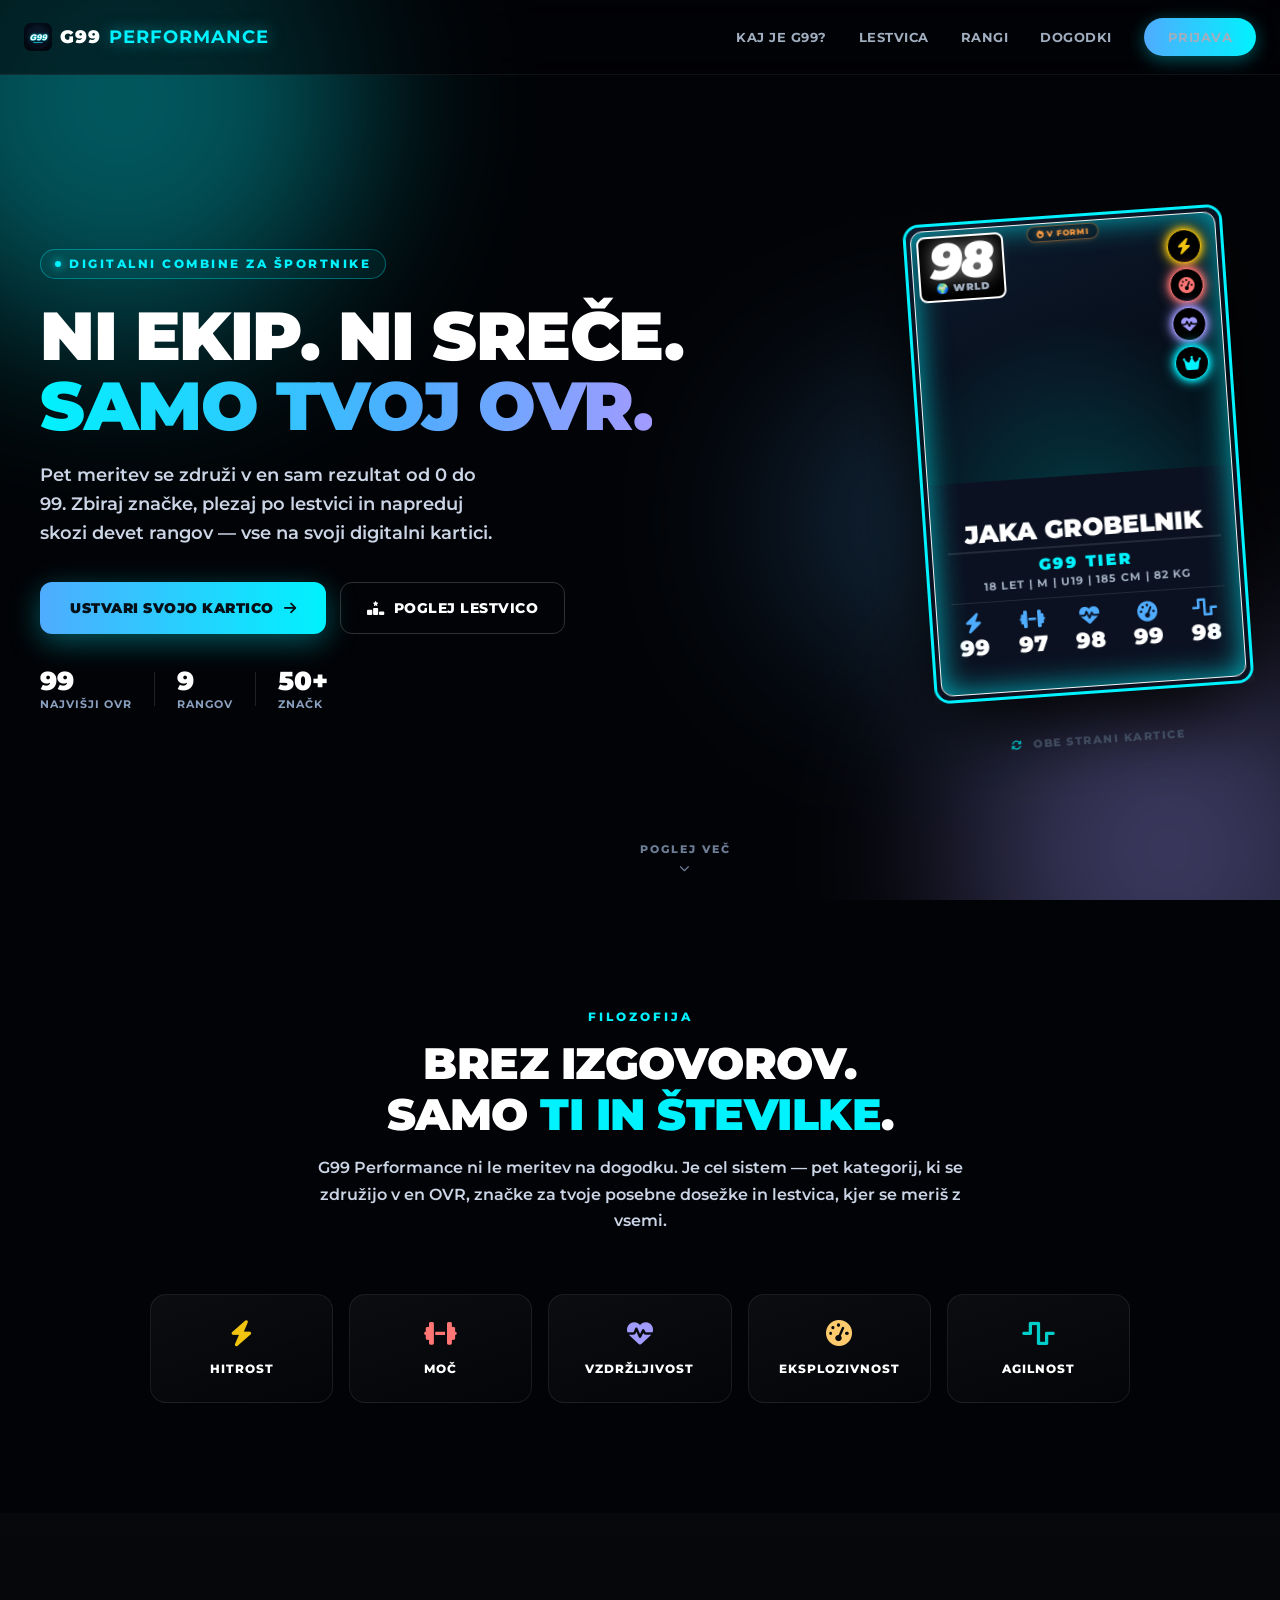
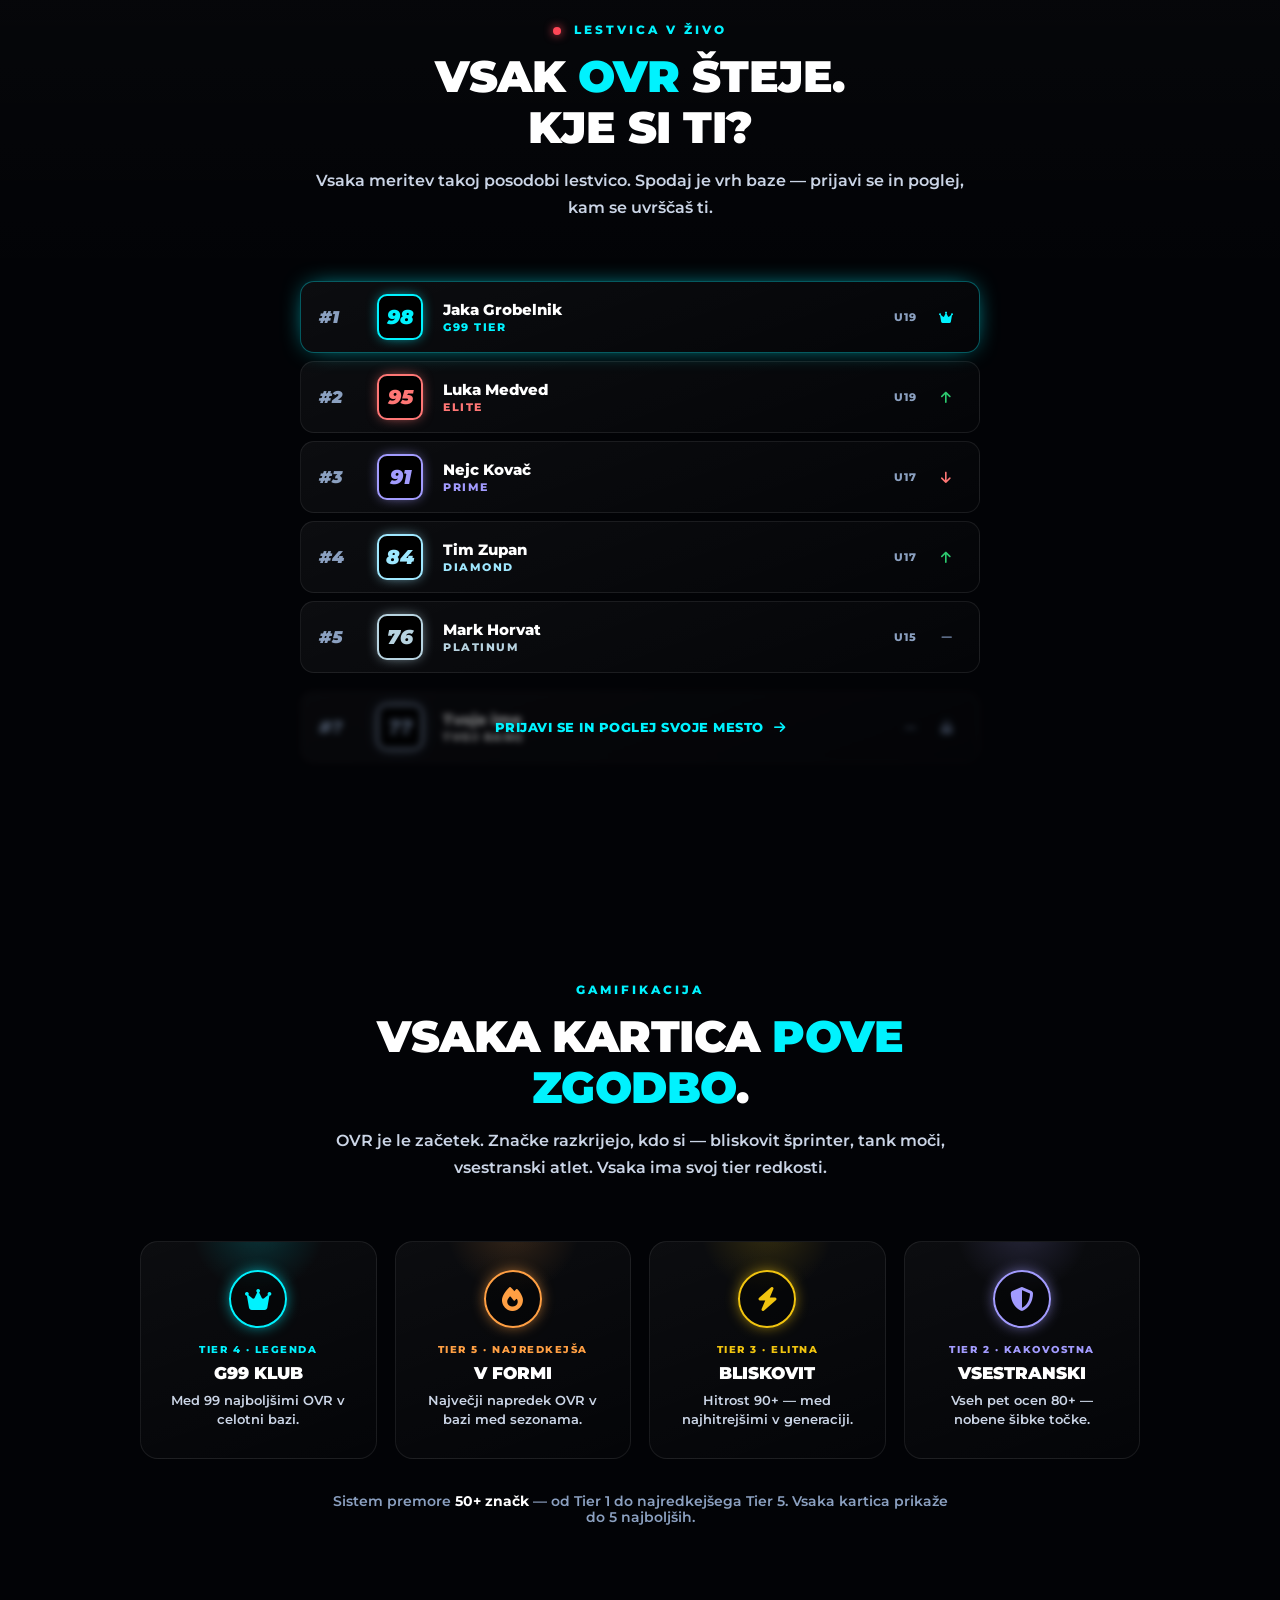
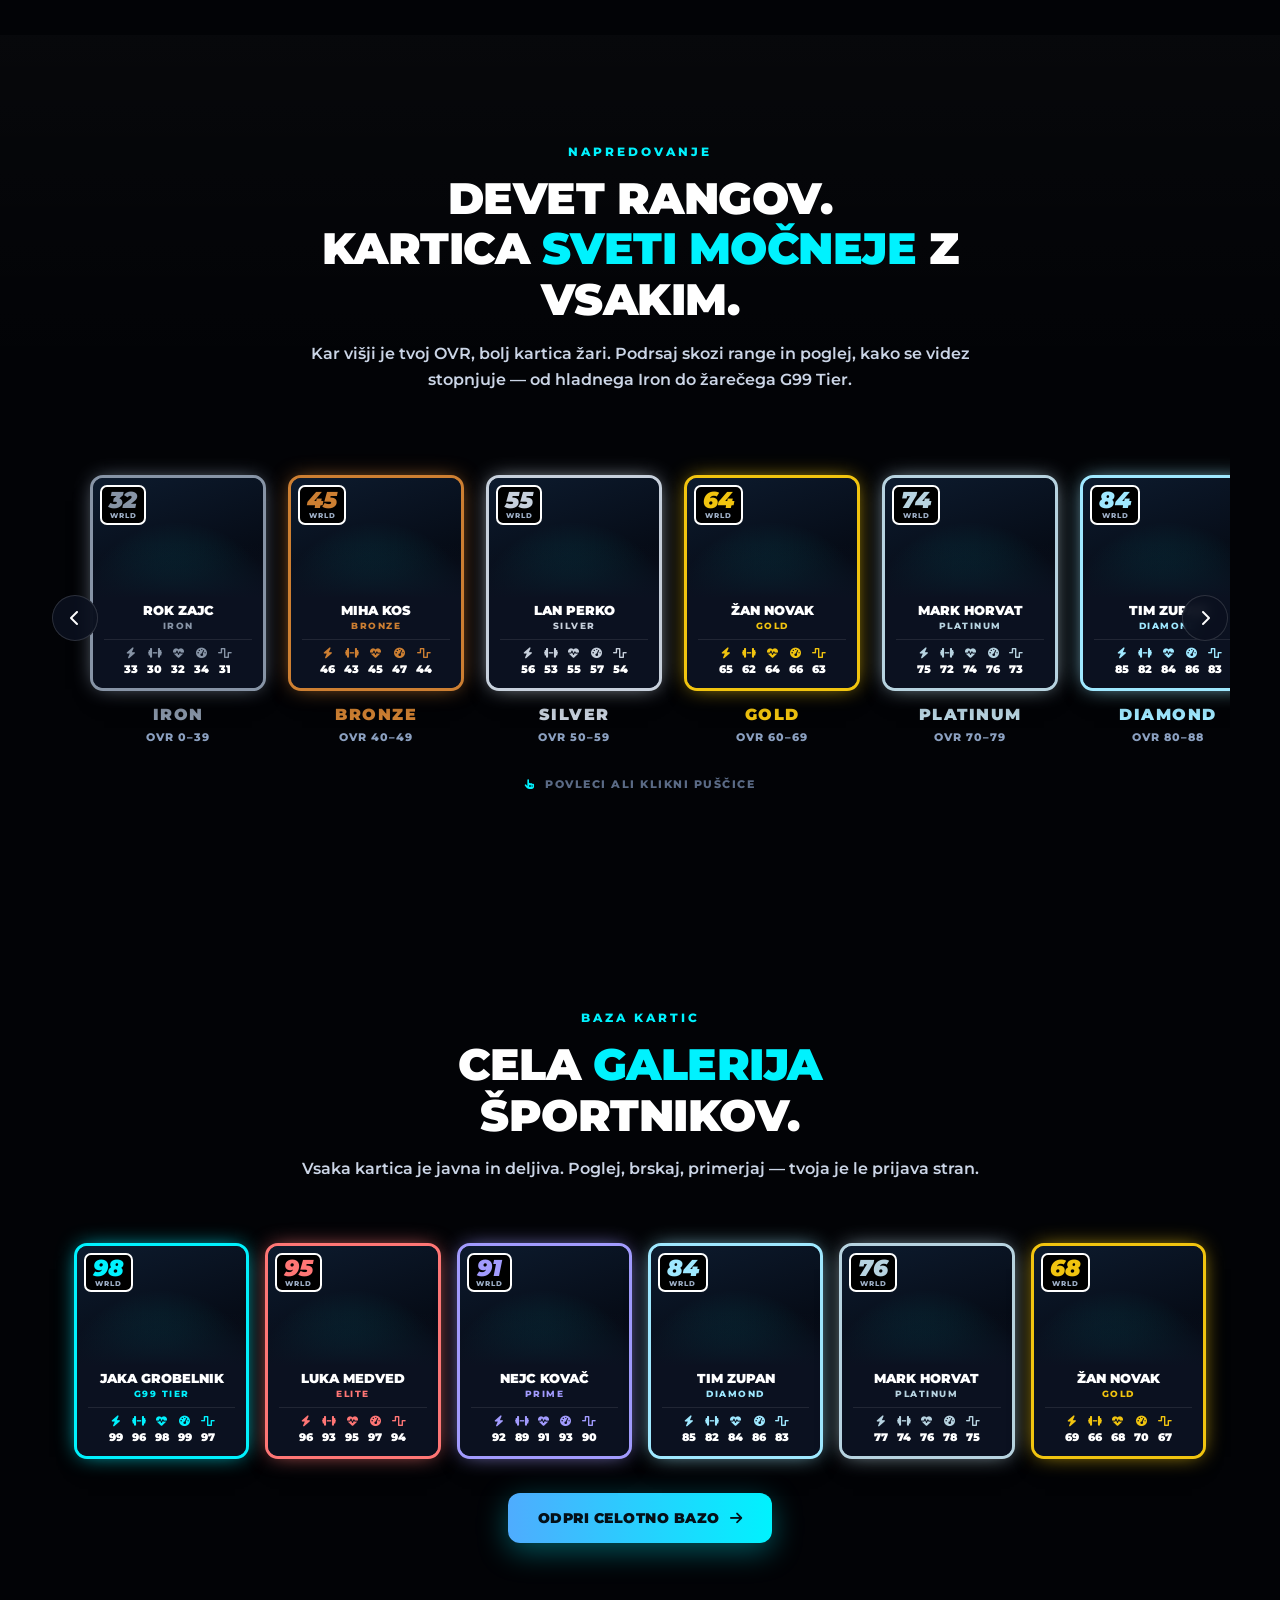
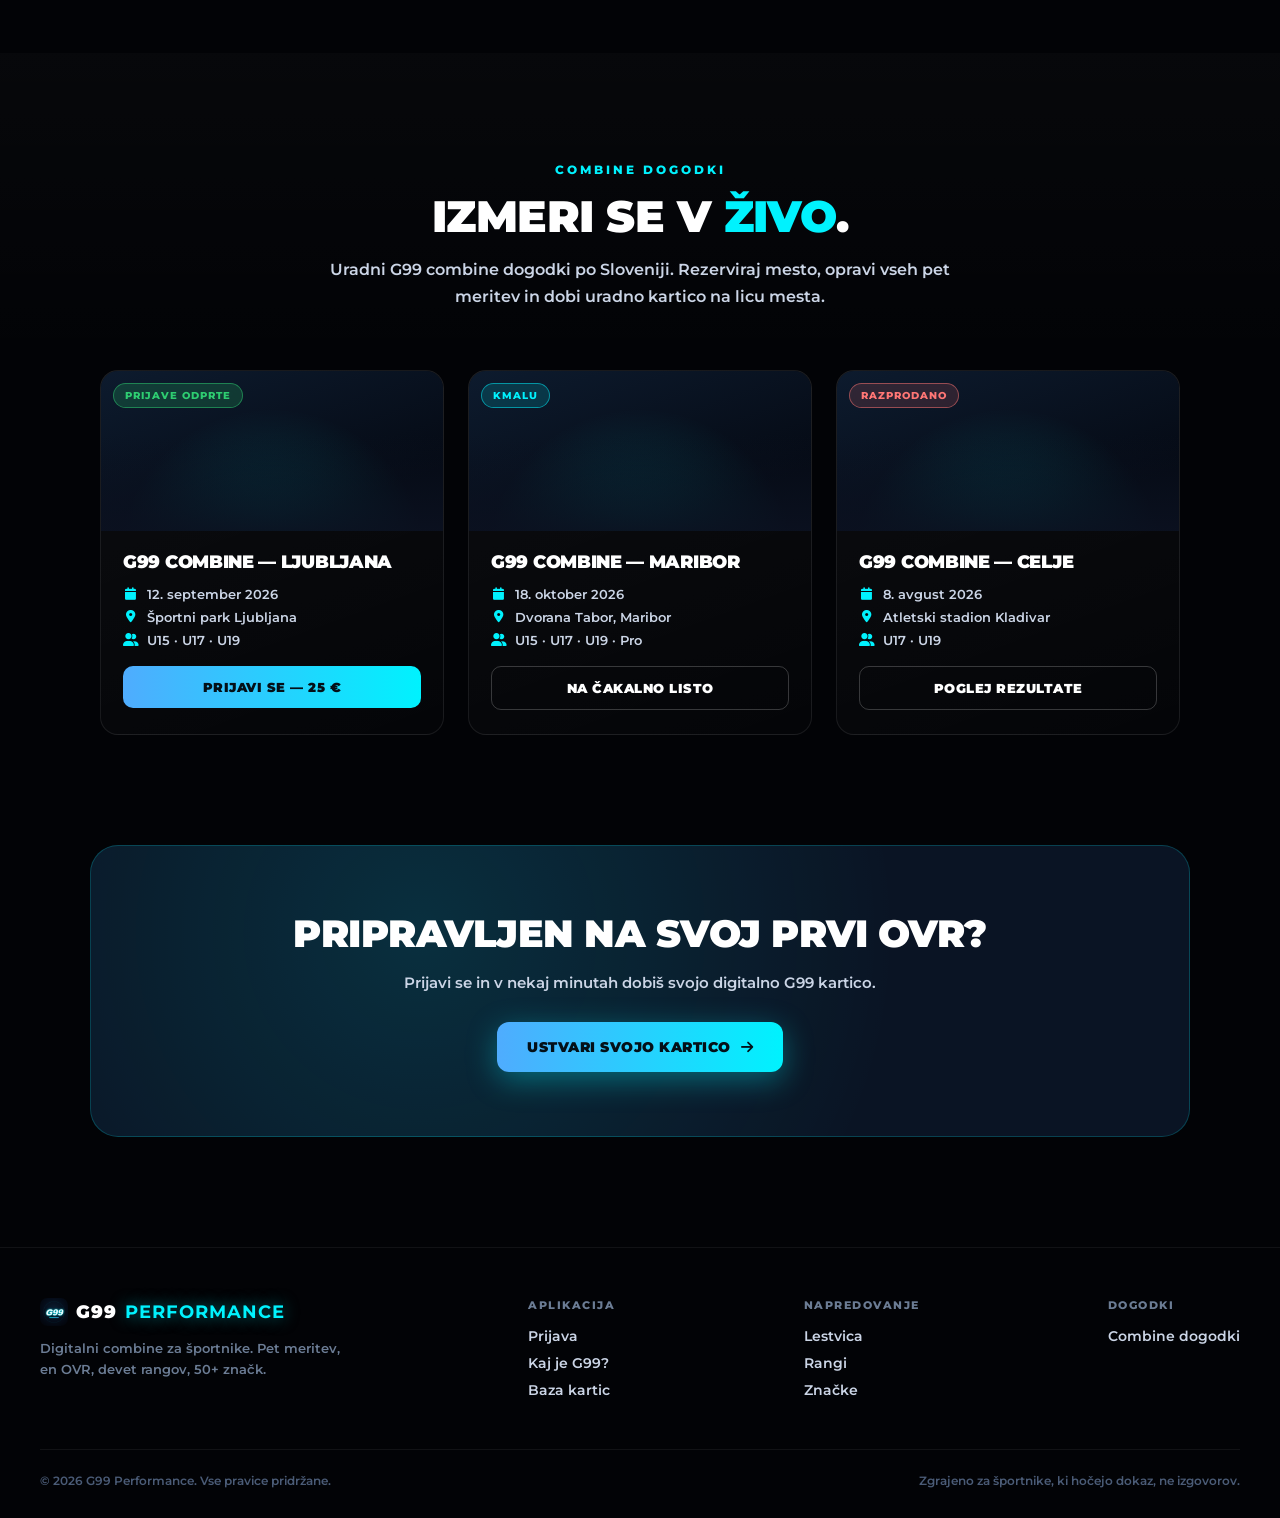
==== commit 4d3c19f2: "popravek starni 3.0" ====
--- a/index.html
+++ b/index.html
@@ -41,8 +41,8 @@
         <div class="l-hero-text">
             <div class="l-eyebrow"><span class="dot"></span> Digitalni combine za športnike</div>
             <h1 class="l-title" id="lHeroTitle">
-                <span class="word">Ni</span><span class="word">ekip.</span><span class="word">Ni</span><span class="word">sreče.</span><br>
-                <span class="word accent">Samo</span><span class="word accent">tvoj</span><span class="word accent">OVR.</span>
+                <span class="l-title-rot" id="lHeroRot">Ni ekip. Ni sreče.</span><br>
+                <span class="accent">Samo tvoj OVR.</span>
             </h1>
             <p class="l-subtitle">Pet meritev se združi v en sam rezultat od 0 do 99. Zbiraj značke, plezaj po lestvici in napreduj skozi devet rangov — vse na svoji digitalni kartici.</p>
             <div class="l-hero-ctas">
@@ -278,54 +278,11 @@
     </div>
 
     <div class="l-rang-scroll-ovoj l-reveal">
-        <div class="l-rang-scroll" id="lRangScroll">
-            <div class="l-rang-tile rank-iron" style="--rb:var(--rang-iron);">
-                <div class="l-rang-mini"><div class="notranji-rob"></div><div class="l-rang-mini-ovr">32</div></div>
-                <div class="l-rang-tile-ime" style="color:var(--rang-iron);">Iron</div>
-                <div class="l-rang-tile-obseg">OVR 0–39</div>
-            </div>
-            <div class="l-rang-tile rank-bronze" style="--rb:var(--rang-bronze);">
-                <div class="l-rang-mini"><div class="notranji-rob"></div><div class="l-rang-mini-ovr">45</div></div>
-                <div class="l-rang-tile-ime" style="color:var(--rang-bronze);">Bronze</div>
-                <div class="l-rang-tile-obseg">OVR 40–49</div>
-            </div>
-            <div class="l-rang-tile rank-silver" style="--rb:var(--rang-silver);">
-                <div class="l-rang-mini"><div class="notranji-rob"></div><div class="l-rang-mini-ovr">55</div></div>
-                <div class="l-rang-tile-ime" style="color:var(--rang-silver);">Silver</div>
-                <div class="l-rang-tile-obseg">OVR 50–59</div>
-            </div>
-            <div class="l-rang-tile rank-gold" style="--rb:var(--rang-gold);">
-                <div class="l-rang-mini"><div class="notranji-rob"></div><div class="l-rang-mini-ovr">64</div></div>
-                <div class="l-rang-tile-ime" style="color:var(--rang-gold);">Gold</div>
-                <div class="l-rang-tile-obseg">OVR 60–69</div>
-            </div>
-            <div class="l-rang-tile rank-platinum" style="--rb:var(--rang-platinum);">
-                <div class="l-rang-mini"><div class="notranji-rob"></div><div class="l-rang-mini-ovr">74</div></div>
-                <div class="l-rang-tile-ime" style="color:var(--rang-platinum);">Platinum</div>
-                <div class="l-rang-tile-obseg">OVR 70–79</div>
-            </div>
-            <div class="l-rang-tile rank-diamond" style="--rb:var(--rang-diamond);">
-                <div class="l-rang-mini"><div class="notranji-rob"></div><div class="l-rang-mini-ovr">84</div></div>
-                <div class="l-rang-tile-ime" style="color:var(--rang-diamond);">Diamond</div>
-                <div class="l-rang-tile-obseg">OVR 80–88</div>
-            </div>
-            <div class="l-rang-tile rank-prime" style="--rb:var(--rang-prime);">
-                <div class="l-rang-mini"><div class="notranji-rob"></div><div class="l-rang-mini-ovr">91</div></div>
-                <div class="l-rang-tile-ime" style="color:var(--rang-prime);">Prime</div>
-                <div class="l-rang-tile-obseg">OVR 89–93</div>
-            </div>
-            <div class="l-rang-tile rank-elite" style="--rb:var(--rang-elite);">
-                <div class="l-rang-mini"><div class="notranji-rob"></div><div class="l-rang-mini-ovr">95</div></div>
-                <div class="l-rang-tile-ime" style="color:var(--rang-elite);">Elite</div>
-                <div class="l-rang-tile-obseg">OVR 94–97</div>
-            </div>
-            <div class="l-rang-tile rank-g99" style="--rb:var(--rang-g99);">
-                <div class="l-rang-mini"><div class="notranji-rob"></div><div class="g99-pulsing-glow" style="display:block;"></div><div class="l-rang-mini-ovr">99</div></div>
-                <div class="l-rang-tile-ime" style="color:var(--rang-g99);">G99 Tier</div>
-                <div class="l-rang-tile-obseg">OVR 98–99</div>
-            </div>
-        </div>
-        <div class="l-rang-scroll-hint"><i class="fa-solid fa-arrows-left-right"></i> podrsaj</div>
+        <button class="l-rang-arrow l-rang-arrow-l" id="lRangPrev" aria-label="Prejšnji"><i class="fa-solid fa-chevron-left"></i></button>
+        <!-- Kartice napolni landing.js (l-vc = pomanjšana verzija prave kartice iz baze). -->
+        <div class="l-rang-scroll" id="lRangScroll"></div>
+        <button class="l-rang-arrow l-rang-arrow-r" id="lRangNext" aria-label="Naslednji"><i class="fa-solid fa-chevron-right"></i></button>
+        <div class="l-rang-scroll-hint"><i class="fa-solid fa-hand-pointer"></i> povleci ali klikni puščice</div>
     </div>
 </section>
 
@@ -340,38 +297,8 @@
     </div>
 
     <div class="l-baza-ovoj l-reveal">
-        <div class="l-baza-grid">
-            <div class="l-mini-kartica rank-g99" style="--rb:var(--rang-g99);">
-                <div class="l-mini-foto l-foto-1"></div>
-                <div class="l-mini-ovr" style="color:var(--rang-g99);">98</div>
-                <div class="l-mini-info"><span class="l-mini-ime">Jaka Grobelnik</span><span class="l-mini-rank" style="color:var(--rang-g99);">G99 Tier</span></div>
-            </div>
-            <div class="l-mini-kartica rank-elite" style="--rb:var(--rang-elite);">
-                <div class="l-mini-foto l-foto-2"></div>
-                <div class="l-mini-ovr" style="color:var(--rang-elite);">95</div>
-                <div class="l-mini-info"><span class="l-mini-ime">Luka Medved</span><span class="l-mini-rank" style="color:var(--rang-elite);">Elite</span></div>
-            </div>
-            <div class="l-mini-kartica rank-prime" style="--rb:var(--rang-prime);">
-                <div class="l-mini-foto l-foto-3"></div>
-                <div class="l-mini-ovr" style="color:var(--rang-prime);">91</div>
-                <div class="l-mini-info"><span class="l-mini-ime">Nejc Kovač</span><span class="l-mini-rank" style="color:var(--rang-prime);">Prime</span></div>
-            </div>
-            <div class="l-mini-kartica rank-diamond" style="--rb:var(--rang-diamond);">
-                <div class="l-mini-foto l-foto-4"></div>
-                <div class="l-mini-ovr" style="color:var(--rang-diamond);">84</div>
-                <div class="l-mini-info"><span class="l-mini-ime">Tim Zupan</span><span class="l-mini-rank" style="color:var(--rang-diamond);">Diamond</span></div>
-            </div>
-            <div class="l-mini-kartica rank-platinum" style="--rb:var(--rang-platinum);">
-                <div class="l-mini-foto l-foto-5"></div>
-                <div class="l-mini-ovr" style="color:var(--rang-platinum);">76</div>
-                <div class="l-mini-info"><span class="l-mini-ime">Mark Horvat</span><span class="l-mini-rank" style="color:var(--rang-platinum);">Platinum</span></div>
-            </div>
-            <div class="l-mini-kartica rank-gold" style="--rb:var(--rang-gold);">
-                <div class="l-mini-foto l-foto-6"></div>
-                <div class="l-mini-ovr" style="color:var(--rang-gold);">68</div>
-                <div class="l-mini-info"><span class="l-mini-ime">Žan Novak</span><span class="l-mini-rank" style="color:var(--rang-gold);">Gold</span></div>
-            </div>
-        </div>
+        <!-- Kartice napolni landing.js (isti l-vc kot v rang-scrollu). -->
+        <div class="l-baza-grid" id="lBazaGrid"></div>
         <div class="l-baza-fade">
             <a href="app.html" class="l-btn-primary">Odpri celotno bazo <i class="fa-solid fa-arrow-right"></i></a>
         </div>
--- a/landing.css
+++ b/landing.css
@@ -33,7 +33,9 @@
     transition: background 0.3s ease, border-color 0.3s ease;
 }
 .l-nav.scrolled { background: rgba(2,3,6,0.92); border-bottom-color: rgba(255,255,255,0.1); }
-.l-logo { font-weight: 900; font-size: 18px; letter-spacing: 1px; display: flex; align-items: center; gap: 8px; }
+/* .l-logo je <a> - brez tega bi "G99" dobil privzeto barvo/podčrto povezave (zato je
+   napis prej izgledal čuden: moder/podčrtan G99 poleg cyan PERFORMANCE). */
+.l-logo { font-weight: 900; font-size: 18px; letter-spacing: 1px; display: flex; align-items: center; gap: 8px; color: #fff; text-decoration: none; }
 .l-logo img { width: 28px; height: 28px; border-radius: 7px; }
 .l-logo b { color: #00f2fe; text-shadow: 0 0 16px rgba(0,242,254,0.5); }
 .l-nav-links { display: flex; align-items: center; gap: 32px; }
@@ -81,11 +83,11 @@
 
 .l-title {
     font-size: clamp(38px, 6vw, 68px); font-weight: 900; line-height: 1.03; letter-spacing: -1.5px;
-    text-transform: uppercase; margin-bottom: 20px;
-}
-.l-title .word { display: inline-block; opacity: 0; transform: translateY(24px); animation: l-word-in 0.7s cubic-bezier(0.22,1,0.36,1) forwards; margin-right: 0.28em; }
+    text-transform: uppercase; margin-bottom: 20px; opacity: 0; animation: l-fade-up 0.8s ease forwards 0.3s;
+}
+/* Prva vrstica se vrti med slogani (glej landing.js) - prehod mora biti mehak. */
+.l-title-rot { display: inline-block; transition: opacity 0.35s ease, transform 0.35s ease; }
 .l-title .accent { background: linear-gradient(90deg, #00f2fe, #4facfe 60%, #a29bfe); -webkit-background-clip: text; background-clip: text; color: transparent; }
-@keyframes l-word-in { to { opacity: 1; transform: translateY(0); } }
 
 .l-subtitle { font-size: clamp(15px, 2vw, 18px); color: var(--g99-tekst-sek); font-weight: 600; line-height: 1.6; max-width: 460px; margin-bottom: 34px; opacity: 0; animation: l-fade-up 0.7s ease forwards; animation-delay: 1.1s; }
 @keyframes l-fade-up { from { opacity: 0; transform: translateY(14px); } to { opacity: 1; transform: translateY(0); } }
@@ -189,7 +191,7 @@
 
 /* --- FOTOGRAFIJE: pravi Unsplash posnetki z brand-gradientom SPODAJ, da kartica
        NIKOLI ni črna - če posnetek ne naloži, se vidi atmosferski gradient. --- */
-.l-foto, .l-mini-foto, .l-dogodek-slika {
+.l-foto, .l-vc-foto, .l-dogodek-slika {
     background-image: var(--foto), radial-gradient(circle at 50% 120%, rgba(0,242,254,0.22), transparent 60%), linear-gradient(160deg, #0d1b2e 0%, #050a14 78%);
     background-size: cover; background-position: center 22%; background-repeat: no-repeat;
 }
@@ -259,37 +261,56 @@
 .l-znacke-opomba { text-align: center; margin: 34px auto 0; max-width: 620px; color: var(--g99-tekst-medlo); font-size: 13.5px; font-weight: 600; }
 .l-znacke-opomba b { color: #fff; }
 
+/* --- MINI KARTICA (l-vc) = pomanjšana podoba prave kartice iz baze/"Poglej" -----
+   Uporablja se V ISTI OBLIKI v rang-scrollu IN v sneak-peeku baze. Sij je STATIČEN
+   (brez breathe animacije) - namenoma, ker 9-15 hkrati animiranih box-shadow senc je
+   prej povzročalo trzajoč (laggy) drsnik. Videz posnema pravo kartico: foto zgoraj,
+   OVR oznaka v kotu, ime + rang, vrstica petih statistik. */
+.l-vc { width: 176px; border-radius: 13px; overflow: hidden; background: #0b1120; position: relative;
+    border: 3px solid var(--rb); box-shadow: 0 0 22px -6px var(--rb), 0 12px 26px -14px #000; }
+.l-vc-foto { height: 120px; background-size: cover; background-position: center 22%; background-repeat: no-repeat; position: relative; }
+.l-vc-foto::after { content: ''; position: absolute; inset: 0; background: linear-gradient(180deg, transparent 55%, #0b1120); }
+.l-vc-ovr { position: absolute; top: 7px; left: 7px; z-index: 2; background: #000; border: 2px solid #fff; border-radius: 7px;
+    padding: 2px 7px 3px; text-align: center; line-height: 1; }
+.l-vc-ovr b { display: block; font-size: 23px; font-weight: 900; font-style: italic; color: var(--rb); }
+.l-vc-ovr span { display: block; font-size: 6.5px; font-weight: 800; letter-spacing: 1px; color: #9fb0c8; margin-top: 1px; }
+.l-vc-body { padding: 4px 11px 12px; background: #0b1120; text-align: center; }
+.l-vc-ime { font-size: 13px; font-weight: 900; text-transform: uppercase; color: #fff; white-space: nowrap; overflow: hidden; text-overflow: ellipsis; }
+.l-vc-rank { font-size: 9px; font-weight: 800; text-transform: uppercase; letter-spacing: 1.5px; color: var(--rb); margin: 2px 0 8px; }
+.l-vc-stats { display: flex; justify-content: center; gap: 9px; border-top: 1px solid rgba(255,255,255,0.09); padding-top: 8px; }
+.l-vc-stats div { display: flex; flex-direction: column; align-items: center; gap: 3px; }
+.l-vc-stats i { font-size: 11px; color: var(--rb); }
+.l-vc-stats b { font-size: 11px; font-weight: 900; color: #fff; }
+
 /* --- RANG SCROLL --- */
-.l-rang-scroll-ovoj { position: relative; }
-.l-rang-scroll { display: flex; gap: 20px; overflow-x: auto; scroll-snap-type: x mandatory; padding: 20px 24px 30px;
-    scrollbar-width: none; -ms-overflow-style: none; }
+.l-rang-scroll-ovoj { position: relative; max-width: 1180px; margin: 0 auto; }
+.l-rang-scroll { display: flex; gap: 22px; overflow-x: auto; scroll-snap-type: x proximity; padding: 22px 40px 26px;
+    scrollbar-width: none; -ms-overflow-style: none; cursor: grab; -webkit-overflow-scrolling: touch; }
+.l-rang-scroll.l-dragging { cursor: grabbing; scroll-snap-type: none; }
+.l-rang-scroll.l-dragging .l-vc { pointer-events: none; }
 .l-rang-scroll::-webkit-scrollbar { display: none; }
-.l-rang-tile { flex: 0 0 auto; scroll-snap-align: center; display: flex; flex-direction: column; align-items: center; gap: 16px;
-    padding: 26px 22px; border-radius: 20px; background: var(--g99-plast-bg); border: 1px solid var(--g99-plast-rob); min-width: 172px; }
-/* Mini kartica prevzame prave .rank-* razrede iz app.css (rob + sij), zato je videz
-   1:1 z resnično kartico - tu podeduje border-color in animacijo dihanja. */
-.l-rang-mini { width: 130px; height: 178px; border-radius: 14px; background: radial-gradient(circle at 50% 120%, color-mix(in srgb, var(--rb) 22%, transparent), #0b1120 62%);
-    border: 3px solid transparent; position: relative; display: flex; align-items: center; justify-content: center; }
-.l-rang-mini .notranji-rob { position: absolute; top: 4px; left: 4px; right: 4px; bottom: 4px; border-radius: 10px; border: 1px solid transparent; }
-.l-rang-mini-ovr { font-size: 46px; font-weight: 900; font-style: italic; color: var(--rb); text-shadow: 0 0 20px color-mix(in srgb, var(--rb) 60%, transparent); z-index: 5; }
+.l-rang-tile { flex: 0 0 auto; scroll-snap-align: center; display: flex; flex-direction: column; align-items: center; gap: 14px;
+    user-select: none; }
+.l-rang-tile .l-vc { transition: transform 0.2s; }
+.l-rang-tile:hover .l-vc { transform: translateY(-6px); }
 .l-rang-tile-ime { font-size: 16px; font-weight: 900; text-transform: uppercase; letter-spacing: 1.5px; }
 .l-rang-tile-obseg { font-size: 11px; font-weight: 800; color: var(--g99-tekst-medlo); letter-spacing: 1px; margin-top: -8px; }
-.l-rang-scroll-hint { text-align: center; font-size: 10.5px; font-weight: 800; letter-spacing: 1.5px; text-transform: uppercase; color: #5a6a85; margin-top: 4px; }
+/* Puščici za listanje na računalniku (na dotik se skrijeta) */
+.l-rang-arrow { position: absolute; top: 42%; z-index: 5; width: 46px; height: 46px; border-radius: 50%; cursor: pointer;
+    background: rgba(10,16,30,0.9); border: 1px solid rgba(255,255,255,0.14); color: #fff; font-size: 16px;
+    display: flex; align-items: center; justify-content: center; transition: background 0.2s, transform 0.2s; backdrop-filter: blur(6px); }
+.l-rang-arrow:hover { background: #00f2fe; color: #041018; }
+.l-rang-arrow-l { left: 2px; }
+.l-rang-arrow-r { right: 2px; }
+.l-rang-scroll-hint { text-align: center; font-size: 10.5px; font-weight: 800; letter-spacing: 1.5px; text-transform: uppercase; color: #5a6a85; margin-top: 8px; }
 .l-rang-scroll-hint i { color: #00f2fe; margin-right: 5px; }
 
 /* --- SNEAK PEEK BAZE --- */
-.l-baza-ovoj { position: relative; max-width: 1080px; margin: 0 auto; padding: 0 24px; }
+.l-baza-ovoj { position: relative; max-width: 1180px; margin: 0 auto; padding: 0 24px; }
 .l-baza-grid { display: grid; grid-template-columns: repeat(6, 1fr); gap: 16px; }
-.l-mini-kartica { border-radius: 14px; overflow: hidden; background: #0b1120; border: 2px solid var(--rb); position: relative;
-    box-shadow: 0 8px 22px -10px rgba(0,0,0,0.7); transition: transform 0.25s; }
-.l-mini-kartica:hover { transform: translateY(-6px); }
-.l-mini-foto { height: 120px; }
-.l-mini-ovr { position: absolute; top: 8px; left: 8px; background: #000; border: 2px solid currentColor; border-radius: 7px;
-    padding: 1px 8px; font-size: 20px; font-weight: 900; font-style: italic; line-height: 1.1; }
-.l-mini-info { padding: 10px 10px 12px; display: flex; flex-direction: column; gap: 2px; background: #0b1120; }
-.l-mini-ime { font-size: 12px; font-weight: 800; color: #fff; white-space: nowrap; overflow: hidden; text-overflow: ellipsis; }
-.l-mini-rank { font-size: 9px; font-weight: 800; text-transform: uppercase; letter-spacing: 1px; }
-.l-baza-fade { display: flex; justify-content: center; margin-top: 30px; }
+.l-baza-grid .l-vc { width: auto; transition: transform 0.25s; }
+.l-baza-grid .l-vc:hover { transform: translateY(-6px); }
+.l-baza-fade { display: flex; justify-content: center; margin-top: 34px; }
 
 /* --- DOGODKI --- */
 .l-dogodki-grid { display: grid; grid-template-columns: repeat(3, 1fr); gap: 24px; max-width: 1080px; margin: 0 auto; }
@@ -318,7 +339,11 @@
 @media (max-width: 1000px) {
     .l-znacke-grid { grid-template-columns: repeat(2, 1fr); }
     .l-dogodki-grid { grid-template-columns: 1fr; max-width: 460px; }
-    .l-baza-grid { grid-template-columns: repeat(3, 1fr); }
+    .l-baza-grid { grid-template-columns: repeat(3, 1fr); max-width: 620px; margin: 0 auto; }
+}
+/* Na dotik (brez natančnega kazalca) puščici skrijemo - drsanje s prstom je naravno. */
+@media (hover: none), (max-width: 720px) {
+    .l-rang-arrow { display: none; }
 }
 @media (max-width: 900px) {
     .l-hero-inner { flex-direction: column; text-align: center; gap: 44px; }
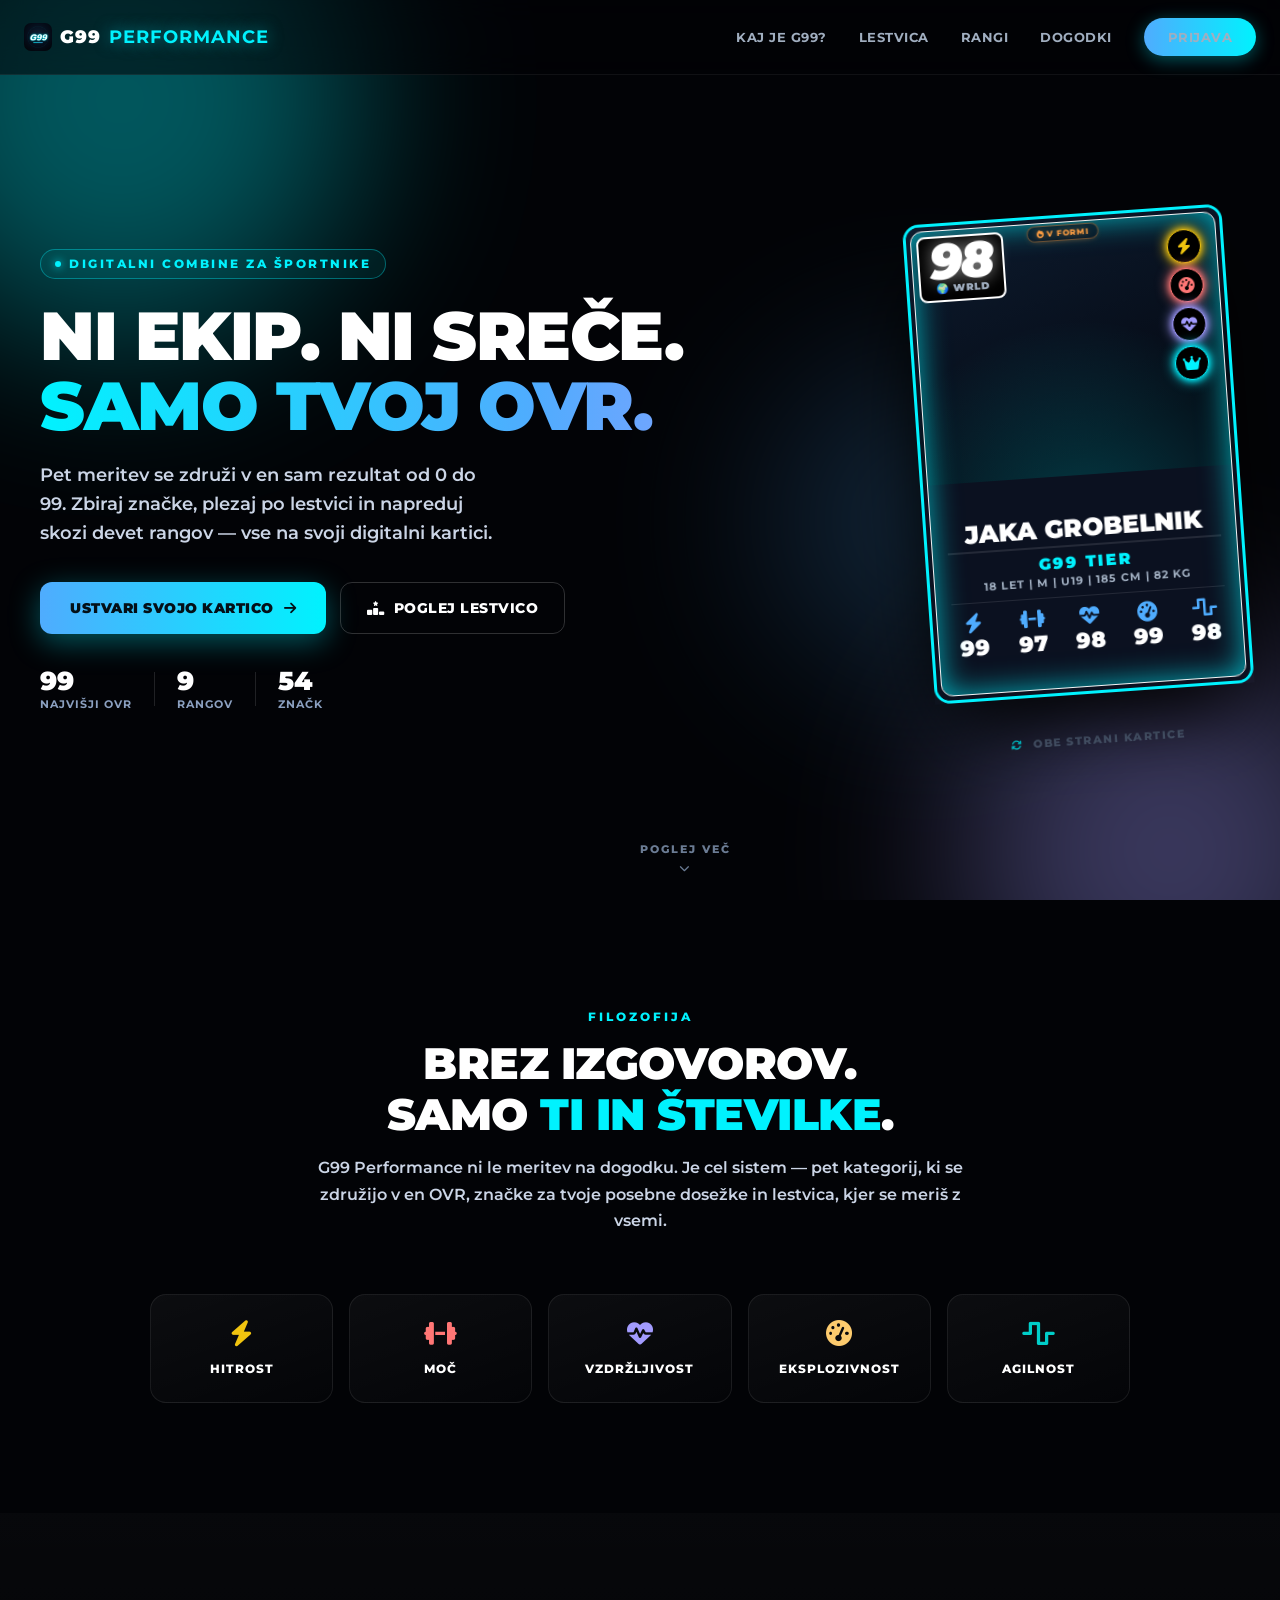
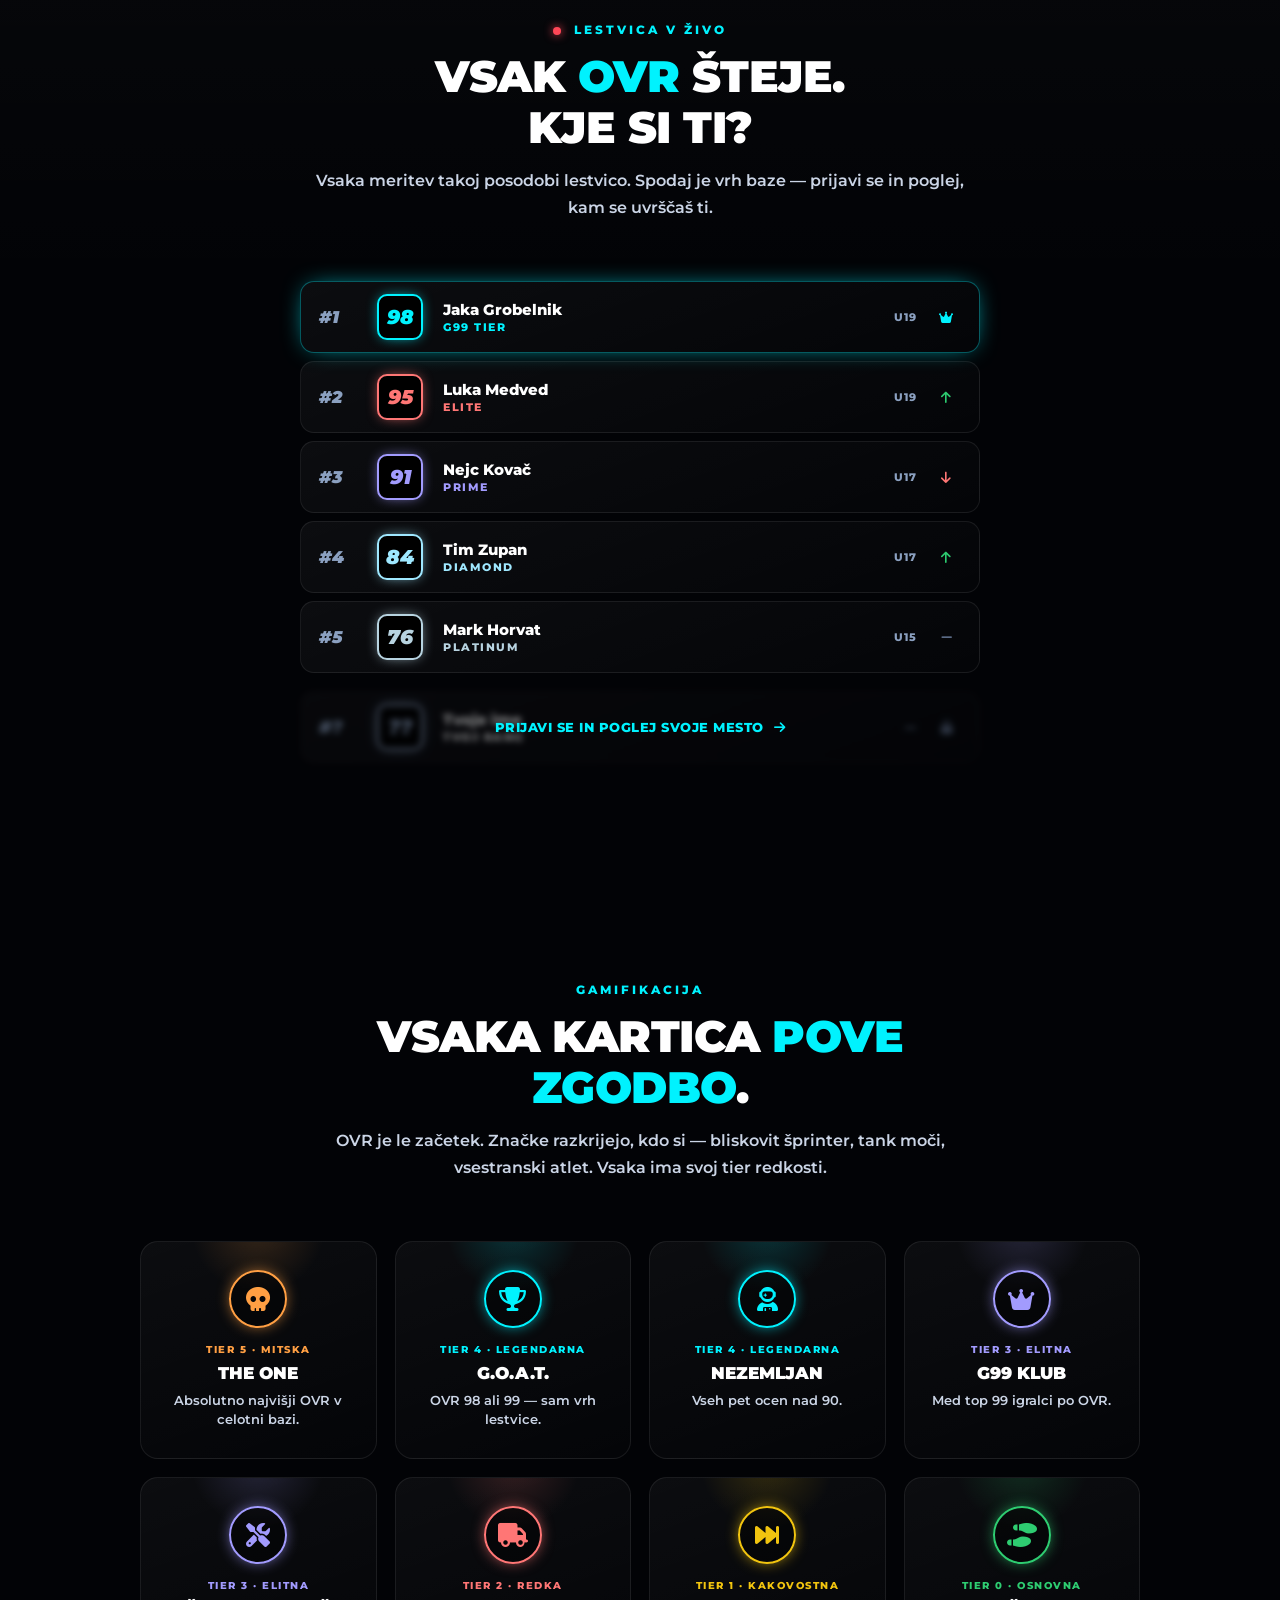
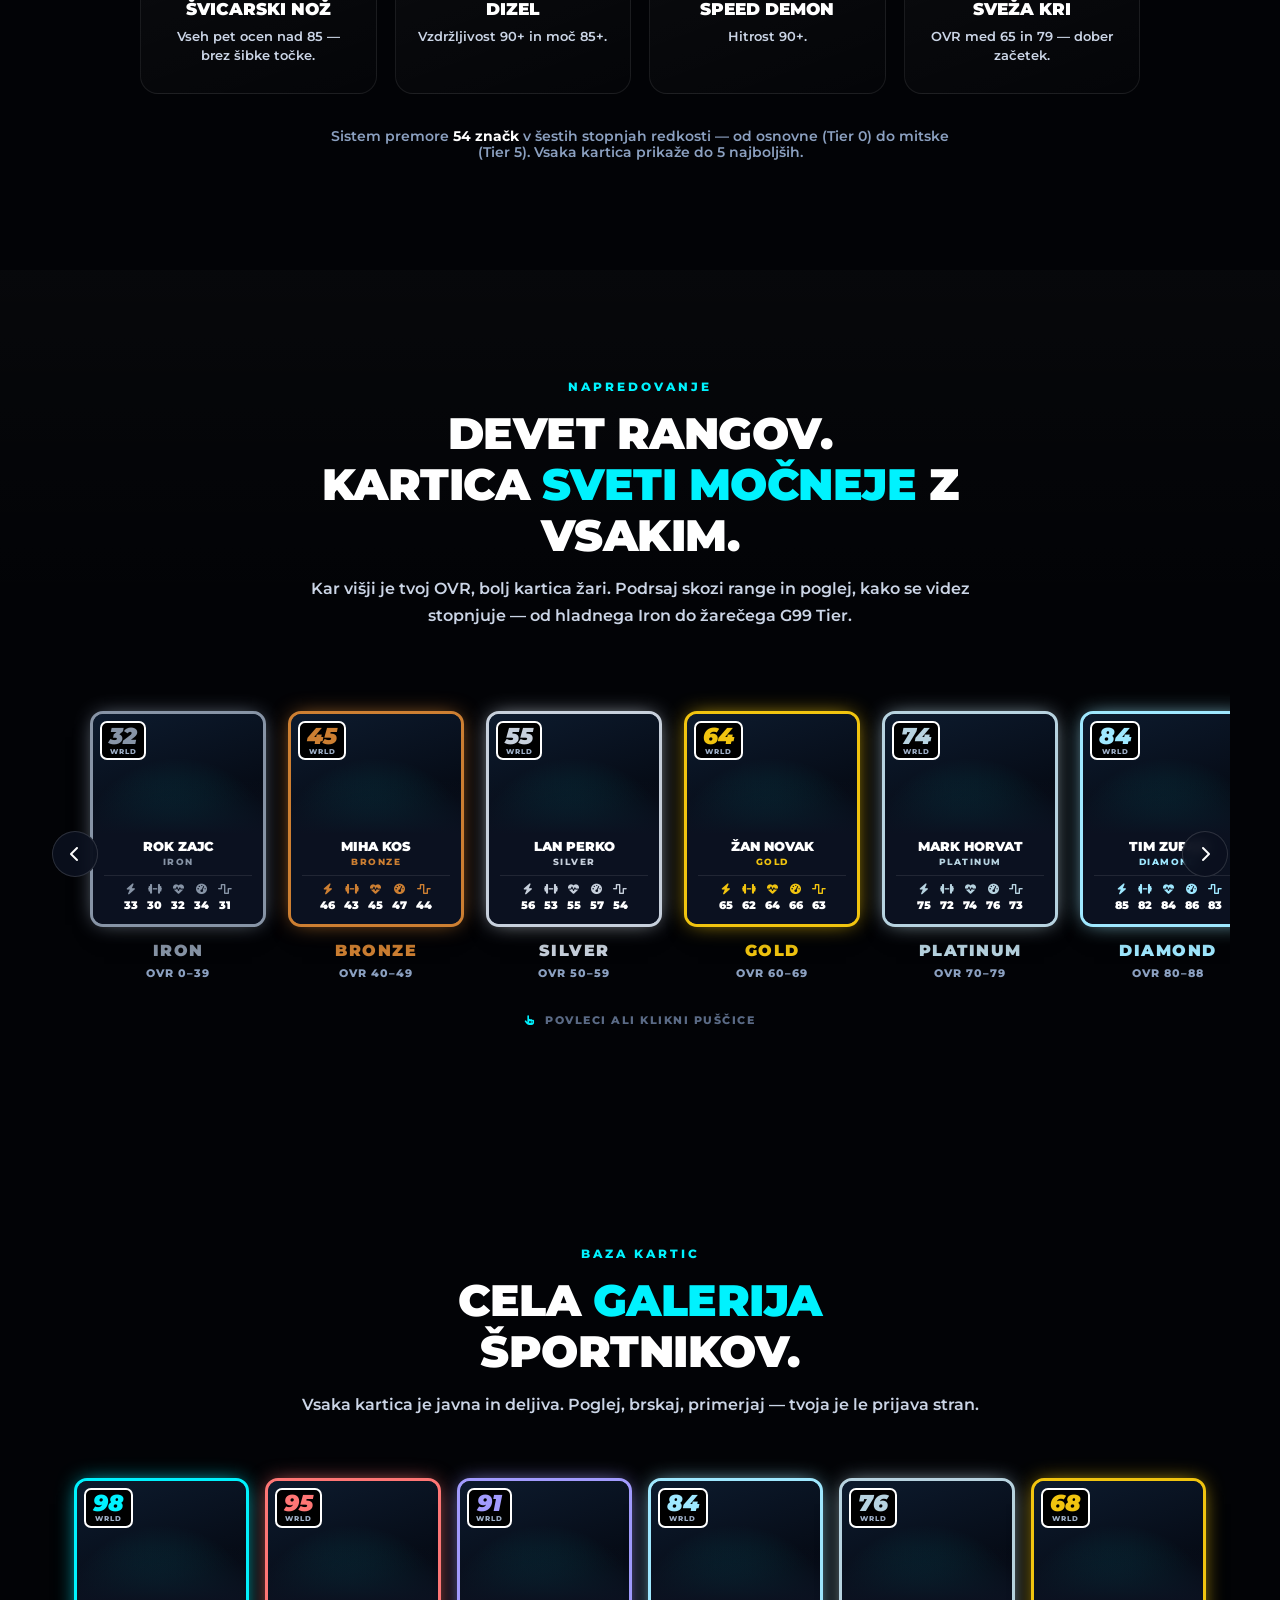
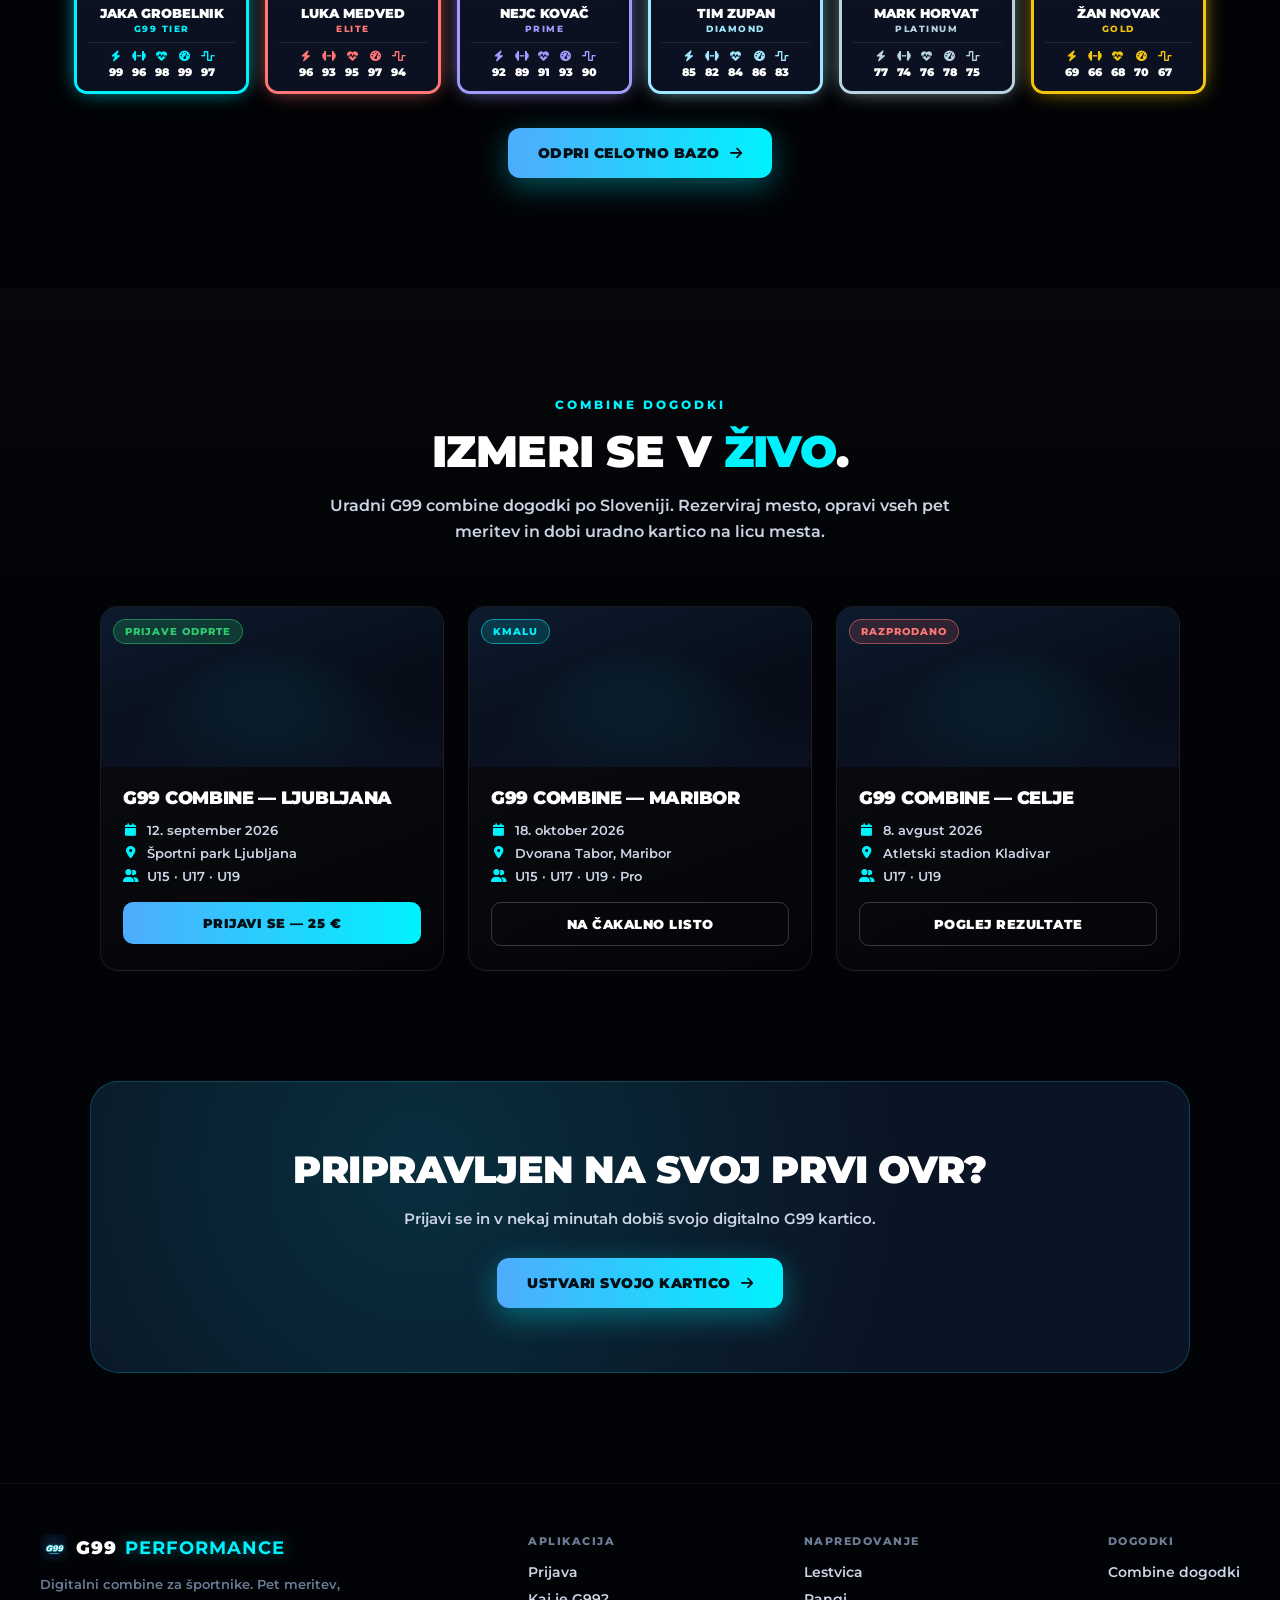
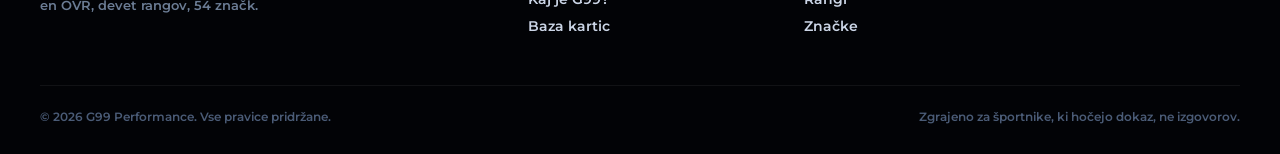
==== commit 4e3fc042: "značke  popravljenje" ====
--- a/index.html
+++ b/index.html
@@ -41,8 +41,8 @@
         <div class="l-hero-text">
             <div class="l-eyebrow"><span class="dot"></span> Digitalni combine za športnike</div>
             <h1 class="l-title" id="lHeroTitle">
-                <span class="l-title-rot" id="lHeroRot">Ni ekip. Ni sreče.</span><br>
-                <span class="accent">Samo tvoj OVR.</span>
+                <span class="l-title-rot" id="lHeroRot">Ni ekip. Ni sreče.</span>
+                <span class="accent l-title-fix">Samo tvoj OVR.</span>
             </h1>
             <p class="l-subtitle">Pet meritev se združi v en sam rezultat od 0 do 99. Zbiraj značke, plezaj po lestvici in napreduj skozi devet rangov — vse na svoji digitalni kartici.</p>
             <div class="l-hero-ctas">
@@ -54,7 +54,7 @@
                 <div class="l-metrika-crta"></div>
                 <div class="l-metrika"><b>9</b><span>rangov</span></div>
                 <div class="l-metrika-crta"></div>
-                <div class="l-metrika"><b>50+</b><span>značk</span></div>
+                <div class="l-metrika"><b>54</b><span>značk</span></div>
             </div>
         </div>
 
@@ -236,34 +236,61 @@
             <p class="l-section-sub">OVR je le začetek. Značke razkrijejo, kdo si — bliskovit šprinter, tank moči, vsestranski atlet. Vsaka ima svoj tier redkosti.</p>
         </div>
 
+        <!-- SAMO prave značke iz app.js (z_ic/z_t/z_sl_t). Barve so točno tiste, ki jih
+             app dodeli po tieru: t5=#ff9f43, t4=#00f2fe, t3=#a29bfe, t2=#ff7675,
+             t1=#f1c40f, t0=#2ecc71. Ne izmišljuj novih. -->
         <div class="l-znacke-grid l-reveal">
+            <div class="l-znacka-kartica" style="--zb:#ff9f43;">
+                <div class="l-znacka-ikona"><i class="fa-solid fa-skull"></i></div>
+                <div class="l-znacka-tier">Tier 5 · Mitska</div>
+                <div class="l-znacka-ime">The One</div>
+                <div class="l-znacka-opis">Absolutno najvišji OVR v celotni bazi.</div>
+            </div>
             <div class="l-znacka-kartica" style="--zb:#00f2fe;">
+                <div class="l-znacka-ikona"><i class="fa-solid fa-trophy"></i></div>
+                <div class="l-znacka-tier">Tier 4 · Legendarna</div>
+                <div class="l-znacka-ime">G.O.A.T.</div>
+                <div class="l-znacka-opis">OVR 98 ali 99 — sam vrh lestvice.</div>
+            </div>
+            <div class="l-znacka-kartica" style="--zb:#00f2fe;">
+                <div class="l-znacka-ikona"><i class="fa-solid fa-user-astronaut"></i></div>
+                <div class="l-znacka-tier">Tier 4 · Legendarna</div>
+                <div class="l-znacka-ime">Nezemljan</div>
+                <div class="l-znacka-opis">Vseh pet ocen nad 90.</div>
+            </div>
+            <div class="l-znacka-kartica" style="--zb:#a29bfe;">
                 <div class="l-znacka-ikona"><i class="fa-solid fa-crown"></i></div>
-                <div class="l-znacka-tier">Tier 4 · Legenda</div>
+                <div class="l-znacka-tier">Tier 3 · Elitna</div>
                 <div class="l-znacka-ime">G99 Klub</div>
-                <div class="l-znacka-opis">Med 99 najboljšimi OVR v celotni bazi.</div>
-            </div>
-            <div class="l-znacka-kartica" style="--zb:#ff9f43;">
-                <div class="l-znacka-ikona"><i class="fa-solid fa-fire"></i></div>
-                <div class="l-znacka-tier">Tier 5 · Najredkejša</div>
-                <div class="l-znacka-ime">V Formi</div>
-                <div class="l-znacka-opis">Največji napredek OVR v bazi med sezonama.</div>
+                <div class="l-znacka-opis">Med top 99 igralci po OVR.</div>
+            </div>
+            <div class="l-znacka-kartica" style="--zb:#a29bfe;">
+                <div class="l-znacka-ikona"><i class="fa-solid fa-screwdriver-wrench"></i></div>
+                <div class="l-znacka-tier">Tier 3 · Elitna</div>
+                <div class="l-znacka-ime">Švicarski Nož</div>
+                <div class="l-znacka-opis">Vseh pet ocen nad 85 — brez šibke točke.</div>
+            </div>
+            <div class="l-znacka-kartica" style="--zb:#ff7675;">
+                <div class="l-znacka-ikona"><i class="fa-solid fa-truck"></i></div>
+                <div class="l-znacka-tier">Tier 2 · Redka</div>
+                <div class="l-znacka-ime">Dizel</div>
+                <div class="l-znacka-opis">Vzdržljivost 90+ in moč 85+.</div>
             </div>
             <div class="l-znacka-kartica" style="--zb:#f1c40f;">
-                <div class="l-znacka-ikona"><i class="fa-solid fa-bolt"></i></div>
-                <div class="l-znacka-tier">Tier 3 · Elitna</div>
-                <div class="l-znacka-ime">Bliskovit</div>
-                <div class="l-znacka-opis">Hitrost 90+ — med najhitrejšimi v generaciji.</div>
-            </div>
-            <div class="l-znacka-kartica" style="--zb:#a29bfe;">
-                <div class="l-znacka-ikona"><i class="fa-solid fa-shield-halved"></i></div>
-                <div class="l-znacka-tier">Tier 2 · Kakovostna</div>
-                <div class="l-znacka-ime">Vsestranski</div>
-                <div class="l-znacka-opis">Vseh pet ocen 80+ — nobene šibke točke.</div>
-            </div>
-        </div>
-
-        <div class="l-znacke-opomba l-reveal">Sistem premore <b>50+ značk</b> — od Tier 1 do najredkejšega Tier 5. Vsaka kartica prikaže do 5 najboljših.</div>
+                <div class="l-znacka-ikona"><i class="fa-solid fa-forward-fast"></i></div>
+                <div class="l-znacka-tier">Tier 1 · Kakovostna</div>
+                <div class="l-znacka-ime">Speed Demon</div>
+                <div class="l-znacka-opis">Hitrost 90+.</div>
+            </div>
+            <div class="l-znacka-kartica" style="--zb:#2ecc71;">
+                <div class="l-znacka-ikona"><i class="fa-solid fa-shoe-prints"></i></div>
+                <div class="l-znacka-tier">Tier 0 · Osnovna</div>
+                <div class="l-znacka-ime">Sveža Kri</div>
+                <div class="l-znacka-opis">OVR med 65 in 79 — dober začetek.</div>
+            </div>
+        </div>
+
+        <div class="l-znacke-opomba l-reveal">Sistem premore <b>54 značk</b> v šestih stopnjah redkosti — od osnovne (Tier 0) do mitske (Tier 5). Vsaka kartica prikaže do 5 najboljših.</div>
     </div>
 </section>
 
@@ -367,7 +394,7 @@
     <div class="l-footer-grid">
         <div class="l-footer-brand">
             <a href="#" class="l-logo"><img src="icon-192.png" alt="G99"> G99 <b>PERFORMANCE</b></a>
-            <p>Digitalni combine za športnike. Pet meritev, en OVR, devet rangov, 50+ značk.</p>
+            <p>Digitalni combine za športnike. Pet meritev, en OVR, devet rangov, 54 značk.</p>
         </div>
         <div class="l-footer-col">
             <h4>Aplikacija</h4>
--- a/landing.css
+++ b/landing.css
@@ -85,8 +85,12 @@
     font-size: clamp(38px, 6vw, 68px); font-weight: 900; line-height: 1.03; letter-spacing: -1.5px;
     text-transform: uppercase; margin-bottom: 20px; opacity: 0; animation: l-fade-up 0.8s ease forwards 0.3s;
 }
-/* Prva vrstica se vrti med slogani (glej landing.js) - prehod mora biti mehak. */
-.l-title-rot { display: inline-block; transition: opacity 0.35s ease, transform 0.35s ease; }
+/* Obe vrstici naslova sta samostojna bloka z enakim razmikom (prej je bil <br> +
+   inline-block, ki je ob vrtenju besedila povzročal, da se je prva vrstica ob
+   premiku navzdol prekrila z drugo). Vrti se SAMO prosojnost - nič navpičnega
+   premika, zato se vrstici nikoli ne prekrijeta. */
+.l-title-rot, .l-title-fix { display: block; }
+.l-title-rot { transition: opacity 0.3s ease; }
 .l-title .accent { background: linear-gradient(90deg, #00f2fe, #4facfe 60%, #a29bfe); -webkit-background-clip: text; background-clip: text; color: transparent; }
 
 .l-subtitle { font-size: clamp(15px, 2vw, 18px); color: var(--g99-tekst-sek); font-weight: 600; line-height: 1.6; max-width: 460px; margin-bottom: 34px; opacity: 0; animation: l-fade-up 0.7s ease forwards; animation-delay: 1.1s; }
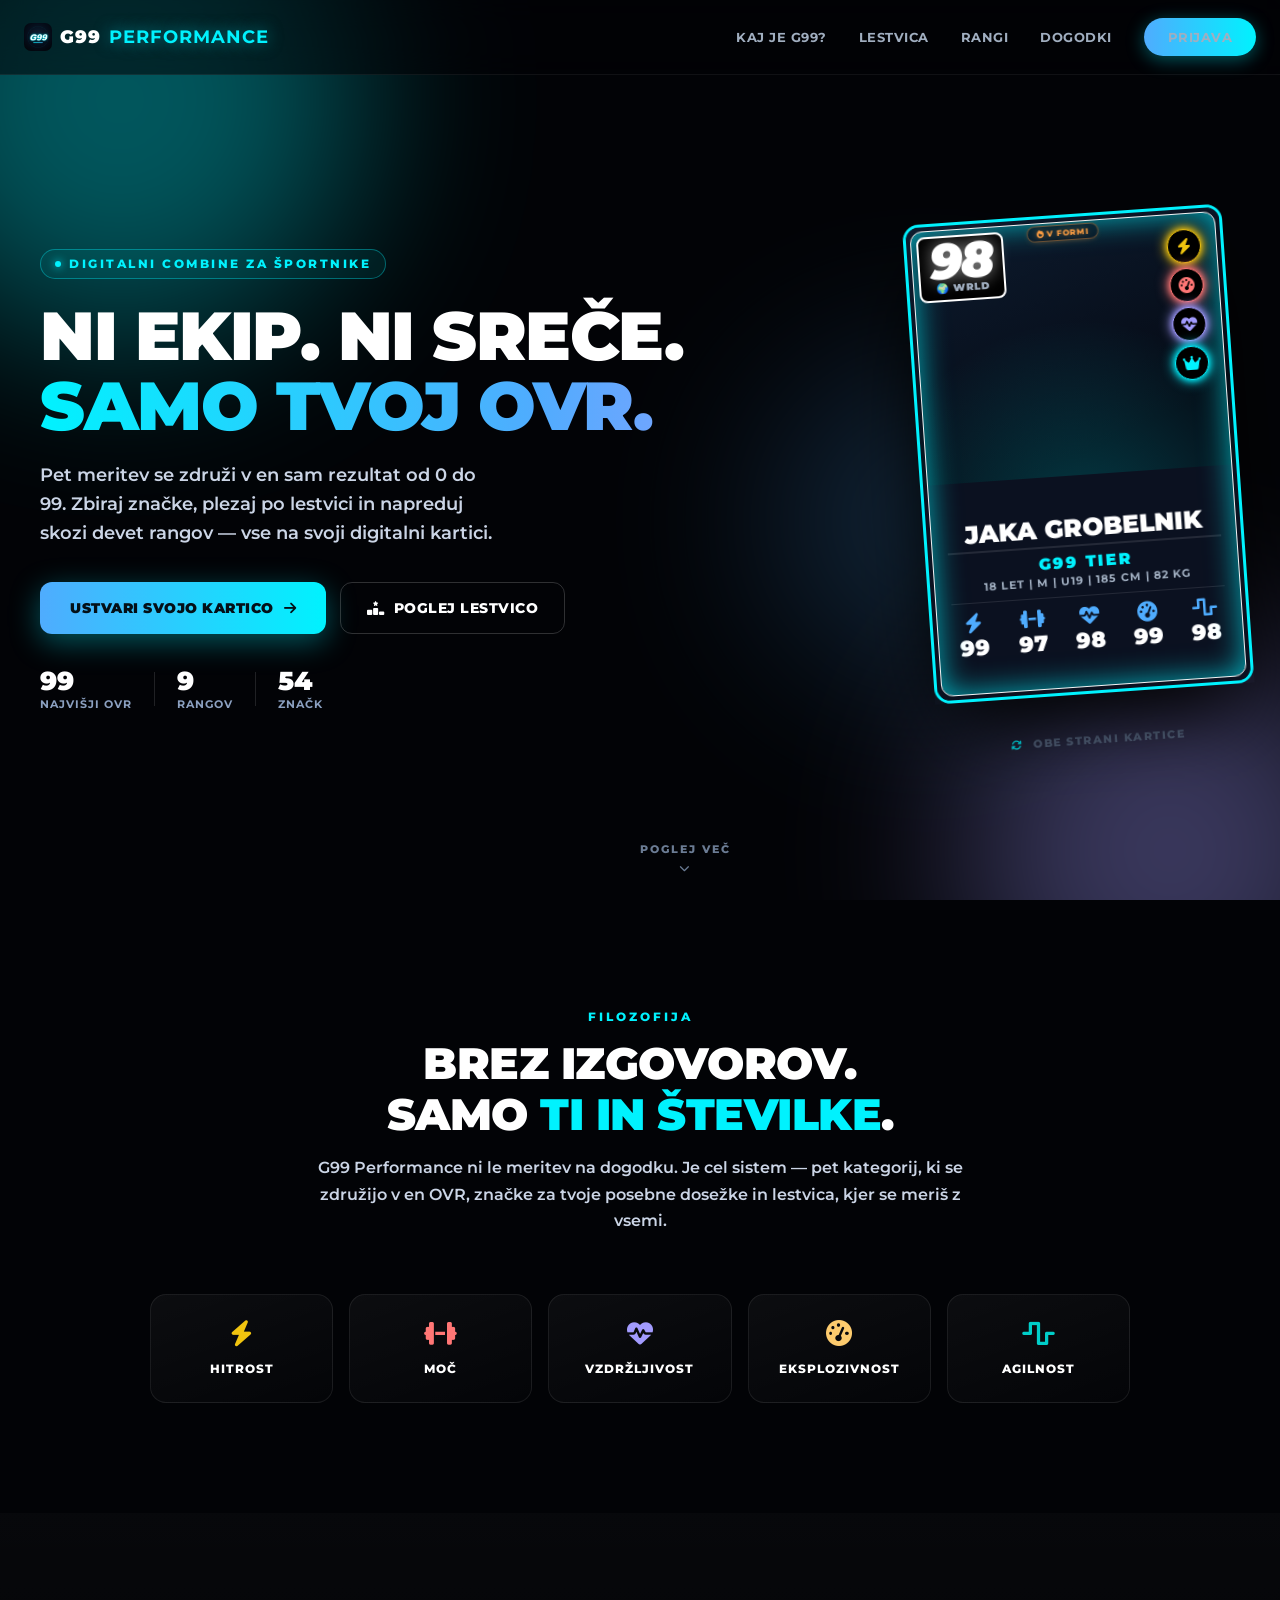
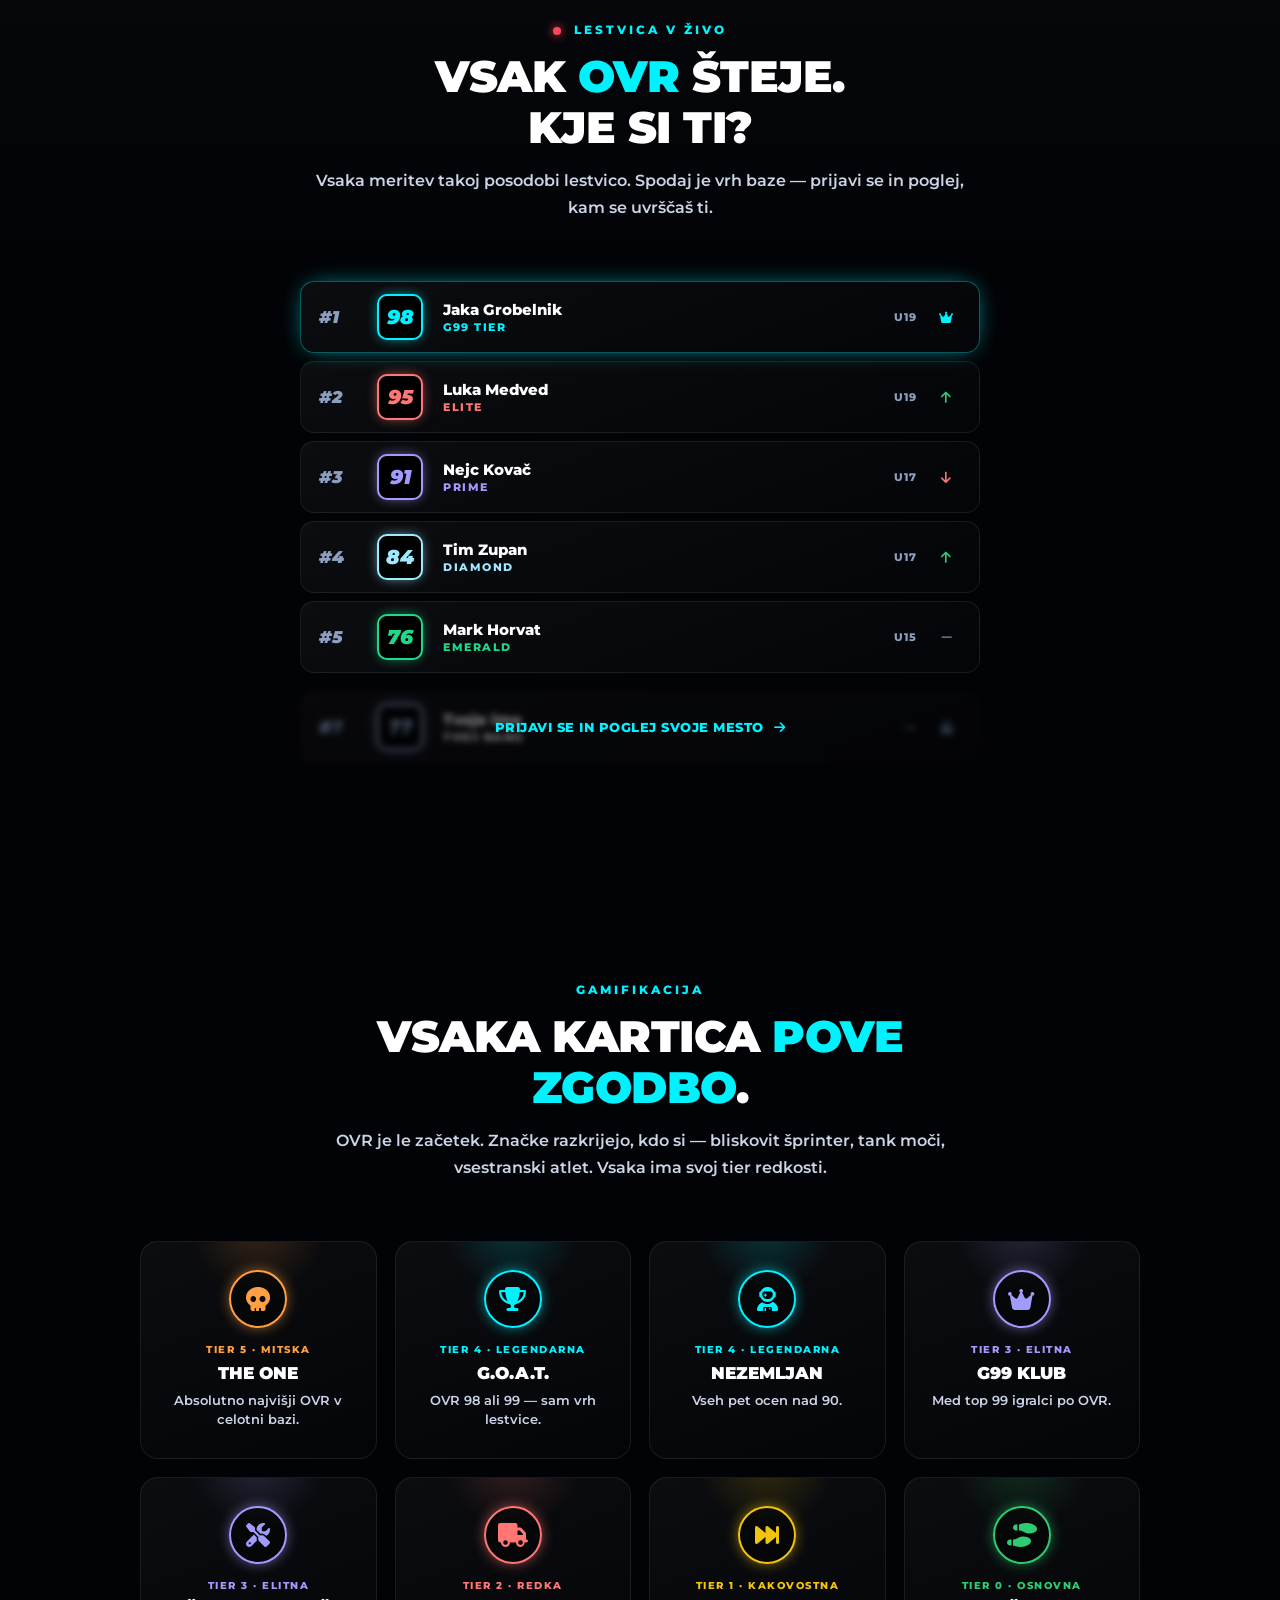
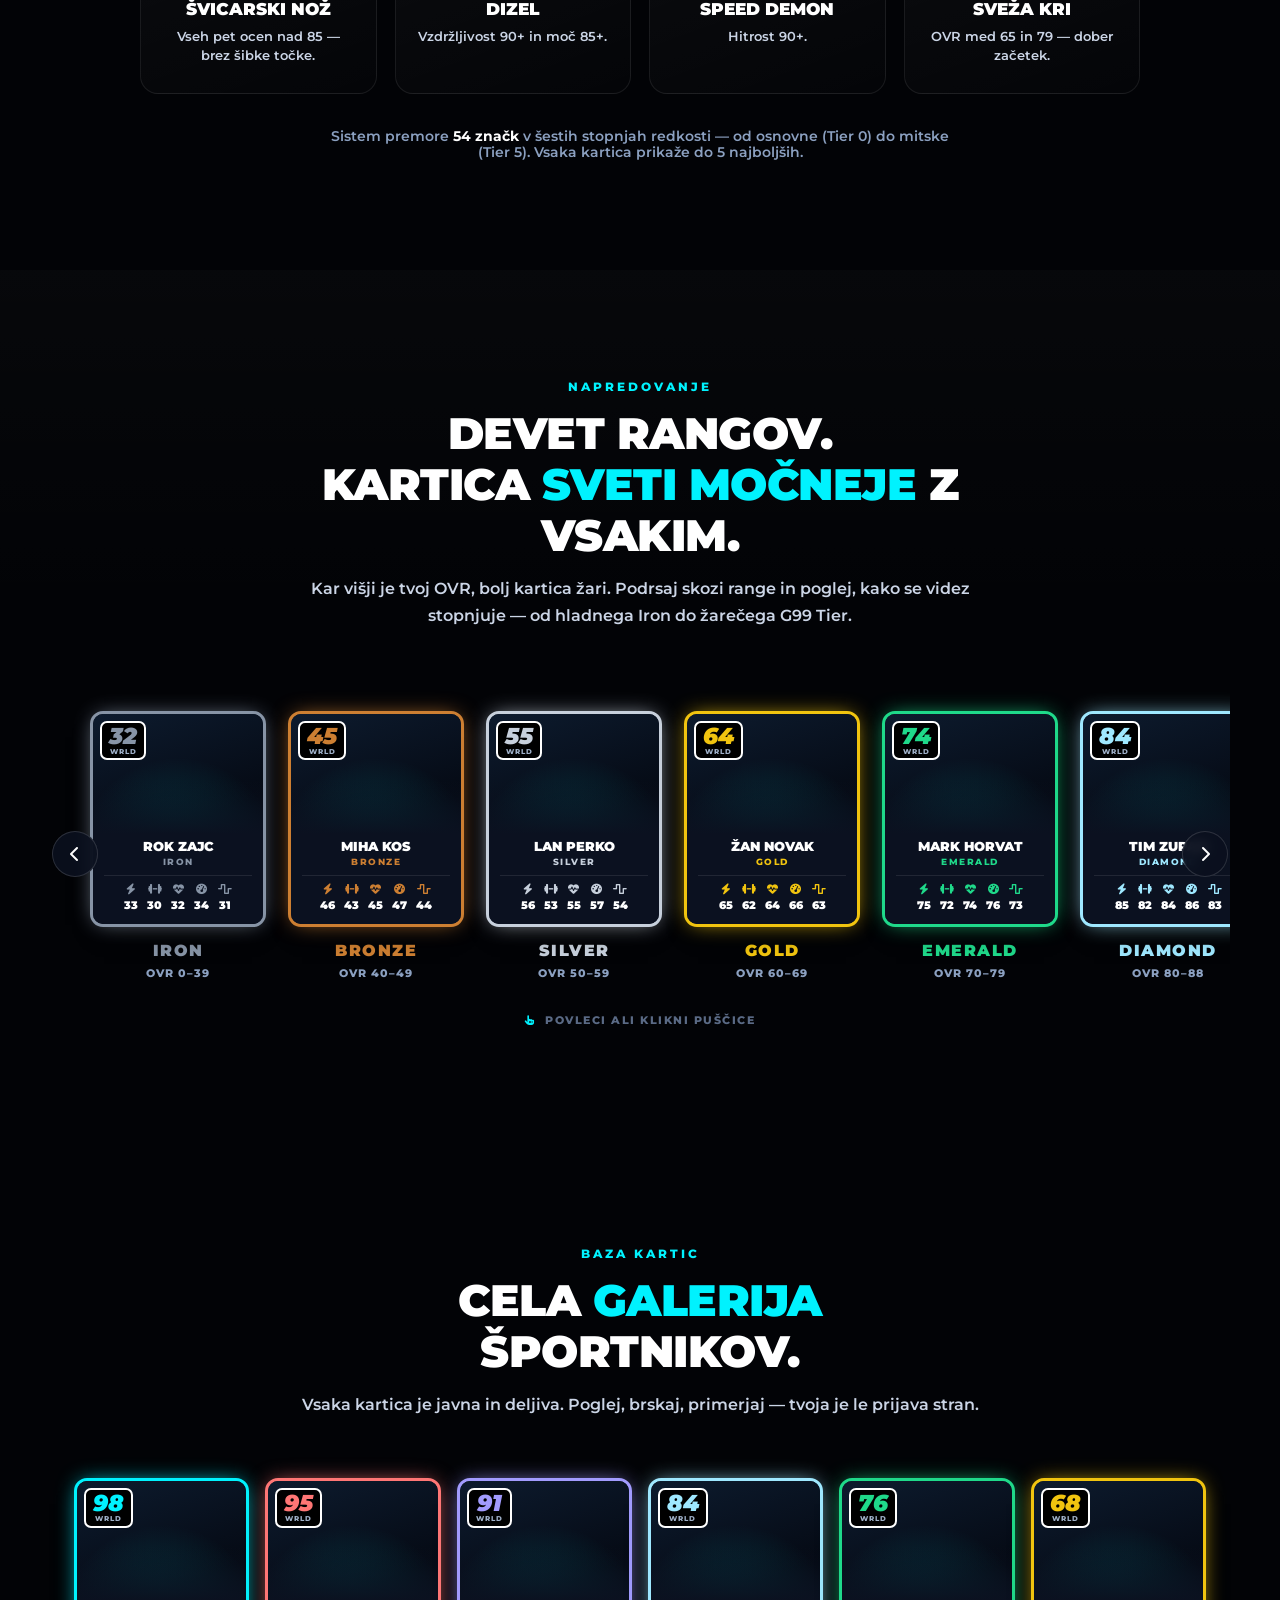
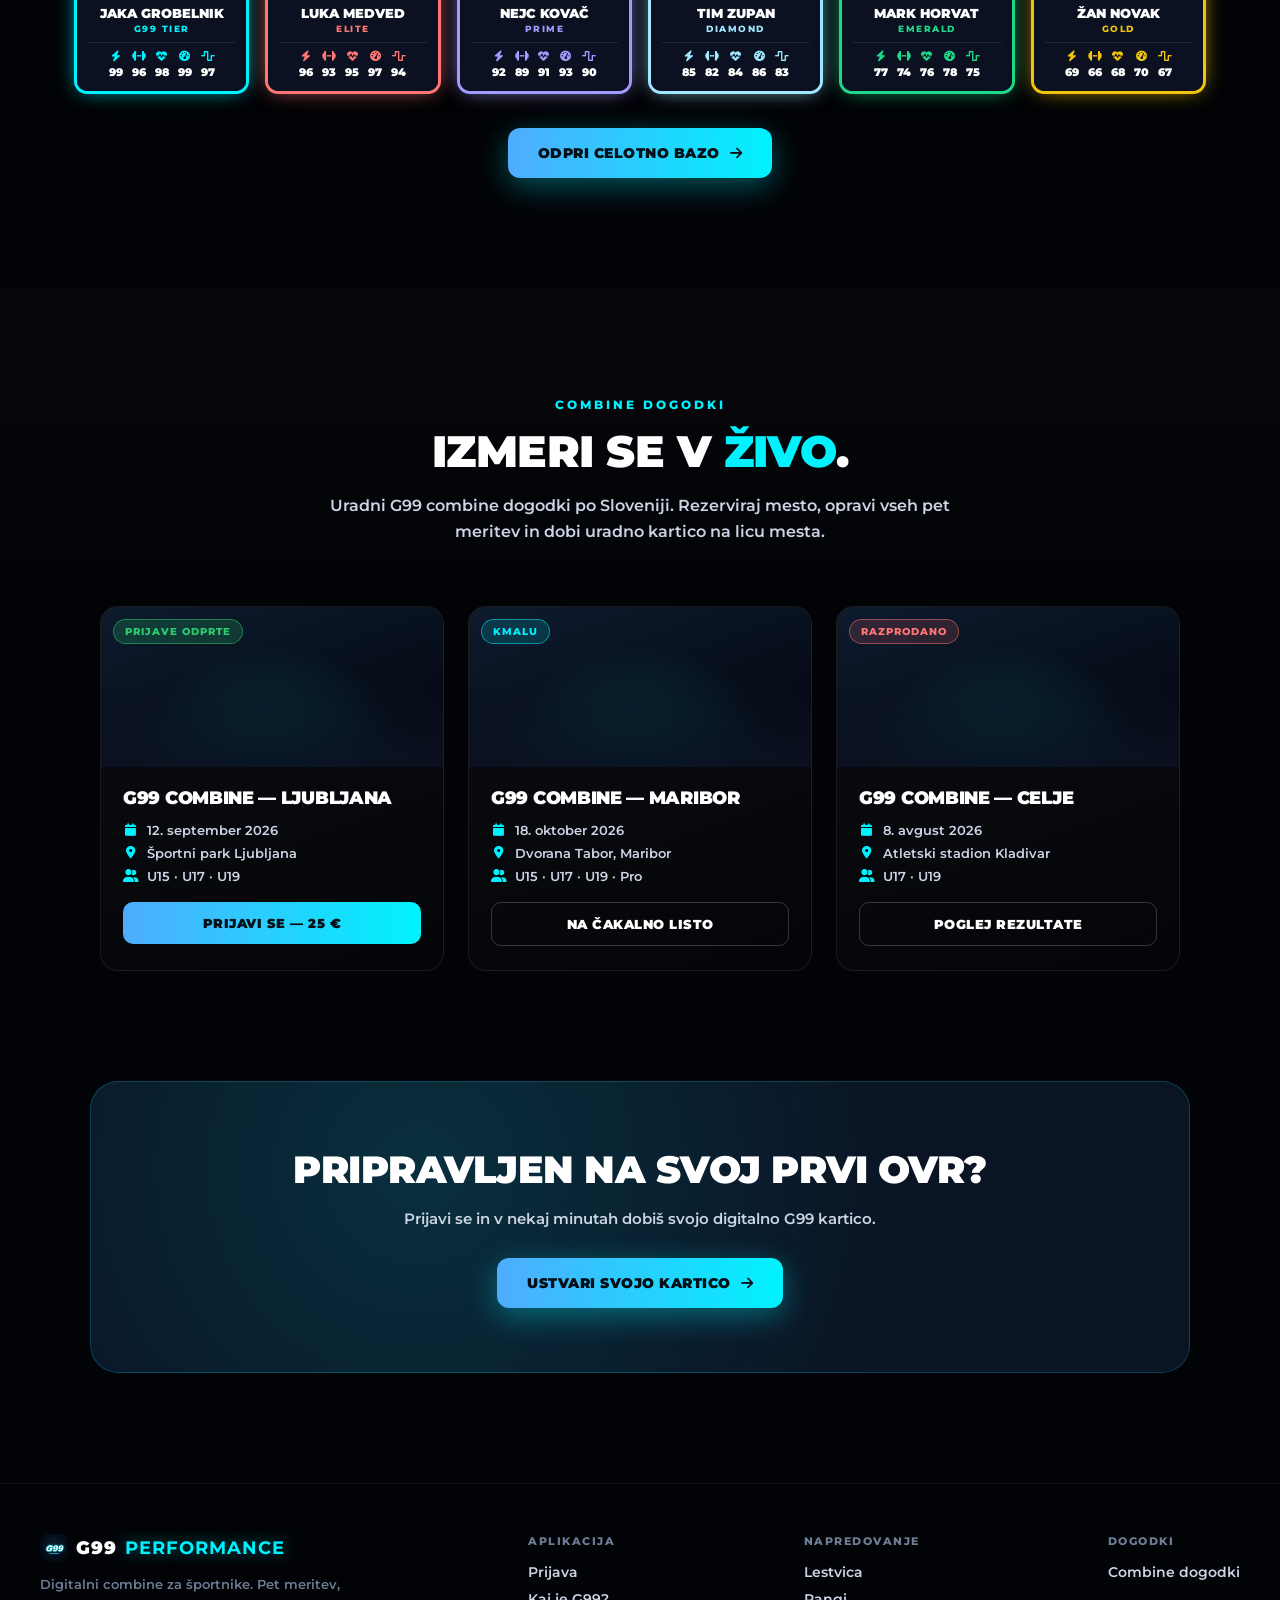
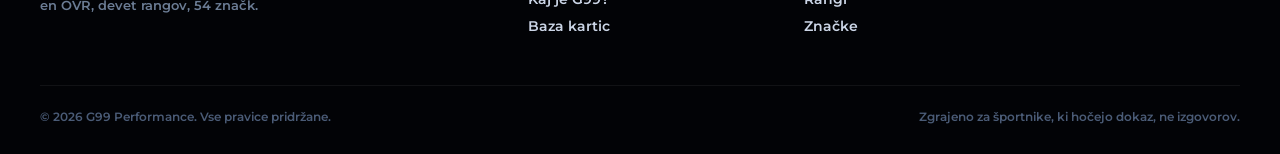
==== commit 80c258bf: "nov rank emerald" ====
--- a/index.html
+++ b/index.html
@@ -201,10 +201,10 @@
             </div>
             <div class="l-lestvica-row">
                 <div class="l-mesto">#5</div>
-                <div class="l-ovr-chip" style="--rb:var(--rang-platinum);">76</div>
+                <div class="l-ovr-chip" style="--rb:var(--rang-emerald);">76</div>
                 <div class="l-lestvica-ime">
                     <span class="ime">Mark Horvat</span>
-                    <span class="rank" style="color:var(--rang-platinum);">Platinum</span>
+                    <span class="rank" style="color:var(--rang-emerald);">Emerald</span>
                 </div>
                 <div class="l-lestvica-gen">U15</div>
                 <div class="l-lestvica-trend flat"><i class="fa-solid fa-minus"></i></div>
--- a/app.css
+++ b/app.css
@@ -20,7 +20,7 @@
     --rang-silver:   #c7d0dc;
     --rang-gold:     #f1c40f;
     --rang-diamond:  #9fe8ff;
-    --rang-platinum: #b7d3e0;
+    --rang-emerald:  #1fd98a;
     --rang-prime:    #a29bfe;
     --rang-elite:    #ff7675;
     --rang-g99:      #00f2fe;
@@ -190,8 +190,8 @@
         .rank-gold     { border-color: var(--rang-gold); animation: breathe-gold 3s infinite alternate ease-in-out; }
         .rank-gold .notranji-rob { border: 1px solid rgba(241,196,15,0.45); box-shadow: inset 0 0 11px rgba(241,196,15,0.3); }
 
-        .rank-platinum { border-color: var(--rang-platinum); animation: breathe-plat 2.85s infinite alternate ease-in-out; }
-        .rank-platinum .notranji-rob { border: 1px solid rgba(255,255,255,0.65); box-shadow: inset 0 0 17px rgba(183,211,224,0.55); }
+        .rank-emerald { border-color: var(--rang-emerald); animation: breathe-eme 2.85s infinite alternate ease-in-out; }
+        .rank-emerald .notranji-rob { border: 1px solid rgba(255,255,255,0.65); box-shadow: inset 0 0 17px rgba(31,217,138,0.55); }
 
         .rank-diamond  { border-color: var(--rang-diamond); animation: breathe-dia 2.7s infinite alternate ease-in-out; }
         .rank-diamond .notranji-rob { border: 1px solid rgba(255,255,255,0.6); box-shadow: inset 0 0 18px rgba(159,232,255,0.45); }
@@ -206,7 +206,7 @@
         .rank-g99 .notranji-rob { border: 1px solid rgba(255,255,255,0.95); box-shadow: inset 0 0 30px rgba(0,242,254,0.7); }
 
         @keyframes breathe-gold { 0% { box-shadow: 0 0 6px rgba(241,196,15,0.2); } 100% { box-shadow: 0 0 14px rgba(241,196,15,0.5); } }
-        @keyframes breathe-plat { 0% { box-shadow: 0 0 10px rgba(183,211,224,0.35); } 100% { box-shadow: 0 0 20px rgba(183,211,224,0.65); } }
+        @keyframes breathe-eme  { 0% { box-shadow: 0 0 10px rgba(31,217,138,0.35); } 100% { box-shadow: 0 0 20px rgba(31,217,138,0.65); } }
         @keyframes breathe-dia  { 0% { box-shadow: 0 0 10px rgba(159,232,255,0.3); } 100% { box-shadow: 0 0 21px rgba(159,232,255,0.6); } }
         @keyframes breathe-pri  { 0% { box-shadow: 0 0 12px rgba(162,155,254,0.35); } 100% { box-shadow: 0 0 25px rgba(162,155,254,0.65); } }
         @keyframes breathe-eli  { 0% { box-shadow: 0 0 14px rgba(255,118,117,0.4); } 100% { box-shadow: 0 0 30px rgba(255,118,117,0.72); } }
@@ -347,6 +347,37 @@
         @media (max-width: 620px) { .lestvica-mesto.stopnicke { transform: none; } }
 
         .galerija-grid { display: grid; grid-template-columns: repeat(auto-fill, minmax(260px, 1fr)); gap: 30px 25px; width: 100%; }
+
+        /* ============================================================
+           MODERNIZACIJA v3 (web + mobil): baza čez celo stran, lestvica
+           kot ločene plošče, Moja Kartica kot sredinski "hero".
+           Vse je vezano na body[data-pogled] (nastavi preklopiPogled),
+           NIČ funkcionalnega (ID-ji, onclick) se ne dotika.
+           ============================================================ */
+        /* Baza/lestvica/slava/sobe dobijo širši oder kot Moja Kartica (900px). */
+        body[data-pogled="baza"] .glavni-kontejner.prikaz-nacin,
+        body[data-pogled="lestvica"] .glavni-kontejner.prikaz-nacin,
+        body[data-pogled="slava"] .glavni-kontejner.prikaz-nacin,
+        body[data-pogled="sobe"] .glavni-kontejner.prikaz-nacin { max-width: 1480px; }
+
+        /* BAZA: gostejša mreža, ki zapolni stran kot prava kolekcija. */
+        #panelBaza .galerija-grid { grid-template-columns: repeat(auto-fill, minmax(228px, 1fr)); gap: 26px 22px; }
+
+        /* Filtri kot prefinjen stekleni pas (namesto raztresenih kontrol). */
+        #panelBaza .galerija-filtri, #panelLestvica .galerija-filtri {
+            background: var(--g99-plast-bg); border: 1px solid var(--g99-plast-rob);
+            border-radius: 16px; padding: 13px 16px; }
+
+        /* MOJA KARTICA kot sredinski hero: kartica na sredini, panel pod njo.
+           Scope na data-pogled="prikaz", da NE spremeni postavitve v načinu Vnos
+           (kjer sta obrazec + predogled kartice namenoma eden ob drugem). */
+        body[data-pogled="prikaz"] #panelPrikaz { flex-direction: column; align-items: center; }
+
+        /* LESTVICA: vsaka kategorija je svoja "plošča" - drugačen občutek kot baza. */
+        #panelLestvica .lestvica-sekcija {
+            background: var(--g99-plast-bg); border: 1px solid var(--g99-plast-rob);
+            border-radius: 20px; padding: 24px 24px 32px; margin-bottom: 26px; }
+        #panelLestvica .galerija-grid { grid-template-columns: repeat(auto-fill, minmax(210px, 1fr)); gap: 24px 18px; }
         
         .atlet-vrstica-container { perspective: 1200px; width: 100%; height: 400px; background: transparent; cursor: pointer; position: relative; }
         .atlet-vrstica-flipper { position: relative; width: 100%; height: 100%; transition: transform 0.6s cubic-bezier(0.25, 0.8, 0.25, 1); transform-style: preserve-3d;}
@@ -705,7 +736,7 @@
 
         /* Stopnje foila (višji rang = močnejši, bolj mavričen lesk) */
         .foil-t1 { --foil-op: 0.30; --foil-barva: 0.05; --foil-blend: soft-light; }  /* Iron-Silver */
-        .foil-t2 { --foil-op: 0.45; --foil-barva: 0.09; --foil-blend: soft-light; }  /* Gold-Platinum */
+        .foil-t2 { --foil-op: 0.45; --foil-barva: 0.09; --foil-blend: soft-light; }  /* Gold-Emerald */
         .foil-t3 { --foil-op: 0.62; --foil-barva: 0.19; --foil-blend: color-dodge; } /* Diamond-Prime */
         .foil-t4 { --foil-op: 0.80; --foil-barva: 0.30; --foil-blend: color-dodge; } /* Elite / G99 */
 
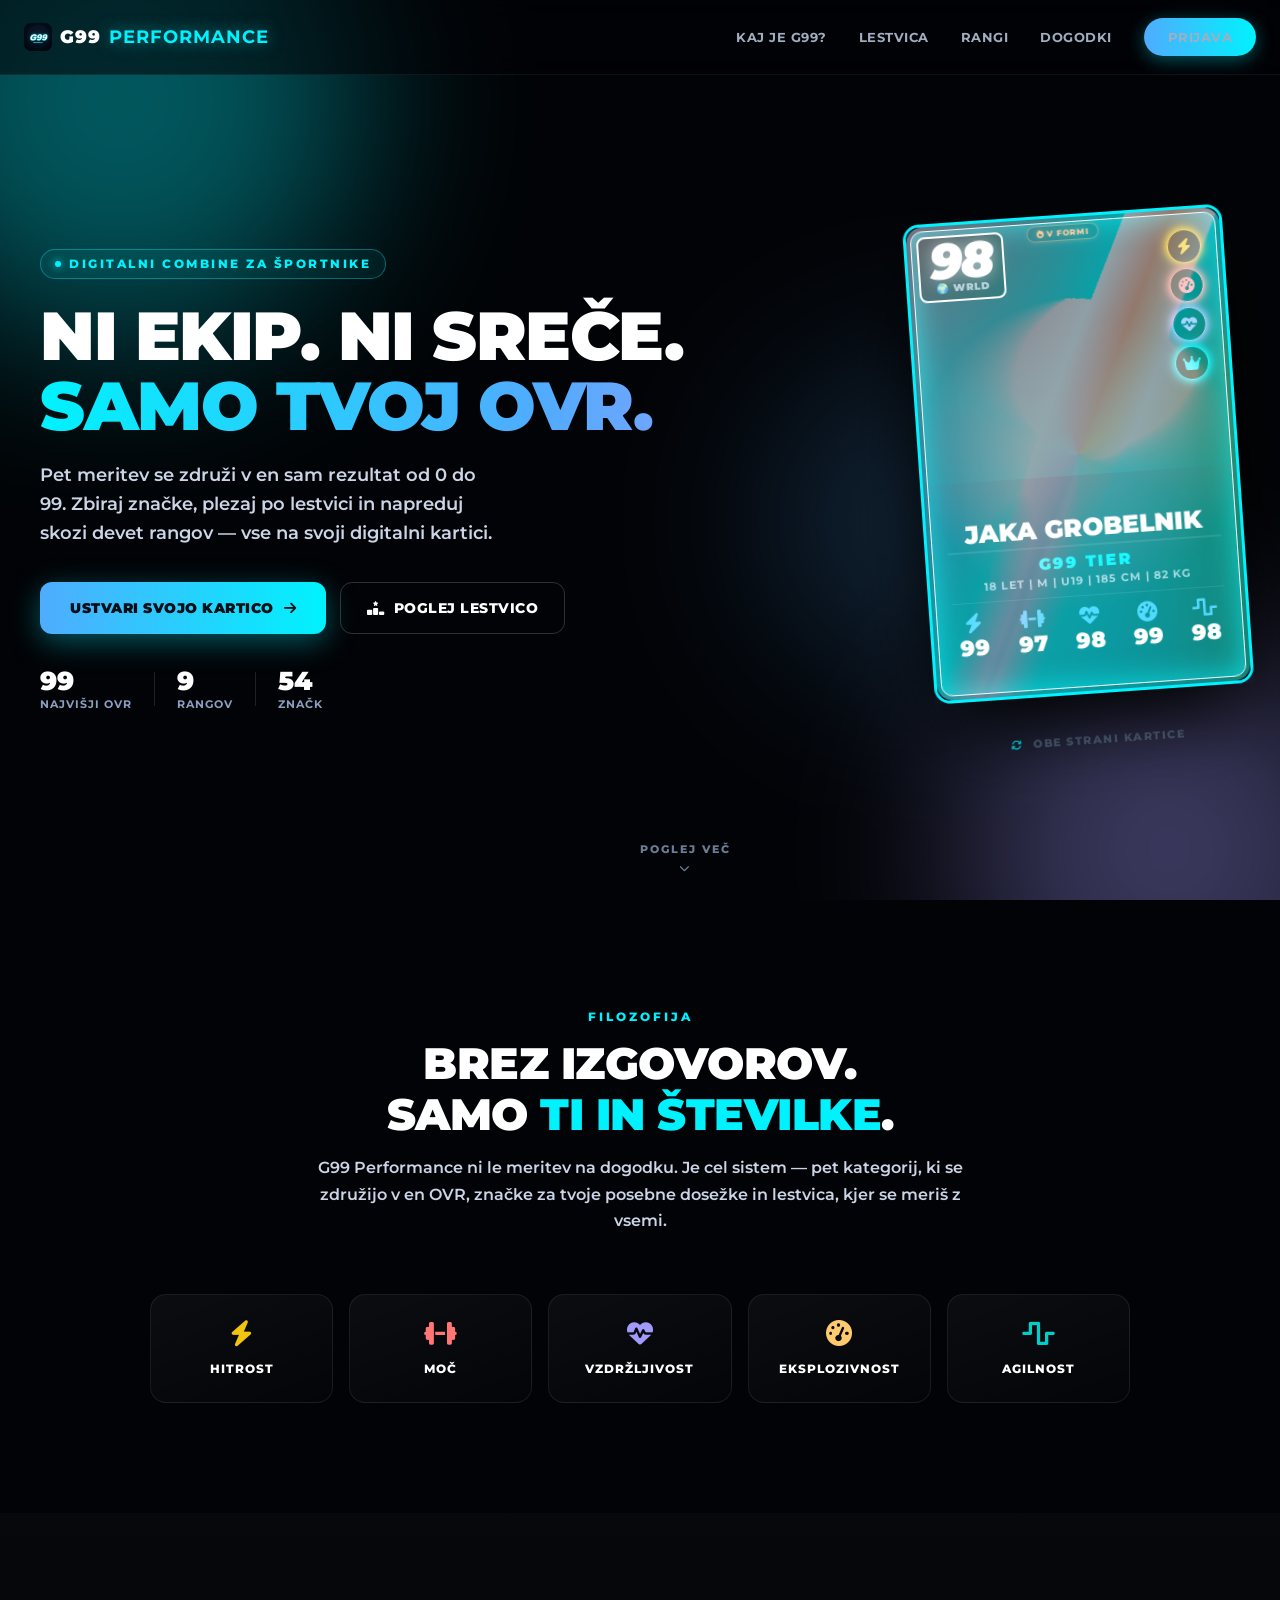
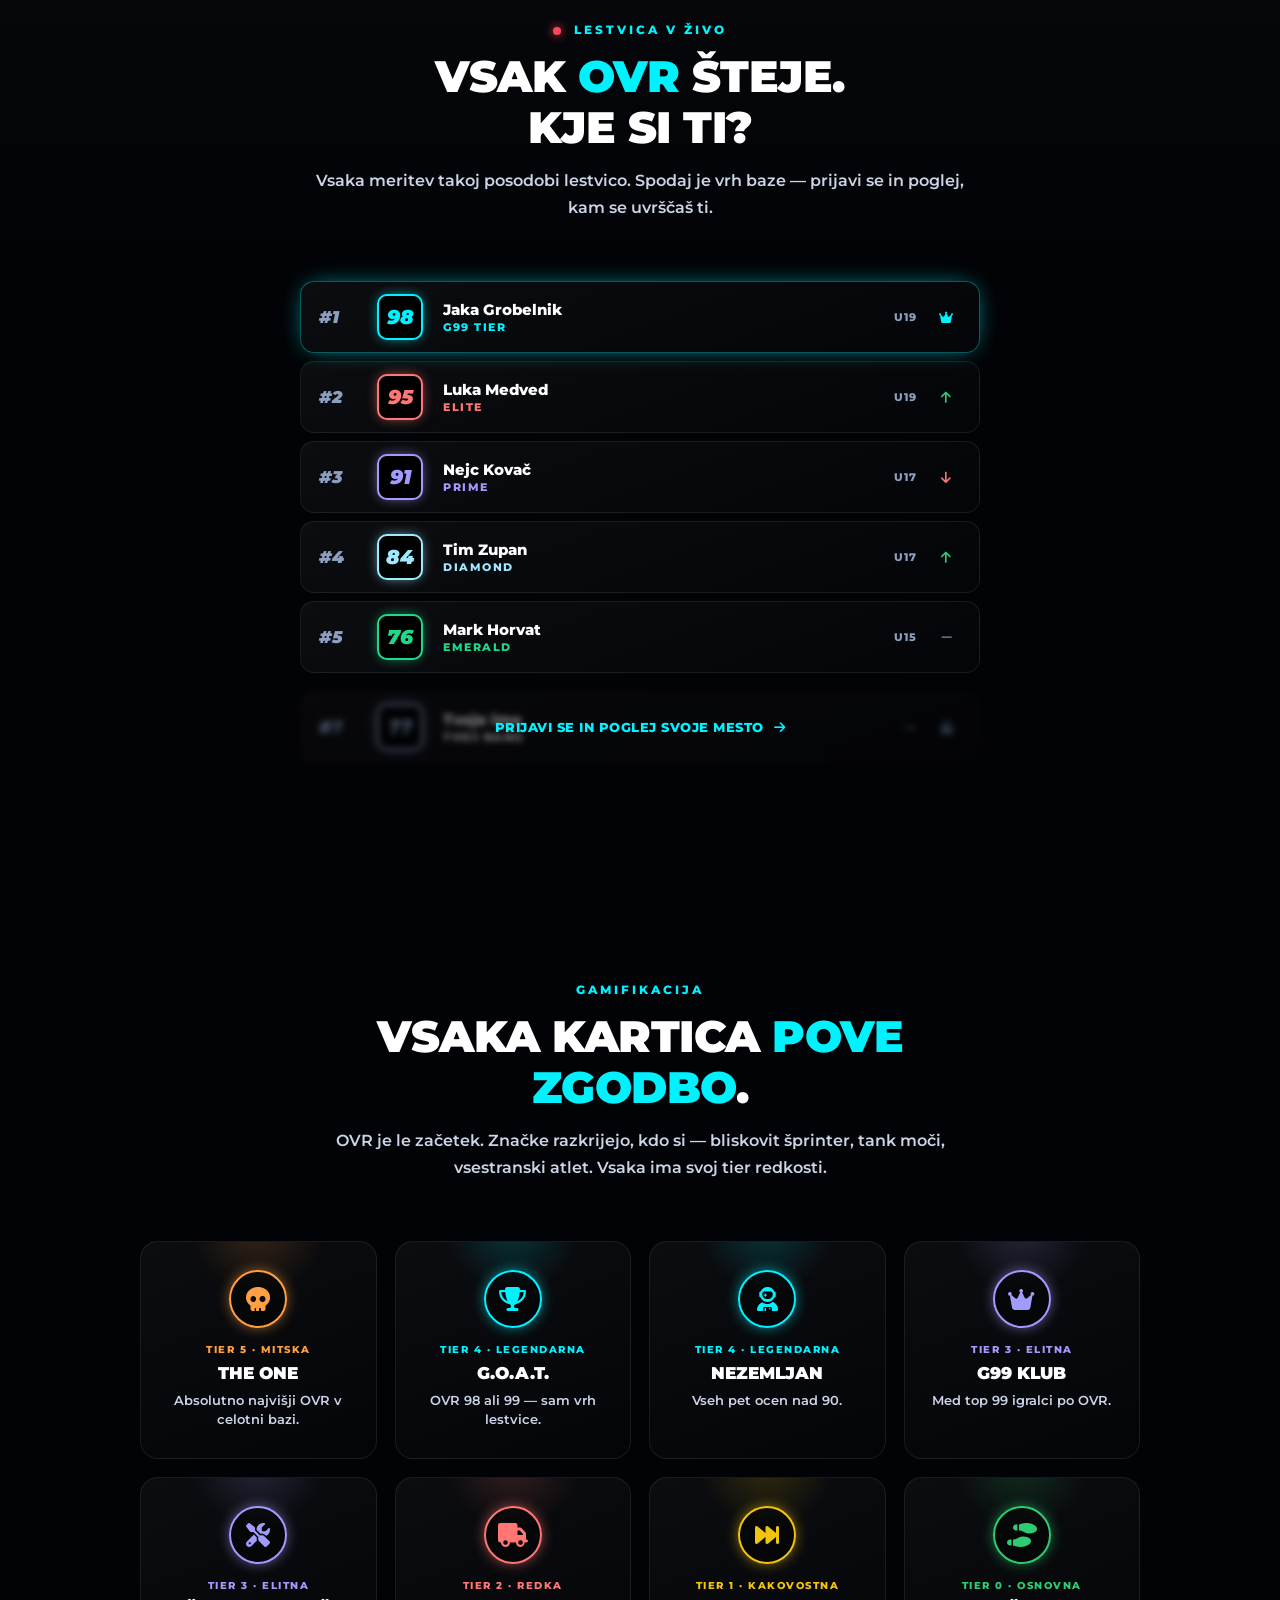
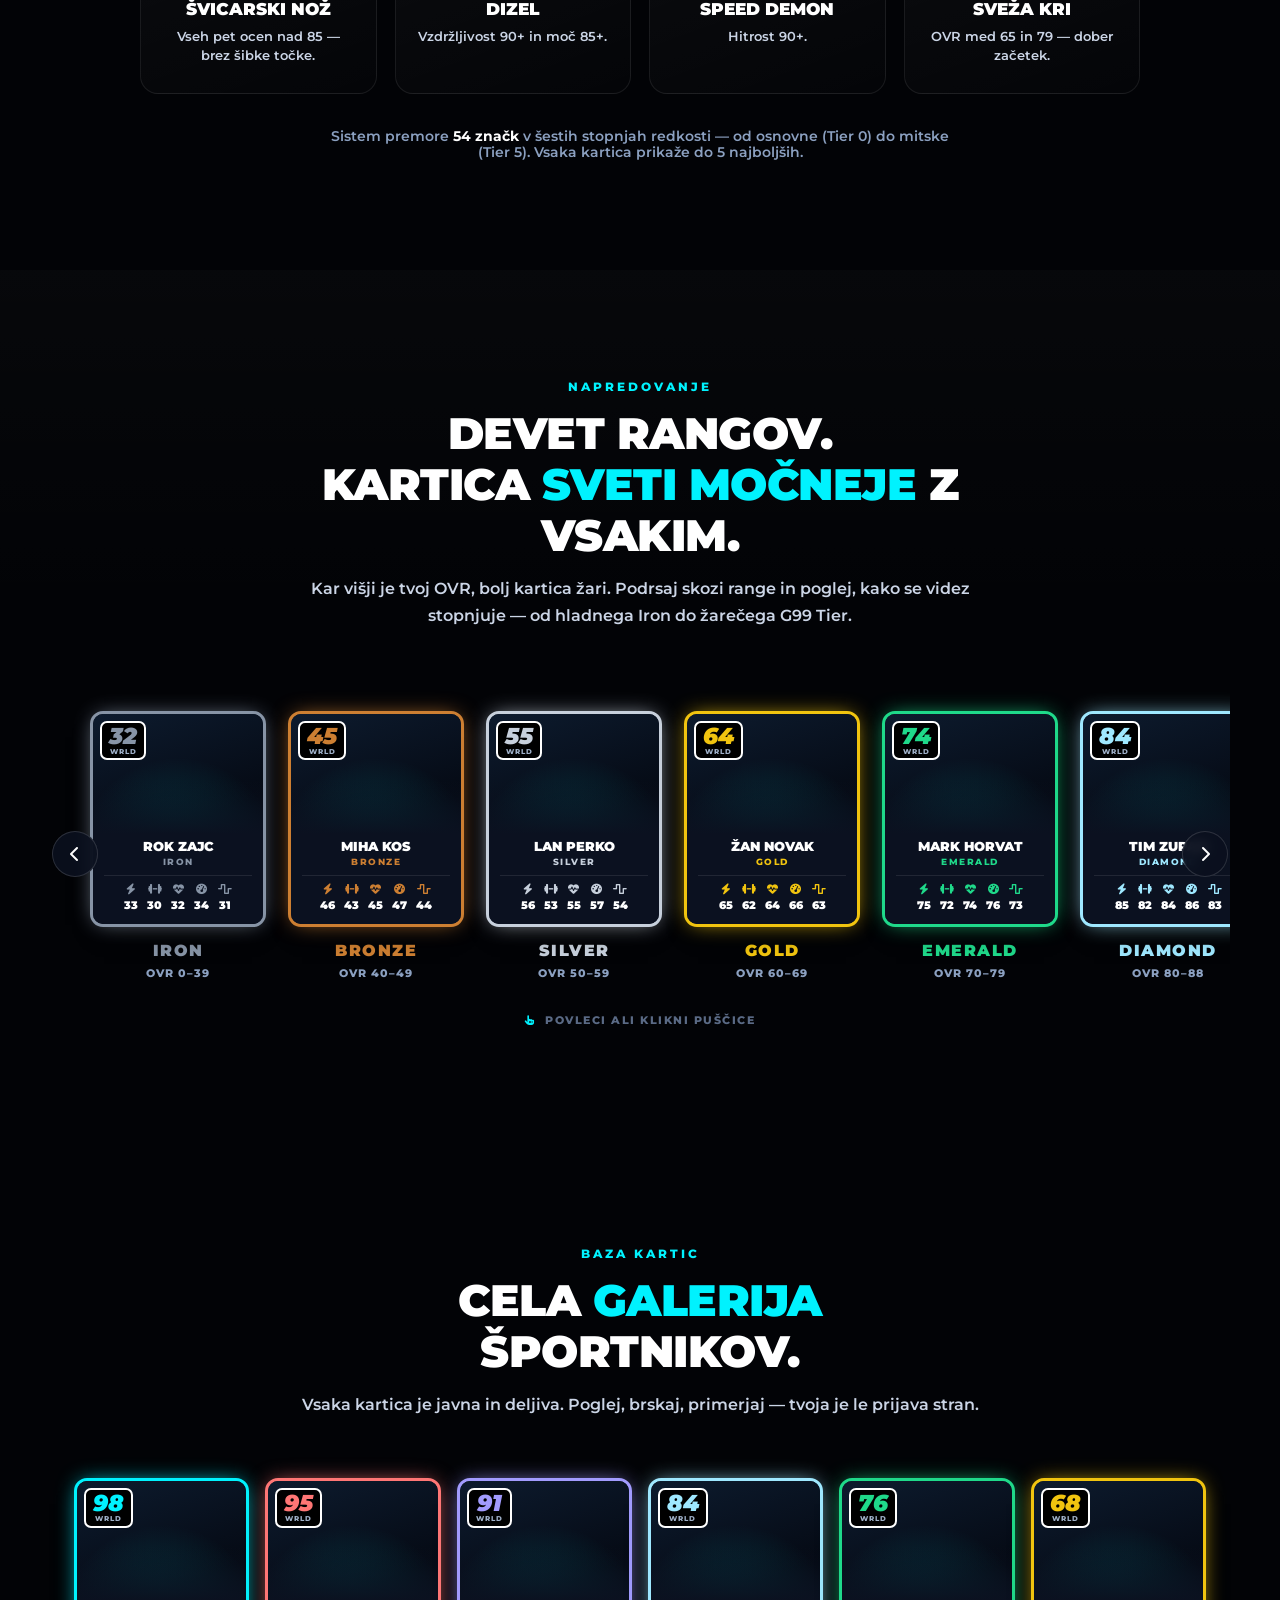
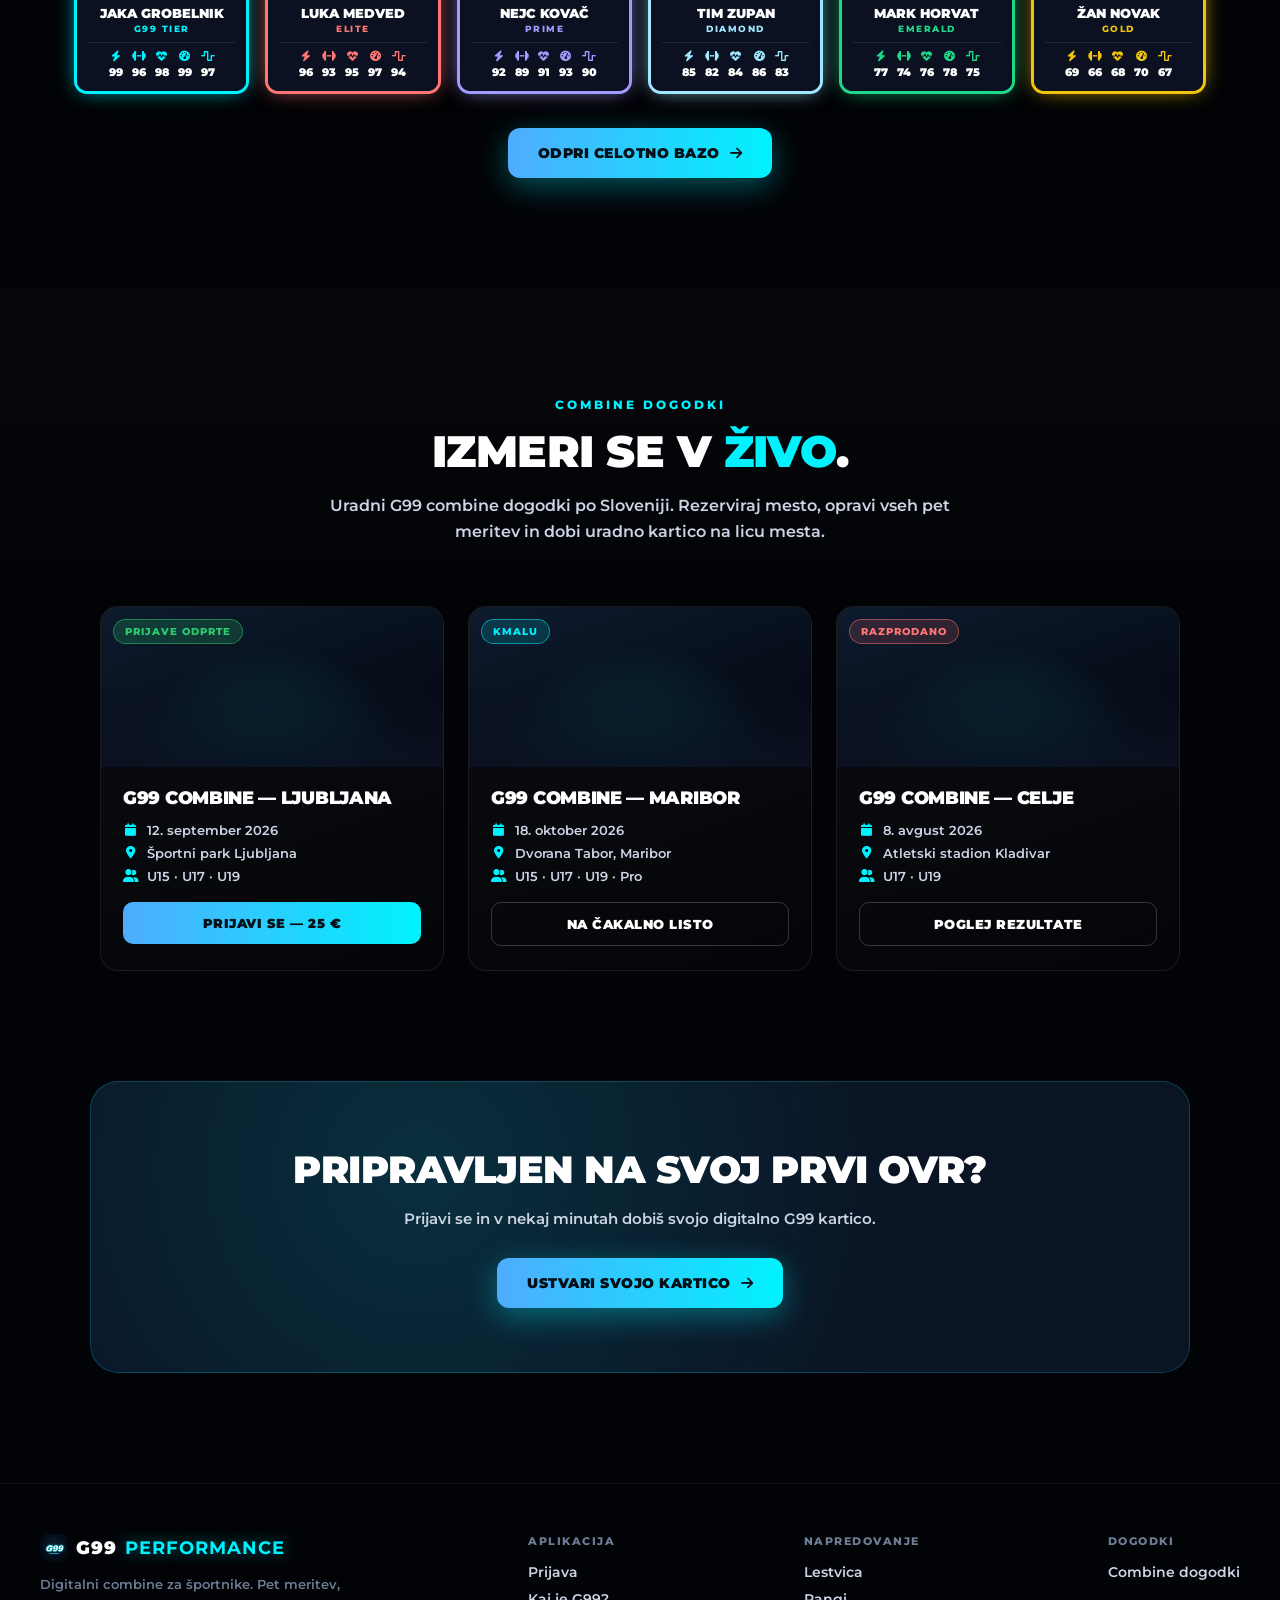
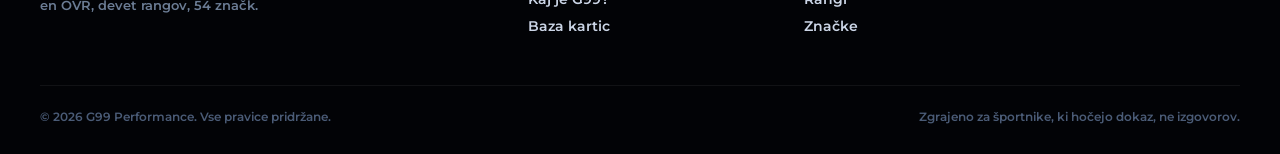
==== commit 5fd9ea04: "velik updajt foil in kartic" ====
--- a/index.html
+++ b/index.html
@@ -14,6 +14,7 @@
      100% enake kot v pravi aplikaciji (en vir resnice, glej CLAUDE.md pravilo #2). -->
 <link rel="stylesheet" href="app.css">
 <link rel="stylesheet" href="landing.css">
+<link rel="stylesheet" href="holo.css">
 </head>
 <body class="landing">
 
@@ -70,6 +71,7 @@
                             <div class="fifa-kartica rank-g99 ima-foil foil-t4" style="margin:0;">
                                 <div class="notranji-rob"></div>
                                 <div class="foil-plast"></div>
+                                <div class="holo-plast holo-live holo-g99"></div>
                                 <div class="g99-pulsing-glow" style="display:block;"></div>
                                 <div class="slika-atleta-bg l-foto l-foto-hero"></div>
 
@@ -111,6 +113,7 @@
                             <div class="kb-monogram-ovoj"><div class="kb-monogram">G99</div></div>
                             <div class="kb-navpicni">Performance</div>
                             <div class="foil-plast foil-plast-back"></div>
+                            <div class="holo-plast holo-live holo-back holo-g99"></div>
                             <div class="kb-glava">
                                 <div class="kb-rang" style="color:#00f2fe;">G99 TIER</div>
                                 <div class="kb-ovr" style="color:#00f2fe;">98</div>
--- a/app.css
+++ b/app.css
@@ -38,9 +38,28 @@
         .exporting .znacka-krog { box-shadow: none !important; }
         .exporting .stat-diff, .exporting .ovr-diff, .exporting .history-nav { display: none !important; }
 
-        .prijava-kontejner { background: var(--g99-plast-bg); max-width: 400px; width: 100%; padding: 30px; border-radius: 20px; box-shadow: 0 10px 40px rgba(0,0,0,0.8); border: 1px solid var(--g99-plast-rob); text-align: center; }
-        .prijava-kontejner h2 { color: #4facfe; margin-bottom: 20px; text-transform: uppercase; font-weight: 900; }
         .prijava-skupina { margin-bottom: 15px; text-align: left; }
+
+        /* ===== PRIJAVNI ZASLON kot landing "epic" hero ===== */
+        #panelPrijava { max-width: none; width: 100%; min-height: 100vh; background: transparent;
+            border: none; box-shadow: none; border-radius: 0; padding: 40px 20px;
+            display: flex; flex-direction: column; align-items: center; justify-content: center;
+            position: relative; overflow: hidden; }
+        .pr-glow { position: absolute; inset: 0; z-index: 0; pointer-events: none; }
+        .pr-blob { position: absolute; border-radius: 50%; filter: blur(90px); opacity: 0.35; }
+        .pr-blob-1 { width: 460px; height: 460px; background: #00f2fe; top: -130px; left: -110px; animation: prDrift 18s ease-in-out infinite alternate; }
+        .pr-blob-2 { width: 420px; height: 420px; background: #a29bfe; bottom: -150px; right: -100px; animation: prDrift 22s ease-in-out infinite alternate -4s; }
+        .pr-blob-3 { width: 300px; height: 300px; background: #1fd98a; top: 44%; left: 58%; opacity: 0.2; animation: prDrift 15s ease-in-out infinite alternate -8s; }
+        @keyframes prDrift { 0% { transform: translate(0,0) scale(1); } 100% { transform: translate(36px,-28px) scale(1.12); } }
+        .pr-brand { position: relative; z-index: 2; display: flex; align-items: center; gap: 9px; font-weight: 900; font-size: 18px; letter-spacing: 1px; color: #fff; margin-bottom: 26px; }
+        .pr-brand img { width: 30px; height: 30px; border-radius: 8px; }
+        .pr-brand b { color: #00f2fe; text-shadow: 0 0 16px rgba(0,242,254,0.5); }
+        .pr-naslov { position: relative; z-index: 2; font-size: clamp(30px, 6vw, 50px); font-weight: 900; text-transform: uppercase; letter-spacing: -1px; text-align: center; line-height: 1.05; color: #fff; margin: 0 0 12px; }
+        .pr-podnaslov { position: relative; z-index: 2; color: var(--g99-tekst-sek); font-size: 14.5px; font-weight: 600; text-align: center; margin: 0 0 30px; max-width: 430px; }
+        .pr-card { position: relative; z-index: 2; width: 100%; max-width: 400px; background: var(--g99-plast-bg);
+            border: 1px solid var(--g99-plast-rob); border-radius: 20px; padding: 28px 26px;
+            box-shadow: 0 24px 70px -24px rgba(0,0,0,0.85); text-align: left; }
+        .pr-card .gumb { width: 100%; }
         
         #g99-aplikacija { display: none; width: 100%; flex-direction: column; align-items: center; }
 
@@ -51,6 +70,9 @@
         .preklop-gumb i { margin-right: 6px; }
         .nav-vec-gumb { display: none; } /* na PC je vse že v vrstici, gumb "Več" ni potreben */
         .nav-vec-meni { display: contents; } /* na PC brez efekta - gumbi ostanejo naravnost v pill-vrstici */
+        .nav-grupa { display: contents; } /* na PC skupine ne vplivajo - gumbi tečejo v vrstici */
+        .nav-vec-odjava { display: none; } /* Odjava v Več meniju je samo za telefon (na PC je gumb zgoraj levo) */
+        .nav-nastavitve { display: none; } /* Nastavitve (jezik+način) v Več so samo za telefon */
 
         /* ===== MOBILNA SPODNJA NAVIGACIJA (tab-bar) =====
            Ista vrstica (isti ID-ji/onclick kot na PC) se pod 768px preseli na dno
@@ -94,18 +116,68 @@
             }
             .nav-vec-meni .preklop-gumb i { margin-right: 0; font-size: 15px; width: 18px; text-align: center; }
             .nav-vec-meni .preklop-gumb.aktivno { background: rgba(0,242,254,0.12); color: #00f2fe; box-shadow: none; }
+
+            /* Skupini levo/desno sta flex:1, Moja Kartica je fiksna med njima -> VEDNO
+               na sredini, ne glede na to, ali je Vnos viden (admin) ali ne (športnik). */
+            .nav-grupa { display: flex; flex: 1; min-width: 0; align-items: stretch; justify-content: space-around; }
+            .pogled-preklopnik #gumbPrikaz { flex: 0 0 auto; color: #8ba3c4; padding: 6px 12px; }
+            /* Moja Kartica = dvignjen žareč cyan krog (FAB); glyf je centriran (display:flex),
+               zato ikona ni več popačena. */
+            .pogled-preklopnik #gumbPrikaz i {
+                display: flex; align-items: center; justify-content: center;
+                width: 50px; height: 50px; border-radius: 50%; margin: -22px auto 0; font-size: 22px !important;
+                background: linear-gradient(135deg, #4facfe, #00f2fe); color: #041018;
+                box-shadow: 0 6px 18px rgba(0,242,254,0.45); border: 3px solid var(--g99-ozadje);
+                transition: box-shadow 0.25s, transform 0.25s;
+            }
+            .pogled-preklopnik #gumbPrikaz.aktivno { color: #00f2fe; text-shadow: none; }
+            .pogled-preklopnik #gumbPrikaz.aktivno i { box-shadow: 0 8px 26px rgba(0,242,254,0.72); transform: translateY(-2px); filter: none; }
+
+            /* Odjava v Več meniju (samo telefon), rdečkast poudarek. */
+            #gumbOdjavaVec { display: flex; color: #ff8f8f; }
+            #gumbOdjavaVec:hover { background: rgba(255,118,117,0.12); }
+
+            /* Vrhnja letev razbremenjena: brez branda, brez gumba Odjava, brez SI/EN in
+               brez preklopnika načina - JEZIK in NAČIN sta preseljena v "Nastavitve"
+               znotraj menija Več (glej window.razporediNastavitve). */
+            .app-oznaka { display: none; }
+            #btnOdjavaTekst { display: none !important; }
+            .jezikovni-meni, .mode-switch-wrapper { display: none; } /* privzeto skrita na vrhu */
+
+            /* NASTAVITVE v meniju Več: naslov + preseljena jezik in način (centrirano). */
+            .nav-nastavitve { display: flex; flex-direction: column; align-items: center; gap: 10px;
+                margin-top: 6px; padding-top: 10px; border-top: 1px solid rgba(255,255,255,0.08); }
+            .nav-nastavitve-naslov { align-self: flex-start; font-size: 9px; font-weight: 800; letter-spacing: 1.5px; text-transform: uppercase; color: #6b7c94; padding: 0 4px; }
+            #navNastavitve .jezikovni-meni { display: flex; position: static; justify-content: center; gap: 8px; }
+            #navNastavitve .mode-switch-wrapper { display: inline-flex; margin: 0; transform: none; width: auto; justify-content: center; padding: 5px 10px; gap: 6px; }
+            #navNastavitve .mode-switch-label { font-size: 10px; letter-spacing: 0.4px; }
+            #navNastavitve .switch { width: 40px; height: 22px; margin: 0 2px; }
+            #navNastavitve .slider:before { height: 14px; width: 14px; }
+            #navNastavitve input:checked + .slider:before { transform: translateX(18px); }
+            .nav-vec-meni { min-width: 244px; max-width: calc(100vw - 20px); } /* širše, da se nastavitve v celoti vidijo */
+
+            /* MOJA KARTICA: kartica pomanjšana, da je CELA vidna nad navigacijo. Negativna
+               spodnja meja izniči prazen prostor, ki ga scale pusti (layout ostane tesen). */
+            body[data-pogled="prikaz"] #karticaTiltOvoj { transform: scale(0.84); transform-origin: top center; margin-bottom: -78px; }
+            /* Kartica sledi prstu (tilt) tudi na dotik - drsanje po kartici ne premakne strani. */
+            body[data-pogled="prikaz"] #karticaTiltOvoj { touch-action: none; }
+            /* Med izvozom slike pomanjšanje izničimo, da PNG kartice ni scalan/popačen. */
+            body.exporting #karticaTiltOvoj { transform: none !important; margin-bottom: 0 !important; }
         }
         
-        .mode-switch-wrapper { display: flex; align-items: center; justify-content: center; gap: 10px; margin-bottom: 25px; background: #111d35; padding: 8px 20px; border-radius: 30px; border: 1px solid #1e3a5f; box-shadow: 0 4px 15px rgba(0,0,0,0.5); }
-        .mode-switch-label { font-weight: 900; font-size: 12px; color: #a0aec0; transition: 0.3s; text-transform: uppercase; letter-spacing: 1px; cursor: pointer;}
-        .mode-switch-label.active { color: #4facfe; text-shadow: 0 0 10px rgba(79,172,254,0.5); }
-        .switch { position: relative; display: inline-block; width: 44px; height: 24px; margin: 0 5px;}
+        /* GLOBAL/LOCAL preklopnik - moderniziran v landing "glassy" slog, da se vklopi
+           v celotno app (ni več ločena temna škatla). GLOBAL = cyan, LOCAL = emerald. */
+        .mode-switch-wrapper { display: inline-flex; align-items: center; justify-content: center; gap: 10px; margin: 0 auto 22px; padding: 6px 16px; border-radius: 30px;
+            background: var(--g99-plast-bg); border: 1px solid var(--g99-plast-rob); backdrop-filter: blur(8px); -webkit-backdrop-filter: blur(8px); }
+        .mode-switch-label { font-weight: 900; font-size: 11.5px; color: #6b7c94; transition: 0.3s; text-transform: uppercase; letter-spacing: 1px; cursor: pointer;}
+        #lblGlobal.active { color: #00f2fe; text-shadow: 0 0 10px rgba(0,242,254,0.5); }
+        #lblLocal.active { color: #1fd98a; text-shadow: 0 0 10px rgba(31,217,138,0.5); }
+        .switch { position: relative; display: inline-block; width: 44px; height: 24px; margin: 0 3px;}
         .switch input { opacity: 0; width: 0; height: 0; }
-        .slider { position: absolute; cursor: pointer; top: 0; left: 0; right: 0; bottom: 0; background-color: #334155; transition: .4s; border-radius: 34px; border: 2px solid #1e3a5f; }
-        .slider:before { position: absolute; content: ""; height: 16px; width: 16px; left: 2px; bottom: 2px; background-color: #4facfe; transition: .4s; border-radius: 50%; box-shadow: 0 0 5px rgba(79, 172, 254, 0.8); }
-        input:checked + .slider { background-color: #334155; }
+        .slider { position: absolute; cursor: pointer; top: 0; left: 0; right: 0; bottom: 0; background-color: rgba(255,255,255,0.06); transition: .4s; border-radius: 34px; border: 1px solid var(--g99-plast-rob); }
+        .slider:before { position: absolute; content: ""; height: 16px; width: 16px; left: 3px; bottom: 3px; background-color: #00f2fe; transition: .4s; border-radius: 50%; box-shadow: 0 0 8px rgba(0,242,254,0.8); }
         input:disabled + .slider { cursor: not-allowed; }
-        input:checked + .slider:before { transform: translateX(20px); background-color: #f1c40f; box-shadow: 0 0 5px rgba(241, 196, 15, 0.8);}
+        input:checked + .slider:before { transform: translateX(20px); background-color: #1fd98a; box-shadow: 0 0 8px rgba(31,217,138,0.85);}
 
         .jezikovni-meni { position: absolute; top: 15px; right: 20px; display: flex; gap: 8px; font-size: 12px; font-weight: bold; z-index: 100; align-items: center; }
         .jezik-gumb { cursor: pointer; padding: 6px 10px; border-radius: 4px; background: rgba(255, 255, 255, 0.1); border: 1px solid rgba(255, 255, 255, 0.1); color: #888; transition: all 0.2s;}
@@ -289,6 +361,18 @@
                      color: #6b7c94; font-size: 10.5px; font-weight: 800; letter-spacing: 0.3px; cursor: pointer;
                      font-family: 'Montserrat', sans-serif; transition: all 0.2s; }
         .btn-pomoc:hover { color: #cfd8e6; border-color: #1e3a5f; background: rgba(255,255,255,0.03); }
+
+        /* Zložljiva pomoč (native <details>): privzeto skrita -> manj vidnih gumbov. */
+        .akcije-pomoc-ovoj { width: 100%; max-width: 560px; margin: 16px auto 0; text-align: center;
+                             border-top: 1px solid rgba(255,255,255,0.07); padding-top: 14px; }
+        .akcije-pomoc-ovoj > summary { list-style: none; cursor: pointer; display: inline-flex; align-items: center; gap: 7px;
+                             font-size: 10.5px; font-weight: 800; letter-spacing: 0.5px; text-transform: uppercase; color: #6b7c94;
+                             padding: 7px 15px; border-radius: 20px; border: 1px solid transparent; transition: all 0.2s; user-select: none; }
+        .akcije-pomoc-ovoj > summary::-webkit-details-marker { display: none; }
+        .akcije-pomoc-ovoj > summary::marker { content: ''; }
+        .akcije-pomoc-ovoj > summary:hover { color: #cfd8e6; border-color: #1e3a5f; background: rgba(255,255,255,0.03); }
+        .akcije-pomoc-ovoj[open] > summary { color: #cfd8e6; margin-bottom: 6px; }
+        .akcije-pomoc-ovoj .akcije-pomoc { border-top: none; padding-top: 0; margin-top: 0; }
 
         /* ===== MOJA KARTICA: levi stolpec + prefinjeni gumbi ===== */
         .leva-kolona-prikaz { display: flex; flex-direction: column; align-items: center; gap: 16px; width: 320px; }
@@ -360,44 +444,62 @@
         body[data-pogled="slava"] .glavni-kontejner.prikaz-nacin,
         body[data-pogled="sobe"] .glavni-kontejner.prikaz-nacin { max-width: 1480px; }
 
-        /* BAZA: gostejša mreža, ki zapolni stran kot prava kolekcija. */
-        #panelBaza .galerija-grid { grid-template-columns: repeat(auto-fill, minmax(228px, 1fr)); gap: 26px 22px; }
+        /* BAZA: mreža z OMEJENO širino kartice (max 270px), da razmerje ostane pravilno.
+           Prej je "1fr" na telefonu raztegnil eno kartico čez celo širino -> popačeno.
+           Zdaj so kartice fiksne širine in centrirane, torej vedno v FIFA razmerju. */
+        #panelBaza .galerija-grid { grid-template-columns: repeat(auto-fill, minmax(220px, 270px)); gap: 26px 22px; justify-content: center; }
 
         /* Filtri kot prefinjen stekleni pas (namesto raztresenih kontrol). */
         #panelBaza .galerija-filtri, #panelLestvica .galerija-filtri {
             background: var(--g99-plast-bg); border: 1px solid var(--g99-plast-rob);
             border-radius: 16px; padding: 13px 16px; }
 
-        /* MOJA KARTICA kot sredinski hero: kartica na sredini, panel pod njo.
+        /* MOJA KARTICA kot sredinski HERO (kot na landing strani): kartica na sredini
+           z žarečim ambient ozadjem, panel pod njo.
            Scope na data-pogled="prikaz", da NE spremeni postavitve v načinu Vnos
            (kjer sta obrazec + predogled kartice namenoma eden ob drugem). */
-        body[data-pogled="prikaz"] #panelPrikaz { flex-direction: column; align-items: center; }
+        body[data-pogled="prikaz"] #panelPrikaz { flex-direction: column; align-items: center; padding-top: 8px; }
+        /* Žareči blobi ZA kartico - psevdo-element (brez sprememb HTML). Med izvozom slike
+           se SKRIJE (.exporting), da PNG kartice ostane povsem nespremenjen. */
+        body[data-pogled="prikaz"] #panelPrikaz::before {
+            content: ''; position: absolute; top: -26px; left: 50%; transform: translateX(-50%);
+            width: min(720px, 94%); height: 600px; z-index: 0; pointer-events: none;
+            background:
+                radial-gradient(circle at 32% 30%, rgba(0,242,254,0.20), transparent 58%),
+                radial-gradient(circle at 70% 62%, rgba(162,155,254,0.18), transparent 60%),
+                radial-gradient(circle at 52% 100%, rgba(31,217,138,0.12), transparent 62%);
+            filter: blur(55px); animation: mojHeroDih 7s ease-in-out infinite alternate;
+        }
+        @keyframes mojHeroDih { 0% { opacity: 0.72; } 100% { opacity: 1; } }
+        /* Vsebina (nav, kartica, panel, akcije) mora biti NAD žarečim ozadjem. */
+        body[data-pogled="prikaz"] #panelPrikaz > * { position: relative; z-index: 1; }
+        body.exporting #panelPrikaz::before { display: none; }
 
         /* LESTVICA: vsaka kategorija je svoja "plošča" - drugačen občutek kot baza. */
         #panelLestvica .lestvica-sekcija {
             background: var(--g99-plast-bg); border: 1px solid var(--g99-plast-rob);
             border-radius: 20px; padding: 24px 24px 32px; margin-bottom: 26px; }
-        #panelLestvica .galerija-grid { grid-template-columns: repeat(auto-fill, minmax(210px, 1fr)); gap: 24px 18px; }
+        #panelLestvica .galerija-grid { grid-template-columns: repeat(auto-fill, minmax(200px, 250px)); gap: 24px 18px; justify-content: center; }
         
-        .atlet-vrstica-container { perspective: 1200px; width: 100%; height: 400px; background: transparent; cursor: pointer; position: relative; }
-        .atlet-vrstica-flipper { position: relative; width: 100%; height: 100%; transition: transform 0.6s cubic-bezier(0.25, 0.8, 0.25, 1); transform-style: preserve-3d;}
-        /* Obrat na hover ima smisel SAMO pri miški. Na zaslonu na dotik se :hover sproži
-           ob dotiku in nato "obtiči", zato so se kartice ob drsenju obračale naključno,
-           namerno pa se jih ni dalo obrniti. Zato je pravilo omejeno na fin kazalec,
-           na dotik pa obrat prevzame razred .obrnjena (dotik = obrat). */
+        .atlet-vrstica-container { width: 100%; height: 400px; background: transparent; cursor: pointer; position: relative; transition: transform 0.2s ease; }
+        .atlet-vrstica-flipper { position: relative; width: 100%; height: 100%; }
+        /* Kartice v mreži se NE obračajo več (prej rotateY na hover in na dotik). Klik na CELO
+           kartico odpre okno "Poglej"; obrat je ostal SAMO znotraj tega okna. Namesto obrata dobi
+           kartica ob hoverju blag dvig in sij v barvi ranga (--rb), da je razvidno, da je klikljiva.
+           Med izbiranjem (compare/delete) dviga ni - takrat ima kartica svoj označevalni prekrivek. */
         @media (hover: hover) and (pointer: fine) {
-            body:not(.compare-mode) .atlet-vrstica-container:hover .atlet-vrstica-flipper { transform: rotateY(180deg); }
-        }
-        body:not(.compare-mode) .atlet-vrstica-flipper.obrnjena { transform: rotateY(180deg); }
+            body:not(.compare-mode):not(.delete-mode) .atlet-vrstica-container:hover { transform: translateY(-6px); }
+            body:not(.compare-mode):not(.delete-mode) .atlet-vrstica-container:hover .atlet-vrstica-front {
+                box-shadow: 0 16px 34px -14px rgba(0,0,0,0.85), 0 0 18px -2px var(--rb, rgba(255,255,255,0.35));
+            }
+        }
 
         /* Namig se pokaže samo na napravah brez miške. */
         .namig-dotik { display: none; width: 100%; text-align: center; font-size: 11px; font-weight: 700;
                        letter-spacing: 1px; text-transform: uppercase; color: #4a5568; margin-bottom: 14px; }
         @media (hover: none) { .namig-dotik { display: block; } }
         
-        .atlet-vrstica-front, .atlet-vrstica-back { position: absolute; width: 100%; height: 100%; -webkit-backface-visibility: hidden; backface-visibility: hidden; display: flex; flex-direction: column; overflow: hidden; border-radius: 12px; background-color: #0b1120; border: 3px solid transparent; transition: border-width 0.2s;}
-        .atlet-vrstica-front { z-index: 2; transform: rotateY(0deg); }
-        .atlet-vrstica-back { transform: rotateY(180deg); background: radial-gradient(circle at center, #111d35 0%, #050a18 100%); padding: 15px; justify-content: space-between; align-items: center; z-index: 1; border-color: #1e3a5f !important; border-width: 3px !important; }
+        .atlet-vrstica-front { position: absolute; width: 100%; height: 100%; display: flex; flex-direction: column; overflow: hidden; border-radius: 12px; background-color: #0b1120; border: 3px solid transparent; transition: border-width 0.2s, box-shadow 0.2s; z-index: 2; }
         
         .atlet-mini-slika { position: absolute; top: 0; left: 0; width: 100%; height: 215px; background-size: cover; background-position: top center; border-bottom: 2px solid rgba(255,255,255,0.1);}
         /* Dokler slika ni naložena, kartica nežno utripa (skeleton) - uporabnik vidi, da se
@@ -449,12 +551,20 @@
         .mini-ikona-img { font-size: 15px; margin-bottom: 3px;}
         .mini-ikona-val { font-size: 17px; font-weight: 900; color: #fff;}
 
-        .mini-chart-container { width: 100%; height: 150px; position: relative; display: flex; justify-content: center; align-items: center; margin-bottom: 8px;}
-        .atlet-vrstica-akcije { display: flex; flex-wrap: wrap; gap: 8px; width: 100%; position: relative; z-index: 6;}
         .btn-mali { flex: 1; padding: 10px; border-radius: 6px; border: none; font-weight: bold; cursor: pointer; text-transform: uppercase; font-size: 11px; transition: all 0.2s;}
-        .btn-poglej { background: #4facfe; color: #000; }
         .btn-uredi { background: #f1c40f; color: #000; }
         .btn-brisi { background: #d63031; color: #fff; }
+
+        /* Uredi/Briši (samo admin) sta zdaj na SPREDNJI strani kartice (hrbtne v mreži ni več).
+           Majhna, navpično zložena gumba ob levem robu, čez sliko - edini pas, ki se ne prekriva
+           z OVR (levo zgoraj), znakom časti (sredina zgoraj), značkami (desno zgoraj) ne z
+           besedilom spodaj (poravnano na sredino). Klik nanju ne odpre okna (event.stopPropagation). */
+        .atlet-admin-gumbi { position: absolute; top: 84px; left: 8px; display: flex; flex-direction: column; gap: 6px; z-index: 16; }
+        .atlet-admin-gumbi .btn-mali { flex: none; width: 30px; height: 30px; padding: 0; display: flex; align-items: center; justify-content: center; font-size: 12px; border-radius: 7px; box-shadow: 0 2px 8px rgba(0,0,0,0.6); opacity: 0.92; }
+        .atlet-admin-gumbi .btn-mali:hover { opacity: 1; transform: scale(1.08); }
+        /* Med izbiranjem (primerjava/brisanje) admin gumbov ne kažemo - klik na kartico takrat
+           izbira, ne ureja. Enako kot prej, ko sta bila skrita na hrbtni strani. */
+        body.compare-mode .atlet-admin-gumbi, body.delete-mode .atlet-admin-gumbi { display: none; }
 
         .btn-toggle-compare { background: transparent; border: 2px solid #f1c40f; color: #f1c40f; font-weight: 900; padding: 8px 15px; border-radius: 8px; cursor: pointer; transition: all 0.3s;}
         .btn-toggle-compare.active { background: #f1c40f; color: #000; box-shadow: 0 0 15px rgba(241,196,15,0.5); }
@@ -750,11 +860,17 @@
         .tilt-tarca { transition: transform 0.3s cubic-bezier(0.22, 1, 0.36, 1); transform-style: preserve-3d; will-change: transform;
                       transform: rotateX(var(--tilt-x, 0deg)) rotateY(var(--tilt-y, 0deg)); }
         .tilt-ovoj:hover .tilt-tarca { transition: transform 0.07s linear; }
+        /* Na dotik: vlek po VELIKI kartici jo nagne (holo sledi prstu) in NE premakne strani.
+           Na landing strani tega NE delamo - tam kartica nima nagiba na dotik in drsenje mora teči. */
+        body:not(.landing) .tilt-tarca { touch-action: none; }
 
         /* Med izvozom v PNG te efekte izklopimo - html2canvas ne zna izrisati 3D transformacij,
            mix-blend-mode in animacij, zato bi se slika popačila ali izrisala napačno.
            Uporabljamo obstoječi razred 'exporting', ki ga izvozne funkcije že nastavljajo. */
         body.exporting .foil-plast { display: none !important; }
+        /* html2canvas ne podpira mix-blend-mode ne color-mix(): holo plast ob izvozu POPOLNOMA
+           odstranimo (display:none, ne le zbledimo), sicer izvoz PNG pade / se izriše napačno. */
+        body.exporting .holo-plast { display: none !important; }
         body.exporting .tilt-tarca { --tilt-x: 0deg; --tilt-y: 0deg; transition: none !important; }
         body.exporting .prelevitev, body.exporting .prelevitev-rang, body.exporting .napredek-utrip { animation: none !important; }
         body.exporting .prelevitev-sij, body.exporting .prelevitev-obroc, body.exporting .prelevitev-napis { display: none !important; }
--- a/holo.css
+++ b/holo.css
@@ -0,0 +1,185 @@
+/* ============================================================================
+   G99 HOLO  —  holografska površina kartic
+   ----------------------------------------------------------------------------
+   LASTNA implementacija. Tehnika (plasti + blend načini + sledenje kazalcu prek
+   CSS spremenljivk) je splošno znana; spodnja koda je napisana povsem na novo in
+   NE povzema odprtokodne GPL knjižnice iz mape reference/ (GPL ni združljiv s tem
+   projektom - iz nje je razbrana le IDEJA, ne koda).
+
+   BARVE: izključno obstoječi --rang-* tokeni iz app.css. Nobene nove barve.
+   Spekter za PRIME+ je zgrajen IZ rang-tokenov (bron→zlato→emerald→diamant→prime→
+   elite), ki skupaj tvorijo mavrico - tako spoštujemo "samo obstoječi toni".
+
+   ARHITEKTURA: ena osnovna plast (.holo-plast) + 9 rang-razredov, ki prepišejo
+   SAMO spremenljivke (--holo-op / --holo-barva / --holo-blend / --holo-tex ...).
+   Nič podvojenih blokov.
+
+   DVA NAČINA:
+     .holo-static  - mreža (Baza/Lestvica). Samo blag statičen mono sloj.
+                     BREZ sledenja prstu, BREZ animacije, BREZ ::after spektra
+                     (20+ kartic hkrati → zmogljivost je prioriteta).
+     .holo-live    - velika kartica (Poglej, Moja kartica, prelevitev, hero).
+                     Glare sledi prstu, spekter od PRIME naprej je animiran.
+
+   PROGRESIJA (do DIAMANTA ENOBARVNO, pri PRIME kvalitativni preskok v spekter):
+     1 IRON    = 0 (mat)      6 DIAMOND = hladen oster mono
+     2 BRONZE  = topel mono    7 PRIME   = PRVIČ barvni spekter
+     3 SILVER  = bel mono      8 ELITE   = poln mavrični pretok
+     4 GOLD    = zlat mono     9 G99     = galaksija (vrtinec), stalno živ
+     5 EMERALD = zelen mono
+   ========================================================================== */
+
+.holo-plast {
+    position: absolute;
+    inset: 0;
+    border-radius: inherit;   /* prevzame zaokroženost kartice (12px mreža / 16px velika) */
+    overflow: hidden;         /* obreže povečan vrtinec pri G99, ne glede na starša */
+    pointer-events: none;     /* nikoli ne prestreza klika/obrata - vse gre skozi na kartico */
+    z-index: 26;              /* tik nad foilom (25); besedilo ostane berljivo prek blend+opacity */
+
+    /* --- PRIVZETKI = IRON = brez efekta --- */
+    --holo-op: 0;                 /* jakost (opacity) */
+    --holo-nacin: 1;              /* množitelj načina: static ga zmanjša */
+    --holo-barva: transparent;    /* mono ton (rang barva) */
+    --holo-blend: soft-light;     /* način mešanja mono plasti */
+    --holo-glare: transparent;    /* svetla pika, ki sledi prstu (samo live) */
+    --holo-kot: 115deg;           /* kot mono prelivnega pasu */
+    --holo-band-size: 300% 300%;
+    --holo-band-pos: 50% 50%;
+
+    opacity: calc(var(--holo-op) * var(--holo-nacin));
+    mix-blend-mode: var(--holo-blend);
+    background:
+        /* glare - sledi kazalcu (--mx/--my nastavlja pripniTiltInFoil); pri static prosojen */
+        radial-gradient(circle at var(--mx, 50%) var(--my, 50%),
+            var(--holo-glare) 0%, transparent 55%),
+        /* mono prelivni pas v barvi ranga z belim jedrom */
+        linear-gradient(var(--holo-kot),
+            transparent 33%,
+            var(--holo-barva) 47%,
+            rgba(255,255,255,0.42) 50%,
+            var(--holo-barva) 53%,
+            transparent 67%);
+    background-repeat: no-repeat;
+    background-size: 100% 100%, var(--holo-band-size);
+    background-position: 0 0, var(--holo-band-pos);
+}
+
+/* SPEKTER (PRIME+). Ločena plast, da lahko teče lastna animacija NEODVISNO od glare-a
+   (glare = kazalec, spekter = animiran pretok). Pri nižjih rangih je --holo-tex "none"
+   in plast ne izriše ničesar. */
+.holo-plast::after {
+    content: '';
+    position: absolute;
+    inset: 0;
+    border-radius: inherit;
+    pointer-events: none;
+    mix-blend-mode: var(--holo-tex-blend, color-dodge);
+    background: var(--holo-tex, none);
+    background-repeat: no-repeat;
+    background-size: var(--holo-tex-size, 220% 220%);
+    background-position: var(--holo-tex-pos, 50% 50%);
+    opacity: var(--holo-tex-op, 0.9);
+}
+
+/* ---------- NAČINA ---------- */
+
+/* Mreža: blag statičen mono sloj, fiksen kot, brez glare/spektra/animacije. */
+.holo-static { --holo-nacin: 0.55; --holo-glare: transparent; --holo-band-pos: 32% 30%; }
+.holo-static::after { display: none; }   /* v mreži NIKOLI spektra - zmogljivost (20+ kartic) */
+
+/* Velika kartica: glare sledi prstu; pas se premakne z --mx/--my. */
+.holo-live {
+    --holo-nacin: 1;
+    --holo-glare: rgba(255,255,255,0.5);
+    --holo-band-pos: calc(var(--mx, 50%) * -0.7 + 85%) calc(var(--my, 50%) * -0.7 + 85%);
+}
+
+/* ---------- 9 RANGOV (prepišejo SAMO spremenljivke) ---------- */
+
+/* 1 IRON — brez efekta, mat površina */
+.holo-iron    { --holo-op: 0; }
+
+/* 2 BRONZE — komaj zaznaven topel odsev */
+.holo-bronze  { --holo-op: 0.16; --holo-barva: var(--rang-bronze); --holo-blend: soft-light; }
+
+/* 3 SILVER — čist bel sijaj (silver token je skoraj bel), brez barve */
+.holo-silver  { --holo-op: 0.24; --holo-barva: var(--rang-silver); --holo-blend: soft-light; }
+
+/* 4 GOLD — zlat sweep, izrazitejši */
+.holo-gold    { --holo-op: 0.38; --holo-barva: var(--rang-gold); --holo-blend: overlay; }
+
+/* 5 EMERALD — globok zelen odsev, počasnejši pas */
+.holo-emerald { --holo-op: 0.40; --holo-barva: var(--rang-emerald); --holo-blend: overlay; --holo-kot: 108deg; }
+
+/* 6 DIAMOND — hladen, oster, prizmatičen; color-dodge naredi belo jedro ostro. ŠE mono. */
+.holo-diamond { --holo-op: 0.50; --holo-barva: var(--rang-diamond); --holo-blend: color-dodge; --holo-kot: 128deg; }
+
+/* ===== PRESKOK: od tu naprej barvni SPEKTER (--holo-tex), zgrajen iz rang-tokenov ===== */
+
+/* 7 PRIME — prvič spekter (kvalitativni skok). Mono pas ostane (prime vijolična) + mavrica. */
+.holo-prime {
+    --holo-op: 0.50; --holo-barva: var(--rang-prime); --holo-blend: overlay; --holo-tex-blend: overlay;
+    --holo-tex: repeating-linear-gradient(125deg,
+        var(--rang-elite)   0%,
+        var(--rang-gold)    12%,
+        var(--rang-emerald) 24%,
+        var(--rang-diamond) 36%,
+        var(--rang-prime)   48%,
+        var(--rang-elite)   60%);
+    --holo-hitrost: 6s;
+}
+
+/* 8 ELITE — poln mavrični pretok, gostejši spekter, hitrejši */
+.holo-elite {
+    --holo-op: 0.56; --holo-barva: var(--rang-elite); --holo-blend: overlay; --holo-tex-blend: color-dodge;
+    --holo-tex: repeating-linear-gradient(118deg,
+        var(--rang-elite)   0%,
+        var(--rang-gold)    10%,
+        var(--rang-emerald) 20%,
+        var(--rang-diamond) 30%,
+        var(--rang-g99)     38%,
+        var(--rang-prime)   48%,
+        var(--rang-elite)   58%);
+    --holo-hitrost: 4.5s;
+}
+
+/* 9 G99 — galaksija: spektralni vrtinec (conic), stalno živ */
+.holo-g99 {
+    --holo-op: 0.60; --holo-barva: var(--rang-g99); --holo-blend: screen; --holo-tex-blend: color-dodge;
+    --holo-tex: conic-gradient(from 0deg at 50% 50%,
+        var(--rang-elite), var(--rang-gold), var(--rang-emerald),
+        var(--rang-g99), var(--rang-prime), var(--rang-diamond), var(--rang-elite));
+    --holo-tex-size: 200% 200%;
+    --holo-hitrost: 7s;
+}
+
+/* ---------- ANIMACIJE — SAMO v live načinu (mreža ostane povsem statična) ---------- */
+
+/* PRIME/ELITE: mavrica se pretaka po pasu. */
+.holo-live.holo-prime::after,
+.holo-live.holo-elite::after {
+    animation: holoTok var(--holo-hitrost, 6s) linear infinite;
+}
+@keyframes holoTok {
+    0%   { background-position: 0% 50%; }
+    100% { background-position: 300% 50%; }
+}
+
+/* G99: počasen vrtinec galaksije. ::after je povečan (inset:-45%), da rotacija nikoli
+   ne razkrije robov; .holo-plast overflow:hidden ga obreže nazaj na kartico. */
+.holo-live.holo-g99::after {
+    inset: -45%;
+    will-change: transform;
+    animation: holoVrtinec var(--holo-hitrost, 7s) linear infinite;
+}
+@keyframes holoVrtinec {
+    to { transform: rotate(360deg); }
+}
+
+/* Uporabniki, ki ne želijo gibanja (dostopnost): brez animacij, efekt ostane statičen. */
+@media (prefers-reduced-motion: reduce) {
+    .holo-live.holo-prime::after,
+    .holo-live.holo-elite::after,
+    .holo-live.holo-g99::after { animation: none; }
+}
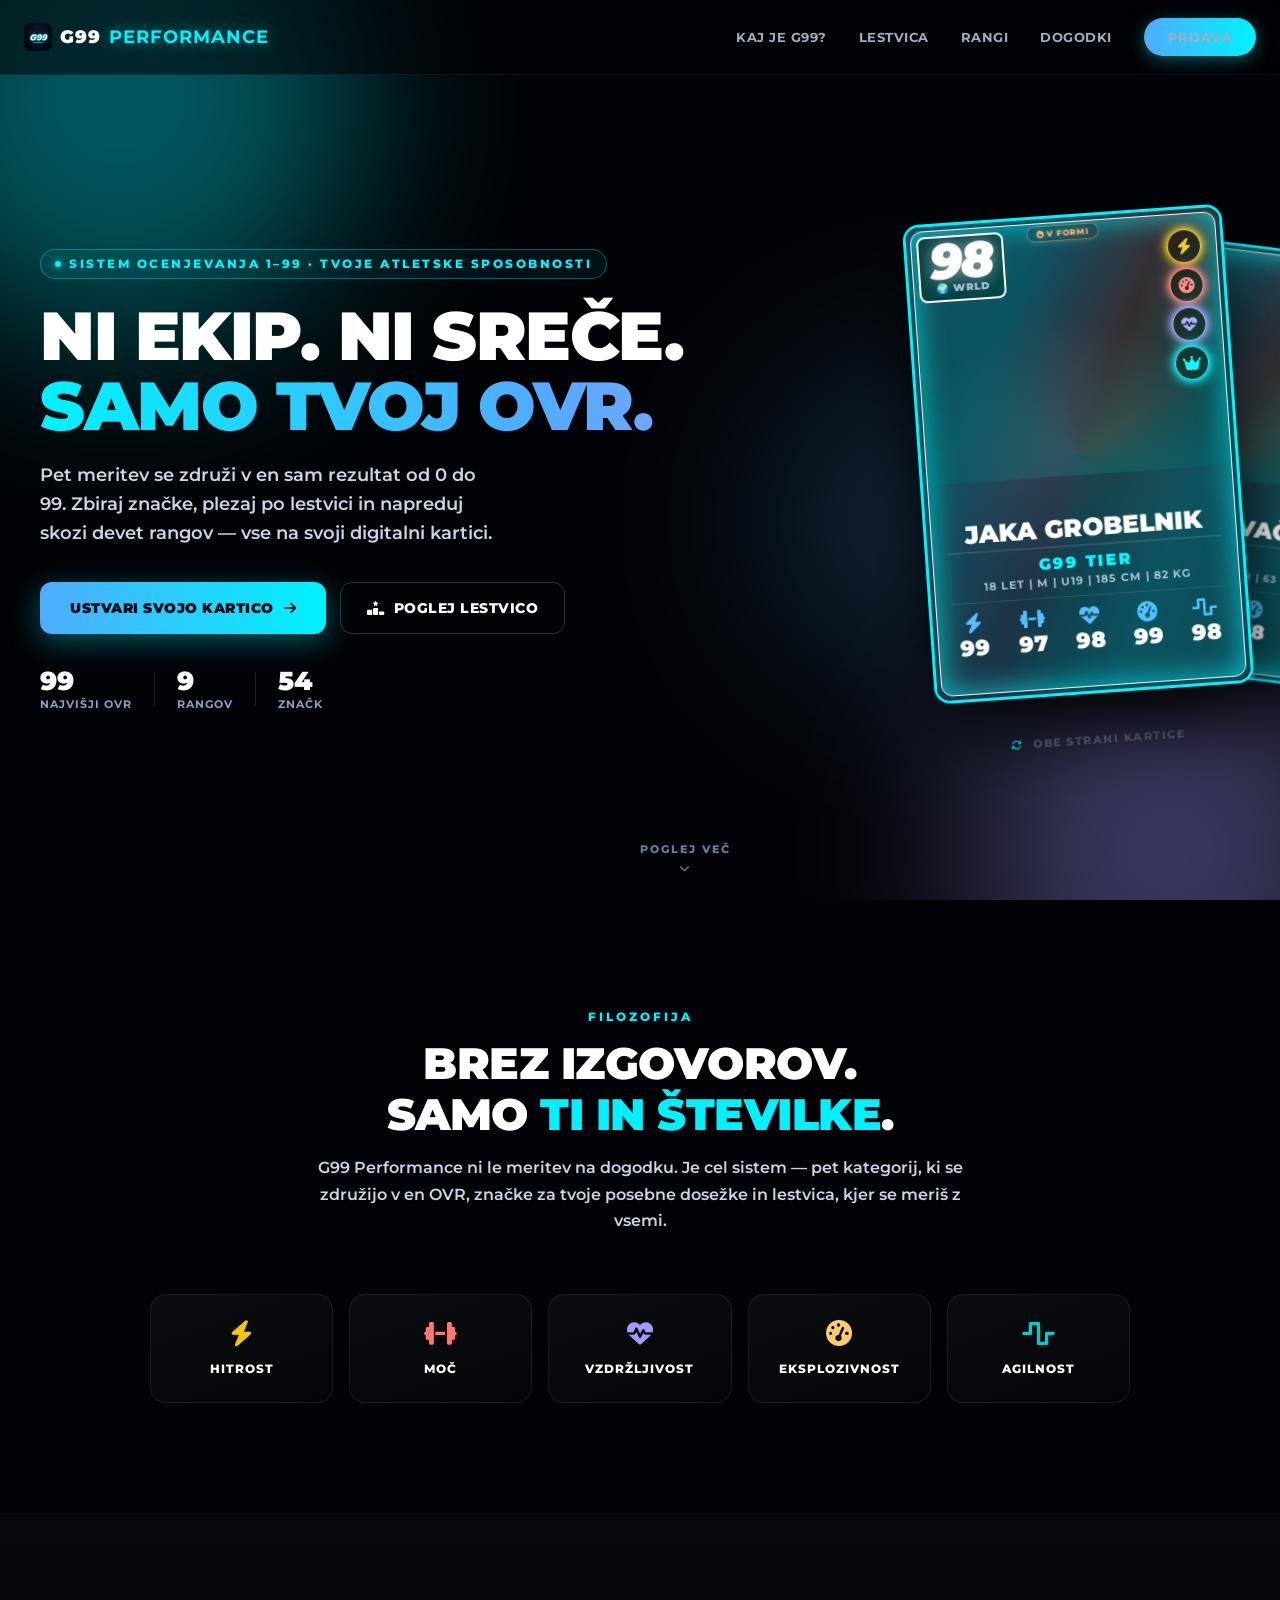
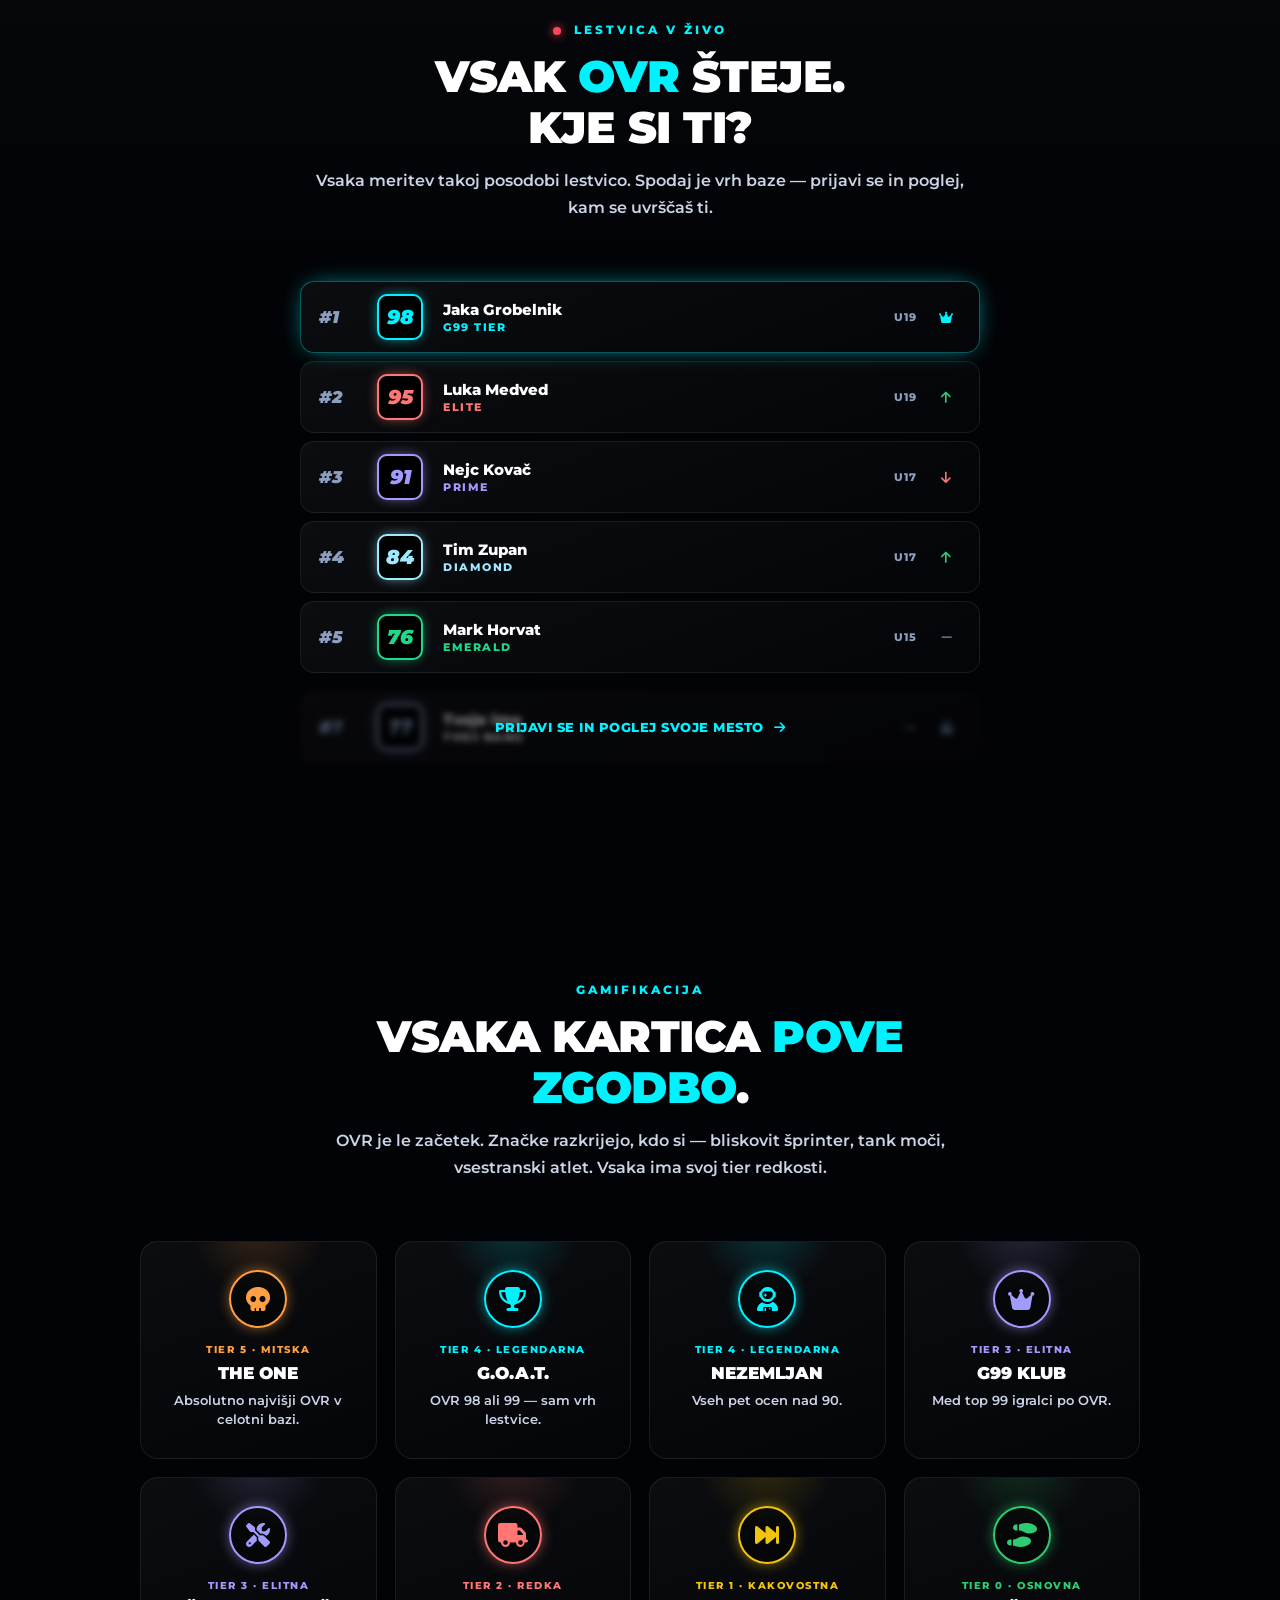
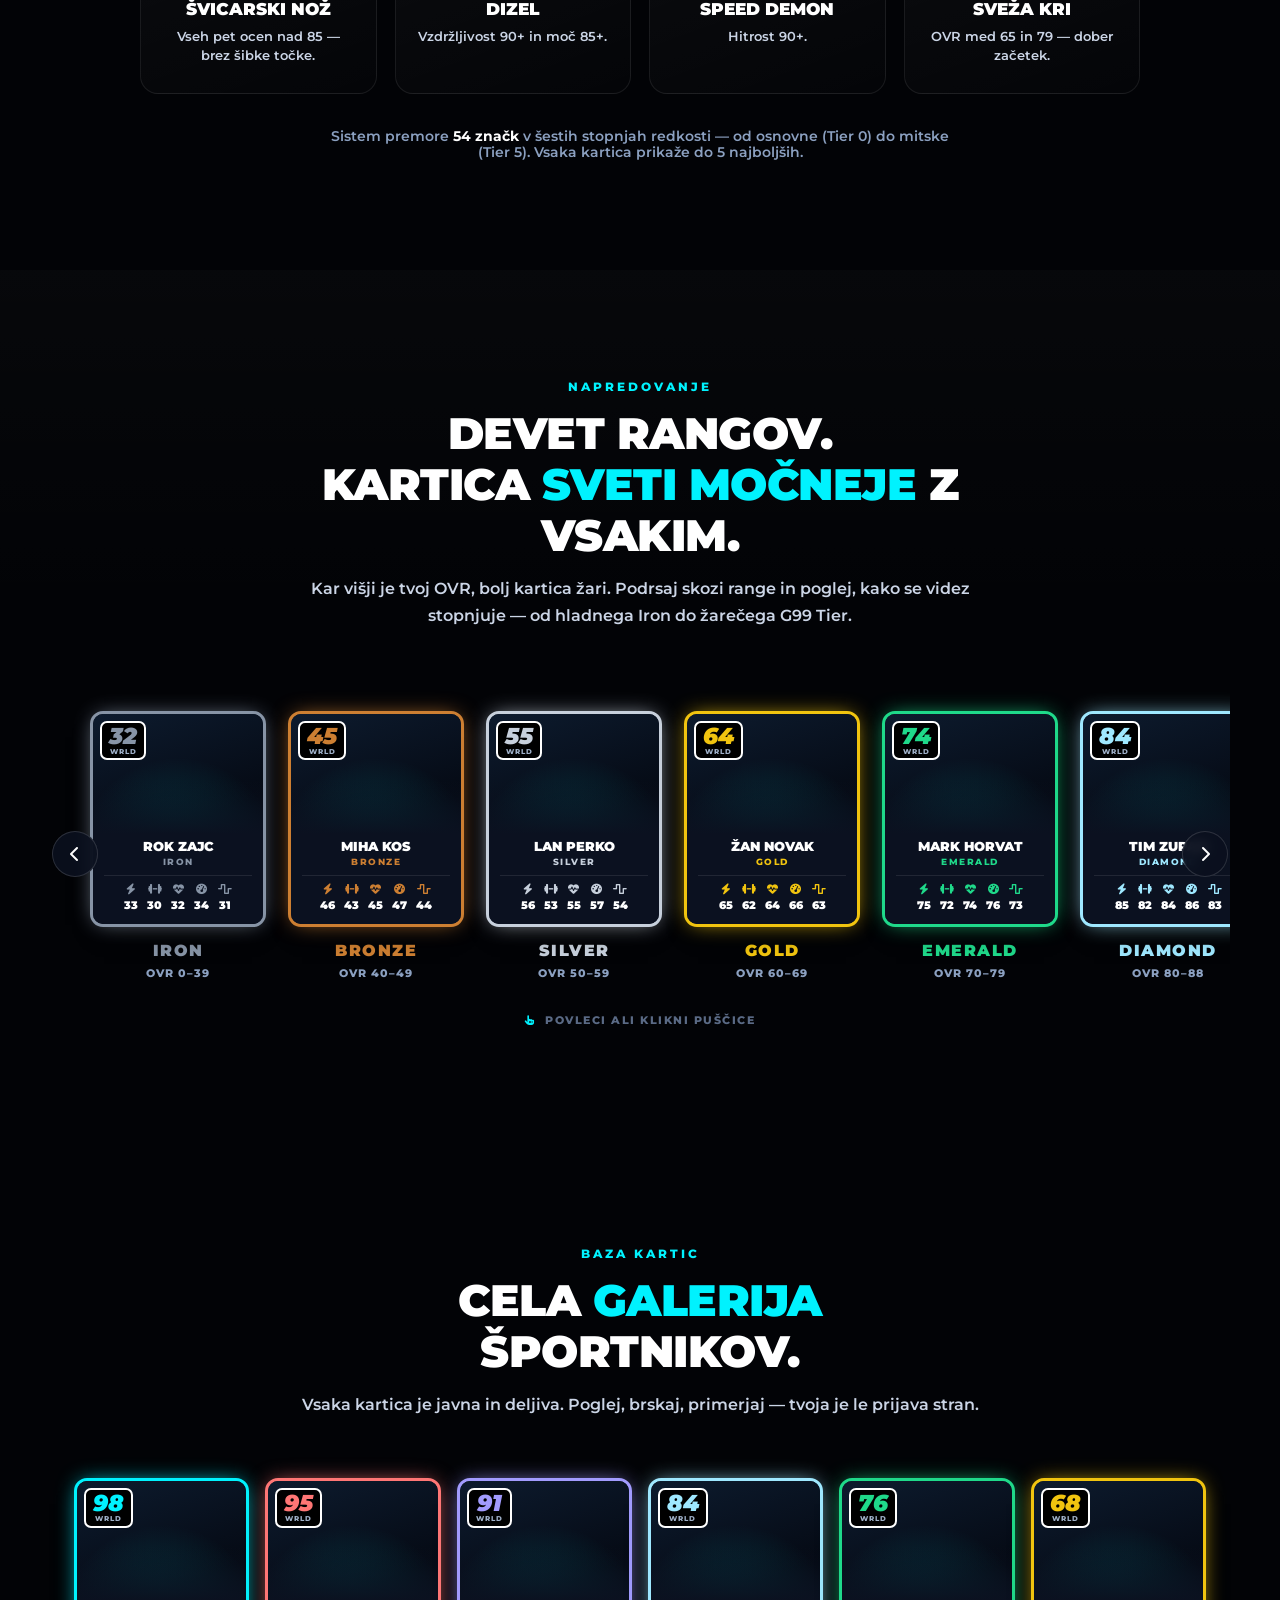
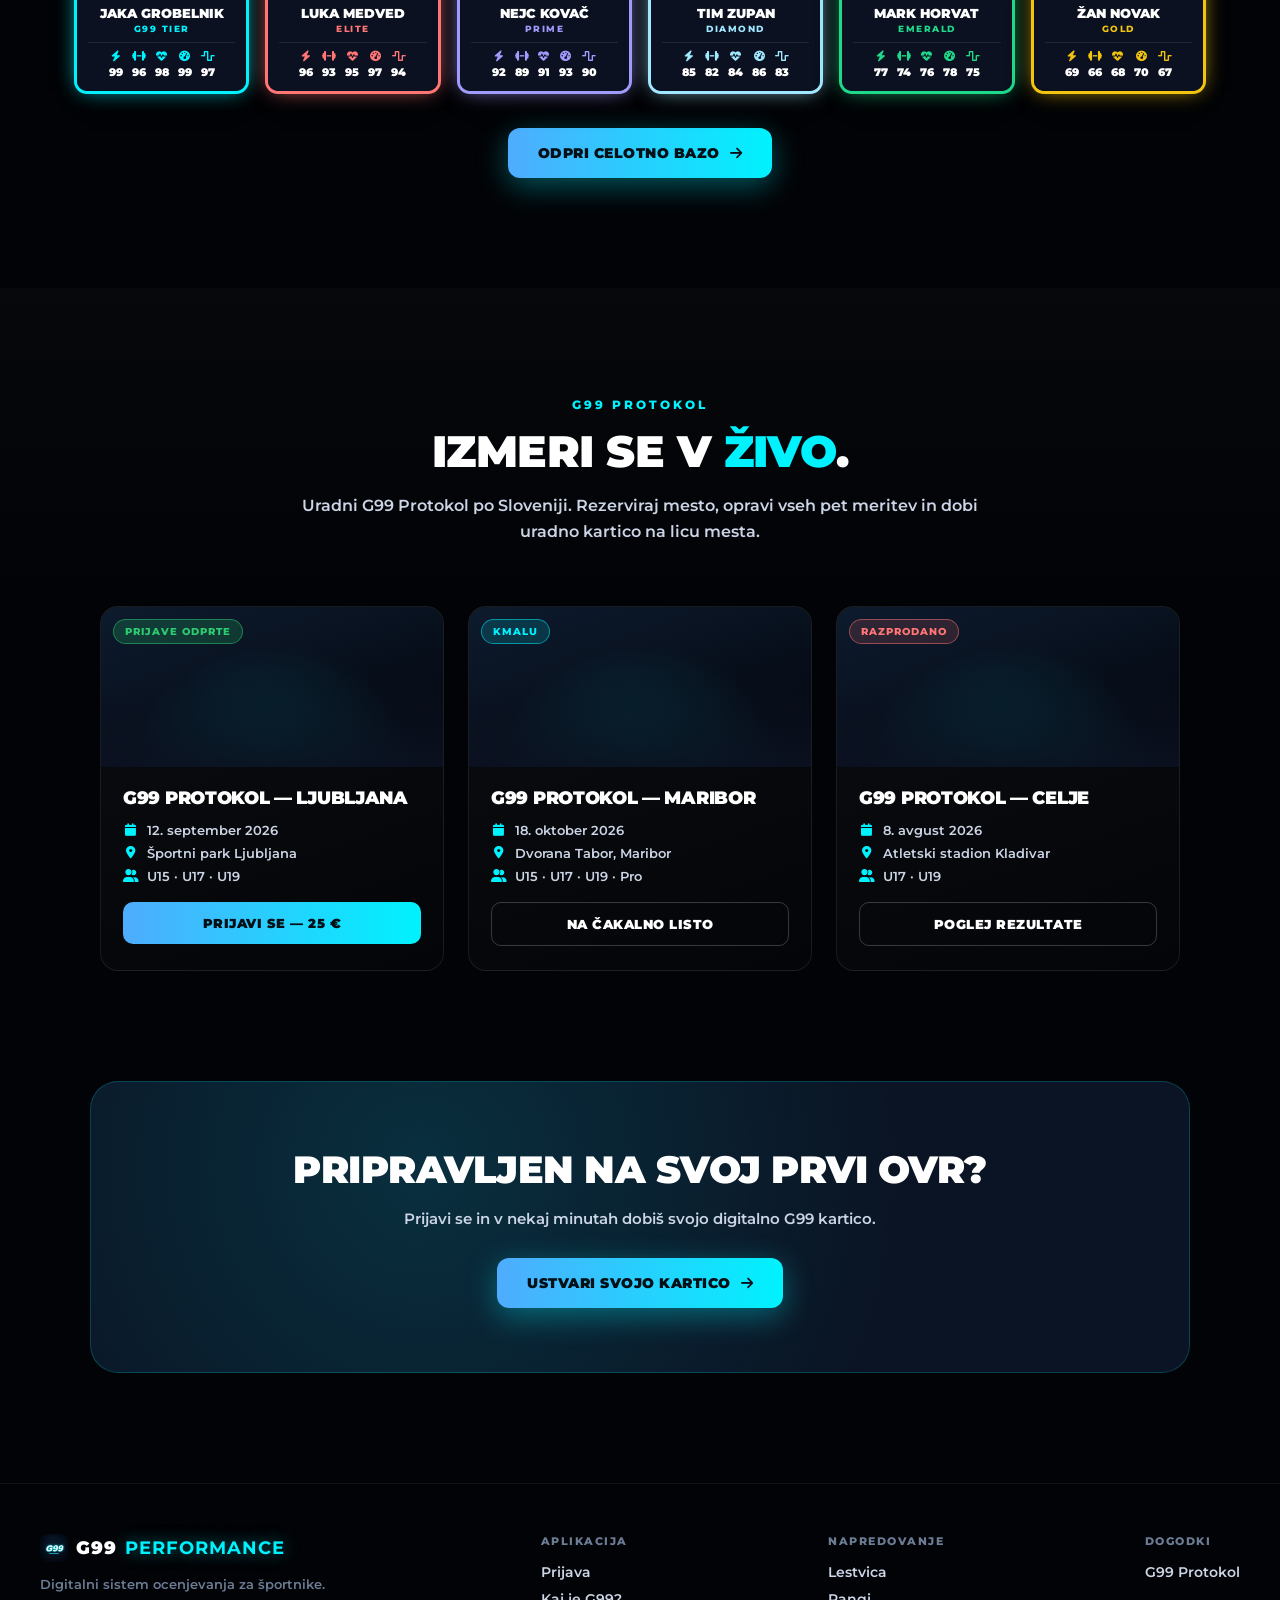
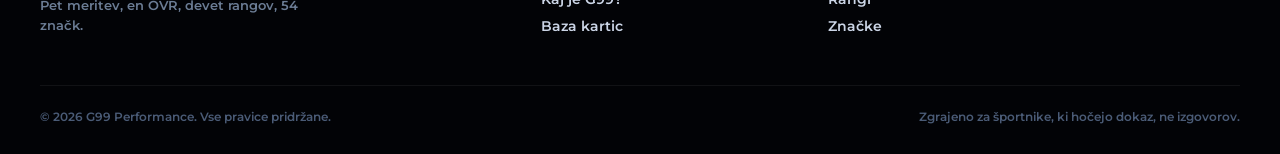
==== commit 91c9b255: "zadnji popravek" ====
--- a/index.html
+++ b/index.html
@@ -4,7 +4,7 @@
 <meta charset="UTF-8">
 <meta name="viewport" content="width=device-width, initial-scale=1.0">
 <title>G99 Performance — Tvoj OVR. Tvoj dokaz.</title>
-<meta name="description" content="G99 Performance - digitalni combine za športnike. Pet meritev, en OVR, devet rangov od Iron do G99 Tier. Lestvica, značke, dogodki.">
+<meta name="description" content="G99 Performance - digitalni sistem ocenjevanja za športnike. Pet meritev, en OVR, devet rangov od Iron do G99 Tier. Lestvica, značke, dogodki.">
 <link rel="icon" type="image/png" href="favicon-32.png">
 <link rel="apple-touch-icon" href="apple-touch-icon.png">
 <meta name="theme-color" content="#020306">
@@ -40,7 +40,7 @@
 
     <div class="l-hero-inner">
         <div class="l-hero-text">
-            <div class="l-eyebrow"><span class="dot"></span> Digitalni combine za športnike</div>
+            <div class="l-eyebrow"><span class="dot"></span> Sistem ocenjevanja 1–99 · Tvoje atletske sposobnosti</div>
             <h1 class="l-title" id="lHeroTitle">
                 <span class="l-title-rot" id="lHeroRot">Ni ekip. Ni sreče.</span>
                 <span class="accent l-title-fix">Samo tvoj OVR.</span>
@@ -126,6 +126,40 @@
                     </div>
                 </div>
             </div>
+            <!-- Druga hero kartica: ŽENSKA (G99). Statičen eksponat za moško (brez obrata/nagiba). -->
+            <div class="l-hero-card-2" aria-hidden="true">
+                <div class="fifa-kartica rank-g99 ima-foil foil-t4" style="margin:0;">
+                    <div class="notranji-rob"></div>
+                    <div class="foil-plast"></div>
+                    <div class="holo-plast holo-live holo-g99"></div>
+                    <div class="g99-pulsing-glow" style="display:block;"></div>
+                    <div class="slika-atleta-bg l-foto l-foto-hero-2"></div>
+                    <div class="kartica-ovr-wrapper">
+                        <div class="kartica-ovr-label">
+                            <div class="ovr-stevilka">99</div>
+                            <div class="kartica-mode-text">🌍 WRLD</div>
+                        </div>
+                    </div>
+                    <div class="znacke-kontejner">
+                        <div class="znacka-wrap" style="color:#f1c40f; filter: drop-shadow(0 0 6px #f1c40f);"><div class="znacka-krog" style="border-color:#f1c40f; box-shadow: 0 0 6px #f1c40f;"><i class="fa-solid fa-bolt"></i></div></div>
+                        <div class="znacka-wrap" style="color:#00f2fe; filter: drop-shadow(0 0 6px #00f2fe);"><div class="znacka-krog" style="border-color:#00f2fe; box-shadow: 0 0 6px #00f2fe;"><i class="fa-solid fa-feather-pointed"></i></div></div>
+                        <div class="znacka-wrap" style="color:#a29bfe; filter: drop-shadow(0 0 6px #a29bfe);"><div class="znacka-krog" style="border-color:#a29bfe; box-shadow: 0 0 6px #a29bfe;"><i class="fa-solid fa-heart-pulse"></i></div></div>
+                        <div class="znacka-wrap" style="color:#00f2fe; filter: drop-shadow(0 0 6px #00f2fe);"><div class="znacka-krog" style="border-color:#00f2fe; box-shadow: 0 0 6px #00f2fe;"><i class="fa-solid fa-crown"></i></div></div>
+                    </div>
+                    <div class="kartica-bottom">
+                        <div class="kartica-bottom-ime">NINA KOVAČ</div>
+                        <div class="kartica-bottom-rank" style="color:#00f2fe;">G99 TIER</div>
+                        <div class="kartica-bottom-detajli">17 LET | Ž | U19 | 172 CM | 63 KG</div>
+                        <div class="stat-panel-ikone">
+                            <div class="ikona-box"><i class="fa-solid fa-bolt ikona-img"></i><div class="ikona-val">99</div></div>
+                            <div class="ikona-box"><i class="fa-solid fa-dumbbell ikona-img"></i><div class="ikona-val">96</div></div>
+                            <div class="ikona-box"><i class="fa-solid fa-heart-pulse ikona-img"></i><div class="ikona-val">99</div></div>
+                            <div class="ikona-box"><i class="fa-solid fa-gauge-high ikona-img"></i><div class="ikona-val">98</div></div>
+                            <div class="ikona-box"><i class="fa-solid fa-wave-square ikona-img"></i><div class="ikona-val">99</div></div>
+                        </div>
+                    </div>
+                </div>
+            </div>
             <div class="l-hero-card-hint"><i class="fa-solid fa-rotate"></i> obe strani kartice</div>
         </div>
     </div>
@@ -339,9 +373,9 @@
 <section class="l-section l-section-alt" id="dogodki">
     <div class="l-wrap">
         <div class="l-section-head l-reveal">
-            <div class="l-kicker">Combine dogodki</div>
+            <div class="l-kicker">G99 Protokol</div>
             <h2 class="l-h2">Izmeri se v <span class="accent">živo</span>.</h2>
-            <p class="l-section-sub">Uradni G99 combine dogodki po Sloveniji. Rezerviraj mesto, opravi vseh pet meritev in dobi uradno kartico na licu mesta.</p>
+            <p class="l-section-sub">Uradni G99 Protokol po Sloveniji. Rezerviraj mesto, opravi vseh pet meritev in dobi uradno kartico na licu mesta.</p>
         </div>
 
         <div class="l-dogodki-grid l-reveal">
@@ -350,7 +384,7 @@
                     <span class="l-dogodek-status odprto">Prijave odprte</span>
                 </div>
                 <div class="l-dogodek-telo">
-                    <div class="l-dogodek-ime">G99 Combine — Ljubljana</div>
+                    <div class="l-dogodek-ime">G99 Protokol — Ljubljana</div>
                     <div class="l-dogodek-meta"><i class="fa-solid fa-calendar"></i> 12. september 2026</div>
                     <div class="l-dogodek-meta"><i class="fa-solid fa-location-dot"></i> Športni park Ljubljana</div>
                     <div class="l-dogodek-meta"><i class="fa-solid fa-user-group"></i> U15 · U17 · U19</div>
@@ -362,7 +396,7 @@
                     <span class="l-dogodek-status kmalu">Kmalu</span>
                 </div>
                 <div class="l-dogodek-telo">
-                    <div class="l-dogodek-ime">G99 Combine — Maribor</div>
+                    <div class="l-dogodek-ime">G99 Protokol — Maribor</div>
                     <div class="l-dogodek-meta"><i class="fa-solid fa-calendar"></i> 18. oktober 2026</div>
                     <div class="l-dogodek-meta"><i class="fa-solid fa-location-dot"></i> Dvorana Tabor, Maribor</div>
                     <div class="l-dogodek-meta"><i class="fa-solid fa-user-group"></i> U15 · U17 · U19 · Pro</div>
@@ -374,7 +408,7 @@
                     <span class="l-dogodek-status razprodano">Razprodano</span>
                 </div>
                 <div class="l-dogodek-telo">
-                    <div class="l-dogodek-ime">G99 Combine — Celje</div>
+                    <div class="l-dogodek-ime">G99 Protokol — Celje</div>
                     <div class="l-dogodek-meta"><i class="fa-solid fa-calendar"></i> 8. avgust 2026</div>
                     <div class="l-dogodek-meta"><i class="fa-solid fa-location-dot"></i> Atletski stadion Kladivar</div>
                     <div class="l-dogodek-meta"><i class="fa-solid fa-user-group"></i> U17 · U19</div>
@@ -397,7 +431,7 @@
     <div class="l-footer-grid">
         <div class="l-footer-brand">
             <a href="#" class="l-logo"><img src="icon-192.png" alt="G99"> G99 <b>PERFORMANCE</b></a>
-            <p>Digitalni combine za športnike. Pet meritev, en OVR, devet rangov, 54 značk.</p>
+            <p>Digitalni sistem ocenjevanja za športnike. Pet meritev, en OVR, devet rangov, 54 značk.</p>
         </div>
         <div class="l-footer-col">
             <h4>Aplikacija</h4>
@@ -413,7 +447,7 @@
         </div>
         <div class="l-footer-col">
             <h4>Dogodki</h4>
-            <a href="#dogodki">Combine dogodki</a>
+            <a href="#dogodki">G99 Protokol</a>
         </div>
     </div>
     <div class="l-footer-bottom">
--- a/landing.css
+++ b/landing.css
@@ -199,7 +199,8 @@
     background-image: var(--foto), radial-gradient(circle at 50% 120%, rgba(0,242,254,0.22), transparent 60%), linear-gradient(160deg, #0d1b2e 0%, #050a14 78%);
     background-size: cover; background-position: center 22%; background-repeat: no-repeat;
 }
-.l-foto-hero { --foto: url('https://images.unsplash.com/photo-1594381898411-846e7d193883?auto=format&fit=crop&w=520&q=70'); }
+.l-foto-hero { --foto: url('https://images.unsplash.com/photo-1517836357463-d25dfeac3438?auto=format&fit=crop&w=520&q=70'); }
+.l-foto-hero-2 { --foto: url('https://images.unsplash.com/photo-1594381898411-846e7d193883?auto=format&fit=crop&w=520&q=70'); }
 .l-foto-1 { --foto: url('https://images.unsplash.com/photo-1517836357463-d25dfeac3438?auto=format&fit=crop&w=360&q=65'); }
 .l-foto-2 { --foto: url('https://images.unsplash.com/photo-1571019613454-1cb2f99b2d8b?auto=format&fit=crop&w=360&q=65'); }
 .l-foto-3 { --foto: url('https://images.unsplash.com/photo-1552674605-db6ffd4facb5?auto=format&fit=crop&w=360&q=65'); }
@@ -221,6 +222,18 @@
 .l-hero-card .poglej-flip { box-shadow: 0 30px 80px -22px rgba(0,0,0,0.85); }
 .l-hero-card-hint { text-align: center; margin-top: 40px; font-size: 10.5px; font-weight: 800; letter-spacing: 1.5px; text-transform: uppercase; color: #5a6a85; }
 .l-hero-card-hint i { color: #00f2fe; margin-right: 5px; }
+
+/* Druga hero kartica: ŽENSKA (G99), statičen eksponat ZADAJ-DESNO za moško interaktivno.
+   Moška je z-index 2 (spredaj), ženska 1 (zadaj), rahlo zavrtena v drugo smer = "pahljača". */
+.l-hero-card #lHeroCardOvoj { position: relative; z-index: 2; }
+.l-hero-card-2 {
+    position: absolute; top: 0; left: 0; width: 100%; z-index: 1;
+    transform: translate(44%, 3%) rotate(11deg) scale(0.9); transform-origin: center;
+    pointer-events: none;
+}
+.l-hero-card-2 .fifa-kartica { box-shadow: 0 30px 80px -22px rgba(0,0,0,0.88); }
+/* Na ožjih zaslonih pokažemo samo eno (moško) kartico, da postavitev ostane čista. */
+@media (max-width: 900px) { .l-hero-card-2 { display: none; } }
 
 /* --- LIVE utripajoča pika --- */
 .l-live-dot { display: inline-block; width: 8px; height: 8px; border-radius: 50%; background: #ff4757; box-shadow: 0 0 10px #ff4757; margin-right: 7px; vertical-align: middle; animation: l-live 1.4s infinite; }
--- a/holo.css
+++ b/holo.css
@@ -53,13 +53,14 @@
         /* glare - sledi kazalcu (--mx/--my nastavlja pripniTiltInFoil); pri static prosojen */
         radial-gradient(circle at var(--mx, 50%) var(--my, 50%),
             var(--holo-glare) 0%, transparent 55%),
-        /* mono prelivni pas v barvi ranga z belim jedrom */
+        /* mono prelivni pas v barvi ranga - MEHAK in širok (nizko belo jedro), da NE nastane
+           vidna svetla črta/linija čez kartico (prej je bilo jedro 0.42 in je izgledalo kot šiv) */
         linear-gradient(var(--holo-kot),
-            transparent 33%,
-            var(--holo-barva) 47%,
-            rgba(255,255,255,0.42) 50%,
-            var(--holo-barva) 53%,
-            transparent 67%);
+            transparent 6%,
+            var(--holo-barva) 42%,
+            rgba(255,255,255,0.12) 50%,
+            var(--holo-barva) 58%,
+            transparent 94%);
     background-repeat: no-repeat;
     background-size: 100% 100%, var(--holo-band-size);
     background-position: 0 0, var(--holo-band-pos);
@@ -74,12 +75,12 @@
     inset: 0;
     border-radius: inherit;
     pointer-events: none;
-    mix-blend-mode: var(--holo-tex-blend, color-dodge);
+    mix-blend-mode: var(--holo-tex-blend, overlay);
     background: var(--holo-tex, none);
     background-repeat: no-repeat;
     background-size: var(--holo-tex-size, 220% 220%);
     background-position: var(--holo-tex-pos, 50% 50%);
-    opacity: var(--holo-tex-op, 0.9);
+    opacity: var(--holo-tex-op, 0.55);
 }
 
 /* ---------- NAČINA ---------- */
@@ -88,10 +89,12 @@
 .holo-static { --holo-nacin: 0.55; --holo-glare: transparent; --holo-band-pos: 32% 30%; }
 .holo-static::after { display: none; }   /* v mreži NIKOLI spektra - zmogljivost (20+ kartic) */
 
-/* Velika kartica: glare sledi prstu; pas se premakne z --mx/--my. */
+/* Velika kartica: glare sledi prstu; pas se premakne z --mx/--my.
+   --holo-nacin 0.5 = živa plast je namerno PREPOLOVLJENA (prej 1.0 = preveč, "sploh se ni nič
+   videlo"); glare je mehkejši (0.3 namesto 0.5). Kartica ostane berljiva, holo je le nakazan. */
 .holo-live {
-    --holo-nacin: 1;
-    --holo-glare: rgba(255,255,255,0.5);
+    --holo-nacin: 0.5;
+    --holo-glare: rgba(255,255,255,0.3);
     --holo-band-pos: calc(var(--mx, 50%) * -0.7 + 85%) calc(var(--my, 50%) * -0.7 + 85%);
 }
 
@@ -104,22 +107,22 @@
 .holo-bronze  { --holo-op: 0.16; --holo-barva: var(--rang-bronze); --holo-blend: soft-light; }
 
 /* 3 SILVER — čist bel sijaj (silver token je skoraj bel), brez barve */
-.holo-silver  { --holo-op: 0.24; --holo-barva: var(--rang-silver); --holo-blend: soft-light; }
+.holo-silver  { --holo-op: 0.22; --holo-barva: var(--rang-silver); --holo-blend: soft-light; }
 
 /* 4 GOLD — zlat sweep, izrazitejši */
-.holo-gold    { --holo-op: 0.38; --holo-barva: var(--rang-gold); --holo-blend: overlay; }
+.holo-gold    { --holo-op: 0.32; --holo-barva: var(--rang-gold); --holo-blend: overlay; }
 
-/* 5 EMERALD — globok zelen odsev, počasnejši pas */
-.holo-emerald { --holo-op: 0.40; --holo-barva: var(--rang-emerald); --holo-blend: overlay; --holo-kot: 108deg; }
+/* 5 EMERALD — globok zelen odsev (referenčna spodnja meja - diamant+ je le malo močnejši) */
+.holo-emerald { --holo-op: 0.36; --holo-barva: var(--rang-emerald); --holo-blend: overlay; --holo-kot: 110deg; }
 
-/* 6 DIAMOND — hladen, oster, prizmatičen; color-dodge naredi belo jedro ostro. ŠE mono. */
-.holo-diamond { --holo-op: 0.50; --holo-barva: var(--rang-diamond); --holo-blend: color-dodge; --holo-kot: 128deg; }
+/* 6 DIAMOND — hladen, oster; le malo nad emeraldom. ŠE ENOBARVEN (overlay, ne color-dodge). */
+.holo-diamond { --holo-op: 0.40; --holo-barva: var(--rang-diamond); --holo-blend: overlay; --holo-kot: 118deg; }
 
 /* ===== PRESKOK: od tu naprej barvni SPEKTER (--holo-tex), zgrajen iz rang-tokenov ===== */
 
 /* 7 PRIME — prvič spekter (kvalitativni skok). Mono pas ostane (prime vijolična) + mavrica. */
 .holo-prime {
-    --holo-op: 0.50; --holo-barva: var(--rang-prime); --holo-blend: overlay; --holo-tex-blend: overlay;
+    --holo-op: 0.46; --holo-barva: var(--rang-prime); --holo-blend: overlay; --holo-tex-blend: soft-light;
     --holo-tex: repeating-linear-gradient(125deg,
         var(--rang-elite)   0%,
         var(--rang-gold)    12%,
@@ -132,7 +135,7 @@
 
 /* 8 ELITE — poln mavrični pretok, gostejši spekter, hitrejši */
 .holo-elite {
-    --holo-op: 0.56; --holo-barva: var(--rang-elite); --holo-blend: overlay; --holo-tex-blend: color-dodge;
+    --holo-op: 0.52; --holo-barva: var(--rang-elite); --holo-blend: overlay; --holo-tex-blend: overlay;
     --holo-tex: repeating-linear-gradient(118deg,
         var(--rang-elite)   0%,
         var(--rang-gold)    10%,
@@ -146,7 +149,7 @@
 
 /* 9 G99 — galaksija: spektralni vrtinec (conic), stalno živ */
 .holo-g99 {
-    --holo-op: 0.60; --holo-barva: var(--rang-g99); --holo-blend: screen; --holo-tex-blend: color-dodge;
+    --holo-op: 0.58; --holo-barva: var(--rang-g99); --holo-blend: screen; --holo-tex-blend: overlay;
     --holo-tex: conic-gradient(from 0deg at 50% 50%,
         var(--rang-elite), var(--rang-gold), var(--rang-emerald),
         var(--rang-g99), var(--rang-prime), var(--rang-diamond), var(--rang-elite));
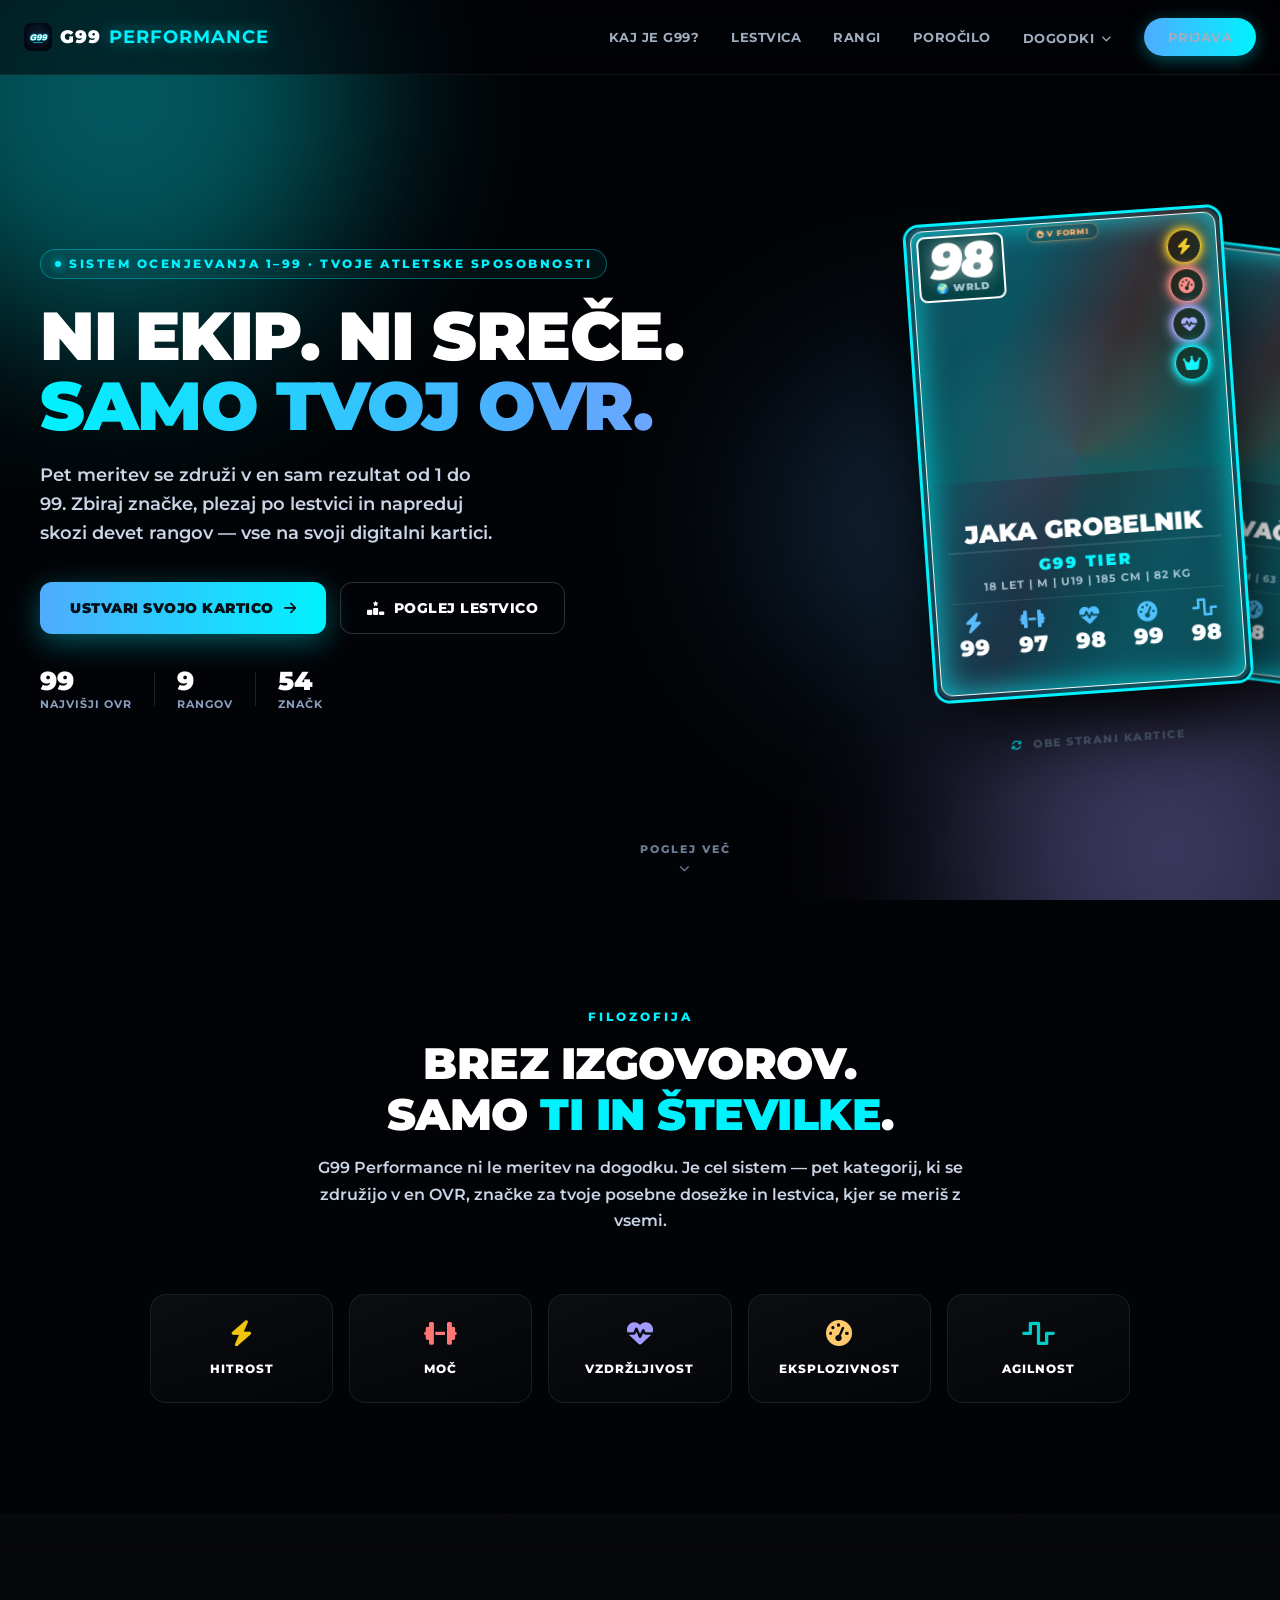
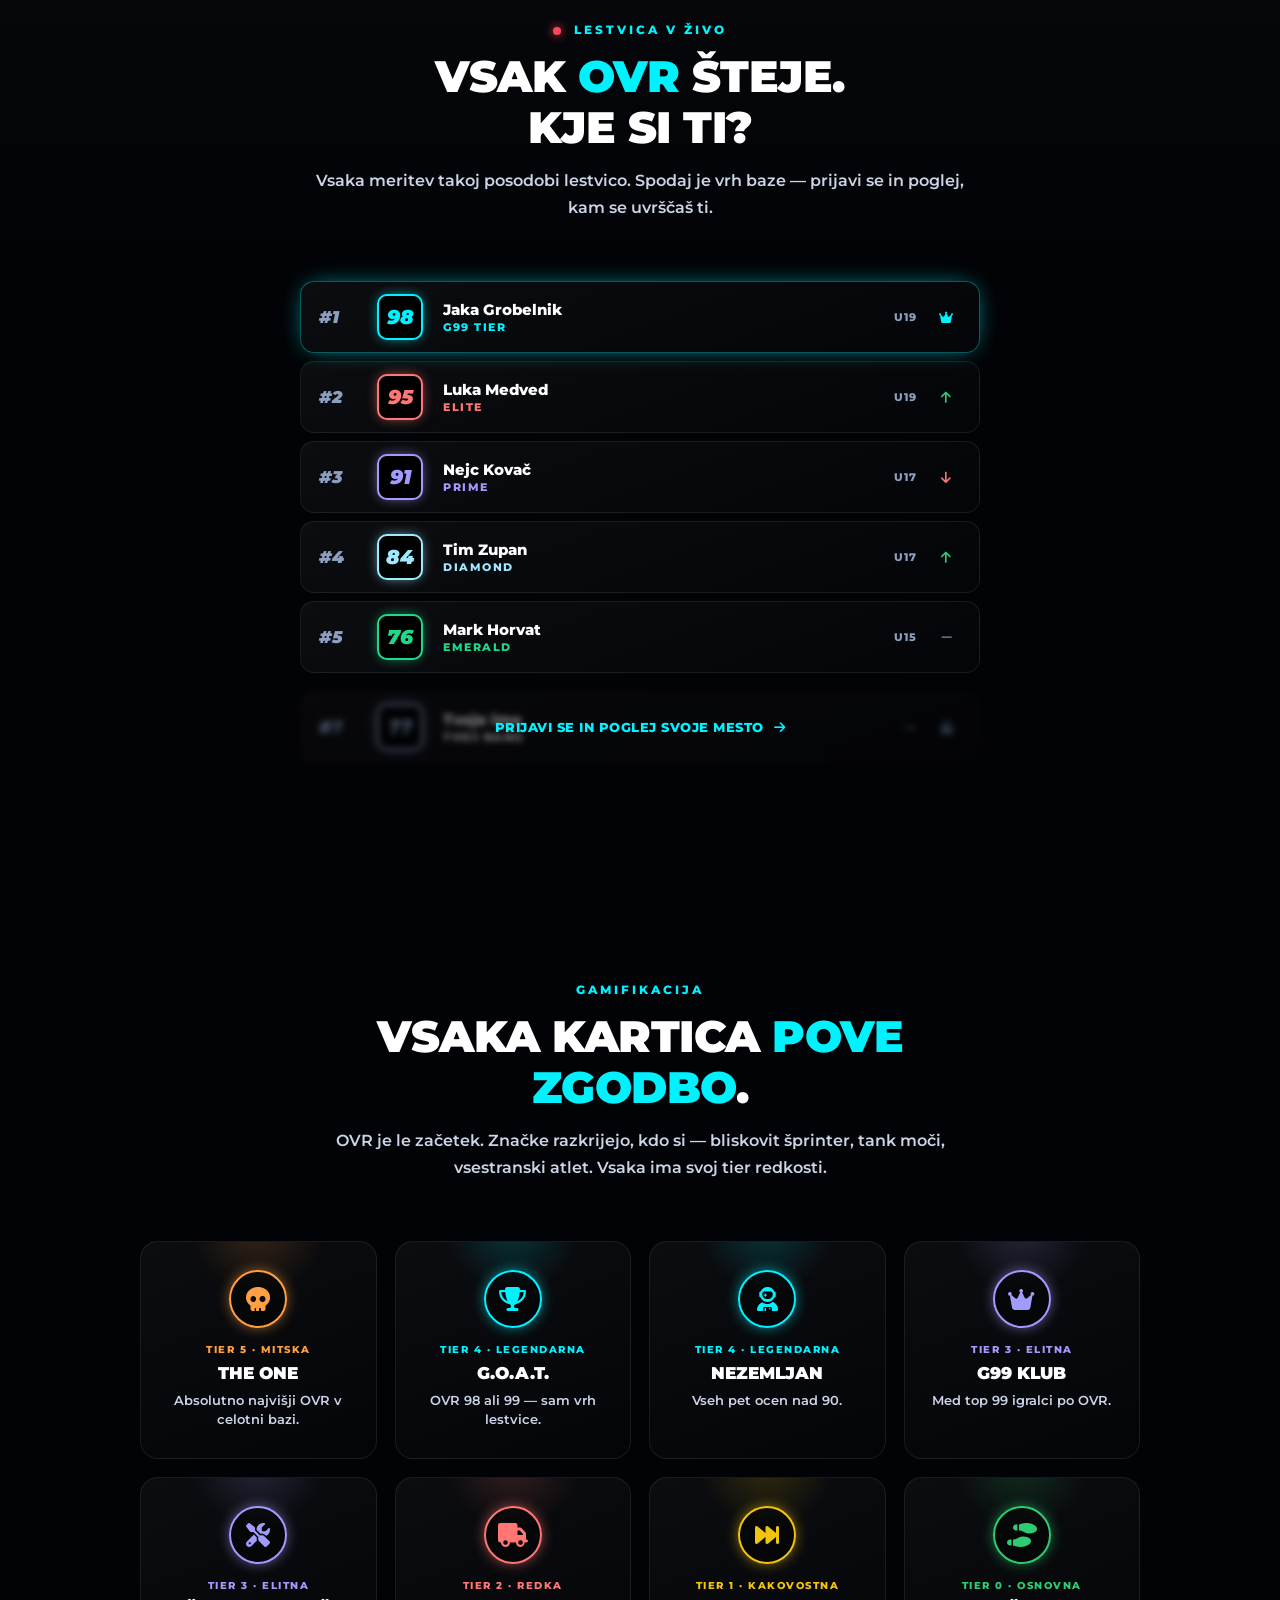
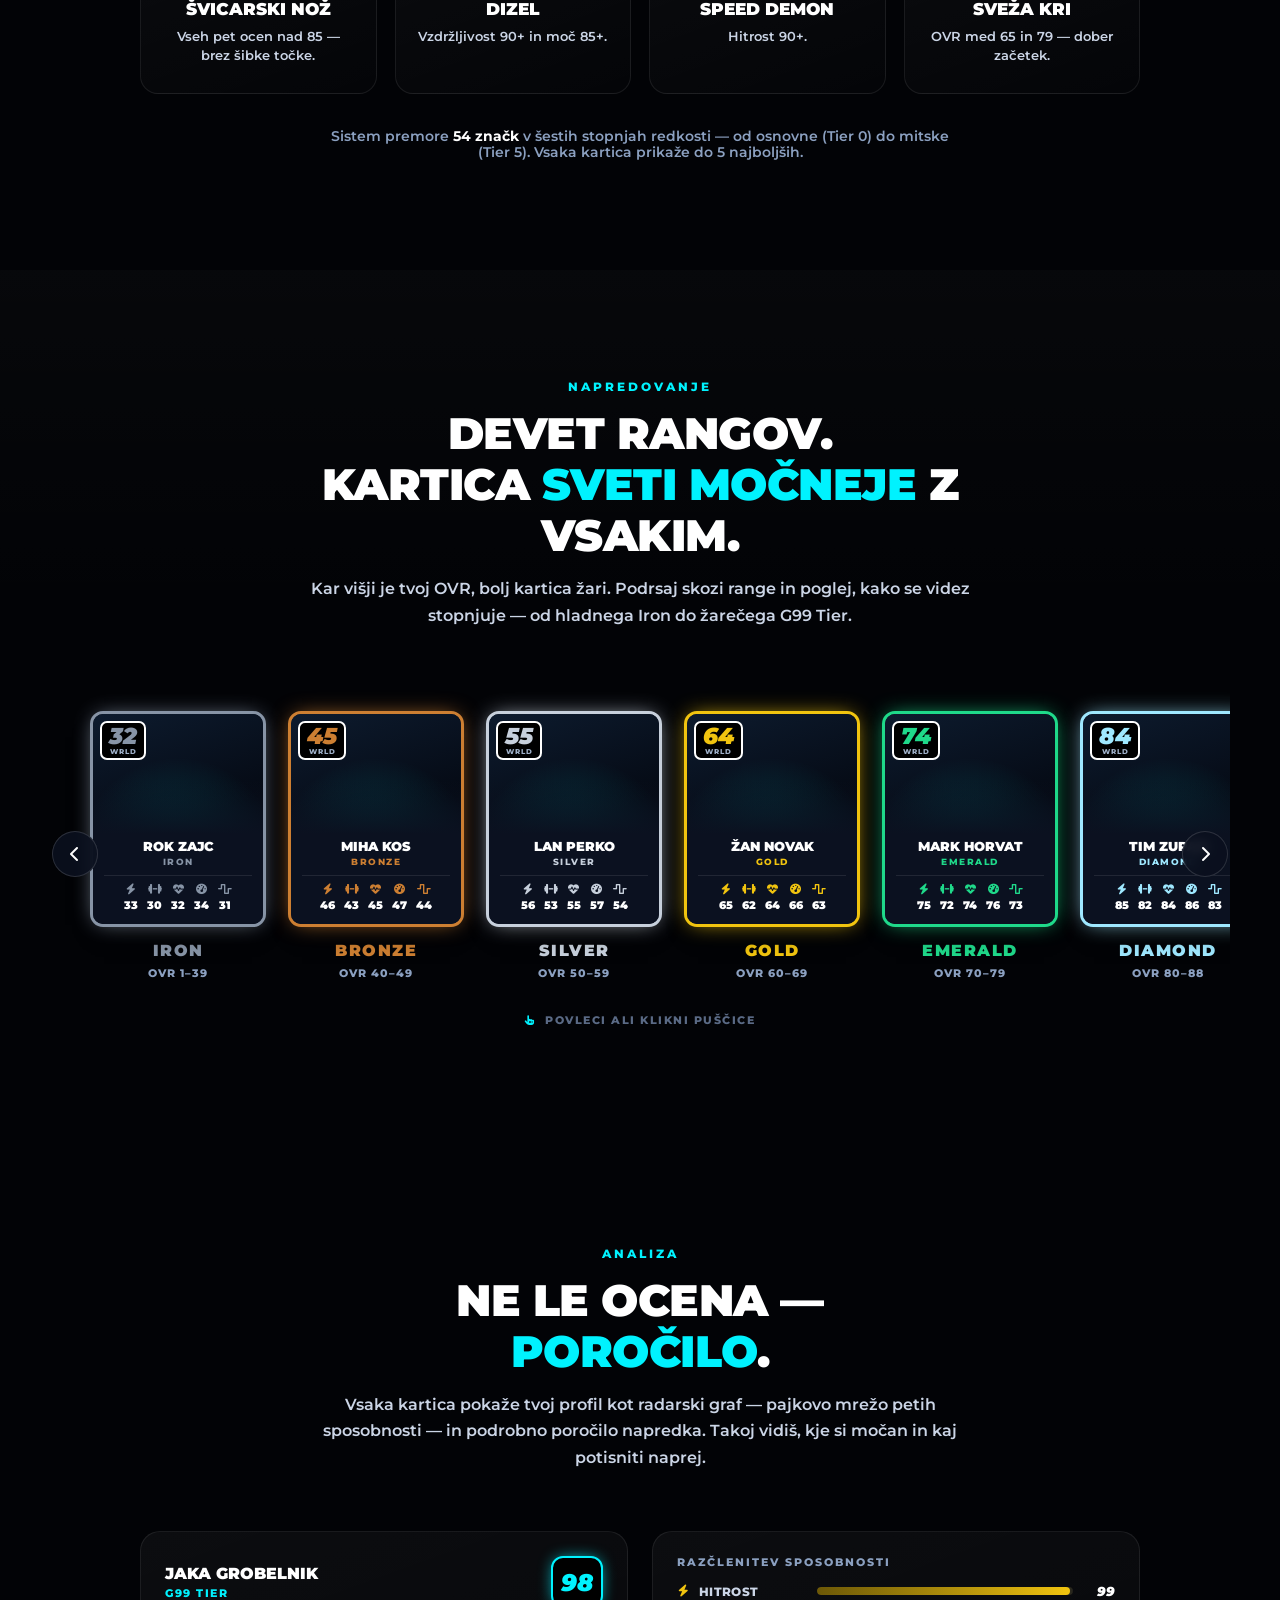
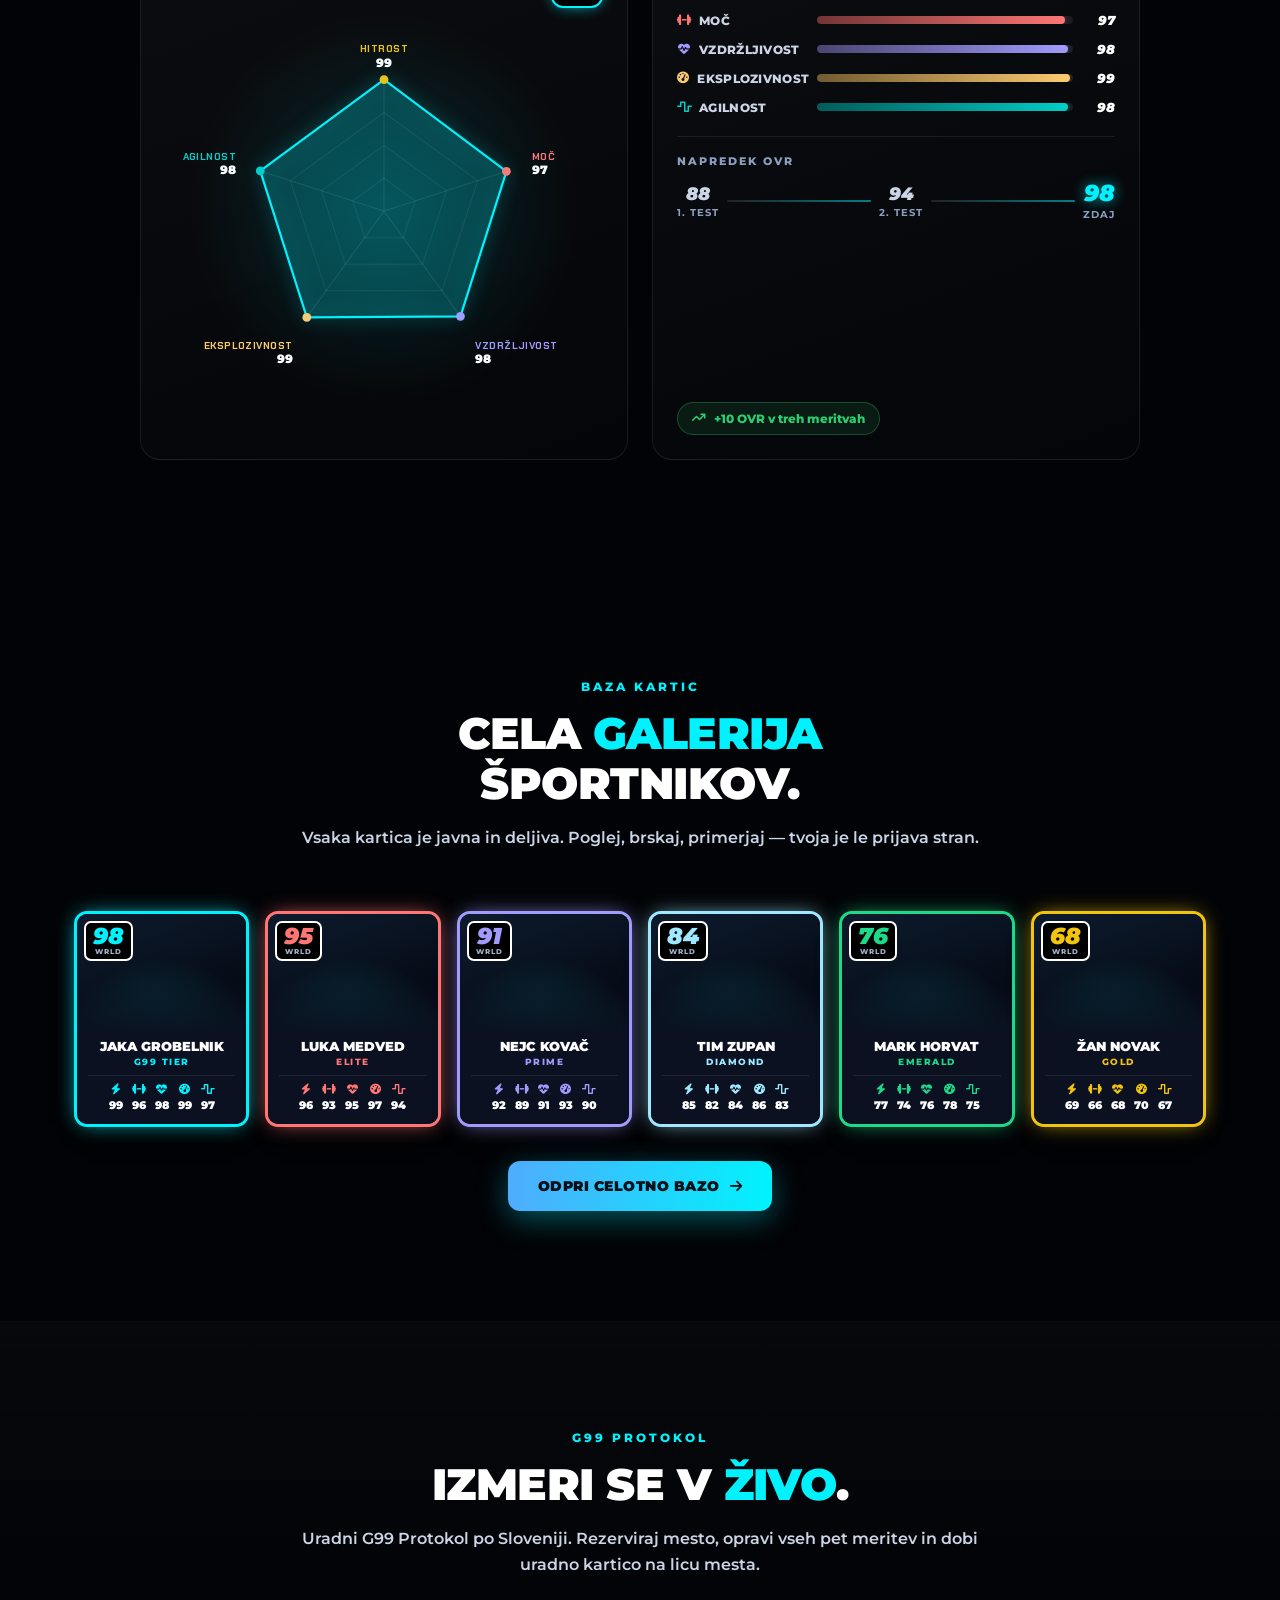
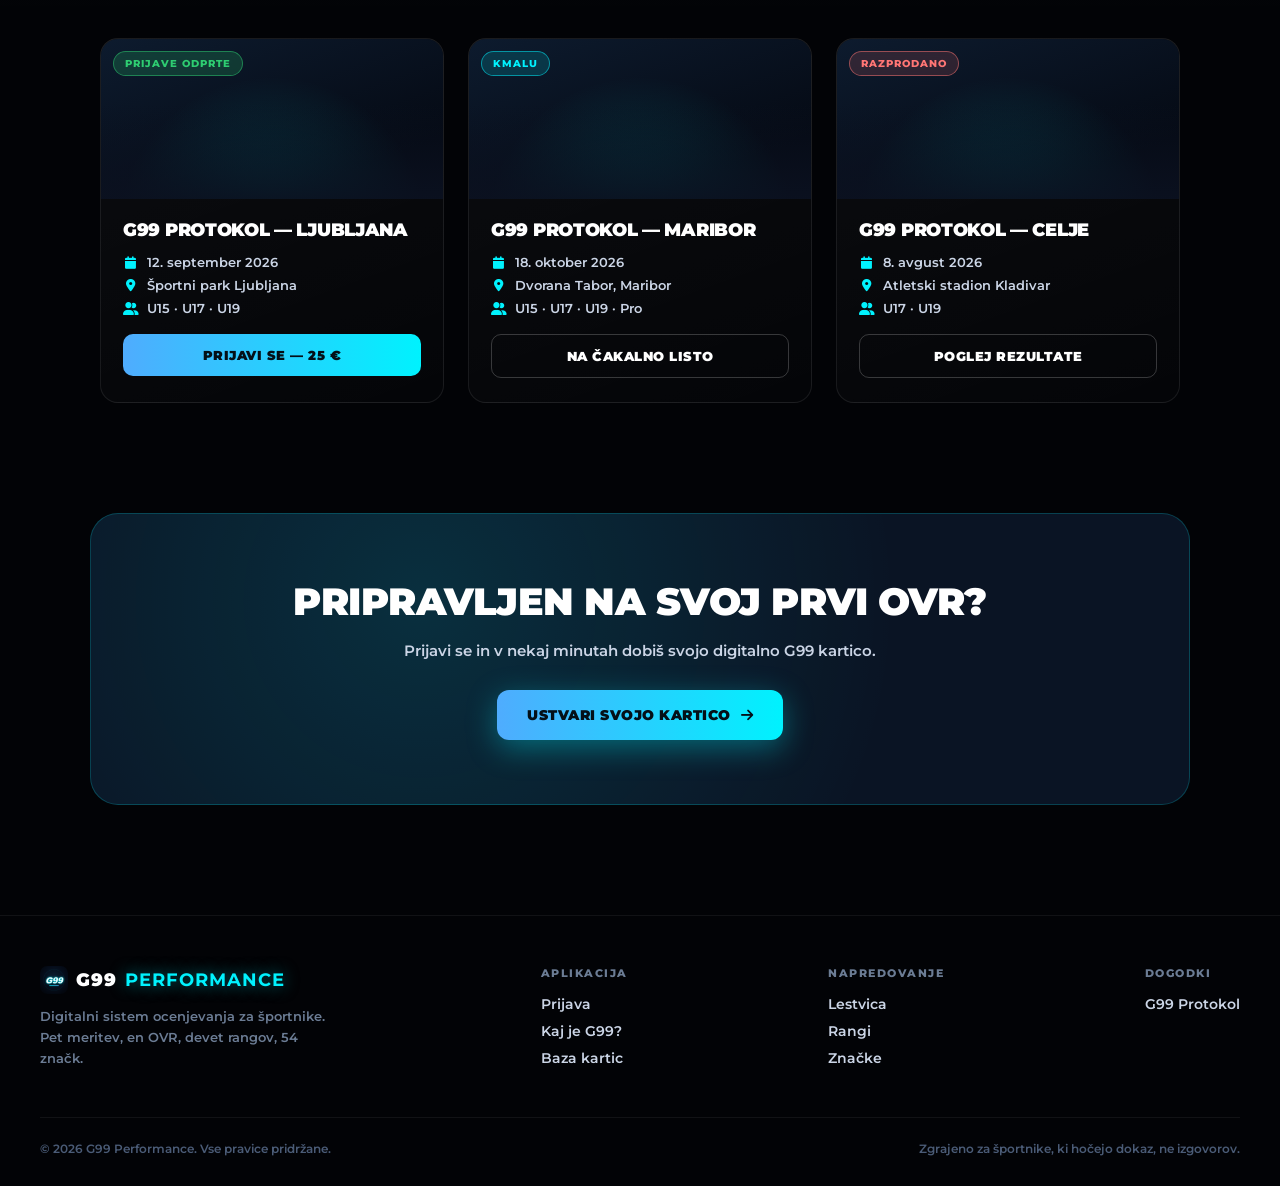
==== commit 9cc9f948: "NOV DOGODEK" ====
--- a/index.html
+++ b/index.html
@@ -24,7 +24,16 @@
         <a href="#kaj-je-g99">Kaj je G99?</a>
         <a href="#lestvica">Lestvica</a>
         <a href="#rangi">Rangi</a>
-        <a href="#dogodki">Dogodki</a>
+        <a href="#porocilo">Poročilo</a>
+        <!-- "Dogodki" je spustni meni: klik na računalniku odpre ob hoverju, na dotik pa
+             preko razreda .odprto (glej landing.js). "Testiraj se" odpre podroben modal. -->
+        <div class="l-nav-dd" id="lNavDD">
+            <button type="button" class="l-nav-dd-gumb" id="lNavDDGumb" aria-haspopup="true" aria-expanded="false">Dogodki <i class="fa-solid fa-chevron-down"></i></button>
+            <div class="l-nav-dd-meni" id="lNavDDMeni">
+                <a href="#dogodki"><i class="fa-solid fa-calendar-days"></i> Prihajajoči termini</a>
+                <button type="button" class="l-nav-dd-akcija" onclick="odpriDogodekModal()"><i class="fa-solid fa-stopwatch"></i> Testiraj se — G99 Event</button>
+            </div>
+        </div>
         <a href="app.html" class="l-btn-prijava">Prijava</a>
     </div>
     <button class="l-nav-toggle" id="lNavToggle" aria-label="Meni"><i class="fa-solid fa-bars"></i></button>
@@ -45,7 +54,7 @@
                 <span class="l-title-rot" id="lHeroRot">Ni ekip. Ni sreče.</span>
                 <span class="accent l-title-fix">Samo tvoj OVR.</span>
             </h1>
-            <p class="l-subtitle">Pet meritev se združi v en sam rezultat od 0 do 99. Zbiraj značke, plezaj po lestvici in napreduj skozi devet rangov — vse na svoji digitalni kartici.</p>
+            <p class="l-subtitle">Pet meritev se združi v en sam rezultat od 1 do 99. Zbiraj značke, plezaj po lestvici in napreduj skozi devet rangov — vse na svoji digitalni kartici.</p>
             <div class="l-hero-ctas">
                 <a href="app.html" class="l-btn-primary">Ustvari svojo kartico <i class="fa-solid fa-arrow-right"></i></a>
                 <a href="#lestvica" class="l-btn-secondary"><i class="fa-solid fa-ranking-star"></i> Poglej lestvico</a>
@@ -350,6 +359,53 @@
     </div>
 </section>
 
+<!-- ============ POROČILO / RADAR (pajkova mreža) ============ -->
+<section class="l-section" id="porocilo">
+    <div class="l-wrap">
+        <div class="l-section-head l-reveal">
+            <div class="l-kicker">Analiza</div>
+            <h2 class="l-h2">Ne le ocena —<br><span class="accent">poročilo</span>.</h2>
+            <p class="l-section-sub">Vsaka kartica pokaže tvoj profil kot radarski graf — pajkovo mrežo petih sposobnosti — in podrobno poročilo napredka. Takoj vidiš, kje si močan in kaj potisniti naprej.</p>
+        </div>
+
+        <div class="l-porocilo-grid l-reveal">
+            <!-- LEVO: radar / pajkova mreža (SVG zgradi landing.js) -->
+            <div class="l-radar-ovoj">
+                <div class="l-radar-glava">
+                    <div>
+                        <div class="l-radar-ime">Jaka Grobelnik</div>
+                        <div class="l-radar-rank" style="color:var(--rang-g99);">G99 Tier</div>
+                    </div>
+                    <div class="l-radar-ovr" style="--rb:var(--rang-g99);">98</div>
+                </div>
+                <div class="l-radar" id="lRadar"><!-- SVG napolni landing.js --></div>
+            </div>
+
+            <!-- DESNO: poročilo napredka -->
+            <div class="l-porocilo-panel">
+                <div class="l-porocilo-vrstica-naslov">Razčlenitev sposobnosti</div>
+                <div class="l-pbar" style="--pc:#f1c40f;"><span class="l-pbar-ime"><i class="fa-solid fa-bolt"></i> Hitrost</span><div class="l-pbar-tir"><i style="width:99%;"></i></div><b>99</b></div>
+                <div class="l-pbar" style="--pc:#ff7675;"><span class="l-pbar-ime"><i class="fa-solid fa-dumbbell"></i> Moč</span><div class="l-pbar-tir"><i style="width:97%;"></i></div><b>97</b></div>
+                <div class="l-pbar" style="--pc:#a29bfe;"><span class="l-pbar-ime"><i class="fa-solid fa-heart-pulse"></i> Vzdržljivost</span><div class="l-pbar-tir"><i style="width:98%;"></i></div><b>98</b></div>
+                <div class="l-pbar" style="--pc:#fdcb6e;"><span class="l-pbar-ime"><i class="fa-solid fa-gauge-high"></i> Eksplozivnost</span><div class="l-pbar-tir"><i style="width:99%;"></i></div><b>99</b></div>
+                <div class="l-pbar" style="--pc:#00cec9;"><span class="l-pbar-ime"><i class="fa-solid fa-wave-square"></i> Agilnost</span><div class="l-pbar-tir"><i style="width:98%;"></i></div><b>98</b></div>
+
+                <div class="l-porocilo-loci"></div>
+
+                <div class="l-porocilo-vrstica-naslov">Napredek OVR</div>
+                <div class="l-napredek">
+                    <div class="l-nap-tocka"><b>88</b><span>1. test</span></div>
+                    <div class="l-nap-crta"></div>
+                    <div class="l-nap-tocka"><b>94</b><span>2. test</span></div>
+                    <div class="l-nap-crta"></div>
+                    <div class="l-nap-tocka aktiv"><b>98</b><span>zdaj</span></div>
+                </div>
+                <div class="l-porocilo-trend"><i class="fa-solid fa-arrow-trend-up"></i> +10 OVR v treh meritvah</div>
+            </div>
+        </div>
+    </div>
+</section>
+
 <!-- ============ SNEAK PEEK BAZE ============ -->
 <section class="l-section" id="baza">
     <div class="l-wrap">
@@ -388,7 +444,7 @@
                     <div class="l-dogodek-meta"><i class="fa-solid fa-calendar"></i> 12. september 2026</div>
                     <div class="l-dogodek-meta"><i class="fa-solid fa-location-dot"></i> Športni park Ljubljana</div>
                     <div class="l-dogodek-meta"><i class="fa-solid fa-user-group"></i> U15 · U17 · U19</div>
-                    <a href="app.html" class="l-dogodek-gumb">Prijavi se — 25 €</a>
+                    <button type="button" class="l-dogodek-gumb" onclick="odpriDogodekModal('lj')">Prijavi se — 25 €</button>
                 </div>
             </div>
             <div class="l-dogodek">
@@ -400,7 +456,7 @@
                     <div class="l-dogodek-meta"><i class="fa-solid fa-calendar"></i> 18. oktober 2026</div>
                     <div class="l-dogodek-meta"><i class="fa-solid fa-location-dot"></i> Dvorana Tabor, Maribor</div>
                     <div class="l-dogodek-meta"><i class="fa-solid fa-user-group"></i> U15 · U17 · U19 · Pro</div>
-                    <a href="app.html" class="l-dogodek-gumb sekundarni">Na čakalno listo</a>
+                    <button type="button" class="l-dogodek-gumb sekundarni" onclick="odpriDogodekModal('mb')">Na čakalno listo</button>
                 </div>
             </div>
             <div class="l-dogodek">
@@ -412,7 +468,7 @@
                     <div class="l-dogodek-meta"><i class="fa-solid fa-calendar"></i> 8. avgust 2026</div>
                     <div class="l-dogodek-meta"><i class="fa-solid fa-location-dot"></i> Atletski stadion Kladivar</div>
                     <div class="l-dogodek-meta"><i class="fa-solid fa-user-group"></i> U17 · U19</div>
-                    <a href="app.html" class="l-dogodek-gumb sekundarni">Poglej rezultate</a>
+                    <button type="button" class="l-dogodek-gumb sekundarni" onclick="odpriDogodekModal('ce')">Poglej rezultate</button>
                 </div>
             </div>
         </div>
@@ -456,6 +512,102 @@
     </div>
 </footer>
 
+<!-- ============ MODAL: G99 EVENT (podroben opis + termini) ============ -->
+<!-- Odpre se ob kliku na "Prijavi se na dogodek" ali na navigacijski "Testiraj se — G99 Event".
+     Vsa logika (odpri/zapri/označi termin) je v landing.js (odpriDogodekModal / zapriDogodekModal). -->
+<div class="l-modal" id="lDogodekModal" aria-hidden="true">
+    <div class="l-modal-ozadje" onclick="zapriDogodekModal()"></div>
+    <div class="l-modal-okvir">
+        <button class="l-modal-zapri" onclick="zapriDogodekModal()" aria-label="Zapri okno"><i class="fa-solid fa-xmark"></i></button>
+        <div class="l-modal-okno" role="dialog" aria-modal="true" aria-label="G99 Event">
+
+            <div class="l-modal-hero">
+                <div class="l-modal-znacka"><span class="l-live-dot"></span> G99 Event · Uradni protokol</div>
+                <h2 class="l-modal-naslov">Testiraj se v <span class="accent">živo</span>.</h2>
+                <p class="l-modal-podnaslov">G99 Event je uradno merjenje po standardiziranem protokolu. Opraviš pet postaj pod nadzorom, sistem sproti izračuna tvoj OVR (1–99), ti pa odideš z digitalno kartico, rangom in značkami — na licu mesta.</p>
+                <div class="l-modal-hitro">
+                    <div class="l-mh"><b>~90 min</b><span>trajanje</span></div>
+                    <div class="l-mh-crta"></div>
+                    <div class="l-mh"><b>5</b><span>postaj</span></div>
+                    <div class="l-mh-crta"></div>
+                    <div class="l-mh"><b>Takoj</b><span>rezultat</span></div>
+                    <div class="l-mh-crta"></div>
+                    <div class="l-mh"><b>Uradna</b><span>kartica</span></div>
+                </div>
+            </div>
+
+            <div class="l-modal-sekcija">
+                <div class="l-modal-h3"><i class="fa-solid fa-flag-checkered"></i> Kako poteka dan</div>
+                <div class="l-koraki-mini">
+                    <div class="l-km"><div class="l-km-st">1</div><div class="l-km-t"><b>Prijava &amp; ogrevanje</b><span>Registracija, meritev telesnih podatkov in vodeno ogrevanje.</span></div></div>
+                    <div class="l-km"><div class="l-km-st">2</div><div class="l-km-t"><b>Pet postaj</b><span>V manjših skupinah skozi vseh pet meritev, vsak dobi po tri poskuse.</span></div></div>
+                    <div class="l-km"><div class="l-km-st">3</div><div class="l-km-t"><b>Obdelava</b><span>Sistem primerja rezultate z bazo in izračuna OVR ter rang.</span></div></div>
+                    <div class="l-km"><div class="l-km-st">4</div><div class="l-km-t"><b>Kartica</b><span>Prejmeš digitalno kartico z OVR, rangom in značkami — deljivo takoj.</span></div></div>
+                </div>
+            </div>
+
+            <div class="l-modal-sekcija">
+                <div class="l-modal-h3"><i class="fa-solid fa-list-check"></i> Pet postaj — pet sposobnosti</div>
+                <div class="l-postaje">
+                    <div class="l-postaja" style="--pc:#f1c40f;"><i class="fa-solid fa-bolt"></i><b>Hitrost</b><span>Šprint na kratke razdalje z merjenjem časa.</span></div>
+                    <div class="l-postaja" style="--pc:#ff7675;"><i class="fa-solid fa-dumbbell"></i><b>Moč</b><span>Meritev največje sile in relativne moči.</span></div>
+                    <div class="l-postaja" style="--pc:#a29bfe;"><i class="fa-solid fa-heart-pulse"></i><b>Vzdržljivost</b><span>Progresivni test aerobne zmogljivosti.</span></div>
+                    <div class="l-postaja" style="--pc:#fdcb6e;"><i class="fa-solid fa-gauge-high"></i><b>Eksplozivnost</b><span>Višina naskoka in odrivna moč.</span></div>
+                    <div class="l-postaja" style="--pc:#00cec9;"><i class="fa-solid fa-wave-square"></i><b>Agilnost</b><span>Test spretnosti in hitre menjave smeri.</span></div>
+                </div>
+            </div>
+
+            <div class="l-modal-sekcija">
+                <div class="l-modal-h3"><i class="fa-solid fa-calendar-days"></i> Razpoložljivi termini</div>
+                <div class="l-modal-dogodki">
+                    <div class="l-md-dogodek" data-dog="lj">
+                        <div class="l-md-slika l-dog-foto-1"></div>
+                        <div class="l-md-info">
+                            <div class="l-md-glava">
+                                <div class="l-md-ime">G99 Protokol — Ljubljana</div>
+                                <span class="l-dogodek-status odprto">Prijave odprte</span>
+                            </div>
+                            <div class="l-md-meta"><span><i class="fa-solid fa-calendar"></i> 12. sep 2026</span><span><i class="fa-solid fa-location-dot"></i> Športni park LJ</span><span><i class="fa-solid fa-user-group"></i> U15 · U17 · U19</span><span><i class="fa-solid fa-clock"></i> 09:00–15:00</span></div>
+                            <div class="l-md-cena"><b>25 €</b> / atlet · vključena uradna kartica</div>
+                        </div>
+                        <a href="app.html" class="l-md-gumb">Prijavi se</a>
+                    </div>
+                    <div class="l-md-dogodek" data-dog="mb">
+                        <div class="l-md-slika l-dog-foto-2"></div>
+                        <div class="l-md-info">
+                            <div class="l-md-glava">
+                                <div class="l-md-ime">G99 Protokol — Maribor</div>
+                                <span class="l-dogodek-status kmalu">Kmalu</span>
+                            </div>
+                            <div class="l-md-meta"><span><i class="fa-solid fa-calendar"></i> 18. okt 2026</span><span><i class="fa-solid fa-location-dot"></i> Dvorana Tabor</span><span><i class="fa-solid fa-user-group"></i> U15 · U17 · U19 · Pro</span><span><i class="fa-solid fa-clock"></i> 10:00–16:00</span></div>
+                            <div class="l-md-cena"><b>25 €</b> / atlet · prijave se odprejo septembra</div>
+                        </div>
+                        <a href="app.html" class="l-md-gumb sekundarni">Na čakalno listo</a>
+                    </div>
+                    <div class="l-md-dogodek" data-dog="ce">
+                        <div class="l-md-slika l-dog-foto-3"></div>
+                        <div class="l-md-info">
+                            <div class="l-md-glava">
+                                <div class="l-md-ime">G99 Protokol — Celje</div>
+                                <span class="l-dogodek-status razprodano">Razprodano</span>
+                            </div>
+                            <div class="l-md-meta"><span><i class="fa-solid fa-calendar"></i> 8. avg 2026</span><span><i class="fa-solid fa-location-dot"></i> Stadion Kladivar</span><span><i class="fa-solid fa-user-group"></i> U17 · U19</span><span><i class="fa-solid fa-clock"></i> 09:00–14:00</span></div>
+                            <div class="l-md-cena">Dogodek je zaključen · rezultati so v bazi</div>
+                        </div>
+                        <a href="app.html" class="l-md-gumb sekundarni">Poglej rezultate</a>
+                    </div>
+                </div>
+            </div>
+
+            <div class="l-modal-cta">
+                <div class="l-modal-cta-txt"><b>Nimaš termina blizu?</b><span>Prijavi se v aplikacijo in prvi izveš, ko odpremo nov G99 Event.</span></div>
+                <a href="app.html" class="l-btn-primary">Odpri aplikacijo <i class="fa-solid fa-arrow-right"></i></a>
+            </div>
+
+        </div>
+    </div>
+</div>
+
 <script src="landing.js"></script>
 </body>
 </html>
--- a/landing.css
+++ b/landing.css
@@ -49,6 +49,34 @@
 }
 .l-btn-prijava:hover { transform: translateY(-2px); box-shadow: 0 6px 26px rgba(0,242,254,0.55); }
 .l-nav-toggle { display: none; background: none; border: none; color: #fff; font-size: 22px; cursor: pointer; }
+
+/* ===== NAV DROPDOWN "Dogodki" ===== */
+.l-nav-dd { position: relative; }
+.l-nav-dd-gumb {
+    background: none; border: none; cursor: pointer; color: #a0aec0; font-size: 13px; font-weight: 700;
+    text-transform: uppercase; letter-spacing: 0.5px; font-family: 'Montserrat', sans-serif;
+    display: inline-flex; align-items: center; gap: 7px; padding: 0; transition: color 0.2s;
+}
+.l-nav-dd-gumb i { font-size: 10px; transition: transform 0.2s; }
+.l-nav-dd:hover .l-nav-dd-gumb, .l-nav-dd.odprto .l-nav-dd-gumb { color: #fff; }
+.l-nav-dd:hover .l-nav-dd-gumb i, .l-nav-dd.odprto .l-nav-dd-gumb i { transform: rotate(180deg); }
+.l-nav-dd-meni {
+    display: none; position: absolute; top: calc(100% + 14px); left: 50%; transform: translateX(-50%);
+    min-width: 250px; background: rgba(8,12,22,0.98); border: 1px solid rgba(255,255,255,0.1); border-radius: 14px;
+    padding: 8px; box-shadow: 0 20px 50px -12px rgba(0,0,0,0.7); backdrop-filter: blur(14px); -webkit-backdrop-filter: blur(14px);
+}
+/* nevidni "most" nad menijem, da miška ne izgubi hoverja med gumbom in menijem */
+.l-nav-dd-meni::before { content: ''; position: absolute; top: -14px; left: 0; right: 0; height: 14px; }
+.l-nav-dd:hover .l-nav-dd-meni, .l-nav-dd.odprto .l-nav-dd-meni { display: block; animation: l-dd-in 0.18s ease; }
+@keyframes l-dd-in { from { opacity: 0; transform: translateX(-50%) translateY(-6px); } to { opacity: 1; transform: translateX(-50%) translateY(0); } }
+.l-nav-dd-meni a, .l-nav-dd-akcija {
+    display: flex; align-items: center; gap: 11px; width: 100%; text-align: left; background: none; border: none; cursor: pointer;
+    color: #cbd5e6; text-decoration: none; font-size: 12.5px; font-weight: 700; text-transform: none; letter-spacing: 0.3px;
+    padding: 12px 13px; border-radius: 9px; font-family: 'Montserrat', sans-serif; transition: background 0.15s, color 0.15s;
+}
+.l-nav-dd-meni a i, .l-nav-dd-akcija i { color: #00f2fe; width: 16px; text-align: center; font-size: 13px; }
+.l-nav-dd-meni a:hover, .l-nav-dd-akcija:hover { background: rgba(0,242,254,0.1); color: #fff; }
+.l-nav-dd-akcija { background: rgba(0,242,254,0.06); margin-top: 3px; font-weight: 800; }
 
 /* ===== HERO ===== */
 .l-hero {
@@ -345,29 +373,151 @@
 .l-dogodek-ime { font-size: 18px; font-weight: 900; text-transform: uppercase; color: #fff; margin-bottom: 14px; letter-spacing: -0.3px; }
 .l-dogodek-meta { display: flex; align-items: center; gap: 9px; font-size: 12.5px; font-weight: 600; color: var(--g99-tekst-sek); margin-bottom: 8px; }
 .l-dogodek-meta i { color: #00f2fe; width: 15px; text-align: center; }
-.l-dogodek-gumb { display: block; text-align: center; margin-top: 18px; padding: 13px; border-radius: 10px; text-decoration: none;
+.l-dogodek-gumb { display: block; width: 100%; text-align: center; margin-top: 18px; padding: 13px; border-radius: 10px; text-decoration: none;
+    border: none; cursor: pointer; font-family: 'Montserrat', sans-serif;
     font-size: 13px; font-weight: 900; text-transform: uppercase; letter-spacing: 0.5px;
     background: linear-gradient(90deg, #4facfe, #00f2fe); color: #041018; transition: transform 0.2s, box-shadow 0.2s; }
 .l-dogodek-gumb:hover { transform: translateY(-2px); box-shadow: 0 6px 20px rgba(0,242,254,0.4); }
 .l-dogodek-gumb.sekundarni { background: transparent; color: #fff; border: 1px solid rgba(255,255,255,0.2); }
 .l-dogodek-gumb.sekundarni:hover { border-color: rgba(255,255,255,0.5); background: rgba(255,255,255,0.05); box-shadow: none; }
 
+/* ============================================================
+   POROČILO / RADAR (pajkova mreža) — pod rangi
+   Isti "steklen" jezik kot ostale sekcije v2.
+   ============================================================ */
+.l-porocilo-grid { display: grid; grid-template-columns: 1fr 1fr; gap: 24px; max-width: 1000px; margin: 0 auto; align-items: stretch; }
+.l-radar-ovoj, .l-porocilo-panel { background: var(--g99-plast-bg); border: 1px solid var(--g99-plast-rob); border-radius: 20px; padding: 24px; }
+.l-radar-glava { display: flex; align-items: center; justify-content: space-between; gap: 12px; margin-bottom: 4px; }
+.l-radar-ime { font-size: 16px; font-weight: 900; text-transform: uppercase; color: #fff; }
+.l-radar-rank { font-size: 11px; font-weight: 800; text-transform: uppercase; letter-spacing: 1.5px; margin-top: 3px; }
+.l-radar-ovr { flex: 0 0 auto; width: 52px; height: 52px; border-radius: 12px; background: #000; border: 2px solid var(--rb); color: var(--rb);
+    display: flex; align-items: center; justify-content: center; font-size: 24px; font-weight: 900; font-style: italic; box-shadow: 0 0 16px -4px var(--rb); }
+.l-radar { position: relative; margin-top: 6px; }
+.l-radar::before { content: ''; position: absolute; inset: 0; background: radial-gradient(circle at 50% 46%, rgba(0,242,254,0.14), transparent 62%); pointer-events: none; }
+.l-radar-svg { width: 100%; height: auto; display: block; overflow: visible; }
+.l-radar-ring { fill: none; stroke: rgba(255,255,255,0.08); stroke-width: 1; }
+.l-radar-spoke { stroke: rgba(255,255,255,0.10); stroke-width: 1; }
+.l-radar-data { fill: rgba(0,242,254,0.16); stroke: #00f2fe; stroke-width: 2; filter: drop-shadow(0 0 8px rgba(0,242,254,0.5)); }
+.l-radar-label { font-size: 9px; font-weight: 800; letter-spacing: 0.4px; font-family: 'Chakra Petch', sans-serif; }
+.l-radar-val { font-size: 11px; font-weight: 900; fill: #fff; font-family: 'Montserrat', sans-serif; }
+
+.l-porocilo-panel { display: flex; flex-direction: column; }
+.l-porocilo-vrstica-naslov { font-size: 10.5px; font-weight: 800; text-transform: uppercase; letter-spacing: 2px; color: var(--g99-tekst-medlo); margin-bottom: 14px; }
+.l-pbar { display: grid; grid-template-columns: 128px 1fr 30px; align-items: center; gap: 12px; margin-bottom: 13px; }
+.l-pbar-ime { font-size: 12px; font-weight: 800; text-transform: uppercase; color: #cbd5e6; display: flex; align-items: center; gap: 8px; letter-spacing: 0.3px; }
+.l-pbar-ime i { color: var(--pc); width: 14px; text-align: center; }
+.l-pbar-tir { height: 8px; border-radius: 6px; background: rgba(255,255,255,0.07); overflow: hidden; }
+.l-pbar-tir i { display: block; height: 100%; border-radius: 6px; background: linear-gradient(90deg, color-mix(in srgb, var(--pc) 45%, #000), var(--pc)); box-shadow: 0 0 10px -2px var(--pc); }
+.l-pbar b { font-size: 13px; font-weight: 900; color: #fff; text-align: right; font-style: italic; }
+.l-porocilo-loci { height: 1px; background: rgba(255,255,255,0.08); margin: 8px 0 18px; }
+.l-napredek { display: flex; align-items: center; justify-content: space-between; gap: 8px; margin-bottom: 18px; }
+.l-nap-tocka { display: flex; flex-direction: column; align-items: center; gap: 4px; }
+.l-nap-tocka b { font-size: 18px; font-weight: 900; font-style: italic; color: var(--g99-tekst-sek); line-height: 1; }
+.l-nap-tocka span { font-size: 9.5px; font-weight: 700; text-transform: uppercase; letter-spacing: 1px; color: var(--g99-tekst-medlo); }
+.l-nap-tocka.aktiv b { color: #00f2fe; text-shadow: 0 0 14px rgba(0,242,254,0.6); font-size: 23px; }
+.l-nap-crta { flex: 1; height: 2px; background: linear-gradient(90deg, rgba(255,255,255,0.1), rgba(0,242,254,0.5)); border-radius: 2px; }
+.l-porocilo-trend { display: inline-flex; align-self: flex-start; align-items: center; gap: 8px; margin-top: auto; font-size: 12px; font-weight: 800;
+    color: #2ecc71; background: rgba(46,204,113,0.1); border: 1px solid rgba(46,204,113,0.3); padding: 8px 14px; border-radius: 20px; }
+
+/* ============================================================
+   MODAL: G99 EVENT
+   ============================================================ */
+body.l-modal-lock { overflow: hidden; }
+.l-modal { position: fixed; inset: 0; z-index: 500; display: none; }
+.l-modal.odprto { display: flex; align-items: flex-start; justify-content: center; }
+.l-modal-ozadje { position: absolute; inset: 0; background: rgba(2,3,6,0.78); backdrop-filter: blur(6px); -webkit-backdrop-filter: blur(6px); animation: l-modal-bg 0.25s ease; }
+@keyframes l-modal-bg { from { opacity: 0; } to { opacity: 1; } }
+.l-modal-okvir { position: relative; width: 100%; max-width: 780px; max-height: 100vh; max-height: 100dvh; margin: 0 auto; display: flex; }
+.l-modal-okno { width: 100%; max-height: 100vh; max-height: 100dvh; overflow-y: auto; -webkit-overflow-scrolling: touch;
+    background: linear-gradient(180deg, #0a1120, #060a14); border-left: 1px solid rgba(255,255,255,0.08); border-right: 1px solid rgba(255,255,255,0.08);
+    padding-bottom: 30px; animation: l-modal-in 0.32s cubic-bezier(0.22,1,0.36,1); }
+@keyframes l-modal-in { from { opacity: 0; transform: translateY(24px); } to { opacity: 1; transform: translateY(0); } }
+.l-modal-zapri { position: absolute; top: 16px; right: 16px; z-index: 6; width: 42px; height: 42px; border-radius: 50%;
+    background: rgba(10,16,30,0.9); border: 1px solid rgba(255,255,255,0.16); color: #fff; font-size: 17px; cursor: pointer;
+    display: flex; align-items: center; justify-content: center; backdrop-filter: blur(6px); transition: background 0.2s, transform 0.2s; }
+.l-modal-zapri:hover { background: #ff4757; transform: rotate(90deg); }
+
+.l-modal-hero { padding: 34px 34px 30px; text-align: center; border-bottom: 1px solid rgba(255,255,255,0.06);
+    background: radial-gradient(circle at 50% -10%, rgba(0,242,254,0.14), transparent 62%); }
+.l-modal-znacka { display: inline-flex; align-items: center; font-size: 11px; font-weight: 800; text-transform: uppercase; letter-spacing: 2px;
+    color: #00f2fe; margin-bottom: 16px; border: 1px solid rgba(0,242,254,0.3); padding: 6px 13px; border-radius: 20px; }
+.l-modal-naslov { font-size: clamp(28px, 5vw, 40px); font-weight: 900; text-transform: uppercase; letter-spacing: -1px; margin-bottom: 14px; }
+.l-modal-naslov .accent { background: linear-gradient(90deg, #00f2fe, #4facfe 60%, #a29bfe); -webkit-background-clip: text; background-clip: text; color: transparent; }
+.l-modal-podnaslov { color: var(--g99-tekst-sek); font-size: 14.5px; line-height: 1.7; font-weight: 600; max-width: 580px; margin: 0 auto; }
+.l-modal-hitro { display: flex; align-items: center; justify-content: center; gap: 18px; margin-top: 26px; flex-wrap: wrap; }
+.l-mh { display: flex; flex-direction: column; }
+.l-mh b { font-size: 19px; font-weight: 900; color: #fff; line-height: 1; }
+.l-mh span { font-size: 10px; font-weight: 700; text-transform: uppercase; letter-spacing: 1px; color: var(--g99-tekst-medlo); margin-top: 5px; }
+.l-mh-crta { width: 1px; height: 28px; background: rgba(255,255,255,0.12); }
+
+.l-modal-sekcija { padding: 26px 34px 4px; }
+.l-modal-h3 { display: flex; align-items: center; gap: 10px; font-size: 13px; font-weight: 800; text-transform: uppercase; letter-spacing: 1.5px; color: #fff; margin-bottom: 18px; }
+.l-modal-h3 i { color: #00f2fe; }
+.l-koraki-mini { display: grid; grid-template-columns: 1fr 1fr; gap: 14px; }
+.l-km { display: flex; gap: 13px; background: var(--g99-plast-bg); border: 1px solid var(--g99-plast-rob); border-radius: 13px; padding: 15px 16px; }
+.l-km-st { flex: 0 0 auto; width: 30px; height: 30px; border-radius: 50%; background: rgba(0,242,254,0.1); border: 1px solid rgba(0,242,254,0.4);
+    color: #00f2fe; font-weight: 900; font-size: 14px; display: flex; align-items: center; justify-content: center; }
+.l-km-t b { display: block; font-size: 13px; font-weight: 800; color: #fff; margin-bottom: 4px; text-transform: uppercase; letter-spacing: 0.3px; }
+.l-km-t span { font-size: 12px; color: var(--g99-tekst-sek); line-height: 1.5; font-weight: 600; }
+
+.l-postaje { display: grid; grid-template-columns: repeat(5, 1fr); gap: 12px; }
+.l-postaja { background: var(--g99-plast-bg); border: 1px solid var(--g99-plast-rob); border-radius: 13px; padding: 18px 12px; text-align: center; }
+.l-postaja i { font-size: 22px; color: var(--pc); margin-bottom: 10px; display: block; }
+.l-postaja b { display: block; font-size: 12px; font-weight: 800; text-transform: uppercase; color: #fff; margin-bottom: 6px; letter-spacing: 0.3px; }
+.l-postaja span { font-size: 11px; color: var(--g99-tekst-sek); line-height: 1.45; font-weight: 600; }
+
+.l-modal-dogodki { display: flex; flex-direction: column; gap: 14px; }
+.l-md-dogodek { display: grid; grid-template-columns: 96px 1fr auto; align-items: center; gap: 16px;
+    background: var(--g99-plast-bg); border: 1px solid var(--g99-plast-rob); border-radius: 15px; padding: 14px; transition: border-color 0.25s, box-shadow 0.25s; }
+.l-md-dogodek.poudarjen { border-color: rgba(0,242,254,0.5); box-shadow: 0 0 0 1px rgba(0,242,254,0.4), 0 0 26px -8px rgba(0,242,254,0.5); }
+.l-md-slika { width: 96px; height: 88px; border-radius: 10px; }
+.l-md-glava { display: flex; align-items: center; gap: 12px; flex-wrap: wrap; margin-bottom: 9px; }
+/* Status-značko tu prikažemo v vrsti (osnovni .l-dogodek-status je position:absolute za
+   kartice v #dogodki - v modalu bi zato pristala v zgornjem levem kotu okvirja). */
+.l-md-glava .l-dogodek-status { position: static; top: auto; left: auto; }
+.l-md-ime { font-size: 15.5px; font-weight: 900; text-transform: uppercase; color: #fff; letter-spacing: -0.2px; }
+.l-md-meta { display: flex; flex-wrap: wrap; gap: 7px 15px; margin-bottom: 9px; }
+.l-md-meta span { display: inline-flex; align-items: center; gap: 6px; font-size: 11.5px; font-weight: 600; color: var(--g99-tekst-sek); }
+.l-md-meta i { color: #00f2fe; font-size: 11px; }
+.l-md-cena { font-size: 12px; font-weight: 600; color: var(--g99-tekst-medlo); }
+.l-md-cena b { color: #00f2fe; font-size: 14px; font-weight: 900; }
+.l-md-gumb { align-self: center; white-space: nowrap; padding: 11px 20px; border-radius: 10px; text-decoration: none;
+    font-size: 12.5px; font-weight: 900; text-transform: uppercase; letter-spacing: 0.5px;
+    background: linear-gradient(90deg, #4facfe, #00f2fe); color: #041018; transition: transform 0.2s, box-shadow 0.2s; }
+.l-md-gumb:hover { transform: translateY(-2px); box-shadow: 0 6px 20px rgba(0,242,254,0.4); }
+.l-md-gumb.sekundarni { background: transparent; color: #fff; border: 1px solid rgba(255,255,255,0.22); }
+.l-md-gumb.sekundarni:hover { border-color: rgba(255,255,255,0.5); background: rgba(255,255,255,0.05); box-shadow: none; }
+
+.l-modal-cta { margin: 26px 34px 0; padding: 22px 24px; border-radius: 16px;
+    background: radial-gradient(circle at 20% 30%, rgba(0,242,254,0.1), transparent 60%), #0a1424; border: 1px solid rgba(0,242,254,0.2);
+    display: flex; align-items: center; justify-content: space-between; gap: 20px; flex-wrap: wrap; }
+.l-modal-cta-txt b { display: block; font-size: 15px; font-weight: 900; color: #fff; text-transform: uppercase; margin-bottom: 5px; }
+.l-modal-cta-txt span { font-size: 13px; color: var(--g99-tekst-sek); font-weight: 600; }
+
 /* ===== RESPONSIVE ===== */
 @media (max-width: 1000px) {
     .l-znacke-grid { grid-template-columns: repeat(2, 1fr); }
     .l-dogodki-grid { grid-template-columns: 1fr; max-width: 460px; }
     .l-baza-grid { grid-template-columns: repeat(3, 1fr); max-width: 620px; margin: 0 auto; }
+    .l-porocilo-grid { grid-template-columns: 1fr; max-width: 520px; }
 }
 /* Na dotik (brez natančnega kazalca) puščici skrijemo - drsanje s prstom je naravno. */
 @media (hover: none), (max-width: 720px) {
     .l-rang-arrow { display: none; }
 }
 @media (max-width: 900px) {
-    .l-hero-inner { flex-direction: column; text-align: center; gap: 44px; }
-    .l-hero-text { text-align: center; }
+    .l-hero-inner { flex-direction: column; text-align: center; gap: 44px; max-width: 100%; }
+    .l-hero-text { text-align: center; min-width: 0; width: 100%; max-width: 100%; }
     .l-subtitle { margin-left: auto; margin-right: auto; }
     .l-hero-ctas { justify-content: center; }
     .l-hero-metrike { justify-content: center; }
+    /* Kartico omejimo na širino zaslona in jo vodoravno poravnamo na sredino,
+       da ne štrli čez desni rob (prej je bila zamaknjena in odrezana). */
+    .l-hero-card { width: 100%; max-width: 340px; margin-left: auto; margin-right: auto; display: flex; flex-direction: column; align-items: center; }
+    /* "Poglej več" (absolutni namig na dnu heroja) se je na visokem stolpičnem heroju
+       prekrival s kartico - na telefonu ga skrijemo, scroll je itak očiten. */
+    .l-scroll-hint { display: none; }
+    .l-hero-card-hint { margin-top: 24px; }
     .l-kategorije { grid-template-columns: repeat(3, 1fr); }
     .l-koraki { grid-template-columns: 1fr; }
 }
@@ -381,13 +531,35 @@
     .l-nav-links a { padding: 14px 0; border-bottom: 1px solid rgba(255,255,255,0.06); }
     .l-nav-links .l-btn-prijava { text-align: center; margin-top: 12px; border-bottom: none; }
     .l-nav-toggle { display: block; }
+    /* Dropdown "Dogodki" v mobilnem meniju: statičen (ne plavajoč), odpre samo klik (.odprto),
+       ker hover na dotik ni zanesljiv. */
+    .l-nav-dd { width: 100%; border-bottom: 1px solid rgba(255,255,255,0.06); }
+    .l-nav-dd-gumb { width: 100%; justify-content: space-between; padding: 14px 0; font-size: 13px; }
+    .l-nav-dd-meni { position: static; transform: none; min-width: 0; width: 100%; box-shadow: none; border: none;
+        background: rgba(255,255,255,0.03); margin: 0 0 10px; padding: 5px; }
+    .l-nav-dd:hover .l-nav-dd-meni { display: none; }
+    .l-nav-dd.odprto .l-nav-dd-meni { display: block; animation: none; }
     .l-kategorije { grid-template-columns: repeat(2, 1fr); }
     .l-baza-grid { grid-template-columns: repeat(2, 1fr); }
     /* Flip-kartica pomanjšana prek tilt-tarce - na dotičnih napravah je tilt itak
        izklopljen (glej landing.js), zato scale ne trči z nagibom. */
     .l-hero-card .tilt-tarca { transform: scale(0.82); }
+    /* Naslov in "eyebrow" na telefonu ne smeta štrleti čez rob (prej odrezana desno). */
+    .l-title { font-size: clamp(29px, 8.2vw, 46px); letter-spacing: -0.5px; }
+    .l-eyebrow { font-size: 10px; letter-spacing: 1.5px; padding: 6px 12px; flex-wrap: wrap; justify-content: center; max-width: 100%; }
     .l-lestvica-row { grid-template-columns: 34px 46px 1fr auto; gap: 10px; padding: 11px 14px; }
     .l-lestvica-gen { display: none; }
+    /* Modal na telefonu */
+    .l-modal-okvir { max-width: 100%; }
+    .l-modal-hero { padding: 30px 20px 26px; }
+    .l-modal-sekcija { padding: 24px 20px 2px; }
+    .l-koraki-mini { grid-template-columns: 1fr; }
+    .l-postaje { grid-template-columns: repeat(2, 1fr); }
+    .l-md-dogodek { grid-template-columns: 1fr; }
+    .l-md-slika { width: 100%; height: 130px; }
+    .l-md-gumb { text-align: center; }
+    .l-modal-cta { margin: 22px 20px 0; flex-direction: column; align-items: stretch; text-align: center; }
+    .l-modal-cta .l-btn-primary { justify-content: center; }
 }
 @media (max-width: 480px) {
     .l-section { padding: 80px 20px; }
@@ -395,4 +567,8 @@
     .l-znacke-grid { grid-template-columns: 1fr; }
     .l-hero-metrike { gap: 16px; }
     .l-metrika b { font-size: 22px; }
-}
+    .l-title { font-size: 30px; letter-spacing: -0.5px; }
+    .l-eyebrow { font-size: 9px; letter-spacing: 1px; padding: 6px 11px; }
+    .l-pbar { grid-template-columns: 116px 1fr 26px; gap: 10px; }
+    .l-postaje { grid-template-columns: 1fr 1fr; }
+}
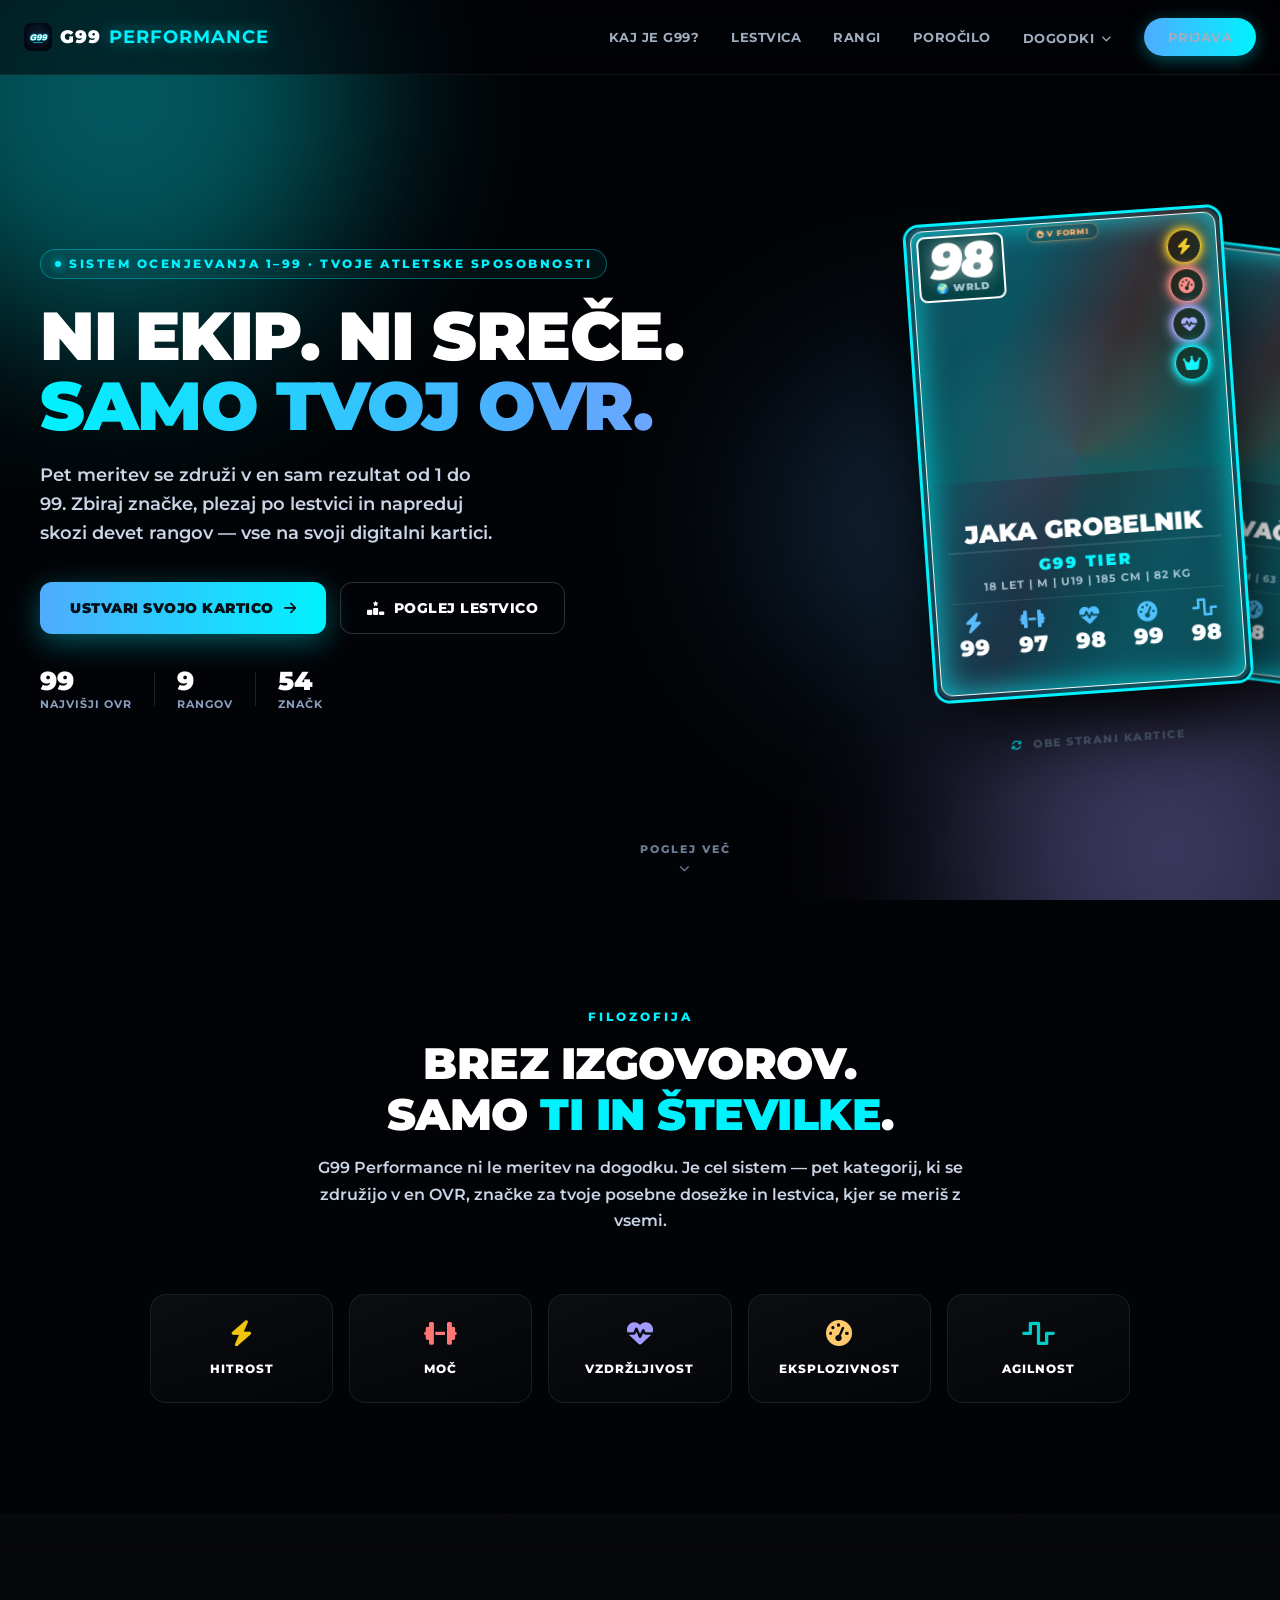
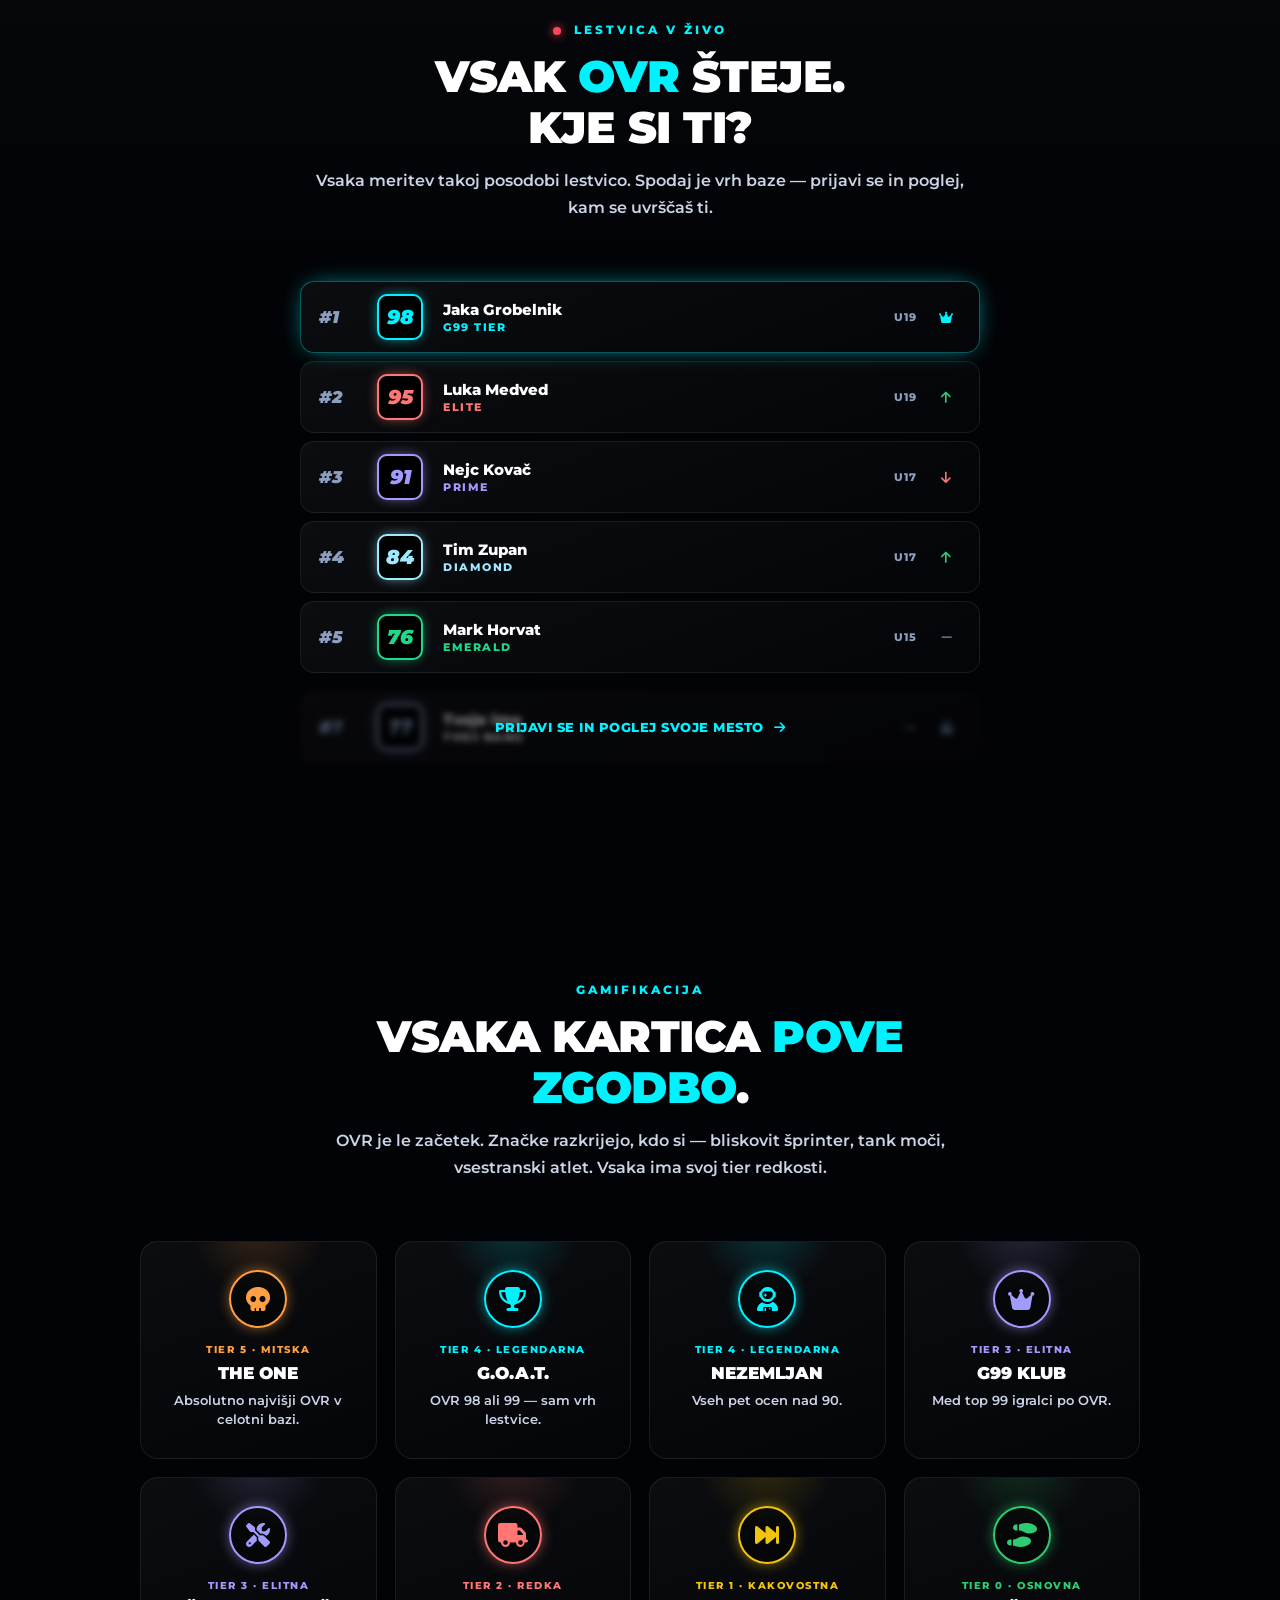
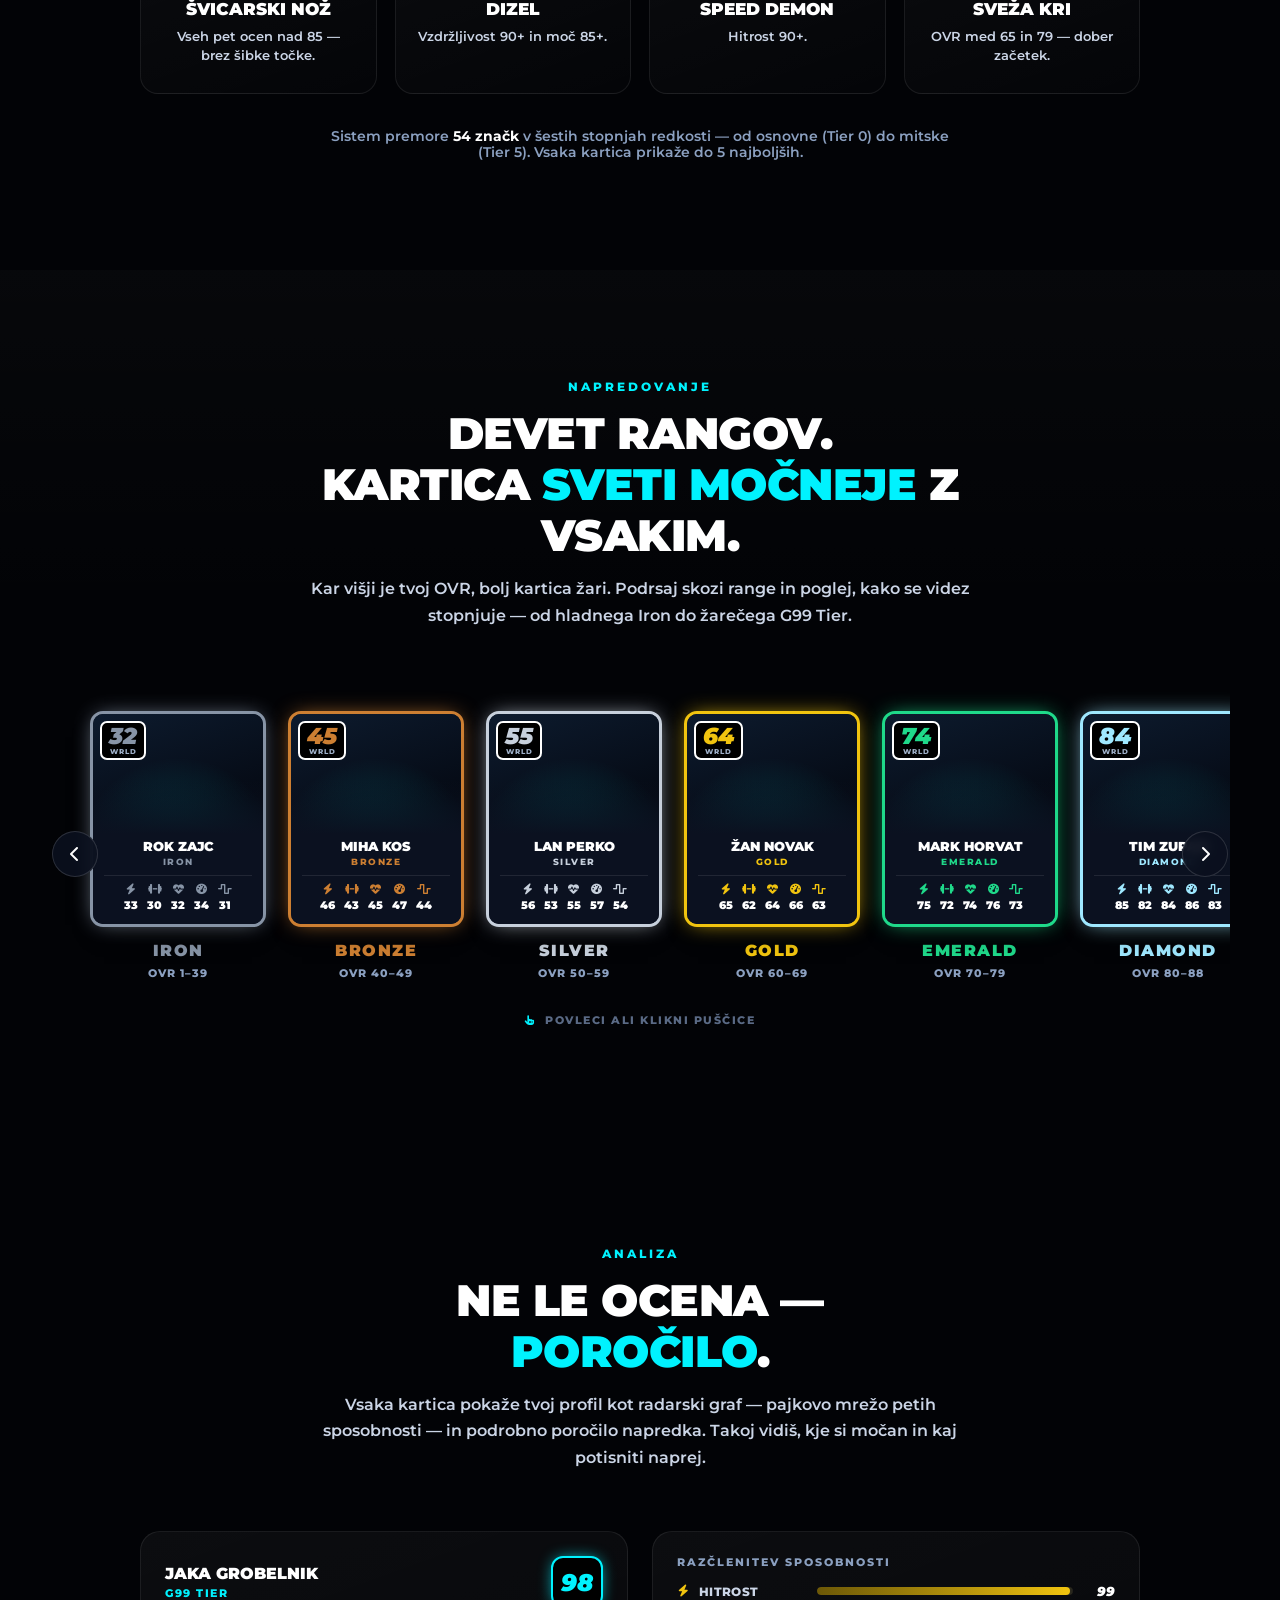
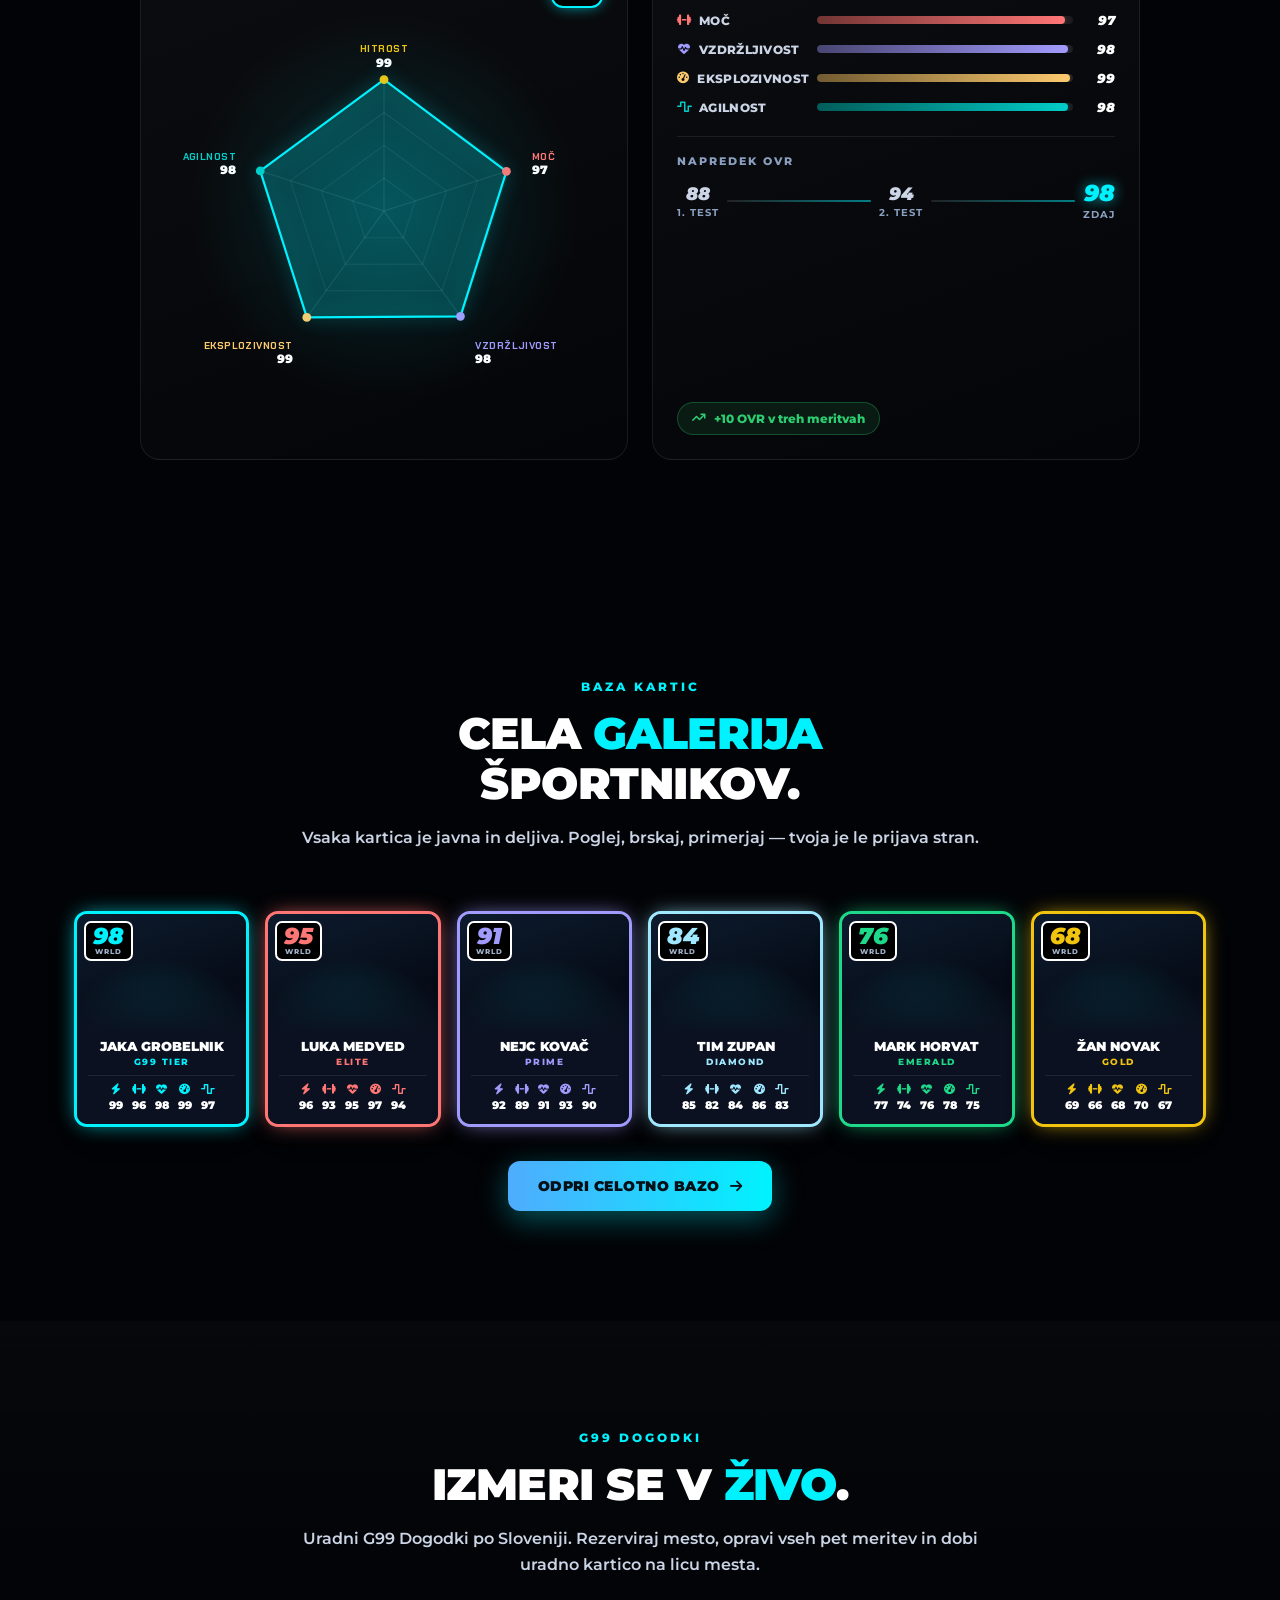
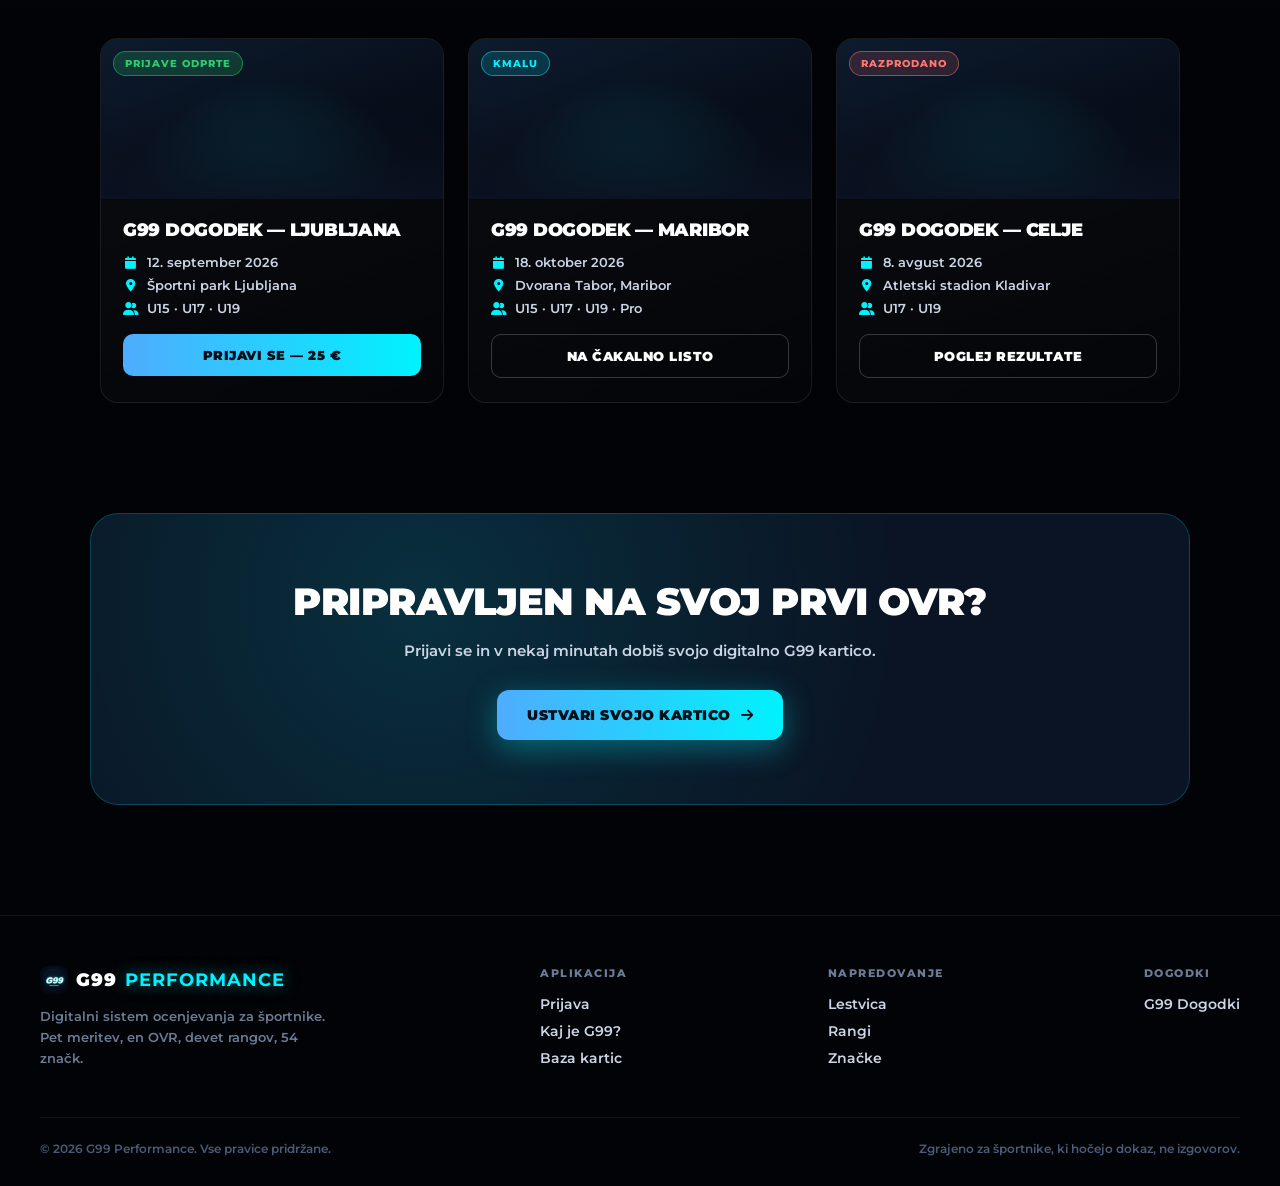
==== commit 69a087a5: "SCROLL BAR OFF" ====
--- a/index.html
+++ b/index.html
@@ -31,7 +31,7 @@
             <button type="button" class="l-nav-dd-gumb" id="lNavDDGumb" aria-haspopup="true" aria-expanded="false">Dogodki <i class="fa-solid fa-chevron-down"></i></button>
             <div class="l-nav-dd-meni" id="lNavDDMeni">
                 <a href="#dogodki"><i class="fa-solid fa-calendar-days"></i> Prihajajoči termini</a>
-                <button type="button" class="l-nav-dd-akcija" onclick="odpriDogodekModal()"><i class="fa-solid fa-stopwatch"></i> Testiraj se — G99 Event</button>
+                <button type="button" class="l-nav-dd-akcija" onclick="odpriDogodekModal()"><i class="fa-solid fa-stopwatch"></i> Testiraj se — G99 Dogodek</button>
             </div>
         </div>
         <a href="app.html" class="l-btn-prijava">Prijava</a>
@@ -429,9 +429,9 @@
 <section class="l-section l-section-alt" id="dogodki">
     <div class="l-wrap">
         <div class="l-section-head l-reveal">
-            <div class="l-kicker">G99 Protokol</div>
+            <div class="l-kicker">G99 Dogodki</div>
             <h2 class="l-h2">Izmeri se v <span class="accent">živo</span>.</h2>
-            <p class="l-section-sub">Uradni G99 Protokol po Sloveniji. Rezerviraj mesto, opravi vseh pet meritev in dobi uradno kartico na licu mesta.</p>
+            <p class="l-section-sub">Uradni G99 Dogodki po Sloveniji. Rezerviraj mesto, opravi vseh pet meritev in dobi uradno kartico na licu mesta.</p>
         </div>
 
         <div class="l-dogodki-grid l-reveal">
@@ -440,7 +440,7 @@
                     <span class="l-dogodek-status odprto">Prijave odprte</span>
                 </div>
                 <div class="l-dogodek-telo">
-                    <div class="l-dogodek-ime">G99 Protokol — Ljubljana</div>
+                    <div class="l-dogodek-ime">G99 Dogodek — Ljubljana</div>
                     <div class="l-dogodek-meta"><i class="fa-solid fa-calendar"></i> 12. september 2026</div>
                     <div class="l-dogodek-meta"><i class="fa-solid fa-location-dot"></i> Športni park Ljubljana</div>
                     <div class="l-dogodek-meta"><i class="fa-solid fa-user-group"></i> U15 · U17 · U19</div>
@@ -452,7 +452,7 @@
                     <span class="l-dogodek-status kmalu">Kmalu</span>
                 </div>
                 <div class="l-dogodek-telo">
-                    <div class="l-dogodek-ime">G99 Protokol — Maribor</div>
+                    <div class="l-dogodek-ime">G99 Dogodek — Maribor</div>
                     <div class="l-dogodek-meta"><i class="fa-solid fa-calendar"></i> 18. oktober 2026</div>
                     <div class="l-dogodek-meta"><i class="fa-solid fa-location-dot"></i> Dvorana Tabor, Maribor</div>
                     <div class="l-dogodek-meta"><i class="fa-solid fa-user-group"></i> U15 · U17 · U19 · Pro</div>
@@ -464,7 +464,7 @@
                     <span class="l-dogodek-status razprodano">Razprodano</span>
                 </div>
                 <div class="l-dogodek-telo">
-                    <div class="l-dogodek-ime">G99 Protokol — Celje</div>
+                    <div class="l-dogodek-ime">G99 Dogodek — Celje</div>
                     <div class="l-dogodek-meta"><i class="fa-solid fa-calendar"></i> 8. avgust 2026</div>
                     <div class="l-dogodek-meta"><i class="fa-solid fa-location-dot"></i> Atletski stadion Kladivar</div>
                     <div class="l-dogodek-meta"><i class="fa-solid fa-user-group"></i> U17 · U19</div>
@@ -503,7 +503,7 @@
         </div>
         <div class="l-footer-col">
             <h4>Dogodki</h4>
-            <a href="#dogodki">G99 Protokol</a>
+            <a href="#dogodki">G99 Dogodki</a>
         </div>
     </div>
     <div class="l-footer-bottom">
@@ -512,19 +512,21 @@
     </div>
 </footer>
 
-<!-- ============ MODAL: G99 EVENT (podroben opis + termini) ============ -->
-<!-- Odpre se ob kliku na "Prijavi se na dogodek" ali na navigacijski "Testiraj se — G99 Event".
+<!-- ============ MODAL: G99 DOGODEK (podroben opis + termini) ============ -->
+<!-- Odpre se ob kliku na "Prijavi se na dogodek" ali na navigacijski "Testiraj se — G99 Dogodek".
      Vsa logika (odpri/zapri/označi termin) je v landing.js (odpriDogodekModal / zapriDogodekModal). -->
 <div class="l-modal" id="lDogodekModal" aria-hidden="true">
     <div class="l-modal-ozadje" onclick="zapriDogodekModal()"></div>
     <div class="l-modal-okvir">
         <button class="l-modal-zapri" onclick="zapriDogodekModal()" aria-label="Zapri okno"><i class="fa-solid fa-xmark"></i></button>
-        <div class="l-modal-okno" role="dialog" aria-modal="true" aria-label="G99 Event">
+        <div class="l-modal-okno" role="dialog" aria-modal="true" aria-label="G99 Dogodek">
 
             <div class="l-modal-hero">
-                <div class="l-modal-znacka"><span class="l-live-dot"></span> G99 Event · Uradni protokol</div>
+                <!-- žareči blobi kot v landing heroju -->
+                <div class="l-modal-glow"><span class="l-mg-blob l-mg-blob-1"></span><span class="l-mg-blob l-mg-blob-2"></span></div>
+                <div class="l-modal-znacka"><span class="l-live-dot"></span> G99 Dogodek · Uradni protokol</div>
                 <h2 class="l-modal-naslov">Testiraj se v <span class="accent">živo</span>.</h2>
-                <p class="l-modal-podnaslov">G99 Event je uradno merjenje po standardiziranem protokolu. Opraviš pet postaj pod nadzorom, sistem sproti izračuna tvoj OVR (1–99), ti pa odideš z digitalno kartico, rangom in značkami — na licu mesta.</p>
+                <p class="l-modal-podnaslov">G99 Dogodek je uradno merjenje po standardiziranem protokolu. Opraviš pet postaj pod nadzorom, sistem sproti izračuna tvoj OVR (1–99), ti pa odideš z digitalno kartico, rangom in značkami — na licu mesta.</p>
                 <div class="l-modal-hitro">
                     <div class="l-mh"><b>~90 min</b><span>trajanje</span></div>
                     <div class="l-mh-crta"></div>
@@ -561,36 +563,27 @@
                 <div class="l-modal-h3"><i class="fa-solid fa-calendar-days"></i> Razpoložljivi termini</div>
                 <div class="l-modal-dogodki">
                     <div class="l-md-dogodek" data-dog="lj">
-                        <div class="l-md-slika l-dog-foto-1"></div>
+                        <div class="l-md-slika l-dog-foto-1"><span class="l-dogodek-status odprto">Prijave odprte</span></div>
                         <div class="l-md-info">
-                            <div class="l-md-glava">
-                                <div class="l-md-ime">G99 Protokol — Ljubljana</div>
-                                <span class="l-dogodek-status odprto">Prijave odprte</span>
-                            </div>
+                            <div class="l-md-ime">G99 Dogodek — Ljubljana</div>
                             <div class="l-md-meta"><span><i class="fa-solid fa-calendar"></i> 12. sep 2026</span><span><i class="fa-solid fa-location-dot"></i> Športni park LJ</span><span><i class="fa-solid fa-user-group"></i> U15 · U17 · U19</span><span><i class="fa-solid fa-clock"></i> 09:00–15:00</span></div>
                             <div class="l-md-cena"><b>25 €</b> / atlet · vključena uradna kartica</div>
                         </div>
                         <a href="app.html" class="l-md-gumb">Prijavi se</a>
                     </div>
                     <div class="l-md-dogodek" data-dog="mb">
-                        <div class="l-md-slika l-dog-foto-2"></div>
+                        <div class="l-md-slika l-dog-foto-2"><span class="l-dogodek-status kmalu">Kmalu</span></div>
                         <div class="l-md-info">
-                            <div class="l-md-glava">
-                                <div class="l-md-ime">G99 Protokol — Maribor</div>
-                                <span class="l-dogodek-status kmalu">Kmalu</span>
-                            </div>
+                            <div class="l-md-ime">G99 Dogodek — Maribor</div>
                             <div class="l-md-meta"><span><i class="fa-solid fa-calendar"></i> 18. okt 2026</span><span><i class="fa-solid fa-location-dot"></i> Dvorana Tabor</span><span><i class="fa-solid fa-user-group"></i> U15 · U17 · U19 · Pro</span><span><i class="fa-solid fa-clock"></i> 10:00–16:00</span></div>
                             <div class="l-md-cena"><b>25 €</b> / atlet · prijave se odprejo septembra</div>
                         </div>
                         <a href="app.html" class="l-md-gumb sekundarni">Na čakalno listo</a>
                     </div>
                     <div class="l-md-dogodek" data-dog="ce">
-                        <div class="l-md-slika l-dog-foto-3"></div>
+                        <div class="l-md-slika l-dog-foto-3"><span class="l-dogodek-status razprodano">Razprodano</span></div>
                         <div class="l-md-info">
-                            <div class="l-md-glava">
-                                <div class="l-md-ime">G99 Protokol — Celje</div>
-                                <span class="l-dogodek-status razprodano">Razprodano</span>
-                            </div>
+                            <div class="l-md-ime">G99 Dogodek — Celje</div>
                             <div class="l-md-meta"><span><i class="fa-solid fa-calendar"></i> 8. avg 2026</span><span><i class="fa-solid fa-location-dot"></i> Stadion Kladivar</span><span><i class="fa-solid fa-user-group"></i> U17 · U19</span><span><i class="fa-solid fa-clock"></i> 09:00–14:00</span></div>
                             <div class="l-md-cena">Dogodek je zaključen · rezultati so v bazi</div>
                         </div>
@@ -600,7 +593,7 @@
             </div>
 
             <div class="l-modal-cta">
-                <div class="l-modal-cta-txt"><b>Nimaš termina blizu?</b><span>Prijavi se v aplikacijo in prvi izveš, ko odpremo nov G99 Event.</span></div>
+                <div class="l-modal-cta-txt"><b>Nimaš termina blizu?</b><span>Prijavi se v aplikacijo in prvi izveš, ko odpremo nov G99 Dogodek.</span></div>
                 <a href="app.html" class="l-btn-primary">Odpri aplikacijo <i class="fa-solid fa-arrow-right"></i></a>
             </div>
 
--- a/landing.css
+++ b/landing.css
@@ -223,7 +223,7 @@
 
 /* --- FOTOGRAFIJE: pravi Unsplash posnetki z brand-gradientom SPODAJ, da kartica
        NIKOLI ni črna - če posnetek ne naloži, se vidi atmosferski gradient. --- */
-.l-foto, .l-vc-foto, .l-dogodek-slika {
+.l-foto, .l-vc-foto, .l-dogodek-slika, .l-md-slika {
     background-image: var(--foto), radial-gradient(circle at 50% 120%, rgba(0,242,254,0.22), transparent 60%), linear-gradient(160deg, #0d1b2e 0%, #050a14 78%);
     background-size: cover; background-position: center 22%; background-repeat: no-repeat;
 }
@@ -424,33 +424,41 @@
    ============================================================ */
 body.l-modal-lock { overflow: hidden; }
 .l-modal { position: fixed; inset: 0; z-index: 500; display: none; }
-.l-modal.odprto { display: flex; align-items: flex-start; justify-content: center; }
-.l-modal-ozadje { position: absolute; inset: 0; background: rgba(2,3,6,0.78); backdrop-filter: blur(6px); -webkit-backdrop-filter: blur(6px); animation: l-modal-bg 0.25s ease; }
+.l-modal.odprto { display: flex; align-items: flex-start; justify-content: center; padding: 34px 20px; }
+.l-modal-ozadje { position: absolute; inset: 0; background: rgba(2,3,6,0.82); backdrop-filter: blur(8px); -webkit-backdrop-filter: blur(8px); animation: l-modal-bg 0.25s ease; }
 @keyframes l-modal-bg { from { opacity: 0; } to { opacity: 1; } }
-.l-modal-okvir { position: relative; width: 100%; max-width: 780px; max-height: 100vh; max-height: 100dvh; margin: 0 auto; display: flex; }
-.l-modal-okno { width: 100%; max-height: 100vh; max-height: 100dvh; overflow-y: auto; -webkit-overflow-scrolling: touch;
-    background: linear-gradient(180deg, #0a1120, #060a14); border-left: 1px solid rgba(255,255,255,0.08); border-right: 1px solid rgba(255,255,255,0.08);
-    padding-bottom: 30px; animation: l-modal-in 0.32s cubic-bezier(0.22,1,0.36,1); }
-@keyframes l-modal-in { from { opacity: 0; transform: translateY(24px); } to { opacity: 1; transform: translateY(0); } }
-.l-modal-zapri { position: absolute; top: 16px; right: 16px; z-index: 6; width: 42px; height: 42px; border-radius: 50%;
-    background: rgba(10,16,30,0.9); border: 1px solid rgba(255,255,255,0.16); color: #fff; font-size: 17px; cursor: pointer;
+/* Plavajoča zaobljena kartica (videz landing strani); notranji scroll s SKRITO drsno letvijo. */
+.l-modal-okvir { position: relative; width: 100%; max-width: 820px; max-height: calc(100vh - 68px); max-height: calc(100dvh - 68px); margin: 0 auto; display: flex; }
+.l-modal-okno { position: relative; width: 100%; max-height: calc(100vh - 68px); max-height: calc(100dvh - 68px); overflow-y: auto; -webkit-overflow-scrolling: touch;
+    background: linear-gradient(180deg, #0b1322, #070b15); border: 1px solid rgba(255,255,255,0.1); border-radius: 24px;
+    box-shadow: 0 40px 100px -30px rgba(0,0,0,0.85); padding-bottom: 32px; animation: l-modal-in 0.34s cubic-bezier(0.22,1,0.36,1);
+    scrollbar-width: none; -ms-overflow-style: none; }
+.l-modal-okno::-webkit-scrollbar { display: none; width: 0; height: 0; }
+@keyframes l-modal-in { from { opacity: 0; transform: translateY(26px) scale(0.98); } to { opacity: 1; transform: translateY(0) scale(1); } }
+.l-modal-zapri { position: absolute; top: 16px; right: 16px; z-index: 8; width: 42px; height: 42px; border-radius: 50%;
+    background: rgba(10,16,30,0.85); border: 1px solid rgba(255,255,255,0.16); color: #fff; font-size: 17px; cursor: pointer;
     display: flex; align-items: center; justify-content: center; backdrop-filter: blur(6px); transition: background 0.2s, transform 0.2s; }
 .l-modal-zapri:hover { background: #ff4757; transform: rotate(90deg); }
 
-.l-modal-hero { padding: 34px 34px 30px; text-align: center; border-bottom: 1px solid rgba(255,255,255,0.06);
-    background: radial-gradient(circle at 50% -10%, rgba(0,242,254,0.14), transparent 62%); }
+/* HERO modala + žareči blobi (kot v landing heroju) */
+.l-modal-hero { position: relative; overflow: hidden; padding: 42px 34px 34px; text-align: center; border-bottom: 1px solid rgba(255,255,255,0.06); border-radius: 24px 24px 0 0; }
+.l-modal-glow { position: absolute; inset: 0; z-index: 0; pointer-events: none; }
+.l-mg-blob { position: absolute; border-radius: 50%; filter: blur(70px); }
+.l-mg-blob-1 { width: 300px; height: 300px; background: #00f2fe; top: -170px; left: -50px; opacity: 0.4; }
+.l-mg-blob-2 { width: 260px; height: 260px; background: #a29bfe; top: -150px; right: -40px; opacity: 0.32; }
+.l-modal-hero > *:not(.l-modal-glow) { position: relative; z-index: 1; }
 .l-modal-znacka { display: inline-flex; align-items: center; font-size: 11px; font-weight: 800; text-transform: uppercase; letter-spacing: 2px;
-    color: #00f2fe; margin-bottom: 16px; border: 1px solid rgba(0,242,254,0.3); padding: 6px 13px; border-radius: 20px; }
-.l-modal-naslov { font-size: clamp(28px, 5vw, 40px); font-weight: 900; text-transform: uppercase; letter-spacing: -1px; margin-bottom: 14px; }
+    color: #00f2fe; margin-bottom: 18px; border: 1px solid rgba(0,242,254,0.35); background: rgba(0,242,254,0.06); padding: 7px 14px; border-radius: 30px; }
+.l-modal-naslov { font-size: clamp(28px, 5vw, 42px); font-weight: 900; text-transform: uppercase; letter-spacing: -1px; margin-bottom: 14px; }
 .l-modal-naslov .accent { background: linear-gradient(90deg, #00f2fe, #4facfe 60%, #a29bfe); -webkit-background-clip: text; background-clip: text; color: transparent; }
 .l-modal-podnaslov { color: var(--g99-tekst-sek); font-size: 14.5px; line-height: 1.7; font-weight: 600; max-width: 580px; margin: 0 auto; }
-.l-modal-hitro { display: flex; align-items: center; justify-content: center; gap: 18px; margin-top: 26px; flex-wrap: wrap; }
+.l-modal-hitro { display: flex; align-items: center; justify-content: center; gap: 20px; margin-top: 28px; flex-wrap: wrap; }
 .l-mh { display: flex; flex-direction: column; }
-.l-mh b { font-size: 19px; font-weight: 900; color: #fff; line-height: 1; }
+.l-mh b { font-size: 20px; font-weight: 900; color: #fff; line-height: 1; }
 .l-mh span { font-size: 10px; font-weight: 700; text-transform: uppercase; letter-spacing: 1px; color: var(--g99-tekst-medlo); margin-top: 5px; }
-.l-mh-crta { width: 1px; height: 28px; background: rgba(255,255,255,0.12); }
-
-.l-modal-sekcija { padding: 26px 34px 4px; }
+.l-mh-crta { width: 1px; height: 30px; background: rgba(255,255,255,0.12); }
+
+.l-modal-sekcija { padding: 28px 34px 4px; }
 .l-modal-h3 { display: flex; align-items: center; gap: 10px; font-size: 13px; font-weight: 800; text-transform: uppercase; letter-spacing: 1.5px; color: #fff; margin-bottom: 18px; }
 .l-modal-h3 i { color: #00f2fe; }
 .l-koraki-mini { display: grid; grid-template-columns: 1fr 1fr; gap: 14px; }
@@ -466,30 +474,31 @@
 .l-postaja b { display: block; font-size: 12px; font-weight: 800; text-transform: uppercase; color: #fff; margin-bottom: 6px; letter-spacing: 0.3px; }
 .l-postaja span { font-size: 11px; color: var(--g99-tekst-sek); line-height: 1.45; font-weight: 600; }
 
+/* DOGODKI v modalu — kartica s sliko + status-značka prek slike (kot v #dogodki sekciji) */
 .l-modal-dogodki { display: flex; flex-direction: column; gap: 14px; }
-.l-md-dogodek { display: grid; grid-template-columns: 96px 1fr auto; align-items: center; gap: 16px;
-    background: var(--g99-plast-bg); border: 1px solid var(--g99-plast-rob); border-radius: 15px; padding: 14px; transition: border-color 0.25s, box-shadow 0.25s; }
-.l-md-dogodek.poudarjen { border-color: rgba(0,242,254,0.5); box-shadow: 0 0 0 1px rgba(0,242,254,0.4), 0 0 26px -8px rgba(0,242,254,0.5); }
-.l-md-slika { width: 96px; height: 88px; border-radius: 10px; }
-.l-md-glava { display: flex; align-items: center; gap: 12px; flex-wrap: wrap; margin-bottom: 9px; }
-/* Status-značko tu prikažemo v vrsti (osnovni .l-dogodek-status je position:absolute za
-   kartice v #dogodki - v modalu bi zato pristala v zgornjem levem kotu okvirja). */
-.l-md-glava .l-dogodek-status { position: static; top: auto; left: auto; }
-.l-md-ime { font-size: 15.5px; font-weight: 900; text-transform: uppercase; color: #fff; letter-spacing: -0.2px; }
+.l-md-dogodek { display: grid; grid-template-columns: 150px 1fr auto; align-items: center; gap: 18px;
+    background: var(--g99-plast-bg); border: 1px solid var(--g99-plast-rob); border-radius: 16px; padding: 14px; transition: border-color 0.25s, box-shadow 0.25s, transform 0.25s; }
+.l-md-dogodek:hover { transform: translateY(-2px); border-color: rgba(0,242,254,0.25); }
+.l-md-dogodek.poudarjen { border-color: rgba(0,242,254,0.5); box-shadow: 0 0 0 1px rgba(0,242,254,0.4), 0 0 28px -8px rgba(0,242,254,0.5); }
+.l-md-slika { position: relative; width: 150px; height: 112px; border-radius: 12px; overflow: hidden; flex: 0 0 auto; }
+.l-md-slika::after { content: ''; position: absolute; inset: 0; background: linear-gradient(180deg, transparent 45%, rgba(11,17,32,0.7)); }
+/* status-značka prek slike (osnovni .l-dogodek-status je position:absolute; .l-md-slika je pozicionirana ovojnica) */
+.l-md-slika .l-dogodek-status { position: absolute; top: 8px; left: 8px; z-index: 2; }
+.l-md-ime { font-size: 16px; font-weight: 900; text-transform: uppercase; color: #fff; letter-spacing: -0.2px; margin-bottom: 9px; }
 .l-md-meta { display: flex; flex-wrap: wrap; gap: 7px 15px; margin-bottom: 9px; }
 .l-md-meta span { display: inline-flex; align-items: center; gap: 6px; font-size: 11.5px; font-weight: 600; color: var(--g99-tekst-sek); }
 .l-md-meta i { color: #00f2fe; font-size: 11px; }
 .l-md-cena { font-size: 12px; font-weight: 600; color: var(--g99-tekst-medlo); }
 .l-md-cena b { color: #00f2fe; font-size: 14px; font-weight: 900; }
-.l-md-gumb { align-self: center; white-space: nowrap; padding: 11px 20px; border-radius: 10px; text-decoration: none;
+.l-md-gumb { align-self: center; white-space: nowrap; padding: 12px 22px; border-radius: 10px; text-decoration: none;
     font-size: 12.5px; font-weight: 900; text-transform: uppercase; letter-spacing: 0.5px;
     background: linear-gradient(90deg, #4facfe, #00f2fe); color: #041018; transition: transform 0.2s, box-shadow 0.2s; }
 .l-md-gumb:hover { transform: translateY(-2px); box-shadow: 0 6px 20px rgba(0,242,254,0.4); }
 .l-md-gumb.sekundarni { background: transparent; color: #fff; border: 1px solid rgba(255,255,255,0.22); }
 .l-md-gumb.sekundarni:hover { border-color: rgba(255,255,255,0.5); background: rgba(255,255,255,0.05); box-shadow: none; }
 
-.l-modal-cta { margin: 26px 34px 0; padding: 22px 24px; border-radius: 16px;
-    background: radial-gradient(circle at 20% 30%, rgba(0,242,254,0.1), transparent 60%), #0a1424; border: 1px solid rgba(0,242,254,0.2);
+.l-modal-cta { margin: 28px 34px 0; padding: 24px; border-radius: 18px;
+    background: radial-gradient(circle at 20% 30%, rgba(0,242,254,0.12), transparent 60%), #0a1424; border: 1px solid rgba(0,242,254,0.2);
     display: flex; align-items: center; justify-content: space-between; gap: 20px; flex-wrap: wrap; }
 .l-modal-cta-txt b { display: block; font-size: 15px; font-weight: 900; color: #fff; text-transform: uppercase; margin-bottom: 5px; }
 .l-modal-cta-txt span { font-size: 13px; color: var(--g99-tekst-sek); font-weight: 600; }
@@ -549,15 +558,17 @@
     .l-eyebrow { font-size: 10px; letter-spacing: 1.5px; padding: 6px 12px; flex-wrap: wrap; justify-content: center; max-width: 100%; }
     .l-lestvica-row { grid-template-columns: 34px 46px 1fr auto; gap: 10px; padding: 11px 14px; }
     .l-lestvica-gen { display: none; }
-    /* Modal na telefonu */
-    .l-modal-okvir { max-width: 100%; }
-    .l-modal-hero { padding: 30px 20px 26px; }
+    /* Modal na telefonu = celozaslonski (brez plavajočih robov in zaobljenih kotov) */
+    .l-modal.odprto { padding: 0; }
+    .l-modal-okvir { max-width: 100%; max-height: 100vh; max-height: 100dvh; }
+    .l-modal-okno { max-height: 100vh; max-height: 100dvh; border: none; border-radius: 0; }
+    .l-modal-hero { padding: 32px 20px 26px; border-radius: 0; }
     .l-modal-sekcija { padding: 24px 20px 2px; }
     .l-koraki-mini { grid-template-columns: 1fr; }
     .l-postaje { grid-template-columns: repeat(2, 1fr); }
-    .l-md-dogodek { grid-template-columns: 1fr; }
-    .l-md-slika { width: 100%; height: 130px; }
-    .l-md-gumb { text-align: center; }
+    .l-md-dogodek { grid-template-columns: 1fr; gap: 12px; }
+    .l-md-slika { width: 100%; height: 140px; }
+    .l-md-gumb { display: block; text-align: center; }
     .l-modal-cta { margin: 22px 20px 0; flex-direction: column; align-items: stretch; text-align: center; }
     .l-modal-cta .l-btn-primary { justify-content: center; }
 }
